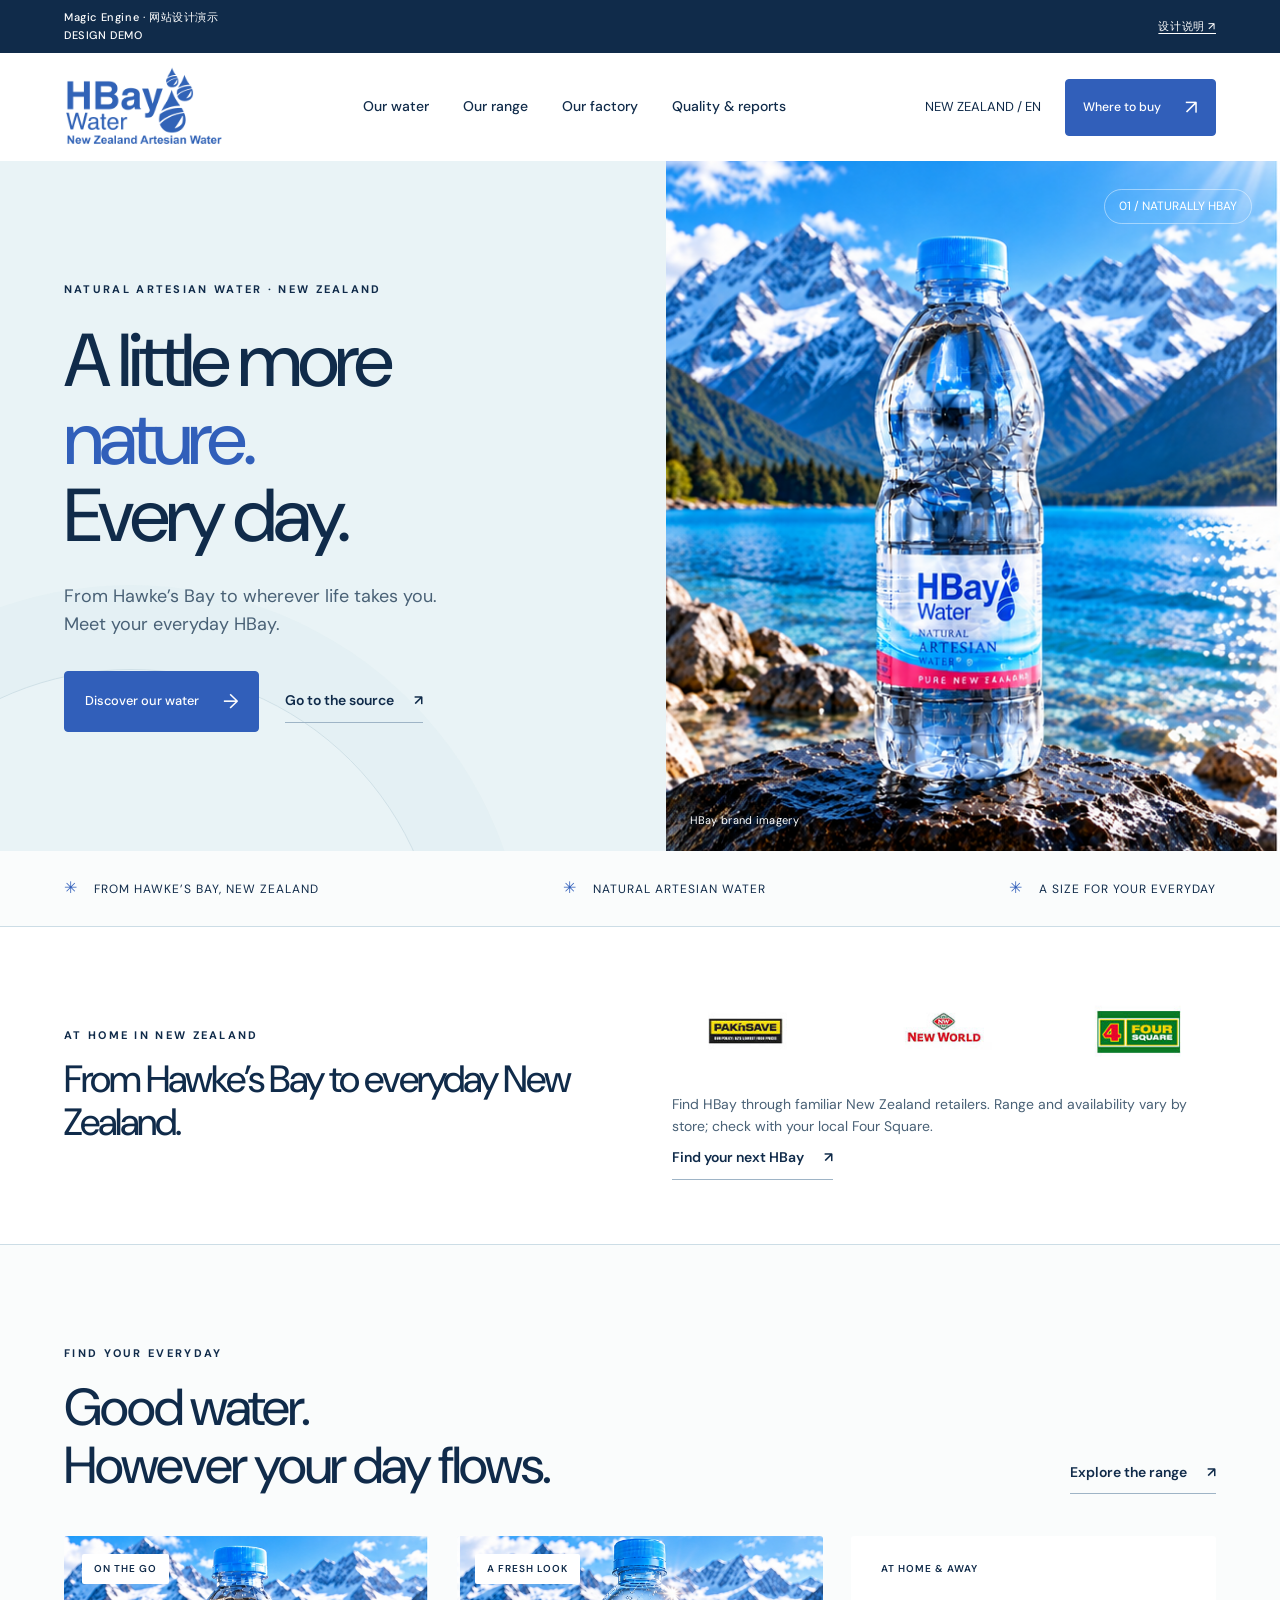
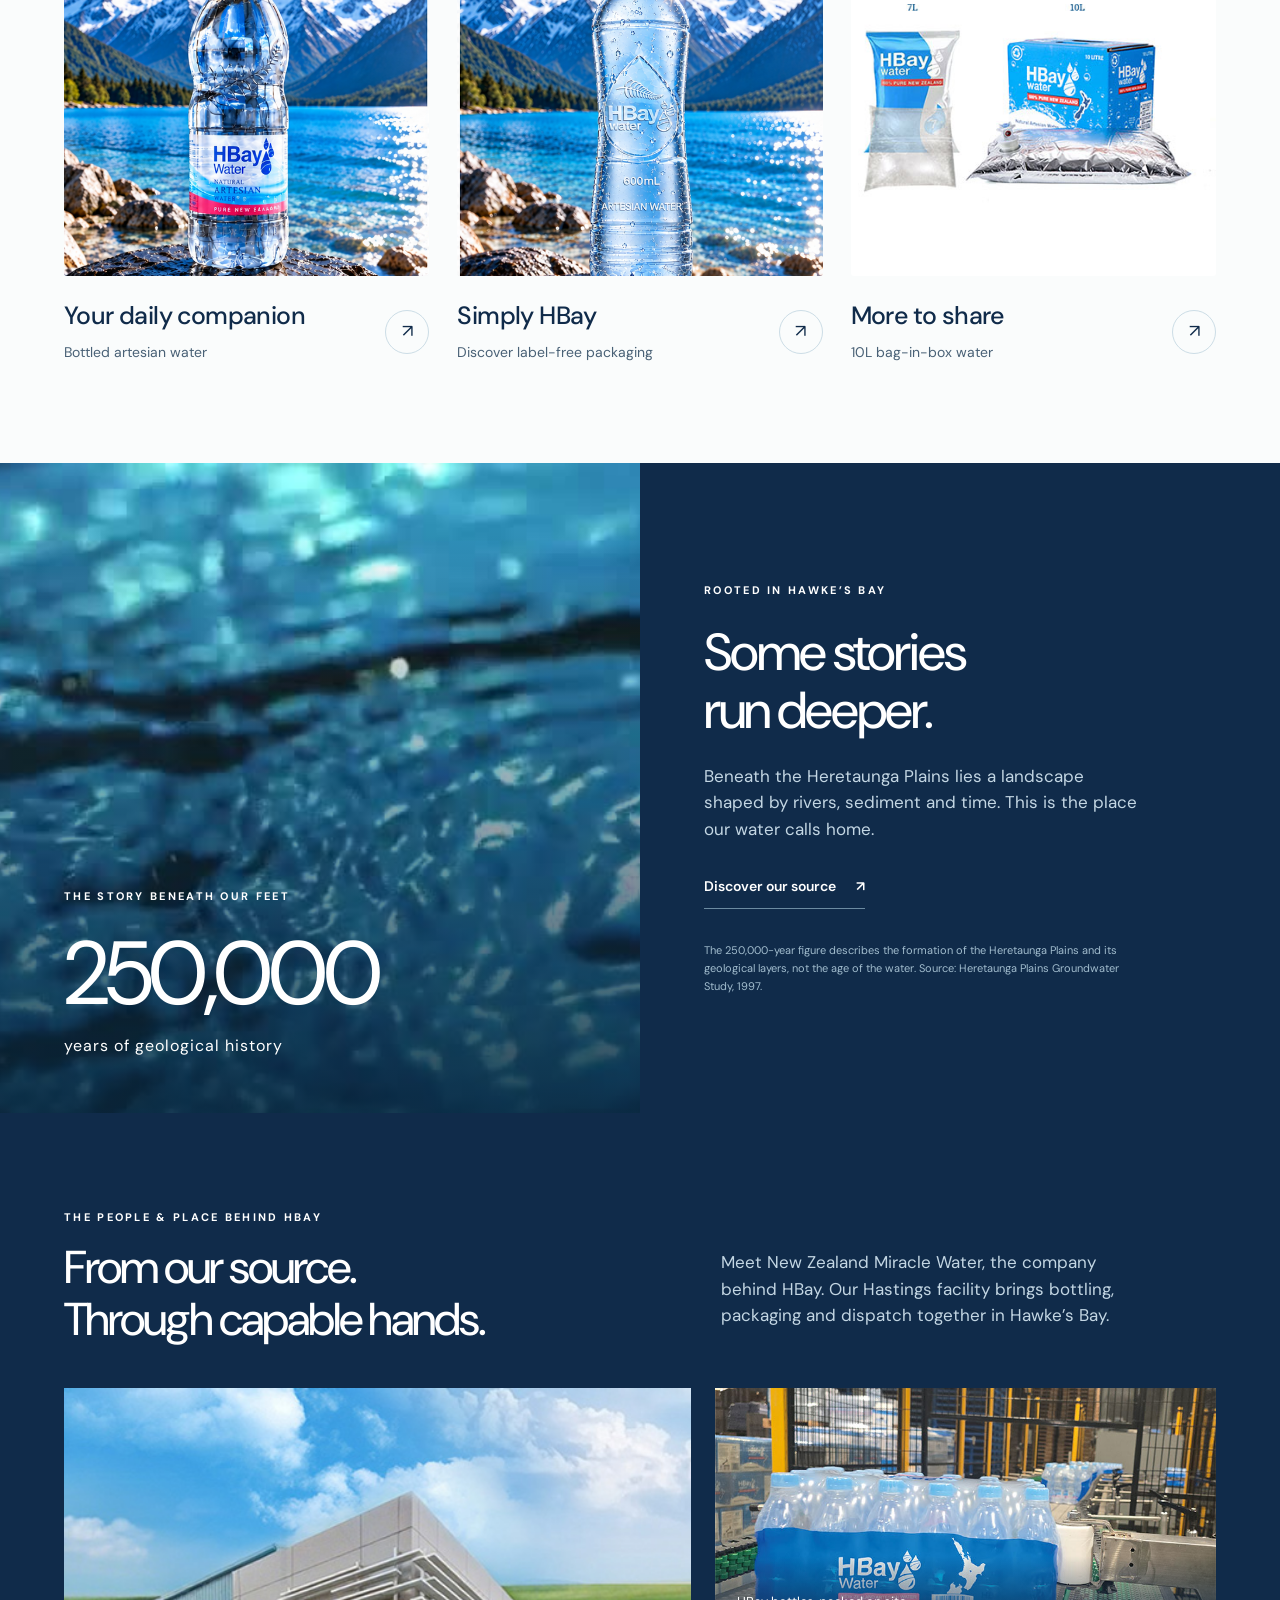
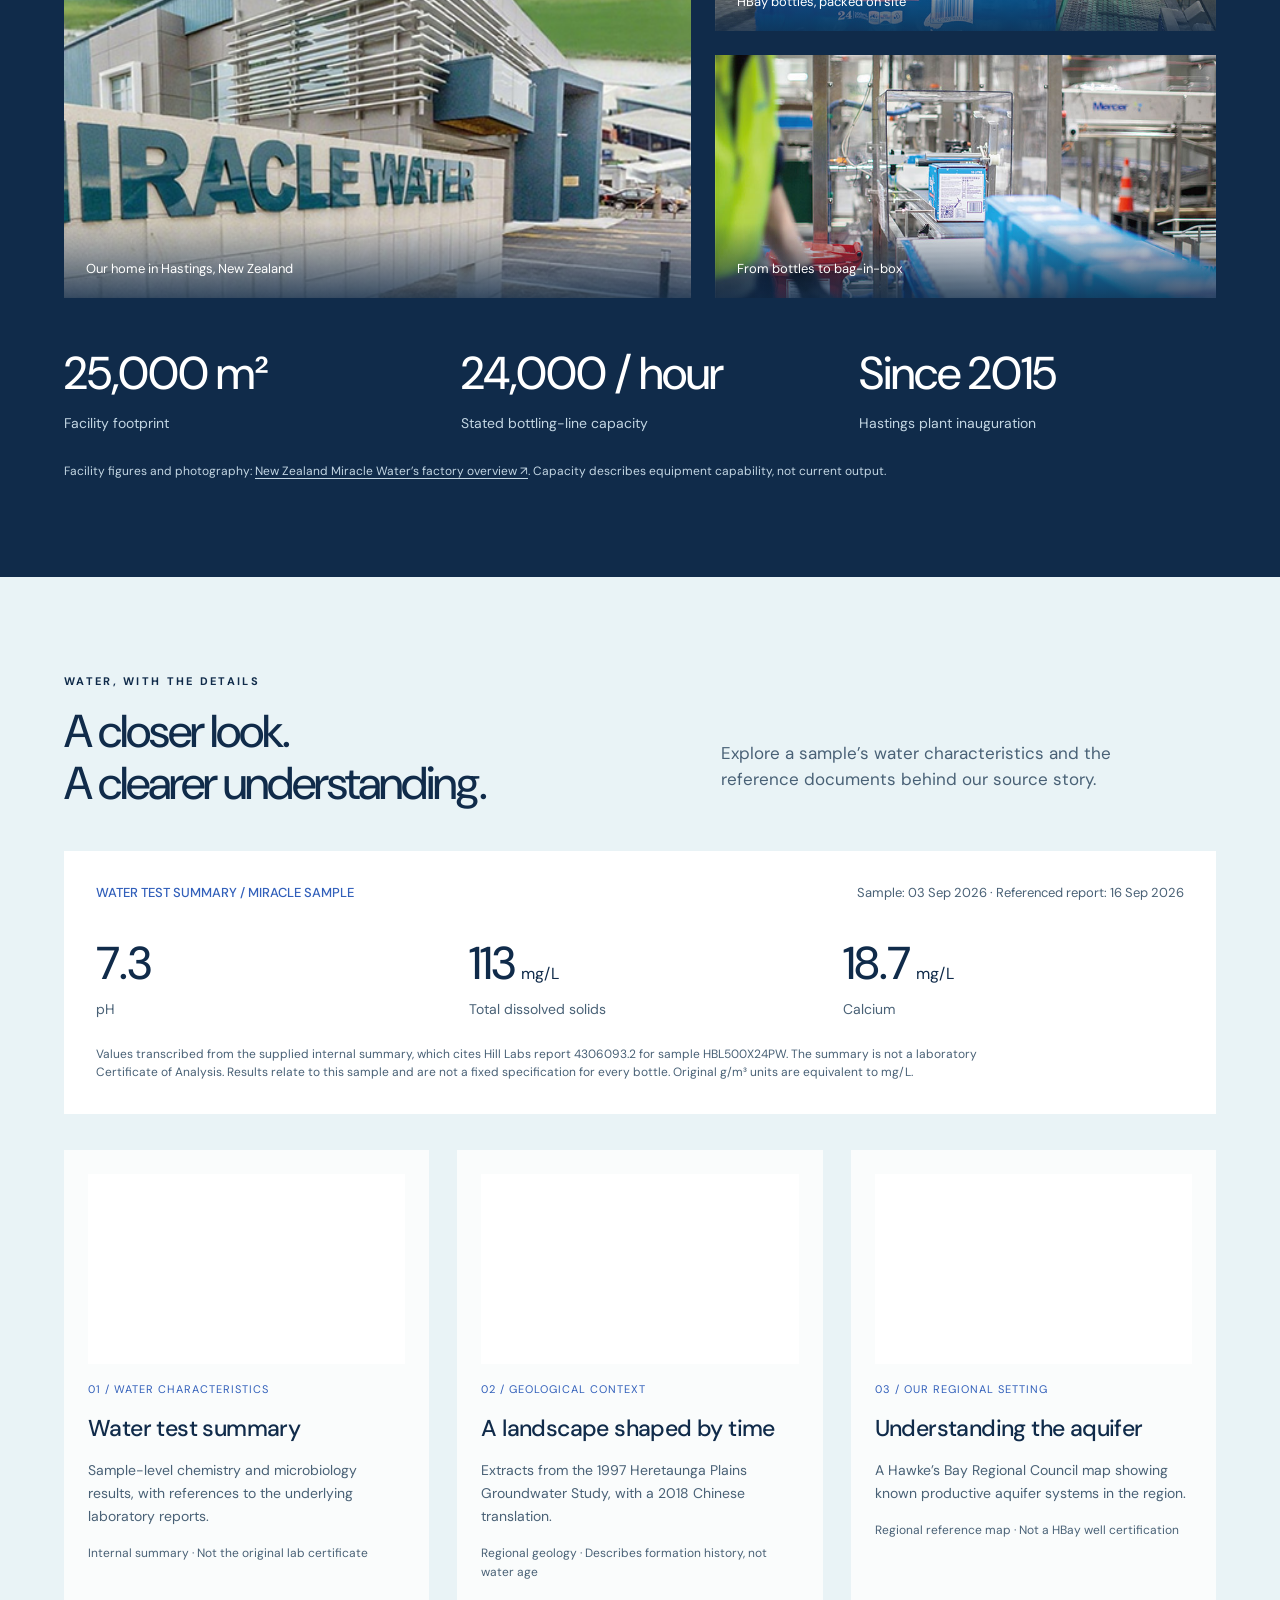
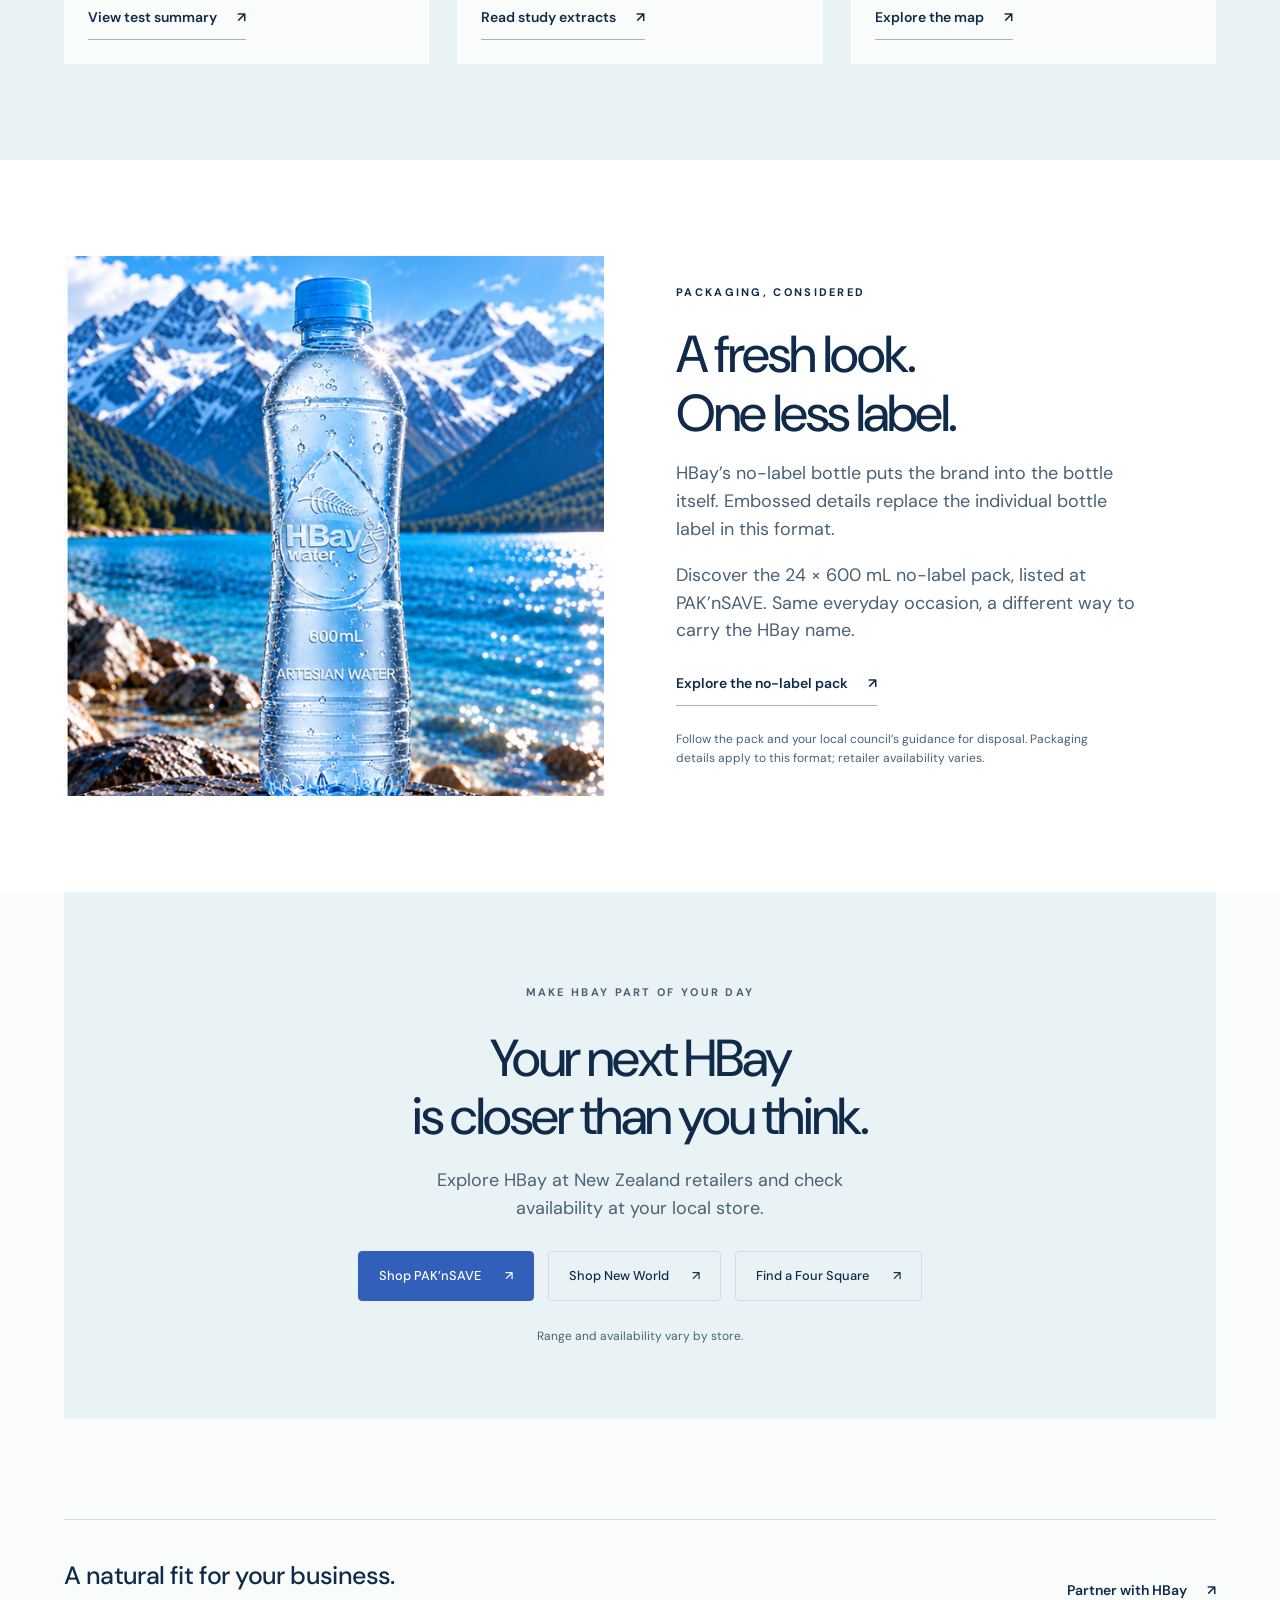
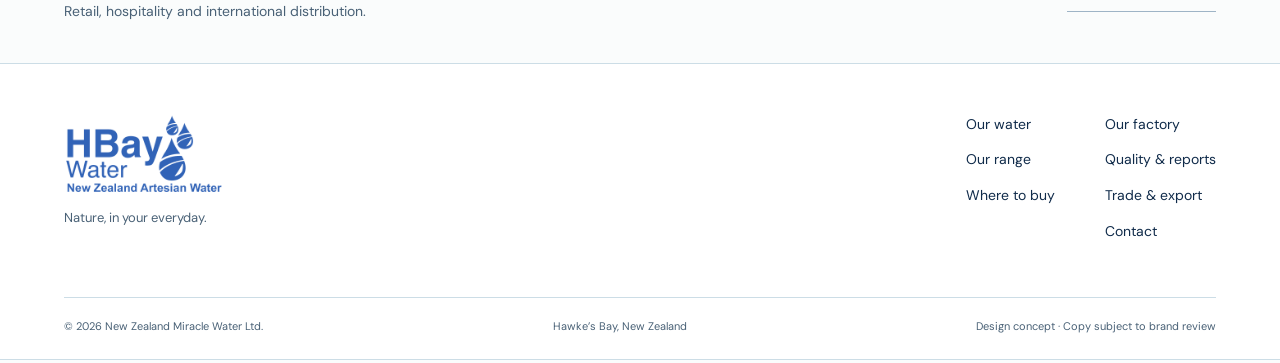
==== index.html @ 01ce3f6d "Deploy responsive HBay client design demo" ====
<!doctype html><html lang="zh-CN"><head><meta charset="utf-8"><meta name="viewport" content="width=device-width,initial-scale=1"><meta name="robots" content="noindex,nofollow"><meta http-equiv="refresh" content="0;url=design/index.html"><title>HBay · Magic Engine 网站设计演示</title></head><body><a href="design/index.html">进入 HBay 网站设计演示</a></body></html>
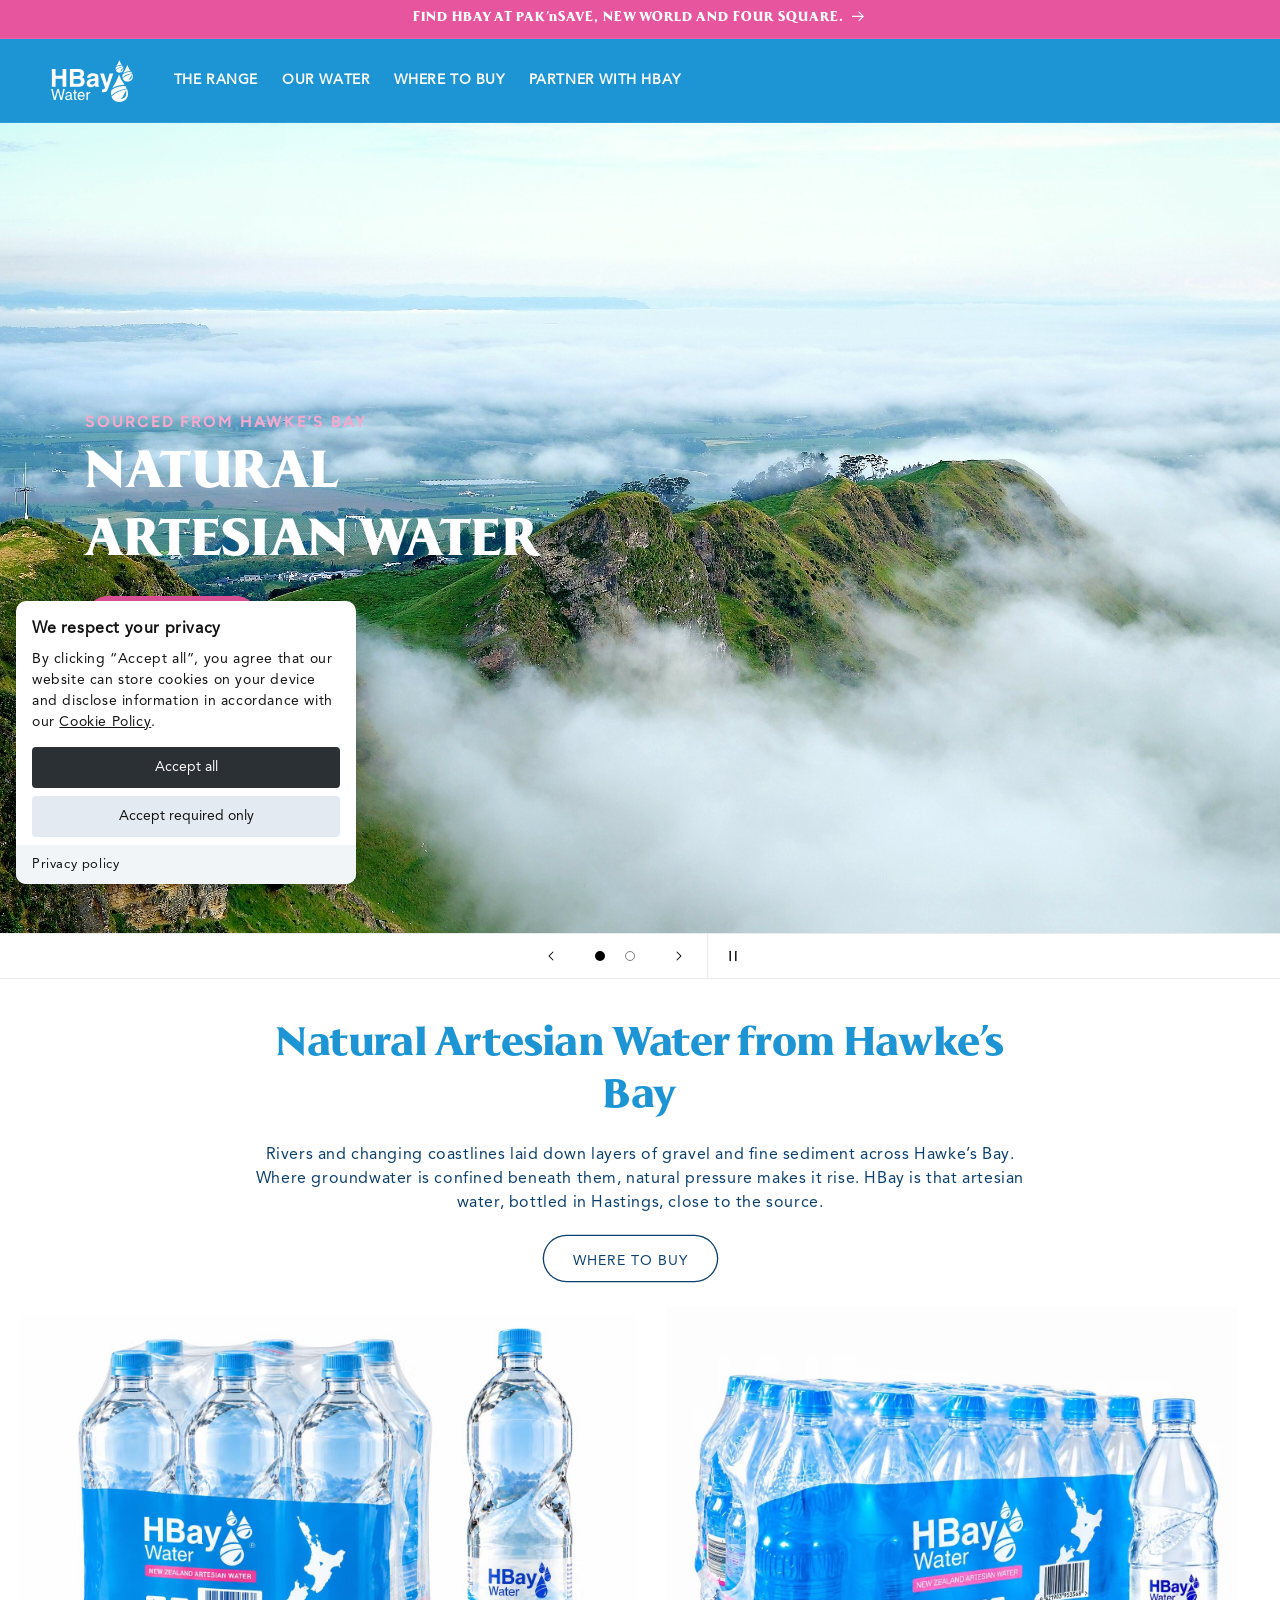
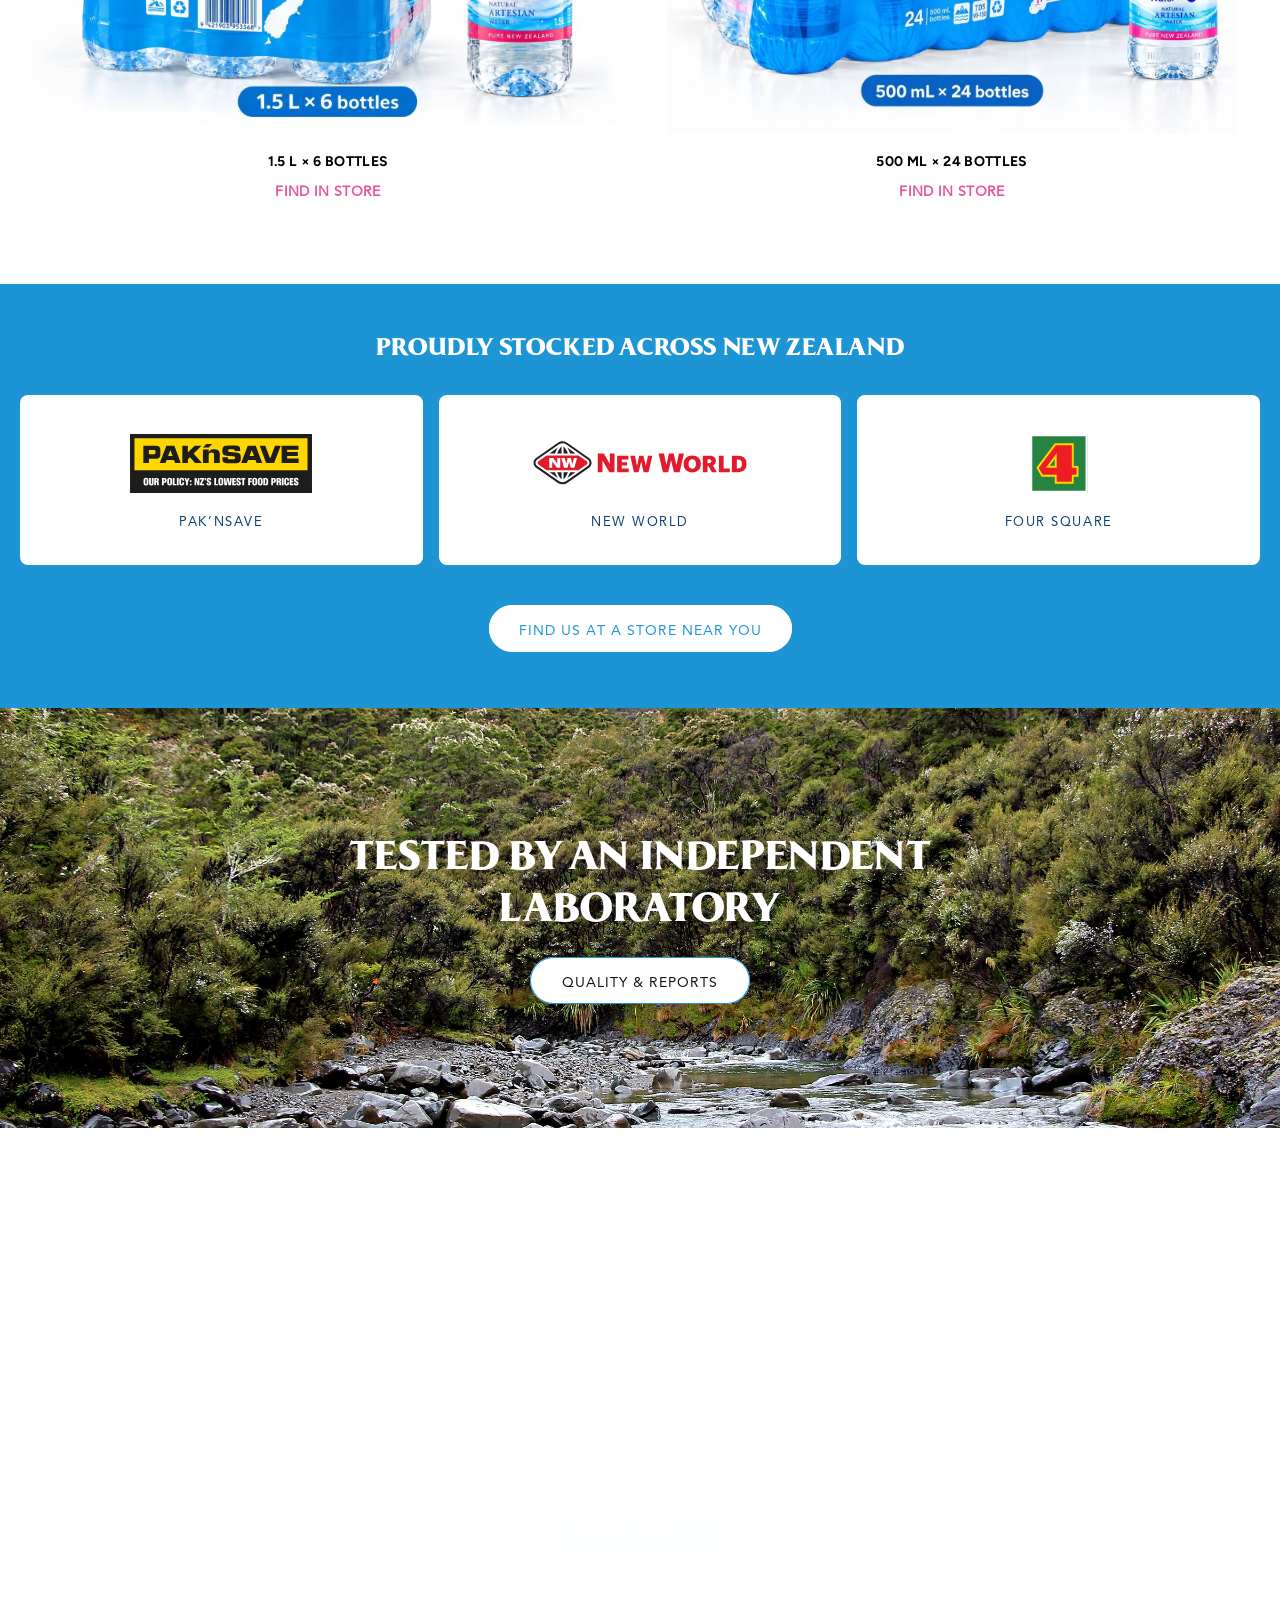
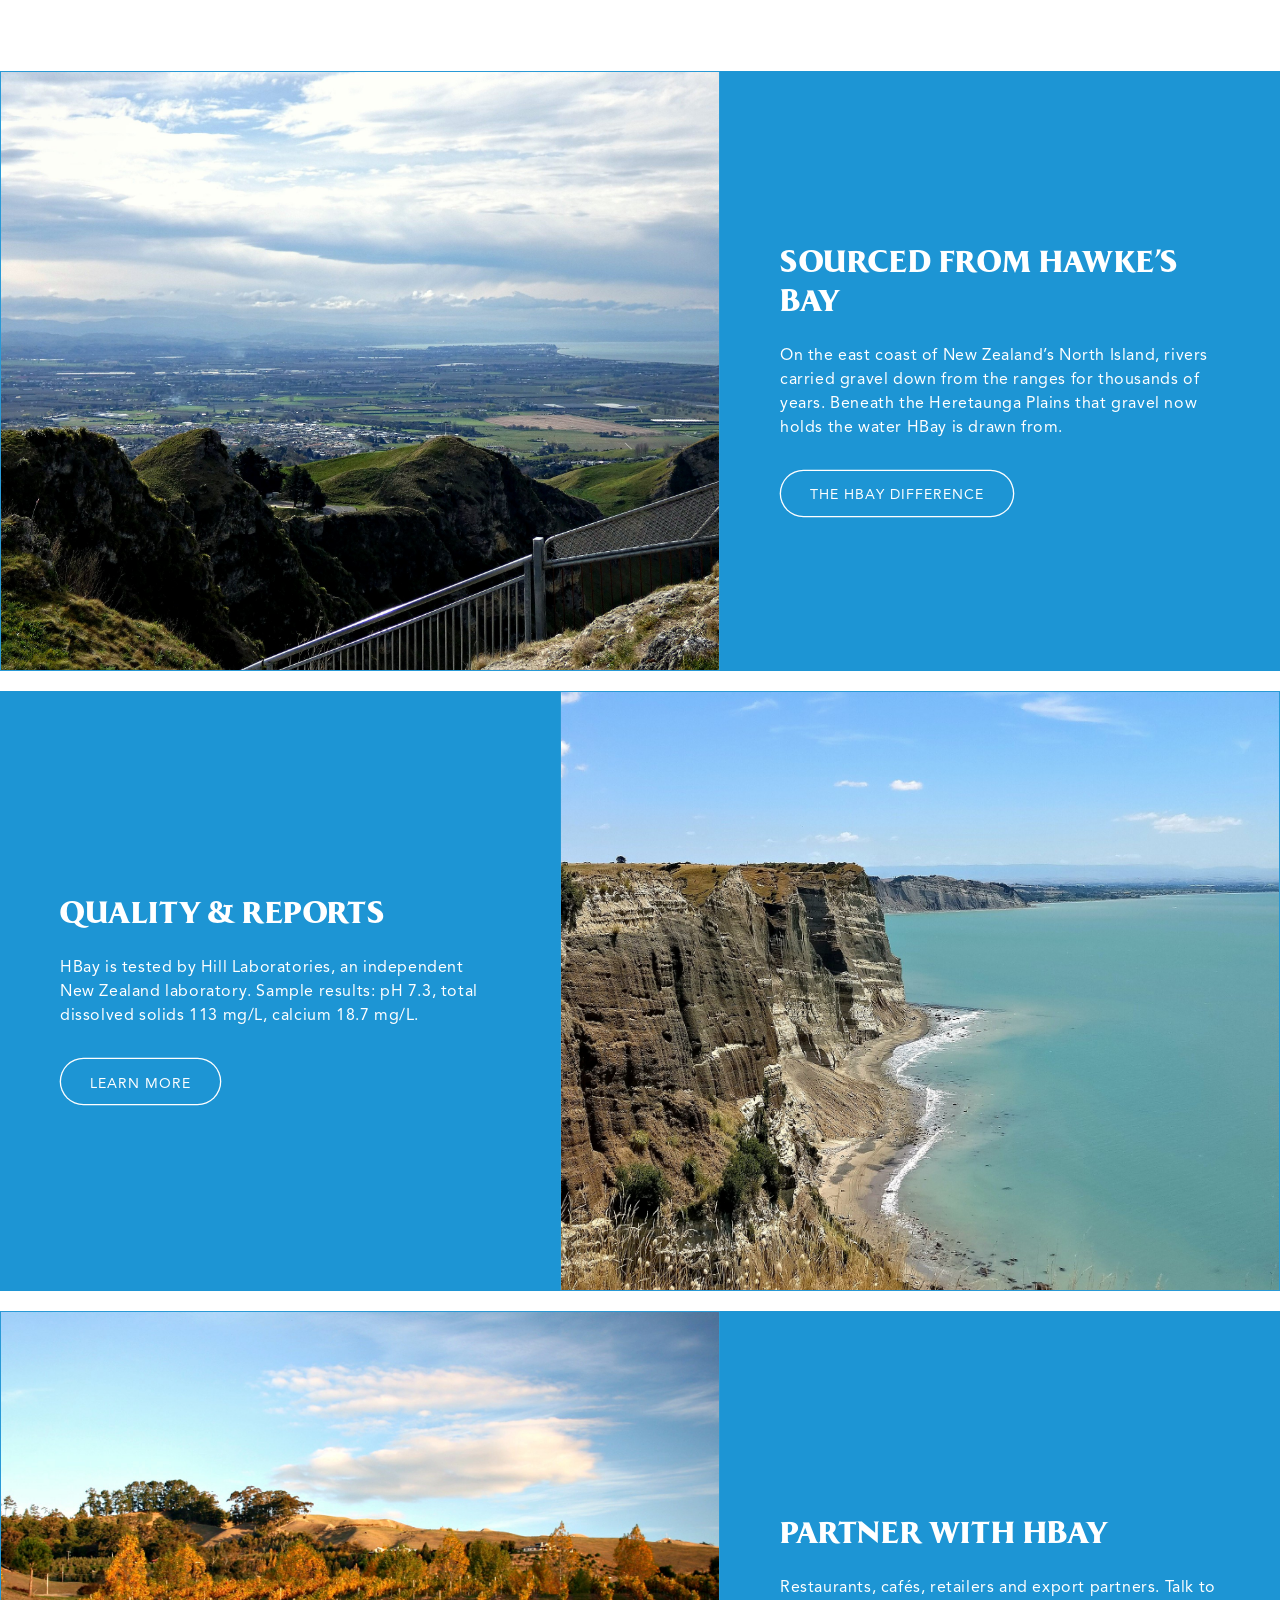
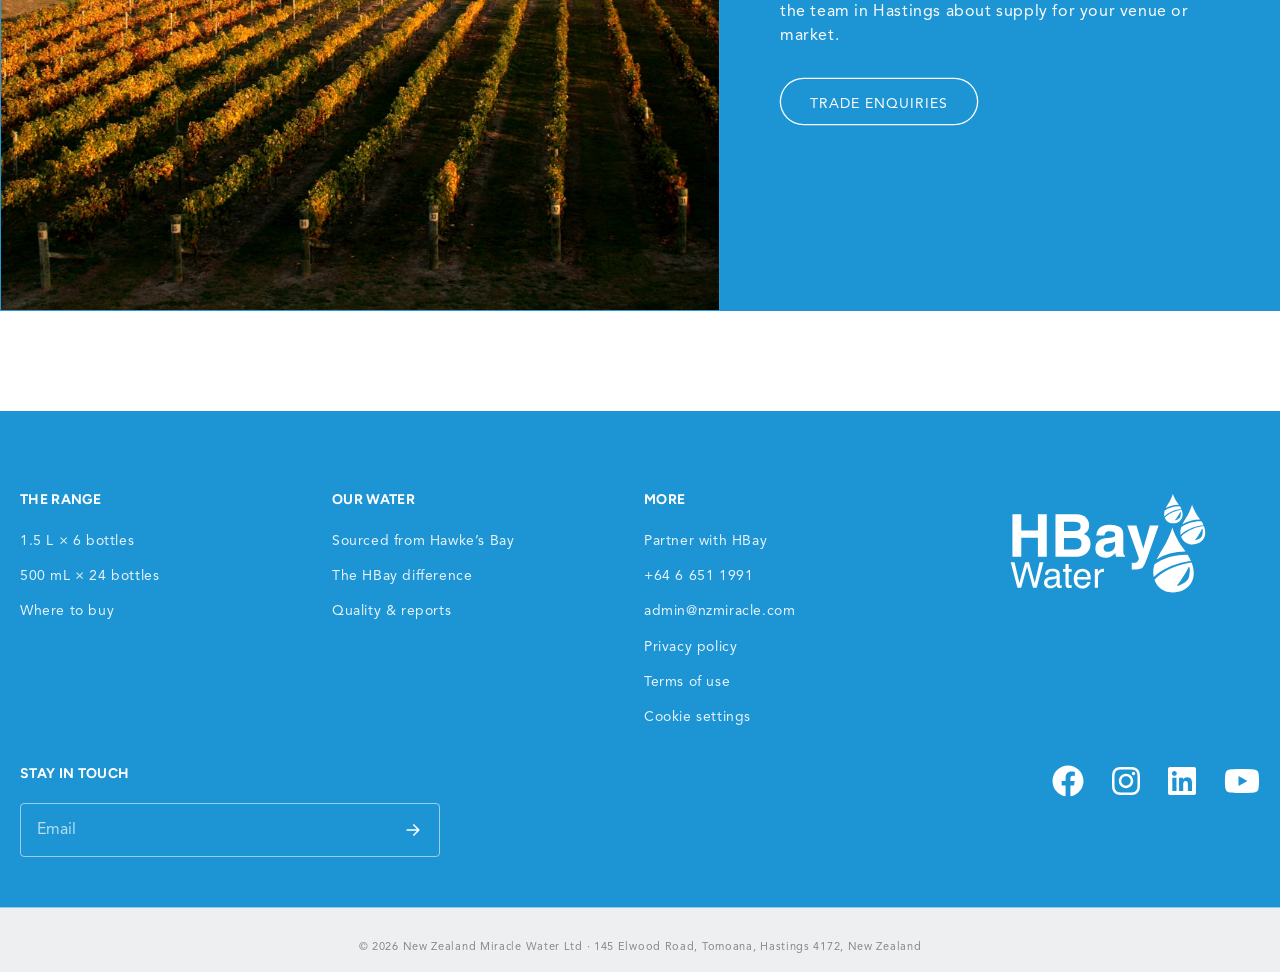
==== commit 2276d616: "Replace demo with HBay website V5 (from jundongGit/hbay-v5 cd764c8); serve on hbaywater.com Old page" ====
--- a/index.html
+++ b/index.html
@@ -1 +1,1238 @@
-<!doctype html><html lang="zh-CN"><head><meta charset="utf-8"><meta name="viewport" content="width=device-width,initial-scale=1"><meta name="robots" content="noindex,nofollow"><meta http-equiv="refresh" content="0;url=design/index.html"><title>HBay · Magic Engine 网站设计演示</title></head><body><a href="design/index.html">进入 HBay 网站设计演示</a></body></html>+<!DOCTYPE html>
+
+<html class="js" lang="en" style="--header-height: 122px;"><head><meta charset="utf-8"/><script>window.Shopify = window.Shopify || {};</script>
+
+<!-- Start of Booster Apps Seo-0.1--><title>HBay Water · Natural Artesian Water from Hawke's Bay</title><meta content="HBay Natural Artesian Water, bottled in Hastings from beneath the Heretaunga Plains, Hawke's Bay, New Zealand." name="description"/><!-- end of Booster Apps SEO -->
+
+<meta content="IE=edge" http-equiv="X-UA-Compatible"/>
+<meta content="width=device-width,initial-scale=1" name="viewport"/>
+<meta content="" name="theme-color"/>
+
+
+
+
+
+
+<meta content="HBay Natural Artesian Water, bottled in Hastings from beneath the Heretaunga Plains, Hawke's Bay, New Zealand." property="og:description"/>
+
+
+
+
+<meta content="HBay Natural Artesian Water, bottled in Hastings from beneath the Heretaunga Plains, Hawke's Bay, New Zealand." name="twitter:description"/>
+<!-- Google Tag Manager -->
+
+<!-- End Google Tag Manager -->
+<script defer="defer" src="/cdn/shop/t/36/assets/constants.qde3e978d.js"></script>
+<script defer="defer" src="/cdn/shop/t/36/assets/pubsub.qaa1f1bd6.js"></script>
+<script defer="defer" src="/cdn/shop/t/36/assets/global.q57903c23.js"></script><script defer="defer" src="/cdn/shop/t/36/assets/animations.q7b22a446.js"></script>
+
+
+
+<meta content="/2890132/digital_wallets/dialog" id="shopify-digital-wallet" name="shopify-digital-wallet"/>
+<link href="/.well-known/ucp/" rel="ucp" version="2026-08-25"/>
+
+
+
+
+
+
+
+
+
+
+
+
+
+
+
+
+
+
+<script data-sections="header" defer="defer" id="sections-script" src="/cdn/shop/t/36/compiled_assets/scripts.qeecf68e1.js"></script>
+
+
+<style data-shopify="">
+      @font-face {
+  font-family: Figtree;
+  font-weight: 400;
+  font-style: normal;
+  font-display: swap;
+  src: url("/cdn/fonts/figtree/figtree_n4.3c0838aba1701047e60be6a99a1b0a40ce9b8419.woff2") format("woff2"),
+       url("/cdn/fonts/figtree/figtree_n4.c0575d1db21fc3821f17fd6617d3dee552312137.woff") format("woff");
+}
+
+      @font-face {
+  font-family: Figtree;
+  font-weight: 700;
+  font-style: normal;
+  font-display: swap;
+  src: url("/cdn/fonts/figtree/figtree_n7.2fd9bfe01586148e644724096c9d75e8c7a90e55.woff2") format("woff2"),
+       url("/cdn/fonts/figtree/figtree_n7.ea05de92d862f9594794ab281c4c3a67501ef5fc.woff") format("woff");
+}
+
+      @font-face {
+  font-family: Figtree;
+  font-weight: 400;
+  font-style: italic;
+  font-display: swap;
+  src: url("/cdn/fonts/figtree/figtree_i4.89f7a4275c064845c304a4cf8a4a586060656db2.woff2") format("woff2"),
+       url("/cdn/fonts/figtree/figtree_i4.6f955aaaafc55a22ffc1f32ecf3756859a5ad3e2.woff") format("woff");
+}
+
+      @font-face {
+  font-family: Figtree;
+  font-weight: 700;
+  font-style: italic;
+  font-display: swap;
+  src: url("/cdn/fonts/figtree/figtree_i7.06add7096a6f2ab742e09ec7e498115904eda1fe.woff2") format("woff2"),
+       url("/cdn/fonts/figtree/figtree_i7.ee584b5fcaccdbb5518c0228158941f8df81b101.woff") format("woff");
+}
+
+      @font-face {
+  font-family: Figtree;
+  font-weight: 400;
+  font-style: normal;
+  font-display: swap;
+  src: url("/cdn/fonts/figtree/figtree_n4.3c0838aba1701047e60be6a99a1b0a40ce9b8419.woff2") format("woff2"),
+       url("/cdn/fonts/figtree/figtree_n4.c0575d1db21fc3821f17fd6617d3dee552312137.woff") format("woff");
+}
+
+
+      
+        :root,
+        .color-scheme-1 {
+          --color-background: 255,255,255;
+        
+          --gradient-background: #ffffff;
+        
+
+        
+
+        --color-foreground: 0,0,0;
+        --color-background-contrast: 191,191,191;
+        --color-shadow: 18,18,18;
+        --color-button: 18,18,18;
+        --color-button-text: 255,255,255;
+        --color-secondary-button: 255,255,255;
+        --color-secondary-button-text: 18,18,18;
+        --color-link: 18,18,18;
+        --color-badge-foreground: 0,0,0;
+        --color-badge-background: 255,255,255;
+        --color-badge-border: 0,0,0;
+        --payment-terms-background-color: rgb(255 255 255);
+      }
+      
+        
+        .color-scheme-2 {
+          --color-background: 255,255,255;
+        
+          --gradient-background: #ffffff;
+        
+
+        
+
+        --color-foreground: 255,255,255;
+        --color-background-contrast: 191,191,191;
+        --color-shadow: 234,246,251;
+        --color-button: 0,185,229;
+        --color-button-text: 255,255,255;
+        --color-secondary-button: 255,255,255;
+        --color-secondary-button-text: 0,0,0;
+        --color-link: 0,0,0;
+        --color-badge-foreground: 255,255,255;
+        --color-badge-background: 255,255,255;
+        --color-badge-border: 255,255,255;
+        --payment-terms-background-color: rgb(255 255 255);
+      }
+      
+        
+        .color-scheme-3 {
+          --color-background: 255,255,255;
+        
+          --gradient-background: #ffffff;
+        
+
+        
+
+        --color-foreground: 0,0,0;
+        --color-background-contrast: 191,191,191;
+        --color-shadow: 0,0,0;
+        --color-button: 0,0,0;
+        --color-button-text: 255,255,255;
+        --color-secondary-button: 255,255,255;
+        --color-secondary-button-text: 0,0,0;
+        --color-link: 0,0,0;
+        --color-badge-foreground: 0,0,0;
+        --color-badge-background: 255,255,255;
+        --color-badge-border: 0,0,0;
+        --payment-terms-background-color: rgb(255 255 255);
+      }
+      
+        
+        .color-scheme-4 {
+          --color-background: 18,18,18;
+        
+          --gradient-background: #121212;
+        
+
+        
+
+        --color-foreground: 255,255,255;
+        --color-background-contrast: 146,146,146;
+        --color-shadow: 18,18,18;
+        --color-button: 255,255,255;
+        --color-button-text: 18,18,18;
+        --color-secondary-button: 18,18,18;
+        --color-secondary-button-text: 255,255,255;
+        --color-link: 255,255,255;
+        --color-badge-foreground: 255,255,255;
+        --color-badge-background: 18,18,18;
+        --color-badge-border: 255,255,255;
+        --payment-terms-background-color: rgb(18 18 18);
+      }
+      
+        
+        .color-scheme-5 {
+          --color-background: 0,185,229;
+        
+          --gradient-background: #00b9e5;
+        
+
+        
+
+        --color-foreground: 255,255,255;
+        --color-background-contrast: 0,82,102;
+        --color-shadow: 18,18,18;
+        --color-button: 255,255,255;
+        --color-button-text: 0,185,229;
+        --color-secondary-button: 0,185,229;
+        --color-secondary-button-text: 255,255,255;
+        --color-link: 255,255,255;
+        --color-badge-foreground: 255,255,255;
+        --color-badge-background: 0,185,229;
+        --color-badge-border: 255,255,255;
+        --payment-terms-background-color: rgb(0 185 229);
+      }
+      
+        
+        .color-scheme-7112543b-ac7b-4a49-bfe0-e4a7b0c82350 {
+          --color-background: 247,247,247;
+        
+          --gradient-background: #f7f7f7;
+        
+
+        
+
+        --color-foreground: 0,0,0;
+        --color-background-contrast: 183,183,183;
+        --color-shadow: 18,18,18;
+        --color-button: 18,18,18;
+        --color-button-text: 255,255,255;
+        --color-secondary-button: 247,247,247;
+        --color-secondary-button-text: 18,18,18;
+        --color-link: 18,18,18;
+        --color-badge-foreground: 0,0,0;
+        --color-badge-background: 247,247,247;
+        --color-badge-border: 0,0,0;
+        --payment-terms-background-color: rgb(247 247 247);
+      }
+      
+        
+        .color-scheme-d968f00c-7150-46ce-9d97-2758fc946ad0 {
+          --color-background: 255,255,255;
+        
+          --gradient-background: #ffffff;
+        
+
+        
+
+        --color-foreground: 0,0,0;
+        --color-background-contrast: 191,191,191;
+        --color-shadow: 18,18,18;
+        --color-button: 0,185,229;
+        --color-button-text: 255,255,255;
+        --color-secondary-button: 255,255,255;
+        --color-secondary-button-text: 18,18,18;
+        --color-link: 18,18,18;
+        --color-badge-foreground: 0,0,0;
+        --color-badge-background: 255,255,255;
+        --color-badge-border: 0,0,0;
+        --payment-terms-background-color: rgb(255 255 255);
+      }
+      
+        
+        .color-scheme-24fd1e74-11d5-4085-9229-bd1418e1b413 {
+          --color-background: 0,0,0;
+        
+          --gradient-background: rgba(0,0,0,0);
+        
+
+        
+
+        --color-foreground: 255,255,255;
+        --color-background-contrast: 128,128,128;
+        --color-shadow: 18,18,18;
+        --color-button: 0,185,229;
+        --color-button-text: 255,255,255;
+        --color-secondary-button: 0,0,0;
+        --color-secondary-button-text: 255,255,255;
+        --color-link: 255,255,255;
+        --color-badge-foreground: 255,255,255;
+        --color-badge-background: 0,0,0;
+        --color-badge-border: 255,255,255;
+        --payment-terms-background-color: rgb(0 0 0);
+      }
+      
+        
+        .color-scheme-4a732564-afd7-425f-9594-8ce33792ee17 {
+          --color-background: 239,239,239;
+        
+          --gradient-background: #efefef;
+        
+
+        
+
+        --color-foreground: 0,0,0;
+        --color-background-contrast: 175,175,175;
+        --color-shadow: 18,18,18;
+        --color-button: 255,255,255;
+        --color-button-text: 0,0,0;
+        --color-secondary-button: 239,239,239;
+        --color-secondary-button-text: 18,18,18;
+        --color-link: 18,18,18;
+        --color-badge-foreground: 0,0,0;
+        --color-badge-background: 239,239,239;
+        --color-badge-border: 0,0,0;
+        --payment-terms-background-color: rgb(239 239 239);
+      }
+      
+
+      body, .color-scheme-1, .color-scheme-2, .color-scheme-3, .color-scheme-4, .color-scheme-5, .color-scheme-7112543b-ac7b-4a49-bfe0-e4a7b0c82350, .color-scheme-d968f00c-7150-46ce-9d97-2758fc946ad0, .color-scheme-24fd1e74-11d5-4085-9229-bd1418e1b413, .color-scheme-4a732564-afd7-425f-9594-8ce33792ee17 {
+        color: rgba(var(--color-foreground), 1);
+        background-color: rgb(var(--color-background));
+      }
+
+      :root {
+        --font-body-family: Figtree, sans-serif;
+        --font-body-style: normal;
+        --font-body-weight: 400;
+        --font-body-weight-bold: 700;
+
+        --font-heading-family: Figtree, sans-serif;
+        --font-heading-secondary-family: Figtree, sans-serif;
+        --font-heading-style: normal;
+        --font-heading-weight: 400;
+
+        --font-body-scale: 1.0;
+        --font-heading-scale: 1.0;
+
+        --media-padding: px;
+        --media-border-opacity: 0.05;
+        --media-border-width: 1px;
+        --media-radius: 0px;
+        --media-shadow-opacity: 0.0;
+        --media-shadow-horizontal-offset: 0px;
+        --media-shadow-vertical-offset: 4px;
+        --media-shadow-blur-radius: 5px;
+        --media-shadow-visible: 0;
+
+        --page-width: 160rem;
+        --page-width-margin: 0rem;
+
+        --product-card-image-padding: 0.0rem;
+        --product-card-corner-radius: 0.0rem;
+        --product-card-text-alignment: left;
+        --product-card-border-width: 0.0rem;
+        --product-card-border-opacity: 0.1;
+        --product-card-shadow-opacity: 0.0;
+        --product-card-shadow-visible: 0;
+        --product-card-shadow-horizontal-offset: 0.0rem;
+        --product-card-shadow-vertical-offset: 0.4rem;
+        --product-card-shadow-blur-radius: 0.5rem;
+
+        --collection-card-image-padding: 0.0rem;
+        --collection-card-corner-radius: 0.0rem;
+        --collection-card-text-alignment: left;
+        --collection-card-border-width: 0.0rem;
+        --collection-card-border-opacity: 0.1;
+        --collection-card-shadow-opacity: 0.0;
+        --collection-card-shadow-visible: 0;
+        --collection-card-shadow-horizontal-offset: 0.0rem;
+        --collection-card-shadow-vertical-offset: 0.4rem;
+        --collection-card-shadow-blur-radius: 0.5rem;
+
+        --blog-card-image-padding: 0.0rem;
+        --blog-card-corner-radius: 0.0rem;
+        --blog-card-text-alignment: left;
+        --blog-card-border-width: 0.0rem;
+        --blog-card-border-opacity: 0.1;
+        --blog-card-shadow-opacity: 0.0;
+        --blog-card-shadow-visible: 0;
+        --blog-card-shadow-horizontal-offset: 0.0rem;
+        --blog-card-shadow-vertical-offset: 0.4rem;
+        --blog-card-shadow-blur-radius: 0.5rem;
+
+        --badge-corner-radius: 4.0rem;
+
+        --popup-border-width: 1px;
+        --popup-border-opacity: 0.1;
+        --popup-corner-radius: 0px;
+        --popup-shadow-opacity: 0.05;
+        --popup-shadow-horizontal-offset: 0px;
+        --popup-shadow-vertical-offset: 4px;
+        --popup-shadow-blur-radius: 5px;
+
+        --drawer-border-width: 1px;
+        --drawer-border-opacity: 0.1;
+        --drawer-shadow-opacity: 0.0;
+        --drawer-shadow-horizontal-offset: 0px;
+        --drawer-shadow-vertical-offset: 4px;
+        --drawer-shadow-blur-radius: 5px;
+
+        --spacing-sections-desktop: 0px;
+        --spacing-sections-mobile: 0px;
+
+        --grid-desktop-vertical-spacing: 20px;
+        --grid-desktop-horizontal-spacing: 8px;
+        --grid-mobile-vertical-spacing: 10px;
+        --grid-mobile-horizontal-spacing: 4px;
+
+        --text-boxes-border-opacity: 0.1;
+        --text-boxes-border-width: 0px;
+        --text-boxes-radius: 0px;
+        --text-boxes-shadow-opacity: 0.0;
+        --text-boxes-shadow-visible: 0;
+        --text-boxes-shadow-horizontal-offset: 0px;
+        --text-boxes-shadow-vertical-offset: 4px;
+        --text-boxes-shadow-blur-radius: 5px;
+
+        --buttons-radius: 40px;
+        --buttons-radius-outset: 41px;
+        --buttons-border-width: 1px;
+        --buttons-border-opacity: 1.0;
+        --buttons-shadow-opacity: 0.0;
+        --buttons-shadow-visible: 0;
+        --buttons-shadow-horizontal-offset: 0px;
+        --buttons-shadow-vertical-offset: 4px;
+        --buttons-shadow-blur-radius: 5px;
+        --buttons-border-offset: 0.3px;
+
+        --inputs-radius: 40px;
+        --inputs-border-width: 1px;
+        --inputs-border-opacity: 0.55;
+        --inputs-shadow-opacity: 0.0;
+        --inputs-shadow-horizontal-offset: 0px;
+        --inputs-margin-offset: 0px;
+        --inputs-shadow-vertical-offset: 12px;
+        --inputs-shadow-blur-radius: 5px;
+        --inputs-radius-outset: 41px;
+
+        --variant-pills-radius: 40px;
+        --variant-pills-border-width: 1px;
+        --variant-pills-border-opacity: 0.55;
+        --variant-pills-shadow-opacity: 0.0;
+        --variant-pills-shadow-horizontal-offset: 0px;
+        --variant-pills-shadow-vertical-offset: 4px;
+        --variant-pills-shadow-blur-radius: 5px;
+      }
+
+      *,
+      *::before,
+      *::after {
+        box-sizing: inherit;
+      }
+
+      html {
+        box-sizing: border-box;
+        font-size: calc(var(--font-body-scale) * 62.5%);
+        height: 100%;
+      }
+
+      body {
+        display: grid;
+        grid-template-rows: auto auto 1fr auto;
+        grid-template-columns: 100%;
+        min-height: 100%;
+        margin: 0;
+        font-size: 1.5rem;
+        letter-spacing: 0.06rem;
+        line-height: calc(1 + 0.8 / var(--font-body-scale));
+        font-family: var(--font-body-family);
+        font-style: var(--font-body-style);
+        font-weight: var(--font-body-weight);
+      }
+
+      @media screen and (min-width: 750px) {
+        body {
+          font-size: 1.6rem;
+        }
+      }
+    </style>
+<link href="/cdn/shop/t/36/assets/app.q089e118a.css" media="all" rel="stylesheet" type="text/css"/>
+<link href="/cdn/shop/t/36/assets/base.qd3e70471.css" media="all" rel="stylesheet" type="text/css"/>
+
+
+<link href="/cdn/shop/t/36/assets/component-predictive-search.qb96dc13c.css" media="all" onload="this.media='all'" rel="stylesheet"/>
+
+<!-- BEGIN app block: shopify://apps/tinycookie/blocks/cookie-embed/b65baef5-7248-4353-8fd9-b676240311dc -->
+
+<style>
+</style>
+<!-- END app block --><!-- BEGIN app block: shopify://apps/powerful-form-builder/blocks/app-embed/e4bcb1eb-35b2-42e6-bc37-bfe0e1542c9d -->
+
+<!-- END app block --><!-- BEGIN app block: shopify://apps/minmaxify-order-limits/blocks/app-embed-block/3acfba32-89f3-4377-ae20-cbb9abc48475 -->
+<!-- END app block --><!-- BEGIN app block: shopify://apps/klaviyo-email-marketing-sms/blocks/klaviyo-onsite-embed/2632fe16-c075-4321-a88b-50b567f42507 -->
+
+
+
+<!-- END app block -->
+<link href="/_ext/cdn.shopify.com/extensions/01a184d4-aab8-74f6-a1db-f30103dd8089/tinycookie-170/assets/tiny-cookie.min.css" media="all" rel="stylesheet" type="text/css"/>
+
+
+
+
+
+
+<meta content="00000000-0000-0000-5000-000000000000" data-expiration="1825126403000" name="shopify-y"/><meta content="00000000-0000-0000-5000-000000000000" data-expiration="1793570603000" name="shopify-s"/><meta content="6fd2ac44-15e0-40b8-849f-cda3a713ff60-1793568803" name="request-id"/>
+<meta content="A1duO9QWZ/3h+eq5jQsvYqOTVq5h5q2AoGInpwNr4FT22/JUt3BxFERXHAo5iKhs6doOavi6G5hno0oBANPzSgIAAABxeyJvcmlnaW4iOiJodHRwczovL2Nkbi5zaG9waWZ5LmNvbTo0NDMiLCJmZWF0dXJlIjoiUHJlcmVuZGVyVW50aWxTY3JpcHQiLCJleHBpcnkiOjE3ODg4MjU2MDAsImlzVGhpcmRQYXJ0eSI6dHJ1ZX0=" http-equiv="origin-trial"/><meta content="AwnTE1hYg9Bsa5x0wEDsbG6tOdZ3j6ebKzXxbr/[base64]" http-equiv="origin-trial"/><meta content="A1cNj7yeFpBT/ETqZHRgUfM9tToLwOpBySTd4C9Eya3JtQo/BEQegM6MMV7BZESSyAjQJJXYgH/ovHY1UHmB8woAAABjeyJvcmlnaW4iOiJodHRwczovL2Nkbi5zaG9waWZ5LmNvbTo0NDMiLCJmZWF0dXJlIjoiV2ViTUNQIiwiZXhwaXJ5IjoxNzk0ODczNjAwLCJpc1RoaXJkUGFydHkiOnRydWV9" http-equiv="origin-trial"/><meta content="[base64]" http-equiv="origin-trial"/><meta content="Ax9yX6wXQN8G5IFmAMuROwlLDFBpw1CUnFgsIGNYqJJ4H6td1fqjIYkL02d7HpmOAFMFSi3/[base64]" http-equiv="origin-trial"/><style id="kl-custom-fonts">
+
+@import '/_ext/use.typekit.net/fxs4vtz.css';
+
+@font-face {
+        font-family: 'Poppins-Klaviyo-Hosted'; 
+        src: url(https://static.klaviyo.com/onsite/hosted-fonts/Poppins/latin/poppins_latin_italic_400.woff2);
+        font-weight: 400;
+        font-style: italic;
+        font-display: swap;
+      }
+@font-face {
+        font-family: 'Poppins-Klaviyo-Hosted'; 
+        src: url(https://static.klaviyo.com/onsite/hosted-fonts/Poppins/latin/poppins_latin_italic_700.woff2);
+        font-weight: 700;
+        font-style: italic;
+        font-display: swap;
+      }
+@font-face {
+        font-family: 'Poppins-Klaviyo-Hosted'; 
+        src: url(https://static.klaviyo.com/onsite/hosted-fonts/Poppins/latin/poppins_latin_regular_400_2.woff2);
+        font-weight: 400;
+        font-style: normal;
+        font-display: swap;
+      }
+@font-face {
+        font-family: 'Poppins-Klaviyo-Hosted'; 
+        src: url(https://static.klaviyo.com/onsite/hosted-fonts/Poppins/latin/poppins_latin_regular_700.woff2);
+        font-weight: 700;
+        font-style: normal;
+        font-display: swap;
+      }
+</style><style id="_goober"> .go3176171171{color:#000000;line-height:normal;}.go3176171171 p{margin:0px;}.go3176171171 span{display:inline;}.go3176171171 ol,.go3176171171  ul{padding:0 0 0 48px;margin:0;}.go3176171171 ul{list-style-type:disc;}.go3176171171 li{line-height:18px;}.go3176171171 a{color:#0066cc;text-decoration:underline;border-bottom:none;}@keyframes go966318201{from{opacity:0;}to{opacity:1;}}@keyframes go2757218945{from{opacity:0;transform:translate3d(0, 24px, 0);}to{opacity:1;transform:translate3d(0, 0, 0);}}@keyframes go754900079{from{opacity:0;transform:translate3d(0, 48px, 0);}to{opacity:1;transform:translate3d(0, 0, 0);}}@keyframes go814515624{from{opacity:0;transform:translate3d(0, -48px, 0);}to{opacity:1;transform:translate3d(0, 0, 0);}}@keyframes go3954843876{from{opacity:0;transform:translate3d(-48px, 0, 0);}to{opacity:1;transform:translate3d(0, 0, 0);}}@keyframes go3772274831{from{opacity:0;transform:translate3d(48px, 0, 0);}to{opacity:1;transform:translate3d(0, 0, 0);}}@keyframes go674278489{from{opacity:0;transform:scale(0.85);}to{opacity:1;transform:scale(1);}}@keyframes go721801061{0%{transform:scale(1);}50%{transform:scale(1.06);}100%{transform:scale(1);}}.go2226349200{margin-top:var(--safe-area-inset-top, env(safe-area-inset-top));margin-bottom:var(--safe-area-inset-bottom, env(safe-area-inset-bottom));margin-left:var(--safe-area-inset-left, env(safe-area-inset-left));margin-right:var(--safe-area-inset-right, env(safe-area-inset-right));}.go4163827588{margin-top:47px;margin-bottom:34px;margin-left:0;margin-right:0;}.go2665961590{margin-top:35px;margin-bottom:0;margin-left:0;margin-right:0;}.go1596356512 > div{padding-bottom:8px;padding-top:8px;}.go3725832945.go3725832945.go3725832945 [href]:focus-visible{outline-width:2px;outline-style:auto;outline-color:rgba(0,100,205,0);}.go310894487.go310894487.go310894487{display:flex;justify-content:flex-start;padding:10px 6px 10px 6px;position:relative;flex:1 0 0;}.go3787345210.go3787345210.go3787345210{display:flex;flex-grow:1;flex-direction:column;align-self:flex-end;}.go626437584.go626437584.go626437584{box-sizing:border-box;border-radius:4px;padding-left:16px;padding-right:0px;padding-top:0px;padding-bottom:0px;height:50px;text-align:left;color:#FFFFFF;font-family:Arial, 'Helvetica Neue', Helvetica, sans-serif;font-size:16px;font-weight:400;letter-spacing:0px;background-color:rgba(255,255,255,0);border:1px solid;border-color:rgba(180,187,195,0);}.go626437584.go626437584.go626437584::placeholder{color:#FFFFff;font-family:Arial, 'Helvetica Neue', Helvetica, sans-serif;font-size:16px;font-weight:400;letter-spacing:0px;}.go626437584.go626437584.go626437584::-moz-placeholder{line-height:50px;}.go626437584.go626437584.go626437584:hover{border-color:rgba(0,0,0,0) !important;}.go626437584.go626437584.go626437584:focus-visible{outline-width:2px;outline-style:auto;outline-color:rgba(0,0,0,0);outline-offset:0;}.go2943295142.go2943295142.go2943295142{color:#FFFFff;font-family:Arial, 'Helvetica Neue', Helvetica, sans-serif;font-size:16px;font-weight:700;letter-spacing:0px;padding-bottom:6px;}.go1429511300.go1429511300.go1429511300{display:flex;justify-content:flex-start;padding:10px 6px 10px 6px;position:relative;flex:0 1 auto;margin:0 auto;}.go3028043231.go3028043231.go3028043231{background:#303B43;border-radius:4px;border-style:none;border-color:#000000;border-width:2px;color:#FFFFFF;font-family:Arial, 'Helvetica Neue', Helvetica, sans-serif;font-size:16px;font-weight:700;letter-spacing:0px;line-height:1;font-style:normal;white-space:normal;padding-top:0px;padding-bottom:0px;text-align:center;word-break:break-word;align-self:flex-end;cursor:pointer;height:50px;padding-left:10px;padding-right:10px;}.go3028043231.go3028043231.go3028043231:focus-visible{outline-width:2px;outline-style:auto;outline-color:rgba(0,0,0,0);outline-offset:0;}.go966953675.go966953675.go966953675{pointer-events:none;}.go4033861592.go4033861592.go4033861592{pointer-events:auto;}</style><style id="sac-v3-embed-css">.sac-label{display:flex;align-items:center;gap:.5rem;margin-bottom:.5rem} .sac-label-icon{width:24px;height:24px;flex-shrink:0}</style><style id="sac-v3-css"> .sac-validator{margin:.75rem 0;font:inherit} .sac-field{display:flex;gap:.5rem;align-items:center} .sac-input{flex:1 1 auto;padding:.5rem;border:1px solid #ccc;border-radius:6px} .sac-btn{padding:.5rem .75rem;border:1px solid #444;border-radius:6px;background:#fff;cursor:pointer} .sac-hint{margin-top:.25rem;font-size:.85em;opacity:.7} .sac-result{margin-top:.5rem;border-radius:.5rem;padding:.75rem} .sac-head{display:flex;align-items:center;gap:.5rem;flex-wrap:wrap} .sac-head .sac-ico{flex-shrink:0} .sac-change{background:none;border:none;padding:0;margin:0;font:inherit;color:inherit;text-decoration:underline;cursor:pointer;text-align:left} .sac-change:hover{opacity:.8} .sac-components{display:flex;flex-direction:column;gap:.5rem;margin-top:.5rem;text-align:left} .sac-comp{display:flex;align-items:center;gap:.5rem;text-align:left} .sac-ico{margin-right:0;flex-shrink:0} .sac-waitlist{margin-top:.75rem;padding:.75rem;border:1px solid #e0e0e0;border-radius:6px;background:#f9f9f9} .sac-waitlist-text{margin:0 0 .5rem 0;font-size:.9em;color:#666} .sac-waitlist-field{display:flex;gap:.5rem;align-items:center} .sac-waitlist-email{flex:1 1 auto;padding:.5rem;border:1px solid #ccc;border-radius:6px} .sac-waitlist-btn{padding:.5rem .75rem;border-radius:6px;color:#fff;cursor:pointer} .sac-waitlist-btn:disabled{opacity:.6;cursor:not-allowed} .sac-waitlist-message{margin-top:.5rem;padding:.5rem;border-radius:4px;font-size:.9em} .sac-result--ok{color:#6A6A6A} .sac-result--no{color:#DB4437} .sac-btn{border-color:#444444} .sac-waitlist-btn{border:1px solid #444444;background:#444444}</style><style>.ht-animated{-webkit-animation-duration:4s;animation-duration:4s;-webkit-animation-fill-mode:both;animation-fill-mode:both;-webkit-animation-delay:1s;animation-delay:1s}.ht-animated.ht-infinite{-webkit-animation-iteration-count:infinite;animation-iteration-count:infinite}@-webkit-keyframes ht-emitting{13%{box-shadow:0 0 5px 5px rgba(0,0,0,.8)}100%,25%{box-shadow:0 0 0 0 rgba(0,0,0,.8)}}@keyframes ht-emitting{13%{box-shadow:0 0 5px 5px rgba(0,0,0,.8)}100%,25%{box-shadow:0 0 0 0 rgba(0,0,0,.8)}}.ht-emitting{-webkit-animation-name:ht-emitting;animation-name:ht-emitting;-webkit-transform-origin:center bottom;transform-origin:center bottom}@-webkit-keyframes ht-bounce{13%,20%,25%,5%,from,to{-webkit-animation-timing-function:cubic-bezier(.215,.61,.355,1);animation-timing-function:cubic-bezier(.215,.61,.355,1);-webkit-transform:translate3d(0,0,0);transform:translate3d(0,0,0)}10%,12%{-webkit-animation-timing-function:cubic-bezier(.755,.05,.855,.06);animation-timing-function:cubic-bezier(.755,.05,.855,.06);-webkit-transform:translate3d(0,-30px,0);transform:translate3d(0,-30px,0)}17%{-webkit-animation-timing-function:cubic-bezier(.755,.05,.855,.06);animation-timing-function:cubic-bezier(.755,.05,.855,.06);-webkit-transform:translate3d(0,-15px,0);transform:translate3d(0,-15px,0)}23%{-webkit-transform:translate3d(0,-4px,0);transform:translate3d(0,-4px,0)}}@keyframes ht-bounce{13%,20%,25%,5%,from,to{-webkit-animation-timing-function:cubic-bezier(.215,.61,.355,1);animation-timing-function:cubic-bezier(.215,.61,.355,1);-webkit-transform:translate3d(0,0,0);transform:translate3d(0,0,0)}10%,12%{-webkit-animation-timing-function:cubic-bezier(.755,.05,.855,.06);animation-timing-function:cubic-bezier(.755,.05,.855,.06);-webkit-transform:translate3d(0,-30px,0);transform:translate3d(0,-30px,0)}17%{-webkit-animation-timing-function:cubic-bezier(.755,.05,.855,.06);animation-timing-function:cubic-bezier(.755,.05,.855,.06);-webkit-transform:translate3d(0,-15px,0);transform:translate3d(0,-15px,0)}23%{-webkit-transform:translate3d(0,-4px,0);transform:translate3d(0,-4px,0)}}.ht-bounce{-webkit-animation-name:ht-bounce;animation-name:ht-bounce;-webkit-transform-origin:center bottom;transform-origin:center bottom}@-webkit-keyframes ht-flash{12%,6%,from,to{opacity:1}3%,9%{opacity:0}}@keyframes ht-flash{12%,6%,from,to{opacity:1}3%,9%{opacity:0}}.ht-flash{-webkit-animation-name:ht-flash;animation-name:ht-flash}@-webkit-keyframes ht-rubberBand{25%,from,to{-webkit-transform:scale3d(1,1,1);transform:scale3d(1,1,1)}7%{-webkit-transform:scale3d(1.25,.75,1);transform:scale3d(1.25,.75,1)}10%{-webkit-transform:scale3d(.75,1.25,1);transform:scale3d(.75,1.25,1)}12%{-webkit-transform:scale3d(1.15,.85,1);transform:scale3d(1.15,.85,1)}16%{-webkit-transform:scale3d(.95,1.05,1);transform:scale3d(.95,1.05,1)}18%{-webkit-transform:scale3d(1.05,.95,1);transform:scale3d(1.05,.95,1)}}@keyframes ht-rubberBand{25%,from,to{-webkit-transform:scale3d(1,1,1);transform:scale3d(1,1,1)}7%{-webkit-transform:scale3d(1.25,.75,1);transform:scale3d(1.25,.75,1)}10%{-webkit-transform:scale3d(.75,1.25,1);transform:scale3d(.75,1.25,1)}12%{-webkit-transform:scale3d(1.15,.85,1);transform:scale3d(1.15,.85,1)}16%{-webkit-transform:scale3d(.95,1.05,1);transform:scale3d(.95,1.05,1)}18%{-webkit-transform:scale3d(1.05,.95,1);transform:scale3d(1.05,.95,1)}}.ht-rubberBand{-webkit-animation-name:ht-rubberBand;animation-name:ht-rubberBand}@-webkit-keyframes ht-swing{5%{-webkit-transform:rotate3d(0,0,1,15deg);transform:rotate3d(0,0,1,15deg)}10%{-webkit-transform:rotate3d(0,0,1,-10deg);transform:rotate3d(0,0,1,-10deg)}15%{-webkit-transform:rotate3d(0,0,1,5deg);transform:rotate3d(0,0,1,5deg)}20%{-webkit-transform:rotate3d(0,0,1,-5deg);transform:rotate3d(0,0,1,-5deg)}25%,to{-webkit-transform:rotate3d(0,0,1,0deg);transform:rotate3d(0,0,1,0deg)}}@keyframes ht-swing{5%{-webkit-transform:rotate3d(0,0,1,15deg);transform:rotate3d(0,0,1,15deg)}10%{-webkit-transform:rotate3d(0,0,1,-10deg);transform:rotate3d(0,0,1,-10deg)}15%{-webkit-transform:rotate3d(0,0,1,5deg);transform:rotate3d(0,0,1,5deg)}20%{-webkit-transform:rotate3d(0,0,1,-5deg);transform:rotate3d(0,0,1,-5deg)}25%,to{-webkit-transform:rotate3d(0,0,1,0deg);transform:rotate3d(0,0,1,0deg)}}.ht-swing{-webkit-transform-origin:top center;transform-origin:top center;-webkit-animation-name:ht-swing;animation-name:ht-swing}@-webkit-keyframes ht-tada{25%,from,to{-webkit-transform:scale3d(1,1,1);transform:scale3d(1,1,1)}2%,5%{-webkit-transform:scale3d(.9,.9,.9) rotate3d(0,0,1,-3deg);transform:scale3d(.9,.9,.9) rotate3d(0,0,1,-3deg)}12%,17%,22%,7%{-webkit-transform:scale3d(1.1,1.1,1.1) rotate3d(0,0,1,3deg);transform:scale3d(1.1,1.1,1.1) rotate3d(0,0,1,3deg)}10%,15%,20%{-webkit-transform:scale3d(1.1,1.1,1.1) rotate3d(0,0,1,-3deg);transform:scale3d(1.1,1.1,1.1) rotate3d(0,0,1,-3deg)}}@keyframes ht-tada{25%,from,to{-webkit-transform:scale3d(1,1,1);transform:scale3d(1,1,1)}2%,5%{-webkit-transform:scale3d(.9,.9,.9) rotate3d(0,0,1,-3deg);transform:scale3d(.9,.9,.9) rotate3d(0,0,1,-3deg)}12%,17%,22%,7%{-webkit-transform:scale3d(1.1,1.1,1.1) rotate3d(0,0,1,3deg);transform:scale3d(1.1,1.1,1.1) rotate3d(0,0,1,3deg)}10%,15%,20%{-webkit-transform:scale3d(1.1,1.1,1.1) rotate3d(0,0,1,-3deg);transform:scale3d(1.1,1.1,1.1) rotate3d(0,0,1,-3deg)}}.ht-tada{-webkit-animation-name:ht-tada;animation-name:ht-tada}@-webkit-keyframes ht-wobble{25%,from,to{-webkit-transform:translate3d(0,0,0);transform:translate3d(0,0,0)}3%{-webkit-transform:translate3d(-25%,0,0) rotate3d(0,0,1,-5deg);transform:translate3d(-25%,0,0) rotate3d(0,0,1,-5deg)}7%{-webkit-transform:translate3d(20%,0,0) rotate3d(0,0,1,3deg);transform:translate3d(20%,0,0) rotate3d(0,0,1,3deg)}11%{-webkit-transform:translate3d(-15%,0,0) rotate3d(0,0,1,-3deg);transform:translate3d(-15%,0,0) rotate3d(0,0,1,-3deg)}15%{-webkit-transform:translate3d(10%,0,0) rotate3d(0,0,1,2deg);transform:translate3d(10%,0,0) rotate3d(0,0,1,2deg)}18%{-webkit-transform:translate3d(-5%,0,0) rotate3d(0,0,1,-1deg);transform:translate3d(-5%,0,0) rotate3d(0,0,1,-1deg)}}@keyframes ht-wobble{25%,from,to{-webkit-transform:translate3d(0,0,0);transform:translate3d(0,0,0)}3%{-webkit-transform:translate3d(-25%,0,0) rotate3d(0,0,1,-5deg);transform:translate3d(-25%,0,0) rotate3d(0,0,1,-5deg)}7%{-webkit-transform:translate3d(20%,0,0) rotate3d(0,0,1,3deg);transform:translate3d(20%,0,0) rotate3d(0,0,1,3deg)}11%{-webkit-transform:translate3d(-15%,0,0) rotate3d(0,0,1,-3deg);transform:translate3d(-15%,0,0) rotate3d(0,0,1,-3deg)}15%{-webkit-transform:translate3d(10%,0,0) rotate3d(0,0,1,2deg);transform:translate3d(10%,0,0) rotate3d(0,0,1,2deg)}18%{-webkit-transform:translate3d(-5%,0,0) rotate3d(0,0,1,-1deg);transform:translate3d(-5%,0,0) rotate3d(0,0,1,-1deg)}}.ht-wobble{-webkit-animation-name:ht-wobble;animation-name:ht-wobble}@-webkit-keyframes ht-jello{5.6%,50%,from,to{-webkit-transform:translate3d(0,0,0);transform:translate3d(0,0,0)}11.1%{-webkit-transform:skewX(-12.5deg) skewY(-12.5deg);transform:skewX(-12.5deg) skewY(-12.5deg)}16.6%{-webkit-transform:skewX(6.25deg) skewY(6.25deg);transform:skewX(6.25deg) skewY(6.25deg)}22.2%{-webkit-transform:skewX(-3.125deg) skewY(-3.125deg);transform:skewX(-3.125deg) skewY(-3.125deg)}27.7%{-webkit-transform:skewX(1.5625deg) skewY(1.5625deg);transform:skewX(1.5625deg) skewY(1.5625deg)}33.3%{-webkit-transform:skewX(-.78125deg) skewY(-.78125deg);transform:skewX(-.78125deg) skewY(-.78125deg)}38.8%{-webkit-transform:skewX(.390625deg) skewY(.390625deg);transform:skewX(.390625deg) skewY(.390625deg)}44.4%{-webkit-transform:skewX(-.1953125deg) skewY(-.1953125deg);transform:skewX(-.1953125deg) skewY(-.1953125deg)}}@keyframes ht-jello{5.6%,50%,from,to{-webkit-transform:translate3d(0,0,0);transform:translate3d(0,0,0)}11.1%{-webkit-transform:skewX(-12.5deg) skewY(-12.5deg);transform:skewX(-12.5deg) skewY(-12.5deg)}16.6%{-webkit-transform:skewX(6.25deg) skewY(6.25deg);transform:skewX(6.25deg) skewY(6.25deg)}22.2%{-webkit-transform:skewX(-3.125deg) skewY(-3.125deg);transform:skewX(-3.125deg) skewY(-3.125deg)}27.7%{-webkit-transform:skewX(1.5625deg) skewY(1.5625deg);transform:skewX(1.5625deg) skewY(1.5625deg)}33.3%{-webkit-transform:skewX(-.78125deg) skewY(-.78125deg);transform:skewX(-.78125deg) skewY(-.78125deg)}38.8%{-webkit-transform:skewX(.390625deg) skewY(.390625deg);transform:skewX(.390625deg) skewY(.390625deg)}44.4%{-webkit-transform:skewX(-.1953125deg) skewY(-.1953125deg);transform:skewX(-.1953125deg) skewY(-.1953125deg)}}.ht-jello{-webkit-animation-name:ht-jello;animation-name:ht-jello;-webkit-transform-origin:center;transform-origin:center}@-webkit-keyframes ht-flip{from{-webkit-transform:perspective(400px) rotate3d(0,1,0,-360deg);transform:perspective(400px) rotate3d(0,1,0,-360deg);-webkit-animation-timing-function:ease-out;animation-timing-function:ease-out}5%{-webkit-transform:perspective(400px) translate3d(0,0,150px) rotate3d(0,1,0,-190deg);transform:perspective(400px) translate3d(0,0,150px) rotate3d(0,1,0,-190deg);-webkit-animation-timing-function:ease-out;animation-timing-function:ease-out}6%{-webkit-transform:perspective(400px) translate3d(0,0,150px) rotate3d(0,1,0,-170deg);transform:perspective(400px) translate3d(0,0,150px) rotate3d(0,1,0,-170deg);-webkit-animation-timing-function:ease-in;animation-timing-function:ease-in}10%{-webkit-transform:perspective(400px) scale3d(.95,.95,.95);transform:perspective(400px) scale3d(.95,.95,.95);-webkit-animation-timing-function:ease-in;animation-timing-function:ease-in}12%,to{-webkit-transform:perspective(400px);transform:perspective(400px);-webkit-animation-timing-function:ease-in;animation-timing-function:ease-in}}@keyframes ht-flip{from{-webkit-transform:perspective(400px) rotate3d(0,1,0,-360deg);transform:perspective(400px) rotate3d(0,1,0,-360deg);-webkit-animation-timing-function:ease-out;animation-timing-function:ease-out}5%{-webkit-transform:perspective(400px) translate3d(0,0,150px) rotate3d(0,1,0,-190deg);transform:perspective(400px) translate3d(0,0,150px) rotate3d(0,1,0,-190deg);-webkit-animation-timing-function:ease-out;animation-timing-function:ease-out}6%{-webkit-transform:perspective(400px) translate3d(0,0,150px) rotate3d(0,1,0,-170deg);transform:perspective(400px) translate3d(0,0,150px) rotate3d(0,1,0,-170deg);-webkit-animation-timing-function:ease-in;animation-timing-function:ease-in}10%{-webkit-transform:perspective(400px) scale3d(.95,.95,.95);transform:perspective(400px) scale3d(.95,.95,.95);-webkit-animation-timing-function:ease-in;animation-timing-function:ease-in}12%,to{-webkit-transform:perspective(400px);transform:perspective(400px);-webkit-animation-timing-function:ease-in;animation-timing-function:ease-in}}.ht-flip{-webkit-backface-visibility:visible;backface-visibility:visible;-webkit-animation-name:ht-flip;animation-name:ht-flip} @keyframes ht_image_fit_slider{from {background-position: center top;}to {background-position: center bottom;}}</style><style id="pop-convert-theme-integrations"></style><style>.rc_theme--avenue .rc-container,.rc_theme--avenue .rc-container label{font-size:15px}.rc_theme--avenue .rc-radio__input:before{display:none}.rc_theme--avenue .rc-selling-plans__dropdown{background:#fff;min-width:204px;font-size:15px;border:1px solid #ccc}.rc_theme--pacific .rc-selling-plans__dropdown{appearance:auto}.rc_theme--envy .rc-option{padding:10px}.rc_theme--envy .rc-option input[type=radio]{display:none}.rc_theme--envy .rc-selling-plans__dropdown{padding:10px}.rc_theme--vantage .rc-selling-plans{margin-bottom:40px}.rc_theme--vantage .rc-selling-plans__dropdown{padding:10px 28px 10px 18px}.rc_theme--california .rc-radio__label:after{display:none}.rc_theme--reach .site-main{z-index:auto}div.rc_popup{display:block;padding:8px;white-space:nowrap}div.rc_block__type--active+div.rc_popup{margin-top:8px}.rc_popup_label_wrapper{background:rgba(0,0,0,0);border:0;outline:0}.rc_popup_label_wrapper:focus{outline:.2rem solid var(--rc-active-color)}div.rc_popup__hover,a.rc_popup__hover{display:inline-flex;align-items:center;position:relative;padding-bottom:12px;cursor:pointer}div.rc_popup__block{display:none;position:absolute;top:100%;cursor:default;left:0;text-align:left;white-space:initial}div.rc_popup__block.active{display:block}div.rc_popup__hover:hover .rc_popup__block,div.rc_popup__block:hover{display:block}div.rc_popup__hover--mobile div.rc_popup__block:hover{display:none}div.rc_popup__block{width:300px;padding:0}div.rc_popup__close{display:block;width:40px;height:40px;position:absolute;top:0;right:0;color:#fff;font-size:23px;text-align:center;line-height:40px;z-index:300;cursor:pointer;font-family:arial}div.rc_popup__block__content a{text-decoration:none}#rc_login{display:block;width:100%;text-align:center;margin:20px auto}</style><style>.rc_popup__hover a[data-v-7bc675e0]{text-decoration:none}.rc_popup__hover[data-v-7bc675e0]:after{display:none;content:"";width:1px;border:10px solid rgba(0,0,0,0);position:absolute;top:18px;border-bottom-color:var(--backgroundColor)}.rc_popup__hover[data-v-7bc675e0]:hover:after{display:block}.rc_popup__block[data-v-7bc675e0]:before{border-bottom-color:var(--backgroundColor)}.rc_popup__block__content[data-v-7bc675e0]{padding-bottom:8px}.rc_popup__block[data-v-7bc675e0]{font-size:12px;padding:12px;z-index:1000}.rc_popup__label[data-v-7bc675e0]{padding-left:8px}.rc_popup__block__footer[data-v-7bc675e0]{display:flex;justify-content:flex-end}.reload-icon[data-v-7bc675e0]{height:16px;width:16px;color:var(--rc-icon-color)}.tooltip-badge[data-v-7bc675e0]{font-size:12px;display:inline-flex;justify-content:center;align-items:center;background-color:#fff;border-radius:50px;padding:4px 12px}.tooltip-badge .powered-by[data-v-7bc675e0]{color:#191d48;font-weight:400;padding-right:4px}.tooltip-badge svg[data-v-7bc675e0]{color:#191d48;width:5em}</style><style>.rc-selling-plans__label[data-v-335eb9f1]{cursor:initial}</style><style>.rc-selling-plans__label[data-v-7965ef98]{cursor:initial}</style><style>.rc-template__legacy-radio .rc-radio{display:block;white-space:nowrap;padding:8px}.rc-template__legacy-radio .rc-radio+.rc-radio{padding-top:0}.rc-template__legacy-radio .rc-radio.rc-option__subsave{padding-bottom:0}.rc-template__legacy-radio .rc-radio__input,.rc-template__legacy-radio .rc-radio__label{display:inline;vertical-align:middle}.rc-template__legacy-radio .rc_widget__option__selector+.rc-selling-plans{padding-left:30px;padding-bottom:8px}</style><style>.rc-checkbox{display:inline-flex;align-items:center;vertical-align:top;cursor:pointer;margin-bottom:0}.rc-checkbox__input{width:16px}.rc-checkbox__input:focus{outline:0}.rc-checkbox__label{margin-inline-start:8px;line-height:2}</style><style>.rc-radio{display:inline-flex;align-items:center;vertical-align:top;cursor:pointer;margin-bottom:0}.rc-radio__input{width:16px}.rc-radio__input:focus{outline:0}.rc-radio__label{margin-left:8px;line-height:2}</style><style>.rc-template__button-group .rc-radio{border:1px solid #ccc;border-radius:10px;padding:12px 20px;text-align:center;flex:1 1 50%}.rc-template__button-group .rc-radio.rc-option--active{box-shadow:0px 0px 0px 1px #ccc}.rc-template__button-group .rc-radio:first-child{margin-right:4px;border-top-right-radius:0;border-bottom-right-radius:0}.rc-template__button-group .rc-radio:nth-child(2){border-top-left-radius:0;border-bottom-left-radius:0}.rc-template__button-group .rc-radio .rc-radio__input{border:0px;clip:rect(0px, 0px, 0px, 0px);height:1px;width:1px;margin:-1px;padding:0px;overflow:hidden;white-space:nowrap;position:absolute}.rc-template__button-group .rc-radio .rc-radio__input:focus-visible+.rc-radio__label{outline:.2rem solid var(--rc-active-color);outline-offset:.3rem}.rc-template__button-group .rc-radio .rc-radio__label{margin-left:0;line-height:1;width:100%}.rc-template__button-group .rc-radio .rc-option__price{display:block;font-weight:bold;font-size:20px;margin-top:8px}.rc-template__button-group .rc-button-group__options{justify-content:center}.rc-template__button-group .rc-radio-group__options{display:flex;justify-content:center}.rc-template__button-group .rc-radio-group__options+.rc-selling-plans{margin-top:12px}</style><style>.rc-template__checkbox{padding:0 8px}.rc-template__checkbox .rc-option__text,.rc-template__checkbox .rc-option__discount{font-weight:bold}.rc-widget .rc-template__checkbox .rc-option__discount{padding-right:0}</style><style>.rc-template__radio-group .rc-radio-group__options{overflow:hidden}.rc-template__radio-group .rc-radio{display:flex;padding:8px 20px}.rc-template__radio-group .rc-radio:not(:first-child){border-top:1px solid #ccc}.rc-template__radio-group .rc-radio .rc-radio__input{min-height:0}.rc-template__radio-group .rc-radio.rc-option__subsave .rc-radio__label{font-weight:bold}.rc-template__radio-group .rc-radio .rc-radio__label{display:flex}.rc-template__radio-group .rc-radio .rc-radio__label .rc-option__text{order:2}.rc-template__radio-group .rc-radio .rc-radio__label .rc-option__discount{order:3}.rc-template__radio-group .rc-radio .rc-radio__label .rc-option__price{order:1;font-weight:bold;margin-right:16px}.rc-template__radio-group .rc-radio-group__options{border:1px solid #ccc;border-radius:10px}.rc-template__radio-group .rc-radio-group__options+.rc-selling-plans{margin-top:16px;font-weight:bold}</style><style>.rc-container{margin-bottom:.5em}.rc-widget{color:var(--rc-color)}.rc-widget .rc-option--active{color:var(--rc-active-color);background-color:var(--rc-active-bg)}.rc-widget .rc-option__text,.rc-widget .rc-option__discount{padding-right:4px}.rc-widget label{color:inherit}</style><style>:root{--rc-color: #040404;--rc-active-bg: #efefef;--rc-active-color: #000000}.visually-hidden{border:0px;clip:rect(0px, 0px, 0px, 0px);height:1px;width:1px;margin:-1px;padding:0px;overflow:hidden;white-space:nowrap;position:absolute}</style><meta content="noindex, nofollow" name="robots"/><link href="/favicon.ico" rel="icon" sizes="any"/><link href="/hbay/favicon-32.png" rel="icon" sizes="32x32" type="image/png"/><link href="/hbay/apple-touch-icon.png" rel="apple-touch-icon"/><link href="/hbay/site.webmanifest" rel="manifest"/><style>
+:root{--hb-blue:#1D95D4;--hb-cyan:#E8559F;--hb-navy:#0B3F6E;--hb-ink:#0A2540;--hb-pink:#E8559F;--hb-pink-light:#F6A9CD}
+/* 配色：主题的黑 / 青色方案整体换成 HBay 蓝粉（与 palette.py 同一套色值） */
+.color-scheme-1,.color-scheme-3,.color-scheme-d968f00c-7150-46ce-9d97-2758fc946ad0{--color-foreground:11,63,110;--color-link:11,63,110;--color-button:29,149,212;--color-button-text:255,255,255;--color-secondary-button-text:11,63,110}
+.color-scheme-2{--color-button:232,85,159}
+/* 深色区块（页头、渠道条、图文面板、页脚）= nzmiracle.com 官网主色 #1D95D4 */
+.color-scheme-4{--color-background:29,149,212;--gradient-background:#1D95D4;--color-button:255,255,255;--color-button-text:29,149,212;--color-secondary-button:29,149,212;--color-secondary-button-text:255,255,255}
+.color-scheme-5{--color-background:232,85,159;--gradient-background:#E8559F;--color-button-text:232,85,159;--color-secondary-button:232,85,159}
+.color-scheme-24fd1e74-11d5-4085-9229-bd1418e1b413{--color-button:232,85,159;--color-button-text:255,255,255}
+.color-scheme-7112543b-ac7b-4a49-bfe0-e4a7b0c82350{--color-background:227,243,252;--gradient-background:#E3F3FC;--color-foreground:11,63,110}
+/* 页脚底部版权条与官网一致：浅灰底 */
+.footer__content-bottom{background:#EEEFF1;margin-top:0!important;padding-top:0!important}
+footer.footer{padding-bottom:0!important}
+.footer__copyright,.footer__copyright a{color:#888!important}
+.footer__copyright a:hover{color:var(--hb-blue)!important}
+.color-scheme-1 h2,.color-scheme-3 h2,.rich-text__heading{color:var(--hb-blue)!important}
+#top .banner__text p{color:var(--hb-pink-light)!important;letter-spacing:.12em}
+.footer-block__heading{color:#fff!important;letter-spacing:.08em}
+.footer a.list-menu__item{color:#fff!important;opacity:.9}
+.footer a.list-menu__item:hover{opacity:1;text-decoration:underline;text-underline-offset:3px}
+.header__menu-item:hover span,.menu-drawer__menu-item:hover{text-decoration:underline;text-underline-offset:4px}
+.card__heading .link{color:var(--hb-pink)!important}
+.multicolumn-card__info h3{color:var(--hb-navy)}
+.image-with-text__content.color-scheme-4 .image-with-text__heading{color:#fff!important}
+.footer__list-social{gap:28px!important}
+.footer__list-social .list-social__link{padding:0!important;color:#fff;transition:opacity .2s}
+.footer__list-social .list-social__link:hover{opacity:.8}
+.hbay-social{width:auto;height:32px;fill:#fff;display:block}
+.header__heading-logo{height:44px!important;width:auto!important;max-width:none!important}
+.footer-block-image img{width:200px!important;height:auto!important}
+.slideshow__media img{object-fit:cover;object-position:center 45%}
+.slideshow__media::after{content:"";position:absolute;inset:0;background:linear-gradient(90deg,rgba(6,22,38,.55),rgba(6,22,38,.1) 60%,rgba(6,22,38,0));pointer-events:none}
+.slideshow__text-wrapper{z-index:2}
+/* 产品卡：白底完整显示横幅产品图，两张卡居中 */
+.hbay-products{justify-content:center}
+.hbay-products .card__inner{--ratio-percent:66.67%!important;background:#fff}
+.hbay-products .card__inner.ratio::before{padding-bottom:66.67%!important}
+.hbay-products .card__media img{object-fit:contain!important}
+/* 渠道文字卡 */
+.hbay-stores{justify-content:center;gap:16px}
+.hbay-store{display:flex;flex-direction:column;align-items:center;justify-content:center;gap:14px;height:170px;background:#fff;border-radius:8px;text-decoration:none;color:#0B3F6E;transition:transform .2s,box-shadow .2s}
+.hbay-store:hover{transform:translateY(-2px);box-shadow:0 10px 30px rgba(6,40,70,.25)}
+.hbay-store__logo{height:72px;width:100%;display:flex;align-items:center;justify-content:center}
+.hbay-store__logo img{display:block;max-width:80%;height:auto;flex:0 0 auto}
+.hbay-store__name{font-size:13px;letter-spacing:.12em;text-transform:uppercase}
+.hbay-store-cta{margin-top:32px}
+/* 要点图标 */
+.hbay-icon{display:inline-flex;align-items:center;justify-content:center;width:56px;height:56px;border-radius:50%;background:var(--hb-cyan);color:#fff;margin:0 auto 4px}
+.hbay-icon svg{width:28px;height:28px;fill:none;stroke:currentColor;stroke-width:1.8;stroke-linecap:round;stroke-linejoin:round}
+.multicolumn-card__image-wrapper:has(.hbay-icon){display:flex;justify-content:center;width:auto!important}
+/* 页脚订阅 */
+.hbay-sr{position:absolute;width:1px;height:1px;overflow:hidden;clip:rect(0 0 0 0)}
+.hbay-news{display:flex;max-width:420px;border:1px solid rgba(255,255,255,.55);border-radius:4px;overflow:hidden;margin-top:12px}
+.hbay-news input{flex:1;min-width:0;background:transparent;border:0;color:#fff;font-size:16px;padding:14px 16px;outline:none}
+.hbay-news input::placeholder{color:rgba(255,255,255,.7)}
+.hbay-news button{width:52px;border:0;background:transparent;color:#fff;cursor:pointer;display:flex;align-items:center;justify-content:center}
+.hbay-news button:hover{color:var(--hb-cyan)}
+.hbay-news svg{width:20px;height:20px;fill:none;stroke:currentColor;stroke-width:2;stroke-linecap:round;stroke-linejoin:round}
+/* 隐私同意卡片 */
+.hbay-cc{position:fixed;left:16px;bottom:16px;z-index:1000;width:min(340px,calc(100vw - 32px));background:#fff;border-radius:10px;box-shadow:0 10px 40px rgba(0,0,0,.25);padding:16px 16px 0;font-size:14px;line-height:1.5;color:#121212;overflow:hidden}
+.hbay-cc[hidden]{display:none}
+.hbay-cc__title{font-size:16px;font-weight:600;margin:0 0 8px}
+.hbay-cc__text{margin:0 0 14px}
+.hbay-cc__text a{color:inherit;text-decoration:underline}
+.hbay-cc__btn{display:block;width:100%;border:0;border-radius:4px;background:#e3eaf1;color:#121212;font-size:14px;padding:10px;margin:0 0 8px;cursor:pointer}
+.hbay-cc__btn:hover{background:#d3dde7}
+.hbay-cc__btn--dark{background:#2b3035;color:#fff}
+.hbay-cc__btn--dark:hover{background:#121212}
+.hbay-cc__link{display:block;margin:8px -16px 0;padding:10px 16px;background:#f2f5f8;color:#121212;font-size:13px;text-decoration:none}
+.hbay-cc__link:hover{text-decoration:underline}
+@media (max-width:749px){.hbay-store{height:132px;gap:10px}.hbay-store__logo{height:56px}.hbay-store__logo img{max-width:70%}.hbay-stores{gap:12px}}
+[id]{scroll-margin-top:0}
+/* 水质横幅：深色照片上用白字 */
+@media (min-width:750px){
+ #hbay-quality-banner .banner__media::after{content:"";position:absolute;inset:0;background:rgba(6,22,38,.45);pointer-events:none}
+ #hbay-quality-banner .banner__box{background:transparent!important}
+ #hbay-quality-banner .banner__heading{color:#fff!important;text-shadow:0 2px 20px rgba(0,0,0,.35)}
+ #hbay-quality-banner .button--primary{background:#fff!important;color:#121212!important}
+}
+/* 手机：主题在该宽度下两张轮播图纵向排列、翻页无效（原站同样如此），隐藏无效的翻页控件；标题缩小 */
+@media (max-width:749px){
+ #top .slideshow__controls{display:none!important}
+ #top .banner__heading{font-size:min(34px,8.6vw)!important;line-height:1.1!important}
+}
+/* 渠道三张卡一行 */
+@media (min-width:750px){.hbay-stores{flex-wrap:nowrap!important}.hbay-stores>li{width:calc((100% - 32px)/3)!important;max-width:calc((100% - 32px)/3)!important;flex:0 0 auto!important}}
+@media (max-width:749px){.hbay-stores>li{width:100%!important;max-width:100%!important}}
+/* 页脚版权 */
+.footer__copyright{font-size:12px;padding:14px 0}
+.footer-block--newsletter{align-items:flex-start!important}
+</style></head>
+<body class="gradient animate--hover-default">
+<!-- Google Tag Manager -->
+
+<!-- End Google Tag Manager -->
+<a class="skip-to-content-link button visually-hidden" href="#MainContent">
+      Skip to content
+    </a><!-- BEGIN sections: header-group -->
+<div class="shopify-section shopify-section-group-header-group announcement-bar-section" id="shopify-section-sections--29545679257883__announcement-bar"><link href="/cdn/shop/t/36/assets/component-slideshow.qc712b567.css" media="all" rel="stylesheet" type="text/css"/>
+<link href="/cdn/shop/t/36/assets/component-slider.q416683bb.css" media="all" rel="stylesheet" type="text/css"/>
+<link href="/cdn/shop/t/36/assets/component-list-social.q1400bd96.css" media="all" rel="stylesheet" type="text/css"/>
+<div class="utility-bar color-scheme-5 gradient utility-bar--bottom-border">
+<div class="page-width utility-bar__grid"><div aria-label="Announcement bar" aria-roledescription="Carousel" class="announcement-bar" role="region">
+<div class="announcement-bar-slider slider-buttons">
+
+<div aria-atomic="true" aria-live="polite" class="grid grid--1-col slider slider--everywhere" data-autoplay="false" data-speed="5" id="Slider-sections--29545679257883__announcement-bar"><div aria-hidden="false" aria-label="1 of 3" aria-roledescription="Announcement" class="slideshow__slide slider__slide grid__item grid--1-col" id="Slide-sections--29545679257883__announcement-bar-1" role="group">
+<div aria-label="Announcement" class="announcement-bar__announcement" role="region"><a class="announcement-bar__link link link--text focus-inset animate-arrow" href="#buy"><p class="announcement-bar__message h5">
+<span>FIND HBAY AT PAK’nSAVE, NEW WORLD AND FOUR SQUARE.</span><svg aria-hidden="true" class="icon icon-arrow" fill="none" focusable="false" viewbox="0 0 14 10" xmlns="http://www.w3.org/2000/svg">
+<path clip-rule="evenodd" d="M8.537.808a.5.5 0 01.817-.162l4 4a.5.5 0 010 .708l-4 4a.5.5 0 11-.708-.708L11.793 5.5H1a.5.5 0 010-1h10.793L8.646 1.354a.5.5 0 01-.109-.546z" fill="currentColor" fill-rule="evenodd">
+</path></svg>
+</p></a></div>
+</div></div>
+
+</div>
+</div><div class="localization-wrapper">
+</div>
+</div>
+</div>
+</div><div class="shopify-section shopify-section-group-header-group section-header shopify-section-header-sticky" id="shopify-section-sections--29545679257883__header"><link href="/cdn/shop/t/36/assets/component-list-menu.q8fd9e995.css" media="all" onload="this.media='all'" rel="stylesheet"/>
+<link href="/cdn/shop/t/36/assets/component-search.qd2c2fe7e.css" media="all" onload="this.media='all'" rel="stylesheet"/>
+<link href="/cdn/shop/t/36/assets/component-menu-drawer.qe6563128.css" media="all" onload="this.media='all'" rel="stylesheet"/>
+<link href="/cdn/shop/t/36/assets/component-cart-notification.q351d1689.css" media="all" onload="this.media='all'" rel="stylesheet"/>
+<link href="/cdn/shop/t/36/assets/component-cart-items.q682def4d.css" media="all" onload="this.media='all'" rel="stylesheet"/><link href="/cdn/shop/t/36/assets/component-price.q43fb4df4.css" media="all" onload="this.media='all'" rel="stylesheet"/><style>
+  header-drawer {
+    justify-self: start;
+    margin-left: -1.2rem;
+  }
+.header__menu-item span{
+  font-weight:bold;
+}@media screen and (min-width: 990px) {
+      header-drawer {
+        display: none;
+      }
+    }.menu-drawer-container {
+    display: flex;
+  }
+
+  .list-menu {
+    list-style: none;
+    padding: 0;
+    margin: 0;
+  }
+
+  .list-menu--inline {
+    display: inline-flex;
+    flex-wrap: wrap;
+  }
+
+  summary.list-menu__item {
+    padding-right: 2.7rem;
+  }
+
+  .list-menu__item {
+    display: flex;
+    align-items: center;
+    line-height: calc(1 + 0.3 / var(--font-body-scale));
+  }
+
+  .list-menu__item--link {
+    text-decoration: none;
+    padding-bottom: 1rem;
+    padding-top: 1rem;
+    line-height: calc(1 + 0.8 / var(--font-body-scale));
+  }
+
+  @media screen and (min-width: 750px) {
+    .list-menu__item--link {
+      padding-bottom: 0.5rem;
+      padding-top: 0.5rem;
+    }
+  }
+</style><style data-shopify="">.header {
+    padding: 6px 3rem 6px 3rem;
+  }
+
+  .section-header {
+    position: sticky; /* This is for fixing a Safari z-index issue. PR #2147 */
+    margin-bottom: 0px;
+  }
+
+  @media screen and (min-width: 750px) {
+    .section-header {
+      margin-bottom: 0px;
+    }
+  }
+
+  @media screen and (min-width: 990px) {
+    .header {
+      padding-top: 12px;
+      padding-bottom: 12px;
+    }
+  }</style><script defer="defer" src="/cdn/shop/t/36/assets/details-disclosure.q6bfa7d4d.js"></script>
+<script defer="defer" src="/cdn/shop/t/36/assets/details-modal.q2a95afc6.js"></script>
+<script defer="defer" src="/cdn/shop/t/36/assets/cart-notification.qb5055cd1.js"></script>
+<script defer="defer" src="/cdn/shop/t/36/assets/search-form.qbf92bc9e.js"></script><svg class="hidden" xmlns="http://www.w3.org/2000/svg">
+<symbol fill="none" id="icon-search" viewbox="0 0 18 19">
+<path clip-rule="evenodd" d="M11.03 11.68A5.784 5.784 0 112.85 3.5a5.784 5.784 0 018.18 8.18zm.26 1.12a6.78 6.78 0 11.72-.7l5.4 5.4a.5.5 0 11-.71.7l-5.41-5.4z" fill="currentColor" fill-rule="evenodd"></path>
+</symbol>
+<symbol class="icon icon-close" fill="none" id="icon-reset" stroke="currentColor" viewbox="0 0 18 18">
+<circle cx="9" cy="9" r="8.5" stroke-opacity="0.2"></circle>
+<path d="M6.82972 6.82915L1.17193 1.17097" stroke-linecap="round" stroke-linejoin="round" transform="translate(5 5)"></path>
+<path d="M1.22896 6.88502L6.77288 1.11523" stroke-linecap="round" stroke-linejoin="round" transform="translate(5 5)"></path>
+</symbol>
+<symbol class="icon icon-close" fill="none" id="icon-close" viewbox="0 0 18 17">
+<path d="M.865 15.978a.5.5 0 00.707.707l7.433-7.431 7.579 7.282a.501.501 0 00.846-.37.5.5 0 00-.153-.351L9.712 8.546l7.417-7.416a.5.5 0 10-.707-.708L8.991 7.853 1.413.573a.5.5 0 10-.693.72l7.563 7.268-7.418 7.417z" fill="currentColor">
+</path></symbol>
+</svg><sticky-header class="header-wrapper color-scheme-4 gradient header-wrapper--border-bottom" data-sticky-type="always"><header class="header header--middle-left header--mobile-center page-width header--has-menu header--has-social header--has-account">
+<header-drawer data-breakpoint="tablet">
+<details class="menu-drawer-container" id="Details-menu-drawer-container">
+<summary aria-controls="menu-drawer" aria-expanded="false" aria-label="Menu" class="header__icon header__icon--menu header__icon--summary link focus-inset" role="button">
+<span>
+<svg aria-hidden="true" class="icon icon-hamburger" fill="none" focusable="false" viewbox="0 0 18 16" xmlns="http://www.w3.org/2000/svg">
+<path d="M1 .5a.5.5 0 100 1h15.71a.5.5 0 000-1H1zM.5 8a.5.5 0 01.5-.5h15.71a.5.5 0 010 1H1A.5.5 0 01.5 8zm0 7a.5.5 0 01.5-.5h15.71a.5.5 0 010 1H1a.5.5 0 01-.5-.5z" fill="currentColor">
+</path></svg>
+<svg aria-hidden="true" class="icon icon-close" fill="none" focusable="false" viewbox="0 0 18 17" xmlns="http://www.w3.org/2000/svg">
+<path d="M.865 15.978a.5.5 0 00.707.707l7.433-7.431 7.579 7.282a.501.501 0 00.846-.37.5.5 0 00-.153-.351L9.712 8.546l7.417-7.416a.5.5 0 10-.707-.708L8.991 7.853 1.413.573a.5.5 0 10-.693.72l7.563 7.268-7.418 7.417z" fill="currentColor">
+</path></svg>
+</span>
+</summary>
+<div class="gradient menu-drawer motion-reduce color-scheme-4" id="menu-drawer">
+<div class="menu-drawer__inner-container">
+<div class="menu-drawer__navigation-container">
+<nav class="menu-drawer__navigation color-scheme-3">
+<ul class="menu-drawer__menu has-submenu list-menu" role="list"><li><a class="menu-drawer__menu-item list-menu__item link link--text focus-inset" href="#range">THE RANGE</a></li><li><a class="menu-drawer__menu-item list-menu__item link link--text focus-inset" href="#water">OUR WATER</a></li><li><a class="menu-drawer__menu-item list-menu__item link link--text focus-inset" href="#buy">WHERE TO BUY</a></li><li><a class="menu-drawer__menu-item list-menu__item link link--text focus-inset" href="#partner">PARTNER WITH HBAY</a></li></ul>
+</nav>
+
+</div>
+</div>
+</div>
+</details>
+</header-drawer>
+<h1 class="header__heading"><a class="header__heading-link link link--text focus-inset" href="#top"><div class="header__heading-logo-wrapper">
+<img alt="HBay Water" class="header__heading-logo motion-reduce" loading="eager" src="/hbay/hbay-logo-white.svg"/>
+</div></a></h1>
+<nav class="header__inline-menu">
+<ul class="list-menu list-menu--inline" role="list"><li><a class="header__menu-item list-menu__item link link--text focus-inset" href="#range"><span>THE RANGE</span></a></li><li><a class="header__menu-item list-menu__item link link--text focus-inset" href="#water"><span>OUR WATER</span></a></li><li><a class="header__menu-item list-menu__item link link--text focus-inset" href="#buy"><span>WHERE TO BUY</span></a></li><li><a class="header__menu-item list-menu__item link link--text focus-inset" href="#partner"><span>PARTNER WITH HBAY</span></a></li></ul>
+</nav>
+
+</header>
+</sticky-header>
+<cart-notification>
+<div class="cart-notification-wrapper page-width">
+<div aria-label="Item added to your cart" aria-modal="true" class="cart-notification focus-inset color-scheme-4 gradient" id="cart-notification" role="dialog" tabindex="-1">
+<div class="cart-notification__header">
+<h2 class="cart-notification__heading caption-large text-body"><svg aria-hidden="true" class="icon icon-checkmark" fill="none" focusable="false" viewbox="0 0 12 9" xmlns="http://www.w3.org/2000/svg">
+<path clip-rule="evenodd" d="M11.35.643a.5.5 0 01.006.707l-6.77 6.886a.5.5 0 01-.719-.006L.638 4.845a.5.5 0 11.724-.69l2.872 3.011 6.41-6.517a.5.5 0 01.707-.006h-.001z" fill="currentColor" fill-rule="evenodd"></path>
+</svg>
+Item added to your cart
+        </h2>
+<button aria-label="Close" class="cart-notification__close modal__close-button link link--text focus-inset" type="button">
+<svg aria-hidden="true" class="icon icon-close" focusable="false">
+<use href="#icon-close">
+</use></svg>
+</button>
+</div>
+<div class="cart-notification-product" id="cart-notification-product"></div>
+<div class="cart-progressbar-section">
+<p>
+         Minimum of 3 items to complete purchase
+        </p>
+<div class="cart__progress-bar js__cart__progress-bar"><span style="width: 0%;"></span></div>
+</div>
+<div class="cart-notification__links">
+<a class="button button--secondary button--full-width" href="/cart/" id="cart-notification-button">View cart</a>
+<form action="/cart/" id="cart-notification-form" method="post">
+<button class="button button--primary button--full-width cart__checkout-button" disabled="disabled">
+            Check out
+          </button>
+</form>
+<button class="link button-label" type="button">Continue shopping</button>
+</div>
+</div>
+</div>
+</cart-notification>
+
+
+<style data-shopify="">
+  .cart-notification {
+    display: none;
+  }
+</style>
+
+
+</div>
+<!-- END sections: header-group -->
+<main class="content-for-layout focus-none" id="MainContent" role="main" tabindex="-1">
+<section class="shopify-section section" id="top"><link href="/cdn/shop/t/36/assets/section-image-banner.q1b9cfd0e.css" media="all" rel="stylesheet" type="text/css"/>
+<link href="/cdn/shop/t/36/assets/component-slider.q416683bb.css" media="all" rel="stylesheet" type="text/css"/>
+<link href="/cdn/shop/t/36/assets/component-slideshow.qc712b567.css" media="all" rel="stylesheet" type="text/css"/>
+<slideshow-component aria-label="Slideshow about our brand" aria-roledescription="Carousel" class="slider-mobile-gutter" role="region"><div class="slideshow__controls slideshow__controls--top slider-buttons">
+<button aria-controls="Slider-template--29545684107547__slideshow_bWkVgq" aria-label="Previous slide" class="slider-button slider-button--prev" name="previous" type="button">
+<svg aria-hidden="true" class="icon icon-caret" focusable="false" viewbox="0 0 10 6">
+<path clip-rule="evenodd" d="M9.354.646a.5.5 0 00-.708 0L5 4.293 1.354.646a.5.5 0 00-.708.708l4 4a.5.5 0 00.708 0l4-4a.5.5 0 000-.708z" fill="currentColor" fill-rule="evenodd">
+</path></svg>
+</button>
+<div class="slider-counter slider-counter--dots"><div class="slideshow__control-wrapper"><button aria-controls="Slider-template--29545684107547__slideshow_bWkVgq" aria-label="Load slide 1 of 2" class="slider-counter__link slider-counter__link--dots link"><span class="dot"></span></button><button aria-controls="Slider-template--29545684107547__slideshow_bWkVgq" aria-label="Load slide 2 of 2" class="slider-counter__link slider-counter__link--dots link"><span class="dot"></span></button></div></div>
+<button aria-controls="Slider-template--29545684107547__slideshow_bWkVgq" aria-label="Next slide" class="slider-button slider-button--next" name="next" type="button">
+<svg aria-hidden="true" class="icon icon-caret" focusable="false" viewbox="0 0 10 6">
+<path clip-rule="evenodd" d="M9.354.646a.5.5 0 00-.708 0L5 4.293 1.354.646a.5.5 0 00-.708.708l4 4a.5.5 0 00.708 0l4-4a.5.5 0 000-.708z" fill="currentColor" fill-rule="evenodd">
+</path></svg>
+</button><button aria-label="Pause slideshow" class="slideshow__autoplay slider-button" type="button"><svg aria-hidden="true" class="icon icon-pause" fill="none" focusable="false" viewbox="0 0 8 12" xmlns="http://www.w3.org/2000/svg">
+<path d="M1.2 0.75C0.813401 0.75 0.5 0.985051 0.5 1.275V10.725C0.5 11.0149 0.813401 11.25 1.2 11.25C1.5866 11.25 1.9 11.0149 1.9 10.725V1.275C1.9 0.985051 1.5866 0.75 1.2 0.75Z" fill="currentColor"></path>
+<path d="M6.8 0.75C6.4134 0.75 6.1 0.985051 6.1 1.275V10.725C6.1 11.0149 6.4134 11.25 6.8 11.25C7.1866 11.25 7.5 11.0149 7.5 10.725V1.275C7.5 0.985051 7.1866 0.75 6.8 0.75Z" fill="currentColor"></path>
+</svg>
+<svg aria-hidden="true" class="icon icon-play" fill="none" focusable="false" viewbox="0 0 10 14" xmlns="http://www.w3.org/2000/svg">
+<path clip-rule="evenodd" d="M1.48177 0.814643C0.81532 0.448245 0 0.930414 0 1.69094V12.2081C0 12.991 0.858787 13.4702 1.52503 13.0592L10.5398 7.49813C11.1918 7.09588 11.1679 6.13985 10.4965 5.77075L1.48177 0.814643Z" fill="currentColor" fill-rule="evenodd"></path>
+</svg>
+</button></div><div aria-atomic="true" aria-live="off" class="slideshow banner banner--large grid grid--1-col slider slider--everywhere scroll-trigger animate--fade-in" data-autoplay="true" data-speed="5" id="Slider-template--29545684107547__slideshow_bWkVgq"><style>
+        #Slide-template--29545684107547__slideshow_bWkVgq-1 .banner__media::after {
+          opacity: 0.0;
+        }
+      </style>
+<div aria-hidden="true" aria-label="1 of 2" aria-roledescription="Slide" class="slideshow__slide grid__item grid--1-col slider__slide" id="Slide-template--29545684107547__slideshow_bWkVgq-1" role="group" tabindex="-1">
+<div class="slideshow__media banner__media media animate--ambient">
+<img alt="Te Mata Peak above the clouds" fetchpriority="high" src="/hbay/clouds.jpg"/>
+</div>
+<div class="slideshow__text-wrapper banner__content banner__content--middle-left page-width scroll-trigger animate--slide-in">
+<div class="slideshow__text banner__box content-container content-container--full-width-mobile color-scheme-24fd1e74-11d5-4085-9229-bd1418e1b413 gradient slideshow__text--left slideshow__text-mobile--center"><div class="banner__text rte"><p>SOURCED FROM HAWKE’S BAY</p></div><h2 class="banner__heading inline-richtext h0">NATURAL ARTESIAN WATER</h2><div class="banner__buttons">
+<a class="button button--primary" href="#buy">FIND IN STORE</a>
+</div></div>
+</div>
+</div><style>
+        #Slide-template--29545684107547__slideshow_bWkVgq-2 .banner__media::after {
+          opacity: 0.0;
+        }
+      </style>
+<div aria-hidden="false" aria-label="2 of 2" aria-roledescription="Slide" class="slideshow__slide grid__item grid--1-col slider__slide" id="Slide-template--29545684107547__slideshow_bWkVgq-2" role="group">
+<div class="slideshow__media banner__media media animate--ambient"><img alt="Tukituki River and the Heretaunga Plains" loading="eager" src="/hbay/tukituki.jpg"/>
+</div>
+<div class="slideshow__text-wrapper banner__content banner__content--middle-left page-width">
+<div class="slideshow__text banner__box content-container content-container--full-width-mobile color-scheme-24fd1e74-11d5-4085-9229-bd1418e1b413 gradient slideshow__text--left slideshow__text-mobile--center"><div class="banner__text rte"><p>BOTTLED IN HASTINGS</p></div><h2 class="banner__heading inline-richtext h0">FROM BENEATH THE HERETAUNGA PLAINS</h2><div class="banner__buttons">
+<a class="button button--primary" href="#water">OUR SOURCE</a>
+</div></div>
+</div>
+</div></div></slideshow-component>
+</section><section class="shopify-section section" id="range"><link href="/cdn/shop/t/36/assets/section-rich-text.q82ed83a1.css" media="all" rel="stylesheet" type="text/css"/>
+<style data-shopify="">.section-template--29545684107547__rich_text_Q9pLrG-padding {
+    padding-top: 30px;
+    padding-bottom: 0px;
+  }
+
+  @media screen and (min-width: 750px) {
+    .section-template--29545684107547__rich_text_Q9pLrG-padding {
+      padding-top: 40px;
+      padding-bottom: 0px;
+    }
+  }</style><div class="isolate">
+<div class="rich-text content-container color-scheme-1 gradient rich-text--full-width content-container--full-width section-template--29545684107547__rich_text_Q9pLrG-padding">
+<div class="rich-text__wrapper rich-text__wrapper--center page-width">
+<div class="rich-text__blocks center"><h2 class="rich-text__heading rte inline-richtext h1 scroll-trigger animate--slide-in scroll-trigger--offscreen" data-cascade="" style="--animation-order: 1;">Natural Artesian Water from Hawke’s Bay</h2><div class="rich-text__text rte scroll-trigger animate--slide-in scroll-trigger--offscreen" data-cascade="" style="--animation-order: 2;"><p>Rivers and changing coastlines laid down layers of gravel and fine sediment across Hawke’s Bay. Where groundwater is confined beneath them, natural pressure makes it rise. HBay is that artesian water, bottled in Hastings, close to the source.</p></div><div class="rich-text__buttons scroll-trigger animate--slide-in scroll-trigger--offscreen" data-cascade="" style="--animation-order: 3;"><a class="button button--secondary" href="#buy">WHERE TO BUY</a></div></div>
+</div>
+</div>
+</div>
+</section><section class="shopify-section section section-collection-list" id="shopify-section-template--29545684107547__three_column_cards_UNjGn4"><link href="/cdn/shop/t/36/assets/section-collection-list.q635d89f3.css" media="all" rel="stylesheet" type="text/css"/>
+<link href="/cdn/shop/t/36/assets/component-card.q80cb543d.css" media="all" rel="stylesheet" type="text/css"/>
+<link href="/cdn/shop/t/36/assets/component-slider.q416683bb.css" media="all" rel="stylesheet" type="text/css"/>
+<style data-shopify="">.section-template--29545684107547__three_column_cards_UNjGn4-padding {
+    padding-top: 18px;
+    padding-bottom: 48px;
+  }
+
+  @media screen and (min-width: 750px) {
+    .section-template--29545684107547__three_column_cards_UNjGn4-padding {
+      padding-top: 24px;
+      padding-bottom: 64px;
+    }
+  }</style><div class="color-scheme-1 gradient">
+<div class="collection-list-wrapper page-width isolate no-heading no-mobile-link section-template--29545684107547__three_column_cards_UNjGn4-padding">
+<slider-component class="slider-mobile-gutter scroll-trigger animate--slide-in scroll-trigger--offscreen">
+<ul class="collection-list contains-card contains-card--collection grid grid--1-col-tablet-down grid--2-col-desktop collection-list--2-items hbay-products" id="Slider-template--29545684107547__three_column_cards_UNjGn4" role="list"><li class="collection-list__item grid__item scroll-trigger animate--slide-in scroll-trigger--offscreen" data-cascade="" id="Slide-template--29545684107547__three_column_cards_UNjGn4-1" style="--animation-order: 1;">
+<div class="card-wrapper animate-arrow collection-card-wrapper">
+<div class="card card--standard card--media" style="--ratio-percent: 100%;">
+<div class="card__inner color-scheme-2 gradient ratio" style="--ratio-percent: 100%;"><div class="card__media">
+<div class="media media--transparent media--hover-effect">
+<img alt="HBay Natural Artesian Water 1.5 L, pack of 6" class="" src="/hbay/pack-1500x6.jpg"/><img alt="HBay Natural Artesian Water 1.5 L, pack of 6" class="" src="/hbay/pack-1500x6.jpg"/></div>
+</div><div class="card__content">
+<div class="card__information">
+<h3 class="card__heading">
+<a class="full-unstyled-link" href="#buy">1.5 L × 6 BOTTLES<span class="icon-wrap"><svg aria-hidden="true" class="icon icon-arrow" fill="none" focusable="false" viewbox="0 0 14 10" xmlns="http://www.w3.org/2000/svg">
+<path clip-rule="evenodd" d="M8.537.808a.5.5 0 01.817-.162l4 4a.5.5 0 010 .708l-4 4a.5.5 0 11-.708-.708L11.793 5.5H1a.5.5 0 010-1h10.793L8.646 1.354a.5.5 0 01-.109-.546z" fill="currentColor" fill-rule="evenodd">
+</path></svg>
+</span>
+</a>
+</h3></div>
+</div></div><div class="card__content">
+<div class="card__information">
+<h3 class="card__heading">
+<a class="full-unstyled-link" href="#buy">1.5 L × 6 BOTTLES<span class="link">FIND IN STORE</span>
+</a>
+</h3>
+</div>
+</div></div>
+</div>
+</li><li class="collection-list__item grid__item scroll-trigger animate--slide-in scroll-trigger--offscreen" data-cascade="" id="Slide-template--29545684107547__three_column_cards_UNjGn4-2" style="--animation-order: 2;">
+<div class="card-wrapper animate-arrow collection-card-wrapper">
+<div class="card card--standard card--media" style="--ratio-percent: 100%;">
+<div class="card__inner color-scheme-2 gradient ratio" style="--ratio-percent: 100%;"><div class="card__media">
+<div class="media media--transparent media--hover-effect">
+<img alt="HBay Natural Artesian Water 500 mL, pack of 24" class="" src="/hbay/pack-500x24.jpg"/><img alt="HBay Natural Artesian Water 500 mL, pack of 24" class="" src="/hbay/pack-500x24.jpg"/></div>
+</div><div class="card__content">
+<div class="card__information">
+<h3 class="card__heading">
+<a class="full-unstyled-link" href="#buy">500 mL × 24 BOTTLES<span class="icon-wrap"><svg aria-hidden="true" class="icon icon-arrow" fill="none" focusable="false" viewbox="0 0 14 10" xmlns="http://www.w3.org/2000/svg">
+<path clip-rule="evenodd" d="M8.537.808a.5.5 0 01.817-.162l4 4a.5.5 0 010 .708l-4 4a.5.5 0 11-.708-.708L11.793 5.5H1a.5.5 0 010-1h10.793L8.646 1.354a.5.5 0 01-.109-.546z" fill="currentColor" fill-rule="evenodd">
+</path></svg>
+</span>
+</a>
+</h3></div>
+</div></div><div class="card__content">
+<div class="card__information">
+<h3 class="card__heading">
+<a class="full-unstyled-link" href="#buy">500 mL × 24 BOTTLES<span class="link">FIND IN STORE</span>
+</a>
+</h3>
+</div>
+</div></div>
+</div>
+</li></ul></slider-component></div>
+</div>
+</section><section class="shopify-section section" id="buy"><link href="/cdn/shop/t/36/assets/section-multicolumn.q40364cfc.css" media="all" rel="stylesheet" type="text/css"/>
+<link href="/cdn/shop/t/36/assets/component-slider.q416683bb.css" media="all" rel="stylesheet" type="text/css"/>
+<style data-shopify="">.section-template--29545684107547__multicolumn_9xfXw3-padding {
+    padding-top: 15px;
+    padding-bottom: 12px;
+  }
+
+  @media screen and (min-width: 750px) {
+    .section-template--29545684107547__multicolumn_9xfXw3-padding {
+      padding-top: 20px;
+      padding-bottom: 16px;
+    }
+  }</style><div class="multicolumn color-scheme-4 gradient background-none">
+<div class="page-width section-template--29545684107547__multicolumn_9xfXw3-padding isolate scroll-trigger animate--slide-in scroll-trigger--offscreen" data-cascade=""><div class="title-wrapper-with-link title-wrapper--self-padded-mobile title-wrapper--no-top-margin multicolumn__title">
+<h2 class="title inline-richtext h2">PROUDLY STOCKED ACROSS NEW ZEALAND</h2></div><div class="slider-mobile-gutter">
+<ul class="multicolumn-list contains-content-container grid grid--3-col-desktop hbay-stores" id="Slider-template--29545684107547__multicolumn_9xfXw3" role="list"><li class="multicolumn-list__item grid__item slider__slide center scroll-trigger animate--slide-in scroll-trigger--offscreen" data-cascade="" id="Slide-template--29545684107547__multicolumn_9xfXw3-1" style="--animation-order: 1;">
+<div class="multicolumn-card content-container"><a aria-label="Find HBay at PAK’nSAVE" class="hbay-store" href="https://www.paknsave.co.nz/shop/search?pg=1&amp;q=hbay" rel="noopener" target="_blank"><span class="hbay-store__logo"><img alt="PAK’nSAVE" height="60" src="/hbay/stores/paknsave.svg" width="182"/></span><span class="hbay-store__name">PAK’nSAVE</span></a></div>
+</li><li class="multicolumn-list__item grid__item slider__slide center scroll-trigger animate--slide-in scroll-trigger--offscreen" data-cascade="" id="Slide-template--29545684107547__multicolumn_9xfXw3-2" style="--animation-order: 2;">
+<div class="multicolumn-card content-container"><a aria-label="Find HBay at New World" class="hbay-store" href="https://www.newworld.co.nz/shop/search?pg=1&amp;q=hbay" rel="noopener" target="_blank"><span class="hbay-store__logo"><img alt="New World" height="44" src="/hbay/stores/newworld-logo.svg" width="214"/></span><span class="hbay-store__name">New World</span></a></div>
+</li><li class="multicolumn-list__item grid__item slider__slide center scroll-trigger animate--slide-in scroll-trigger--offscreen" data-cascade="" id="Slide-template--29545684107547__multicolumn_9xfXw3-3" style="--animation-order: 3;">
+<div class="multicolumn-card content-container"><a aria-label="Find HBay at Four Square" class="hbay-store" href="https://www.foursquare.co.nz/store-finder" rel="noopener" target="_blank"><span class="hbay-store__logo"><img alt="Four Square" height="60" src="/hbay/stores/foursquare.svg" width="58"/></span><span class="hbay-store__name">Four Square</span></a></div>
+</li></ul></div>
+<div class="center small-hide medium-hide"><a class="button button--primary" href="https://www.foursquare.co.nz/store-finder" rel="noopener" target="_blank">FIND US AT A STORE NEAR YOU</a></div>
+</div>
+</div>
+</section><section class="shopify-section section" id="hbay-quality-banner"><link href="/cdn/shop/t/36/assets/section-image-banner.q1b9cfd0e.css" media="all" rel="stylesheet" type="text/css"/>
+<style data-shopify="">#Banner-template--29545684107547__image_banner_83AexL::after {
+    opacity: 0.0;
+  }</style><div class="banner banner--content-align-center banner--content-align-mobile-center banner--small banner--mobile-bottom scroll-trigger animate--fade-in scroll-trigger--offscreen" id="Banner-template--29545684107547__image_banner_83AexL">
+<div class="banner__media media scroll-trigger animate--fade-in scroll-trigger--offscreen"><img alt="Ngaruroro River, Hawke’s Bay" fetchpriority="auto" loading="eager" src="/hbay/ngaruroro2.jpg"/>
+</div><div class="banner__content banner__content--middle-center page-width scroll-trigger animate--slide-in scroll-trigger--offscreen">
+<div class="banner__box content-container content-container--full-width-mobile color-scheme-1 gradient"><h2 class="banner__heading inline-richtext h1">TESTED BY AN INDEPENDENT LABORATORY</h2><div class="banner__buttons banner__buttons--multiple"><a class="button button--primary" href="https://www.nzmiracle.com/QAhoner/" rel="noopener" target="_blank">QUALITY &amp; REPORTS</a></div></div>
+</div>
+</div>
+<style> #shopify-section-template--29545684107547__image_banner_83AexL .banner__text {color: #00ff00 !important;} </style></section><section class="shopify-section section" id="difference"><link href="/cdn/shop/t/36/assets/section-multicolumn.q40364cfc.css" media="all" rel="stylesheet" type="text/css"/>
+<link href="/cdn/shop/t/36/assets/component-slider.q416683bb.css" media="all" rel="stylesheet" type="text/css"/>
+<style data-shopify="">.section-template--29545684107547__multicolumn-padding {
+    padding-top: 72px;
+    padding-bottom: 72px;
+  }
+
+  @media screen and (min-width: 750px) {
+    .section-template--29545684107547__multicolumn-padding {
+      padding-top: 96px;
+      padding-bottom: 96px;
+    }
+  }</style><div class="multicolumn color-scheme-3 gradient background-none">
+<div class="page-width section-template--29545684107547__multicolumn-padding isolate scroll-trigger animate--slide-in scroll-trigger--offscreen" data-cascade=""><div class="title-wrapper-with-link title-wrapper--self-padded-mobile title-wrapper--no-top-margin multicolumn__title">
+<h2 class="title inline-richtext h2">THE HBAY DIFFERENCE</h2></div><slider-component class="slider-mobile-gutter">
+<ul class="multicolumn-list contains-content-container grid grid--1-col-tablet-down grid--4-col-desktop" id="Slider-template--29545684107547__multicolumn" role="list"><li class="multicolumn-list__item grid__item center scroll-trigger animate--slide-in scroll-trigger--offscreen" data-cascade="" id="Slide-template--29545684107547__multicolumn-1" style="--animation-order: 1;">
+<div class="multicolumn-card content-container">
+<div class="multicolumn-card__image-wrapper multicolumn-card__image-wrapper--third-width multicolumn-card-spacing"><span class="hbay-icon"><svg aria-hidden="true" viewbox="0 0 24 24"><path d="M12 2.7c-3.4 4.1-6 7.6-6 11a6 6 0 0 0 12 0c0-3.4-2.6-6.9-6-11z"></path><path d="M9.5 14.5h5"></path></svg></span></div><div class="multicolumn-card__info"><h3 class="inline-richtext small">NATURALLY BALANCED</h3><div class="rte small"><p>A pH of 7.3 in independent laboratory testing: neither acidic nor alkaline.</p></div></div>
+</div>
+</li><li class="multicolumn-list__item grid__item center scroll-trigger animate--slide-in scroll-trigger--offscreen" data-cascade="" id="Slide-template--29545684107547__multicolumn-2" style="--animation-order: 2;">
+<div class="multicolumn-card content-container">
+<div class="multicolumn-card__image-wrapper multicolumn-card__image-wrapper--third-width multicolumn-card-spacing"><span class="hbay-icon"><svg aria-hidden="true" viewbox="0 0 24 24"><path d="M7 16.3c2.2 0 4-1.8 4-4 0-1.3-.6-2.5-1.9-3.5S7.2 6.3 7 5c-.3 1.3-1 2.6-2.1 3.5S3 11 3 12.3c0 2.2 1.8 4 4 4z"></path><path d="M12.6 6.6A11 11 0 0 0 14 3.5c.5 2.5 2 4.9 4 6.5s3 3.5 3 5.5a6.98 6.98 0 0 1-11.9 4.9"></path></svg></span></div><div class="multicolumn-card__info"><h3 class="inline-richtext small">SOFT AND CLEAN</h3><div class="rte small"><p>Total dissolved solids of 113 mg/L, light on the palate and easy to pair with food and wine.</p></div></div>
+</div>
+</li><li class="multicolumn-list__item grid__item center scroll-trigger animate--slide-in scroll-trigger--offscreen" data-cascade="" id="Slide-template--29545684107547__multicolumn-3" style="--animation-order: 3;">
+<div class="multicolumn-card content-container">
+<div class="multicolumn-card__image-wrapper multicolumn-card__image-wrapper--third-width multicolumn-card-spacing"><span class="hbay-icon"><svg aria-hidden="true" viewbox="0 0 24 24"><path d="m12 2 10 5-10 5L2 7z"></path><path d="m2 17 10 5 10-5"></path><path d="m2 12 10 5 10-5"></path></svg></span></div><div class="multicolumn-card__info"><h3 class="inline-richtext small">ARTESIAN SOURCE</h3><div class="rte small"><p>Confined beneath layers of gravel and sediment, the water rises under its own natural pressure.</p></div></div>
+</div>
+</li><li class="multicolumn-list__item grid__item center scroll-trigger animate--slide-in scroll-trigger--offscreen" data-cascade="" id="Slide-template--29545684107547__multicolumn-4" style="--animation-order: 4;">
+<div class="multicolumn-card content-container">
+<div class="multicolumn-card__image-wrapper multicolumn-card__image-wrapper--third-width multicolumn-card-spacing"><span class="hbay-icon"><svg aria-hidden="true" viewbox="0 0 24 24"><path d="M20 10c0 6-8 12-8 12s-8-6-8-12a8 8 0 0 1 16 0z"></path><circle cx="12" cy="10" r="3"></circle></svg></span></div><div class="multicolumn-card__info"><h3 class="inline-richtext small">BOTTLED AT SOURCE</h3><div class="rte small"><p>Bottled in Hastings by New Zealand Miracle Water Ltd, close to where it rises.</p></div></div>
+</div>
+</li></ul></slider-component>
+<div class="center"><a class="button button--primary" href="#range">SEE THE RANGE</a></div>
+</div>
+</div>
+</section><div class="shopify-section section" id="shopify-section-template--29545684107547__multirow_9WqyxB"><link href="/cdn/shop/t/36/assets/component-image-with-text.q3aef417c.css" media="all" rel="stylesheet" type="text/css"/>
+<style data-shopify="">.section-template--29545684107547__multirow_9WqyxB-padding {
+    padding-top: 60px;
+    padding-bottom: 75px;
+  }
+
+  @media screen and (min-width: 750px) {
+    .section-template--29545684107547__multirow_9WqyxB-padding {
+      padding-top: 80px;
+      padding-bottom: 100px;
+    }
+  }</style><div class="multirow section-template--29545684107547__multirow_9WqyxB-padding gradient color-scheme-1" style="display:none">
+<div class="multirow__inner container-1440"><div class="image-with-text isolate collapse-corners scroll-trigger animate--slide-in scroll-trigger--offscreen" id="water">
+<div class="image-with-text__grid grid grid--gapless grid--1-col grid--2-col-tablet">
+<div class="image-with-text__media-item image-with-text__media-item--medium image-with-text__media-item--middle grid__item">
+<div class="image-with-text__media image-with-text__media--large gradient color-scheme-4 global-media-settings media"><img alt="The Heretaunga Plains" loading="eager" src="/hbay/plains.jpg"/>
+</div>
+</div>
+<div class="image-with-text__text-item grid__item">
+<div class="image-with-text__content image-with-text__content--middle image-with-text__content--desktop-left image-with-text__content--mobile-left image-with-text__content--large content-container gradient color-scheme-4"><p class="image-with-text__text image-with-text__text--caption caption-with-letter-spacing caption-with-letter-spacing--medium">
+</p><style>
+                  
+                 .multirow{
+                  display:block !important;
+                  }
+                  </style><h2 class="image-with-text__heading h1 rte">SOURCED FROM HAWKE’S BAY</h2><div class="image-with-text__text rte body"><p>On the east coast of New Zealand’s North Island, rivers carried gravel down from the ranges for thousands of years. Beneath the Heretaunga Plains that gravel now holds the water HBay is drawn from.</p></div><a class="button button--secondary" href="#difference">THE HBAY DIFFERENCE</a></div>
+</div>
+</div>
+</div><div class="image-with-text isolate collapse-corners scroll-trigger animate--slide-in scroll-trigger--offscreen" id="quality">
+<div class="image-with-text__grid grid grid--gapless grid--1-col grid--2-col-tablet image-with-text__grid--reverse">
+<div class="image-with-text__media-item image-with-text__media-item--medium image-with-text__media-item--middle grid__item">
+<div class="image-with-text__media image-with-text__media--large gradient color-scheme-4 global-media-settings media"><img alt="Cape Kidnappers" loading="eager" src="/hbay/kidnappers2.jpg"/>
+</div>
+</div>
+<div class="image-with-text__text-item grid__item">
+<div class="image-with-text__content image-with-text__content--middle image-with-text__content--desktop-left image-with-text__content--mobile-left image-with-text__content--large content-container gradient color-scheme-4"><p class="image-with-text__text image-with-text__text--caption caption-with-letter-spacing caption-with-letter-spacing--medium">
+</p><style>
+                  
+                 .multirow{
+                  display:block !important;
+                  }
+                  </style><h2 class="image-with-text__heading h1 rte">QUALITY &amp; REPORTS</h2><div class="image-with-text__text rte body"><p>HBay is tested by Hill Laboratories, an independent New Zealand laboratory. Sample results: pH 7.3, total dissolved solids 113 mg/L, calcium 18.7 mg/L.</p></div><a class="button button--secondary" href="https://www.nzmiracle.com/QAhoner/" rel="noopener" target="_blank">LEARN MORE</a></div>
+</div>
+</div>
+</div><div class="image-with-text isolate collapse-corners scroll-trigger animate--slide-in" id="partner">
+<div class="image-with-text__grid grid grid--gapless grid--1-col grid--2-col-tablet">
+<div class="image-with-text__media-item image-with-text__media-item--medium image-with-text__media-item--middle grid__item">
+<div class="image-with-text__media image-with-text__media--large gradient color-scheme-4 global-media-settings media"><img alt="Hawke’s Bay vineyard" loading="eager" src="/hbay/vineyard.jpg"/>
+</div>
+</div>
+<div class="image-with-text__text-item grid__item">
+<div class="image-with-text__content image-with-text__content--middle image-with-text__content--desktop-left image-with-text__content--mobile-left image-with-text__content--large content-container gradient color-scheme-4"><p class="image-with-text__text image-with-text__text--caption caption-with-letter-spacing caption-with-letter-spacing--medium">
+</p><style>
+                  
+                 .multirow{
+                  display:block !important;
+                  }
+                  </style><h2 class="image-with-text__heading h1 rte">PARTNER WITH HBAY</h2><div class="image-with-text__text rte body"><p>Restaurants, cafés, retailers and export partners. Talk to the team in Hastings about supply for your venue or market.</p></div><a class="button button--secondary" href="https://www.nzmiracle.com/contactus/" rel="noopener" target="_blank">TRADE ENQUIRIES</a></div>
+</div>
+</div>
+</div></div>
+</div>
+</div>
+</main>
+<!-- BEGIN sections: footer-group -->
+<div class="shopify-section shopify-section-group-footer-group" id="shopify-section-sections--29545679192347__footer">
+<link href="/cdn/shop/t/36/assets/section-footer.q9f5e8821.css" media="all" rel="stylesheet" type="text/css"/>
+<link href="/cdn/shop/t/36/assets/component-newsletter.q6cc701ea.css" media="all" rel="stylesheet" type="text/css"/>
+<link href="/cdn/shop/t/36/assets/component-list-menu.q8fd9e995.css" media="all" rel="stylesheet" type="text/css"/>
+<link href="/cdn/shop/t/36/assets/component-list-payment.q4cf0f486.css" media="all" rel="stylesheet" type="text/css"/>
+<link href="/cdn/shop/t/36/assets/component-list-social.q1400bd96.css" media="all" rel="stylesheet" type="text/css"/>
+<style data-shopify="">.footer-block__heading{
+   font-family: var(--font-heading-secondary-family);
+    font-weight: 900;
+    font-size: 14px;
+    text-transform: uppercase;
+    letter-spacing: 0.35px;
+  }
+  .footer__content-bottom{
+    border-color:#97caeb;
+  }
+  .footer {
+    margin-top: 0px;
+  }
+
+  .section-sections--29545679192347__footer-padding {
+    padding-top: 60px;
+    padding-bottom: 24px;
+  }
+
+  @media screen and (min-width: 750px) {
+    .footer {
+      margin-top: 0px;
+    }
+
+    .section-sections--29545679192347__footer-padding {
+      padding-top: 80px;
+      padding-bottom: 32px;
+    }
+  }</style><footer class="footer color-scheme-4 gradient section-sections--29545679192347__footer-padding"><div class="footer__content-top page-width"><div class="footer__blocks-wrapper grid grid--1-col grid--2-col grid--4-col-tablet scroll-trigger animate--slide-in" data-cascade="" style="--animation-order: 1;"><div class="footer-block grid__item footer-block--menu scroll-trigger animate--slide-in" data-cascade="" style="--animation-order: 2;"><h2 class="footer-block__heading inline-richtext">The range</h2><ul class="footer-block__details-content list-unstyled"><li><a class="link link--text list-menu__item list-menu__item--link" href="#range">1.5 L × 6 bottles</a></li><li><a class="link link--text list-menu__item list-menu__item--link" href="#range">500 mL × 24 bottles</a></li><li><a class="link link--text list-menu__item list-menu__item--link" href="#buy">Where to buy</a></li></ul></div><div class="footer-block grid__item footer-block--menu scroll-trigger animate--slide-in" data-cascade="" style="--animation-order: 3;"><h2 class="footer-block__heading inline-richtext">Our water</h2><ul class="footer-block__details-content list-unstyled"><li><a class="link link--text list-menu__item list-menu__item--link" href="#water">Sourced from Hawke’s Bay</a></li><li><a class="link link--text list-menu__item list-menu__item--link" href="#difference">The HBay difference</a></li><li><a class="link link--text list-menu__item list-menu__item--link" href="#quality">Quality &amp; reports</a></li></ul></div><div class="footer-block grid__item footer-block--menu scroll-trigger animate--slide-in" data-cascade="" style="--animation-order: 4;"><h2 class="footer-block__heading inline-richtext">More</h2><ul class="footer-block__details-content list-unstyled"><li><a class="link link--text list-menu__item list-menu__item--link" href="#partner">Partner with HBay</a></li><li><a class="link link--text list-menu__item list-menu__item--link" href="tel:+6466511991">+64 6 651 1991</a></li><li><a class="link link--text list-menu__item list-menu__item--link" href="mailto:admin@nzmiracle.com">admin@nzmiracle.com</a></li><li><a class="link link--text list-menu__item list-menu__item--link" href="/privacy.html">Privacy policy</a></li><li><a class="link link--text list-menu__item list-menu__item--link" href="/terms.html">Terms of use</a></li><li><a class="link link--text list-menu__item list-menu__item--link" href="#cookie-settings">Cookie settings</a></li></ul></div><div class="footer-block grid__item scroll-trigger animate--slide-in" data-cascade="" style="--animation-order: 5;"><div class="footer-block__details-content footer-block-image center"><div class="footer-block__image-wrapper 1" style="max-width: min(100%, 230px);">
+<img alt="HBay Water" loading="eager" src="/hbay/hbay-logo-white.svg"/>
+</div></div></div></div><div class="footer-block--newsletter scroll-trigger animate--slide-in" data-cascade="" style="--animation-order: 6;"><div class="footer-block__newsletter"><h2 class="footer-block__heading inline-richtext">Stay in touch</h2><form class="hbay-news" novalidate="" onsubmit="return false"><label class="hbay-sr" for="hbay-news-email">Email address</label><input autocomplete="email" id="hbay-news-email" name="email" placeholder="Email" type="email"/><button aria-label="Subscribe" type="submit"><svg viewbox="0 0 24 24"><path d="M5 12h14M13 6l6 6-6 6"></path></svg></button></form></div>
+<ul class="list-unstyled list-social footer__list-social" role="list"><li class="list-social__item"><a aria-label="HBay on Facebook" class="link list-social__link" href="https://www.facebook.com/" rel="noopener" target="_blank" title="Facebook"><svg aria-hidden="true" class="hbay-social" viewbox="0 0 512 512"><path d="M504 256C504 119 393 8 256 8S8 119 8 256c0 123.78 90.69 226.38 209.25 245V327.69h-63V256h63v-54.64c0-62.15 37-96.48 93.67-96.48 27.14 0 55.52 4.84 55.52 4.84v61h-31.28c-30.8 0-40.41 19.12-40.41 38.73V256h68.78l-11 71.69h-57.78V501C413.31 482.38 504 379.78 504 256z"></path></svg><span class="visually-hidden">Facebook</span></a></li><li class="list-social__item"><a aria-label="HBay on Instagram" class="link list-social__link" href="https://www.instagram.com/" rel="noopener" target="_blank" title="Instagram"><svg aria-hidden="true" class="hbay-social" viewbox="0 0 448 512"><path d="M224.1 141c-63.6 0-114.9 51.3-114.9 114.9s51.3 114.9 114.9 114.9S339 319.5 339 255.9 287.7 141 224.1 141zm0 189.6c-41.1 0-74.7-33.5-74.7-74.7s33.5-74.7 74.7-74.7 74.7 33.5 74.7 74.7-33.6 74.7-74.7 74.7zm146.4-194.3c0 14.9-12 26.8-26.8 26.8-14.9 0-26.8-12-26.8-26.8s12-26.8 26.8-26.8 26.8 12 26.8 26.8zm76.1 27.2c-1.7-35.9-9.9-67.7-36.2-93.9-26.2-26.2-58-34.4-93.9-36.2-37-2.1-147.9-2.1-184.9 0-35.8 1.7-67.6 9.9-93.9 36.1s-34.4 58-36.2 93.9c-2.1 37-2.1 147.9 0 184.9 1.7 35.9 9.9 67.7 36.2 93.9s58 34.4 93.9 36.2c37 2.1 147.9 2.1 184.9 0 35.9-1.7 67.7-9.9 93.9-36.2 26.2-26.2 34.4-58 36.2-93.9 2.1-37 2.1-147.8 0-184.8zM398.8 388c-7.8 19.6-22.9 34.7-42.6 42.6-29.5 11.7-99.5 9-132.1 9s-102.7 2.6-132.1-9c-19.6-7.8-34.7-22.9-42.6-42.6-11.7-29.5-9-99.5-9-132.1s-2.6-102.7 9-132.1c7.8-19.6 22.9-34.7 42.6-42.6 29.5-11.7 99.5-9 132.1-9s102.7-2.6 132.1 9c19.6 7.8 34.7 22.9 42.6 42.6 11.7 29.5 9 99.5 9 132.1s2.7 102.7-9 132.1z"></path></svg><span class="visually-hidden">Instagram</span></a></li><li class="list-social__item"><a aria-label="HBay on LinkedIn" class="link list-social__link" href="https://www.linkedin.com/company/" rel="noopener" target="_blank" title="LinkedIn"><svg aria-hidden="true" class="hbay-social" viewbox="0 0 448 512"><path d="M416 32H31.9C14.3 32 0 46.5 0 64.3v383.4C0 465.5 14.3 480 31.9 480H416c17.6 0 32-14.5 32-32.3V64.3c0-17.8-14.4-32.3-32-32.3zM135.4 416H69V202.2h66.5V416zm-33.2-243c-21.3 0-38.5-17.3-38.5-38.5S80.9 96 102.2 96c21.2 0 38.5 17.3 38.5 38.5 0 21.3-17.2 38.5-38.5 38.5zm282.1 243h-66.4V312c0-24.8-.5-56.7-34.5-56.7-34.6 0-39.9 27-39.9 54.9V416h-66.4V202.2h63.7v29.2h.9c8.9-16.8 30.6-34.5 62.9-34.5 67.2 0 79.7 44.3 79.7 101.9V416z"></path></svg><span class="visually-hidden">LinkedIn</span></a></li><li class="list-social__item"><a aria-label="HBay on YouTube" class="link list-social__link" href="https://www.youtube.com/" rel="noopener" target="_blank" title="YouTube"><svg aria-hidden="true" class="hbay-social" viewbox="0 0 576 512"><path d="M549.655 124.083c-6.281-23.65-24.787-42.276-48.284-48.597C458.781 64 288 64 288 64S117.22 64 74.629 75.486c-23.497 6.322-42.003 24.947-48.284 48.597-11.412 42.867-11.412 132.305-11.412 132.305s0 89.438 11.412 132.305c6.281 23.65 24.787 41.5 48.284 47.821C117.22 448 288 448 288 448s170.78 0 213.371-11.486c23.497-6.321 42.003-24.171 48.284-47.821 11.412-42.867 11.412-132.305 11.412-132.305s0-89.438-11.412-132.305zm-317.51 213.508V175.185l142.739 81.205-142.739 81.201z"></path></svg><span class="visually-hidden">YouTube</span></a></li></ul>
+</div>
+</div><div class="footer__content-bottom scroll-trigger animate--slide-in" data-cascade="" style="--animation-order: 7;">
+<div class="footer__content-bottom-wrapper page-width">
+
+
+</div>
+<div class="footer__content-bottom-wrapper page-width footer__content-bottom-wrapper--center">
+<div class="footer__copyright caption"><small class="copyright__content">© 2026 <a href="https://www.nzmiracle.com/" rel="noopener" target="_blank">New Zealand Miracle Water Ltd</a> · 145 Elwood Road, Tomoana, Hastings 4172, New Zealand</small></div>
+</div>
+</div>
+</footer>
+</div>
+<!-- END sections: footer-group -->
+
+<script>
+      window.shopUrl = 'https://icelandicglacial.com';
+      window.routes = {
+        cart_add_url: '/cart/add',
+        cart_change_url: '/cart/change',
+        cart_update_url: '/cart/update',
+        cart_url: '/cart',
+        predictive_search_url: '/search/suggest',
+      };
+
+      window.cartStrings = {
+        error: `There was an error while updating your cart. Please try again.`,
+        quantityError: `You can only add [quantity] of this item to your cart.`,
+      };
+
+      window.variantStrings = {
+        addToCart: `Add to cart`,
+        soldOut: `Sold out`,
+        unavailable: `Unavailable`,
+        unavailable_with_option: `[value] - Unavailable`,
+      };
+
+      window.quickOrderListStrings = {
+        itemsAdded: `[quantity] items added`,
+        itemAdded: `[quantity] item added`,
+        itemsRemoved: `[quantity] items removed`,
+        itemRemoved: `[quantity] item removed`,
+        viewCart: `View cart`,
+        each: `[money]/ea`,
+        min_error: `This item has a minimum of [min]`,
+        max_error: `This item has a maximum of [max]`,
+        step_error: `You can only add this item in increments of [step]`,
+      };
+
+      window.accessibilityStrings = {
+        imageAvailable: `Image [index] is now available in gallery view`,
+        shareSuccess: `Link copied to clipboard`,
+        pauseSlideshow: `Pause slideshow`,
+        playSlideshow: `Play slideshow`,
+        recipientFormExpanded: `Gift card recipient form expanded`,
+        recipientFormCollapsed: `Gift card recipient form collapsed`,
+        countrySelectorSearchCount: `[count] countries/regions found`,
+      };
+    </script><script defer="defer" src="/cdn/shop/t/36/assets/predictive-search.qdc8a9b44.js"></script><!-- Begin ReCharge code -->
+<!-- Subscriptions Powered by ReCharge Payments: Begin Liquid Code -->
+<!--
+	Subscription Theme Footer
+	http://rechargepayments.com: v2
+	Updated: 2017/09/12
+-->
+
+<!-- Subscriptions Powered by ReCharge Payments: End Liquid Code -->
+<!-- End ReCharge code -->
+
+
+
+
+
+<div aria-labelledby="hbay-cc-title" class="hbay-cc" hidden="" id="hbay-cc" role="dialog">
+<p class="hbay-cc__title" id="hbay-cc-title">We respect your privacy</p>
+<p class="hbay-cc__text">By clicking “Accept all”, you agree that our website can store cookies on your device and
+    disclose information in accordance with our <a href="/privacy.html">Cookie Policy</a>.</p>
+<button class="hbay-cc__btn hbay-cc__btn--dark" data-cc="all" type="button">Accept all</button>
+<button class="hbay-cc__btn" data-cc="required" type="button">Accept required only</button>
+<a class="hbay-cc__link" href="/privacy.html">Privacy policy</a>
+</div><script>
+(function(){
+  var KEY = 'hbay-cookie-consent';
+  var box = document.getElementById('hbay-cc');
+  function read(){ try { return localStorage.getItem(KEY); } catch(e){ return null; } }
+  function write(v){ try { localStorage.setItem(KEY, v); } catch(e){} }
+  box.addEventListener('click', function(e){
+    var b = e.target.closest('[data-cc]');
+    if (!b) return;
+    write(b.getAttribute('data-cc'));
+    box.hidden = true;
+  });
+  document.addEventListener('click', function(e){
+    var l = e.target.closest && e.target.closest('a[href="#cookie-settings"]');
+    if (l) { e.preventDefault(); e.stopPropagation(); box.hidden = false; }
+  }, true);
+  if (!read()) setTimeout(function(){ box.hidden = false; }, 600);
+})();
+// 页内锚点：关闭移动端菜单抽屉，按吸顶页头高度留出偏移
+(function(){
+  document.addEventListener('click', function(e){
+    var a = e.target.closest && e.target.closest('a[href^="#"]');
+    if (!a) return;
+    var id = a.getAttribute('href');
+    if (id.length < 2 || id === '#cookie-settings') return;
+    var t = document.querySelector(id);
+    if (!t) return;
+    e.preventDefault();
+    var d = document.querySelector('#Details-menu-drawer-container[open] summary');
+    if (d) d.click();
+    var h = document.querySelector('.section-header');
+    var off = h ? h.getBoundingClientRect().height : 0;
+    setTimeout(function(){
+      var y = Math.max(0, t.getBoundingClientRect().top + window.scrollY - off);
+      window.scrollTo({ top: id === '#top' ? 0 : y, behavior: 'smooth' });
+    }, d ? 320 : 0);
+    if (history.replaceState) history.replaceState(null, '', id);
+  }, true);
+})();
+</script></body></html>
--- a/cdn/shop/t/36/assets/app.q089e118a.css
+++ b/cdn/shop/t/36/assets/app.q089e118a.css
@@ -0,0 +1,2 @@
+*,:before,:after{box-sizing:border-box;border-width:0;border-style:solid;border-color:#e5e7eb}:before,:after{--tw-content: ""}html,:host{line-height:1.5;-webkit-text-size-adjust:100%;-moz-tab-size:4;-o-tab-size:4;tab-size:4;font-family:ui-sans-serif,system-ui,sans-serif,"Apple Color Emoji","Segoe UI Emoji",Segoe UI Symbol,"Noto Color Emoji";font-feature-settings:normal;font-variation-settings:normal;-webkit-tap-highlight-color:transparent}body{margin:0;line-height:inherit}hr{height:0;color:inherit;border-top-width:1px}abbr:where([title]){-webkit-text-decoration:underline dotted;text-decoration:underline dotted}h1,h2,h3,h4,h5,h6{font-size:inherit;font-weight:inherit}a{color:inherit;text-decoration:inherit}b,strong{font-weight:bolder}code,kbd,samp,pre{font-family:ui-monospace,SFMono-Regular,Menlo,Monaco,Consolas,Liberation Mono,Courier New,monospace;font-feature-settings:normal;font-variation-settings:normal;font-size:1em}small{font-size:80%}sub,sup{font-size:75%;line-height:0;position:relative;vertical-align:baseline}sub{bottom:-.25em}sup{top:-.5em}table{text-indent:0;border-color:inherit;border-collapse:collapse}button,input,optgroup,select,textarea{font-family:inherit;font-feature-settings:inherit;font-variation-settings:inherit;font-size:100%;font-weight:inherit;line-height:inherit;color:inherit;margin:0;padding:0}button,select{text-transform:none}button,[type=button],[type=reset],[type=submit]{-webkit-appearance:button;background-color:transparent;background-image:none}:-moz-focusring{outline:auto}:-moz-ui-invalid{box-shadow:none}progress{vertical-align:baseline}::-webkit-inner-spin-button,::-webkit-outer-spin-button{height:auto}[type=search]{-webkit-appearance:textfield;outline-offset:-2px}::-webkit-search-decoration{-webkit-appearance:none}::-webkit-file-upload-button{-webkit-appearance:button;font:inherit}summary{display:list-item}blockquote,dl,dd,h1,h2,h3,h4,h5,h6,hr,figure,p,pre{margin:0}fieldset{margin:0;padding:0}legend{padding:0}ol,ul,menu{list-style:none;margin:0;padding:0}dialog{padding:0}textarea{resize:vertical}input::-moz-placeholder,textarea::-moz-placeholder{opacity:1;color:#9ca3af}input:-ms-input-placeholder,textarea:-ms-input-placeholder{opacity:1;color:#9ca3af}input::placeholder,textarea::placeholder{opacity:1;color:#9ca3af}button,[role=button]{cursor:pointer}:disabled{cursor:default}img,svg,video,canvas,audio,iframe,embed,object{display:block;vertical-align:middle}img,video{max-width:100%;height:auto}[hidden]{display:none}*,:before,:after{--tw-border-spacing-x: 0;--tw-border-spacing-y: 0;--tw-translate-x: 0;--tw-translate-y: 0;--tw-rotate: 0;--tw-skew-x: 0;--tw-skew-y: 0;--tw-scale-x: 1;--tw-scale-y: 1;--tw-pan-x: ;--tw-pan-y: ;--tw-pinch-zoom: ;--tw-scroll-snap-strictness: proximity;--tw-gradient-from-position: ;--tw-gradient-via-position: ;--tw-gradient-to-position: ;--tw-ordinal: ;--tw-slashed-zero: ;--tw-numeric-figure: ;--tw-numeric-spacing: ;--tw-numeric-fraction: ;--tw-ring-inset: ;--tw-ring-offset-width: 0px;--tw-ring-offset-color: #fff;--tw-ring-color: rgb(59 130 246 / .5);--tw-ring-offset-shadow: 0 0 #0000;--tw-ring-shadow: 0 0 #0000;--tw-shadow: 0 0 #0000;--tw-shadow-colored: 0 0 #0000;--tw-blur: ;--tw-brightness: ;--tw-contrast: ;--tw-grayscale: ;--tw-hue-rotate: ;--tw-invert: ;--tw-saturate: ;--tw-sepia: ;--tw-drop-shadow: ;--tw-backdrop-blur: ;--tw-backdrop-brightness: ;--tw-backdrop-contrast: ;--tw-backdrop-grayscale: ;--tw-backdrop-hue-rotate: ;--tw-backdrop-invert: ;--tw-backdrop-opacity: ;--tw-backdrop-saturate: ;--tw-backdrop-sepia: }::-webkit-backdrop{--tw-border-spacing-x: 0;--tw-border-spacing-y: 0;--tw-translate-x: 0;--tw-translate-y: 0;--tw-rotate: 0;--tw-skew-x: 0;--tw-skew-y: 0;--tw-scale-x: 1;--tw-scale-y: 1;--tw-pan-x: ;--tw-pan-y: ;--tw-pinch-zoom: ;--tw-scroll-snap-strictness: proximity;--tw-gradient-from-position: ;--tw-gradient-via-position: ;--tw-gradient-to-position: ;--tw-ordinal: ;--tw-slashed-zero: ;--tw-numeric-figure: ;--tw-numeric-spacing: ;--tw-numeric-fraction: ;--tw-ring-inset: ;--tw-ring-offset-width: 0px;--tw-ring-offset-color: #fff;--tw-ring-color: rgb(59 130 246 / .5);--tw-ring-offset-shadow: 0 0 #0000;--tw-ring-shadow: 0 0 #0000;--tw-shadow: 0 0 #0000;--tw-shadow-colored: 0 0 #0000;--tw-blur: ;--tw-brightness: ;--tw-contrast: ;--tw-grayscale: ;--tw-hue-rotate: ;--tw-invert: ;--tw-saturate: ;--tw-sepia: ;--tw-drop-shadow: ;--tw-backdrop-blur: ;--tw-backdrop-brightness: ;--tw-backdrop-contrast: ;--tw-backdrop-grayscale: ;--tw-backdrop-hue-rotate: ;--tw-backdrop-invert: ;--tw-backdrop-opacity: ;--tw-backdrop-saturate: ;--tw-backdrop-sepia: }::backdrop{--tw-border-spacing-x: 0;--tw-border-spacing-y: 0;--tw-translate-x: 0;--tw-translate-y: 0;--tw-rotate: 0;--tw-skew-x: 0;--tw-skew-y: 0;--tw-scale-x: 1;--tw-scale-y: 1;--tw-pan-x: ;--tw-pan-y: ;--tw-pinch-zoom: ;--tw-scroll-snap-strictness: proximity;--tw-gradient-from-position: ;--tw-gradient-via-position: ;--tw-gradient-to-position: ;--tw-ordinal: ;--tw-slashed-zero: ;--tw-numeric-figure: ;--tw-numeric-spacing: ;--tw-numeric-fraction: ;--tw-ring-inset: ;--tw-ring-offset-width: 0px;--tw-ring-offset-color: #fff;--tw-ring-color: rgb(59 130 246 / .5);--tw-ring-offset-shadow: 0 0 #0000;--tw-ring-shadow: 0 0 #0000;--tw-shadow: 0 0 #0000;--tw-shadow-colored: 0 0 #0000;--tw-blur: ;--tw-brightness: ;--tw-contrast: ;--tw-grayscale: ;--tw-hue-rotate: ;--tw-invert: ;--tw-saturate: ;--tw-sepia: ;--tw-drop-shadow: ;--tw-backdrop-blur: ;--tw-backdrop-brightness: ;--tw-backdrop-contrast: ;--tw-backdrop-grayscale: ;--tw-backdrop-hue-rotate: ;--tw-backdrop-invert: ;--tw-backdrop-opacity: ;--tw-backdrop-saturate: ;--tw-backdrop-sepia: }.twcss-hidden{display:none}
+/*# sourceMappingURL=/cdn/shop/t/36/assets/app.css.map?v=14600749145445565051791300704 */
--- a/cdn/shop/t/36/assets/base.qd3e70471.css
+++ b/cdn/shop/t/36/assets/base.qd3e70471.css
@@ -0,0 +1,2 @@
+:root{--alpha-button-background: 1;--alpha-button-border: 1;--alpha-link: .85;--alpha-badge-border: .1}.product-card-wrapper .card,.contains-card--product{--border-radius: var(--product-card-corner-radius);--border-width: var(--product-card-border-width);--border-opacity: var(--product-card-border-opacity);--shadow-horizontal-offset: var(--product-card-shadow-horizontal-offset);--shadow-vertical-offset: var(--product-card-shadow-vertical-offset);--shadow-blur-radius: var(--product-card-shadow-blur-radius);--shadow-opacity: var(--product-card-shadow-opacity);--shadow-visible: var(--product-card-shadow-visible);--image-padding: var(--product-card-image-padding);--text-alignment: var(--product-card-text-alignment)}.collection-card-wrapper .card,.contains-card--collection{--border-radius: var(--collection-card-corner-radius);--border-width: var(--collection-card-border-width);--border-opacity: var(--collection-card-border-opacity);--shadow-horizontal-offset: var(--collection-card-shadow-horizontal-offset);--shadow-vertical-offset: var(--collection-card-shadow-vertical-offset);--shadow-blur-radius: var(--collection-card-shadow-blur-radius);--shadow-opacity: var(--collection-card-shadow-opacity);--shadow-visible: var(--collection-card-shadow-visible);--image-padding: var(--collection-card-image-padding);--text-alignment: var(--collection-card-text-alignment)}.article-card-wrapper .card,.contains-card--article{--border-radius: var(--blog-card-corner-radius);--border-width: var(--blog-card-border-width);--border-opacity: var(--blog-card-border-opacity);--shadow-horizontal-offset: var(--blog-card-shadow-horizontal-offset);--shadow-vertical-offset: var(--blog-card-shadow-vertical-offset);--shadow-blur-radius: var(--blog-card-shadow-blur-radius);--shadow-opacity: var(--blog-card-shadow-opacity);--shadow-visible: var(--blog-card-shadow-visible);--image-padding: var(--blog-card-image-padding);--text-alignment: var(--blog-card-text-alignment)}.contains-content-container,.content-container{--border-radius: var(--text-boxes-radius);--border-width: var(--text-boxes-border-width);--border-opacity: var(--text-boxes-border-opacity);--shadow-horizontal-offset: var(--text-boxes-shadow-horizontal-offset);--shadow-vertical-offset: var(--text-boxes-shadow-vertical-offset);--shadow-blur-radius: var(--text-boxes-shadow-blur-radius);--shadow-opacity: var(--text-boxes-shadow-opacity);--shadow-visible: var(--text-boxes-shadow-visible)}.contains-media,.global-media-settings{--border-radius: var(--media-radius);--border-width: var(--media-border-width);--border-opacity: var(--media-border-opacity);--shadow-horizontal-offset: var(--media-shadow-horizontal-offset);--shadow-vertical-offset: var(--media-shadow-vertical-offset);--shadow-blur-radius: var(--media-shadow-blur-radius);--shadow-opacity: var(--media-shadow-opacity);--shadow-visible: var(--media-shadow-visible)}.page-width{max-width:var(--page-width);margin:0 auto;padding:0 1.5rem}body:has(.section-header .drawer-menu) .announcement-bar-section .page-width{max-width:100%}.page-width.drawer-menu{max-width:100%}.page-width-desktop{padding:0;margin:0 auto}.utility-bar__grid.page-width{padding-left:3rem;padding-right:3rem}@media screen and (min-width:750px){.page-width{padding:0 20px}.header.page-width,.utility-bar__grid.page-width{padding-left:3.2rem;padding-right:3.2rem}.page-width--narrow{padding:0 9rem}.page-width-desktop{padding:0}.page-width-tablet{padding:0 5rem}}@media screen and (min-width:990px){.header:not(.drawer-menu).page-width{padding-left:5rem;padding-right:5rem}.page-width--narrow{max-width:72.6rem;padding:0}.page-width-desktop{max-width:var(--page-width);padding:0 5rem}}.isolate{position:relative;z-index:0}.section+.section{margin-top:var(--spacing-sections-mobile)}@media screen and (min-width:750px){.section+.section{margin-top:var(--spacing-sections-desktop)}}.element-margin-top{margin-top:5rem}@media screen and (min-width:750px){.element-margin{margin-top:calc(5rem + var(--page-width-margin))}}.background-secondary{background-color:rgba(var(--color-foreground),.04)}.grid-auto-flow{display:grid;grid-auto-flow:column}.page-margin,.shopify-challenge__container{margin:7rem auto}.rte-width{max-width:82rem;margin:0 auto 2rem}.list-unstyled{margin:0;padding:0;list-style:none}.hidden{display:none!important}.visually-hidden{position:absolute!important;overflow:hidden;width:1px;height:1px;margin:-1px;padding:0;border:0;clip:rect(0 0 0 0);word-wrap:normal!important}.visually-hidden--inline{margin:0;height:1em}.overflow-hidden{overflow:hidden}.skip-to-content-link:focus{z-index:9999;position:inherit;overflow:auto;width:auto;height:auto;clip:auto}.full-width-link{position:absolute;top:0;right:0;bottom:0;left:0;z-index:2}::selection{background-color:rgba(var(--color-foreground),.2)}.text-body{font-size:1.5rem;letter-spacing:.06rem;line-height:calc(1 + .8 / var(--font-body-scale));font-family:var(--font-body-family);font-style:var(--font-body-style);font-weight:var(--font-body-weight)}h1,h2,h3,h4,h5,.h0,.h1,.h2,.h3,.h4,.h5{font-family:var(--font-heading-family);font-style:var(--font-heading-style);font-weight:var(--font-heading-weight);letter-spacing:calc(var(--font-heading-scale) * .06rem);color:rgb(var(--color-foreground));line-height:calc(1 + .3/max(1,var(--font-heading-scale)));word-break:break-word}.hxl{font-size:calc(var(--font-heading-scale) * 5rem)}@media only screen and (min-width:750px){.hxl{font-size:calc(var(--font-heading-scale) * 6.2rem)}}.h0{font-size:calc(var(--font-heading-scale) * 4rem)}@media only screen and (min-width:750px){.h0{font-size:calc(var(--font-heading-scale) * 5.2rem)}}h1,.h1{font-size:calc(var(--font-heading-scale) * 3rem)}@media only screen and (min-width:750px){h1,.h1{font-size:calc(var(--font-heading-scale) * 4rem)}}h2,.h2{font-size:calc(var(--font-heading-scale) * 2rem)}@media only screen and (min-width:750px){h2,.h2{font-size:calc(var(--font-heading-scale) * 2.4rem)}}h3,.h3{font-size:calc(var(--font-heading-scale) * 1.7rem)}@media only screen and (min-width:750px){h3,.h3{font-size:calc(var(--font-heading-scale) * 1.8rem)}}h4,.h4{font-family:var(--font-heading-family);font-style:var(--font-heading-style);font-size:calc(var(--font-heading-scale) * 1.5rem)}h5,.h5{font-size:calc(var(--font-heading-scale) * 1.2rem)}@media only screen and (min-width:750px){h5,.h5{font-size:calc(var(--font-heading-scale) * 1.3rem)}}h6,.h6{color:rgba(var(--color-foreground),1);margin-block-start:1.67em;margin-block-end:1.67em}blockquote{font-style:italic;color:rgba(var(--color-foreground),1);border-left:.2rem solid rgba(var(--color-foreground),.2);padding-left:1rem}@media screen and (min-width:750px){blockquote{padding-left:1.5rem}}.caption{font-size:1rem;letter-spacing:.07rem;line-height:calc(1 + .7 / var(--font-body-scale))}@media screen and (min-width:750px){.caption{font-size:1.2rem}}.caption-with-letter-spacing{font-size:1rem;letter-spacing:.13rem;line-height:calc(1 + .2 / var(--font-body-scale));text-transform:uppercase}.caption-with-letter-spacing--medium{font-size:1.2rem;letter-spacing:.16rem}.caption-with-letter-spacing--large{font-size:1.4rem;letter-spacing:.18rem}.caption-large,.customer .field input,.customer select,.field__input,.form__label,.select__select{font-size:1.3rem;line-height:calc(1 + .5 / var(--font-body-scale));letter-spacing:.04rem}.color-foreground{color:rgb(var(--color-foreground))}table:not([class]){table-layout:fixed;border-collapse:collapse;font-size:1.4rem;border-style:hidden;box-shadow:0 0 0 .1rem rgba(var(--color-foreground),.2)}table:not([class]) td,table:not([class]) th{padding:1em;border:.1rem solid rgba(var(--color-foreground),.2)}@media screen and (max-width:749px){.small-hide{display:none!important}}@media screen and (min-width:750px)and (max-width:989px){.medium-hide{display:none!important}}@media screen and (min-width:990px){.large-up-hide{display:none!important}}.left{text-align:left}.center{text-align:center}.right{text-align:right}.uppercase{text-transform:uppercase}.light{opacity:.7}a:empty,ul:empty,dl:empty,div:empty,section:empty,article:empty,p:empty,h1:empty,h2:empty,h3:empty,h4:empty,h5:empty,h6:empty{display:none}.link,.customer a{cursor:pointer;display:inline-block;border:none;box-shadow:none;text-decoration:underline;text-underline-offset:.3rem;color:rgb(var(--color-link));background-color:transparent;font-size:1.4rem;font-family:inherit}.link--text{color:rgb(var(--color-foreground))}.link--text:hover{color:rgba(var(--color-foreground),1)}.link-with-icon{display:inline-flex;font-size:1.4rem;font-weight:600;letter-spacing:.1rem;text-decoration:none;margin-bottom:4.5rem;white-space:nowrap}.link-with-icon .icon{width:1.5rem;margin-left:1rem}a:not([href]){cursor:not-allowed}.circle-divider:after{content:"\2022";margin:0 1.3rem 0 1.5rem}.circle-divider:last-of-type:after{display:none}hr{border:none;height:1px;background-color:#0199d6;display:block;margin:30px 0}.full-unstyled-link{text-decoration:none;color:currentColor;display:block}.placeholder{background-color:rgba(var(--color-foreground),.04);color:rgba(var(--color-foreground),.55);fill:rgba(var(--color-foreground),.55)}details>*{box-sizing:border-box}.break{word-break:break-word}.visibility-hidden{visibility:hidden}@media(prefers-reduced-motion){.motion-reduce{transition:none!important;animation:none!important}}:root{--duration-short: .1s;--duration-default: .2s;--duration-announcement-bar: .25s;--duration-medium: .3s;--duration-long: .5s;--duration-extra-long: .6s;--duration-extra-longer: .75s;--duration-extended: 3s;--ease-out-slow: cubic-bezier(0, 0, .3, 1);--animation-slide-in: slideIn var(--duration-extra-long) var(--ease-out-slow) forwards;--animation-fade-in: fadeIn var(--duration-extra-long) var(--ease-out-slow)}.underlined-link,.customer a,.inline-richtext a{text-underline-offset:.3rem;text-decoration-thickness:.1rem;transition:text-decoration-thickness ease .1s}.underlined-link,.customer a{color:rgba(var(--color-link),var(--alpha-link))}.inline-richtext a,.rte.inline-richtext a{color:currentColor}.underlined-link:hover,.customer a:hover,.inline-richtext a:hover{color:rgb(var(--color-link));text-decoration-thickness:.2rem}.icon-arrow{width:1.5rem}h3 .icon-arrow,.h3 .icon-arrow{width:calc(var(--font-heading-scale) * 1.5rem)}.animate-arrow .icon-arrow path{transform:translate(-.25rem);transition:transform var(--duration-short) ease}.animate-arrow:hover .icon-arrow path{transform:translate(-.05rem)}summary{cursor:pointer;list-style:none;position:relative}summary .icon-caret{position:absolute;height:.6rem;right:1.5rem;top:calc(50% - .2rem)}summary::-webkit-details-marker{display:none}.disclosure-has-popup{position:relative}.disclosure-has-popup[open]>summary:before{position:fixed;top:0;right:0;bottom:0;left:0;z-index:2;display:block;cursor:default;content:" ";background:transparent}.disclosure-has-popup>summary:before{display:none}.disclosure-has-popup[open]>summary+*{z-index:100}@media screen and (min-width:750px){.disclosure-has-popup[open]>summary+*{z-index:4}.facets .disclosure-has-popup[open]>summary+*{z-index:2}}*:focus{outline:0;box-shadow:none}*:focus-visible{outline:.2rem solid rgba(var(--color-foreground),.5);outline-offset:.3rem;box-shadow:0 0 0 .3rem rgb(var(--color-background)),0 0 .5rem .4rem rgba(var(--color-foreground),.3)}.focused{outline:.2rem solid rgba(var(--color-foreground),.5);outline-offset:.3rem;box-shadow:0 0 0 .3rem rgb(var(--color-background)),0 0 .5rem .4rem rgba(var(--color-foreground),.3)}.focus-inset:focus-visible{outline:.2rem solid rgba(var(--color-foreground),.5);outline-offset:-.2rem;box-shadow:0 0 .2rem rgba(var(--color-foreground),.3)}.focused.focus-inset{outline:.2rem solid rgba(var(--color-foreground),.5);outline-offset:-.2rem;box-shadow:0 0 .2rem rgba(var(--color-foreground),.3)}.focus-none{box-shadow:none!important;outline:0!important}.focus-offset:focus-visible{outline:.2rem solid rgba(var(--color-foreground),.5);outline-offset:1rem;box-shadow:0 0 0 1rem rgb(var(--color-background)),0 0 .2rem 1.2rem rgba(var(--color-foreground),.3)}.focus-offset.focused{outline:.2rem solid rgba(var(--color-foreground),.5);outline-offset:1rem;box-shadow:0 0 0 1rem rgb(var(--color-background)),0 0 .2rem 1.2rem rgba(var(--color-foreground),.3)}.title,.title-wrapper-with-link{margin:3rem 0 2rem}.title-wrapper-with-link .title{margin:0}.title .link{font-size:inherit}.title-wrapper{margin-bottom:3rem}.title-wrapper-with-link{display:flex;justify-content:space-between;align-items:flex-end;gap:1rem;margin-bottom:3rem;flex-wrap:wrap}.title--primary{margin:4rem 0}.title-wrapper--self-padded-tablet-down,.title-wrapper--self-padded-mobile{padding-left:1.5rem;padding-right:1.5rem}@media screen and (min-width:750px){.title-wrapper--self-padded-mobile{padding-left:0;padding-right:0}}@media screen and (min-width:990px){.title,.title-wrapper-with-link{margin:5rem 0 3rem}.title--primary{margin:2rem 0}.title-wrapper-with-link{align-items:center}.title-wrapper-with-link .title{margin-bottom:0}.title-wrapper--self-padded-tablet-down{padding-left:0;padding-right:0}}.title-wrapper-with-link .link-with-icon{margin:0;flex-shrink:0;display:flex;align-items:center}.title-wrapper-with-link .link-with-icon svg{width:1.5rem}.title-wrapper-with-link a{margin-top:0;flex-shrink:0}.title-wrapper--no-top-margin{margin-top:0}.title-wrapper--no-top-margin>.title{margin-top:0}.subtitle{font-size:1.8rem;line-height:calc(1 + .8 / var(--font-body-scale));letter-spacing:.06rem;color:rgba(var(--color-foreground),.7)}.subtitle--small{font-size:1.4rem;letter-spacing:.1rem}.subtitle--medium{font-size:1.6rem;letter-spacing:.08rem}.grid{display:flex;flex-wrap:wrap;margin-bottom:2rem;padding:0;list-style:none;column-gap:var(--grid-mobile-horizontal-spacing);row-gap:var(--grid-mobile-vertical-spacing)}@media screen and (min-width:750px){.grid{column-gap:var(--grid-desktop-horizontal-spacing);row-gap:var(--grid-desktop-vertical-spacing)}}.grid:last-child{margin-bottom:0}.grid__item{width:calc(25% - var(--grid-mobile-horizontal-spacing) * 3 / 4);max-width:calc(50% - var(--grid-mobile-horizontal-spacing) / 2);flex-grow:1;flex-shrink:0}@media screen and (min-width:750px){.grid__item{width:calc(25% - var(--grid-desktop-horizontal-spacing) * 3 / 4);max-width:calc(50% - var(--grid-desktop-horizontal-spacing) / 2)}}.grid--gapless.grid{column-gap:0;row-gap:0}@media screen and (max-width:749px){.grid__item.slider__slide--full-width{width:100%;max-width:none}}.grid--1-col .grid__item{max-width:100%;width:100%}.grid--3-col .grid__item{width:calc(33.33% - var(--grid-mobile-horizontal-spacing) * 2 / 3)}@media screen and (min-width:750px){.grid--3-col .grid__item{width:calc(33.33% - var(--grid-desktop-horizontal-spacing) * 2 / 3)}}.grid--2-col .grid__item{width:calc(50% - var(--grid-mobile-horizontal-spacing) / 2)}@media screen and (min-width:750px){.grid--2-col .grid__item{width:calc(50% - var(--grid-desktop-horizontal-spacing) / 2)}.grid--4-col-tablet .grid__item{width:calc(25% - var(--grid-desktop-horizontal-spacing) * 3 / 4)}.grid--3-col-tablet .grid__item{width:calc(33.33% - var(--grid-desktop-horizontal-spacing) * 2 / 3)}.grid--2-col-tablet .grid__item{width:calc(50% - var(--grid-desktop-horizontal-spacing) / 2)}}@media screen and (max-width:989px){.grid--1-col-tablet-down .grid__item{width:100%;max-width:100%}.slider--tablet.grid--peek{margin:0;width:100%}.slider--tablet.grid--peek .grid__item{box-sizing:content-box;margin:0}.slider.slider--tablet .scroll-trigger.animate--slide-in,.slider.slider--mobile .scroll-trigger.animate--slide-in{animation:none;opacity:1;transform:inherit}.scroll-trigger:not(.scroll-trigger--offscreen) .slider--tablet{animation:var(--animation-slide-in)}}@media screen and (min-width:990px){.grid--6-col-desktop .grid__item{width:calc(16.66% - var(--grid-desktop-horizontal-spacing) * 5 / 6);max-width:calc(16.66% - var(--grid-desktop-horizontal-spacing) * 5 / 6)}.grid--5-col-desktop .grid__item{width:calc(20% - var(--grid-desktop-horizontal-spacing) * 4 / 5);max-width:calc(20% - var(--grid-desktop-horizontal-spacing) * 4 / 5)}.grid--4-col-desktop .grid__item{width:calc(25% - var(--grid-desktop-horizontal-spacing) * 3 / 4);max-width:calc(25% - var(--grid-desktop-horizontal-spacing) * 3 / 4)}.grid--3-col-desktop .grid__item{width:calc(33.33% - var(--grid-desktop-horizontal-spacing) * 2 / 3);max-width:calc(33.33% - var(--grid-desktop-horizontal-spacing) * 2 / 3)}.grid--2-col-desktop .grid__item{width:calc(50% - var(--grid-desktop-horizontal-spacing) / 2);max-width:calc(50% - var(--grid-desktop-horizontal-spacing) / 2)}.slider.slider--desktop .scroll-trigger.animate--slide-in{animation:none;opacity:1;transform:inherit}.scroll-trigger:not(.scroll-trigger--offscreen) .slider--desktop{animation:var(--animation-slide-in)}}@media screen and (min-width:990px){.grid--1-col-desktop{flex:0 0 100%;max-width:100%}.grid--1-col-desktop .grid__item{width:100%;max-width:100%}}@media screen and (max-width:749px){.grid--peek.slider--mobile{margin:0;width:100%}.grid--peek.slider--mobile .grid__item{box-sizing:content-box;margin:0}.grid--peek .grid__item{min-width:35%}.grid--peek.slider .grid__item:first-of-type{margin-left:1.5rem}.grid--peek.slider:after{margin-left:calc(-1 * var(--grid-mobile-horizontal-spacing))}.grid--2-col-tablet-down .grid__item{width:calc(50% - var(--grid-mobile-horizontal-spacing) / 2)}.slider--tablet.grid--peek.grid--2-col-tablet-down .grid__item,.grid--peek .grid__item{width:calc(50% - var(--grid-mobile-horizontal-spacing) - 3rem)}.slider--tablet.grid--peek.grid--1-col-tablet-down .grid__item,.slider--mobile.grid--peek.grid--1-col-tablet-down .grid__item{width:calc(100% - var(--grid-mobile-horizontal-spacing) - 3rem)}}@media screen and (min-width:750px)and (max-width:989px){.slider--tablet.grid--peek .grid__item{width:calc(25% - var(--grid-desktop-horizontal-spacing) - 3rem)}.slider--tablet.grid--peek.grid--3-col-tablet .grid__item{width:calc(33.33% - var(--grid-desktop-horizontal-spacing) - 3rem)}.slider--tablet.grid--peek.grid--2-col-tablet .grid__item,.slider--tablet.grid--peek.grid--2-col-tablet-down .grid__item{width:calc(50% - var(--grid-desktop-horizontal-spacing) - 3rem)}.slider--tablet.grid--peek .grid__item:first-of-type{margin-left:1.5rem}.grid--2-col-tablet-down .grid__item{width:calc(50% - var(--grid-desktop-horizontal-spacing) / 2)}.grid--1-col-tablet-down.grid--peek .grid__item{width:calc(100% - var(--grid-desktop-horizontal-spacing) - 3rem)}}.media{display:block;background-color:rgba(var(--color-foreground),.1);position:relative;overflow:hidden}.media--transparent{background-color:transparent}.media>*:not(.zoom):not(.deferred-media__poster-button),.media model-viewer{display:block;max-width:100%;position:absolute;top:0;left:0;height:100%;width:100%}.media>img{object-fit:cover;object-position:center center;transition:opacity .4s cubic-bezier(.25,.46,.45,.94)}.media--square{padding-bottom:100%}.media--portrait{padding-bottom:125%}.media--landscape{padding-bottom:66.6%}.media--cropped{padding-bottom:56%}.media--16-9{padding-bottom:56.25%}.media--circle{padding-bottom:100%;border-radius:50%}.media.media--hover-effect>img+img{opacity:0}@media screen and (min-width:990px){.media--cropped{padding-bottom:63%}}deferred-media{display:block}.button--secondary,.button--tertiary{--color-button: var(--color-secondary-button);--color-button-text: var(--color-secondary-button-text)}.button--tertiary{--alpha-button-background: 0;--alpha-button-border: .2}.button,.shopify-challenge__button,.customer button,button.shopify-payment-button__button--unbranded,.shopify-payment-button [role=button],.cart__dynamic-checkout-buttons [role=button],.cart__dynamic-checkout-buttons iframe{--shadow-horizontal-offset: var(--buttons-shadow-horizontal-offset);--shadow-vertical-offset: var(--buttons-shadow-vertical-offset);--shadow-blur-radius: var(--buttons-shadow-blur-radius);--shadow-opacity: var(--buttons-shadow-opacity);--shadow-visible: var(--buttons-shadow-visible);--border-offset: var( --buttons-border-offset );--border-opacity: calc(1 - var(--buttons-border-opacity));border-radius:var(--buttons-radius-outset);position:relative}.button,.shopify-challenge__button,.customer button,button.shopify-payment-button__button--unbranded{min-width:calc(12rem + var(--buttons-border-width) * 2);min-height:calc(4.5rem + var(--buttons-border-width) * 2)}.shopify-payment-button__button--branded{z-index:auto}.cart__dynamic-checkout-buttons iframe{box-shadow:var(--shadow-horizontal-offset) var(--shadow-vertical-offset) var(--shadow-blur-radius) rgba(var(--color-shadow),var(--shadow-opacity))}.button,.shopify-challenge__button,.customer button{display:inline-flex;justify-content:center;align-items:center;border:0;padding:0 3rem;cursor:pointer;font:inherit;font-size:1.5rem;text-decoration:none;color:rgb(var(--color-button-text));transition:box-shadow var(--duration-short) ease;-webkit-appearance:none;appearance:none;background-color:rgba(var(--color-button),var(--alpha-button-background))}.button:before,.shopify-challenge__button:before,.customer button:before,.shopify-payment-button__button--unbranded:before,.shopify-payment-button [role=button]:before,.cart__dynamic-checkout-buttons [role=button]:before{content:"";position:absolute;top:0;right:0;bottom:0;left:0;z-index:-1;border-radius:var(--buttons-radius-outset);box-shadow:var(--shadow-horizontal-offset) var(--shadow-vertical-offset) var(--shadow-blur-radius) rgba(var(--color-shadow),var(--shadow-opacity))}.button:after,.shopify-challenge__button:after,.customer button:after,.shopify-payment-button__button--unbranded:after{content:"";position:absolute;top:var(--buttons-border-width);right:var(--buttons-border-width);bottom:var(--buttons-border-width);left:var(--buttons-border-width);z-index:1;border-radius:var(--buttons-radius);box-shadow:0 0 0 calc(var(--buttons-border-width) + var(--border-offset)) rgba(var(--color-button-text),var(--border-opacity)),0 0 0 var(--buttons-border-width) rgba(var(--color-button),var(--alpha-button-background));transition:box-shadow var(--duration-short) ease}.button:not([disabled]):hover:after,.shopify-challenge__button:hover:after,.customer button:hover:after,.shopify-payment-button__button--unbranded:hover:after{--border-offset: 1.3px;box-shadow:0 0 0 calc(var(--buttons-border-width) + var(--border-offset)) rgba(var(--color-button-text),var(--border-opacity)),0 0 0 calc(var(--buttons-border-width) + 1px) rgba(var(--color-button),var(--alpha-button-background))}.button--secondary:after{--border-opacity: var(--buttons-border-opacity)}.button:focus-visible,.button:focus,.button.focused,.shopify-payment-button__button--unbranded:focus-visible,.shopify-payment-button [role=button]:focus-visible,.shopify-payment-button__button--unbranded:focus,.shopify-payment-button [role=button]:focus{outline:0;box-shadow:0 0 0 .3rem rgb(var(--color-background)),0 0 0 .5rem rgba(var(--color-foreground),.5),0 0 .5rem .4rem rgba(var(--color-foreground),.3)}.button:focus:not(:focus-visible):not(.focused),.shopify-payment-button__button--unbranded:focus:not(:focus-visible):not(.focused),.shopify-payment-button [role=button]:focus:not(:focus-visible):not(.focused){box-shadow:inherit}.button::selection,.shopify-challenge__button::selection,.customer button::selection{background-color:rgba(var(--color-button-text),.3)}.button,.button-label,.shopify-challenge__button,.customer button{font-size:14px;padding-top:5px;letter-spacing:.1rem;line-height:calc(1 + .2 / var(--font-body-scale))}.button--tertiary{font-size:1.2rem;padding:1rem 1.5rem;min-width:calc(9rem + var(--buttons-border-width) * 2);min-height:calc(3.5rem + var(--buttons-border-width) * 2)}.button--small{padding:1.2rem 2.6rem}.button:disabled,.button[aria-disabled=true],.button.disabled,.customer button:disabled,.customer button[aria-disabled=true],.customer button.disabled,.quantity__button.disabled{cursor:not-allowed;opacity:.5}.button--full-width{display:flex;width:100%}.button.loading{color:transparent;position:relative}@media screen and (forced-colors:active){.button.loading{color:rgb(var(--color-foreground))}}.button.loading>.loading__spinner{top:50%;left:50%;transform:translate(-50%,-50%);position:absolute;height:100%;display:flex;align-items:center}.button.loading>.loading__spinner .spinner{width:fit-content}.button.loading>.loading__spinner .path{stroke:rgb(var(--color-button-text))}.share-button{display:block;position:relative}.share-button details{width:fit-content}.share-button__button{font-size:1.4rem;display:flex;align-items:center;color:rgb(var(--color-link));margin-left:0;padding-left:0;min-height:4.4rem}details[open]>.share-button__fallback{animation:animateMenuOpen var(--duration-default) ease}.share-button__button:hover{text-decoration:underline;text-underline-offset:.3rem}.share-button__button,.share-button__fallback button{cursor:pointer;background-color:transparent;border:none}.share-button__button .icon-share{height:1.2rem;margin-right:1rem;min-width:1.3rem}.share-button__fallback{display:flex;align-items:center;position:absolute;top:3rem;left:.1rem;z-index:3;width:100%;min-width:max-content;border-radius:var(--inputs-radius);border:0}.share-button__fallback:after{pointer-events:none;content:"";position:absolute;top:var(--inputs-border-width);right:var(--inputs-border-width);bottom:var(--inputs-border-width);left:var(--inputs-border-width);border:.1rem solid transparent;border-radius:var(--inputs-radius);box-shadow:0 0 0 var(--inputs-border-width) rgba(var(--color-foreground),var(--inputs-border-opacity));transition:box-shadow var(--duration-short) ease;z-index:1}.share-button__fallback:before{background:rgb(var(--color-background));pointer-events:none;content:"";position:absolute;top:0;right:0;bottom:0;left:0;border-radius:var(--inputs-radius-outset);box-shadow:var(--inputs-shadow-horizontal-offset) var(--inputs-shadow-vertical-offset) var(--inputs-shadow-blur-radius) rgba(var(--color-shadow),var(--inputs-shadow-opacity));z-index:-1}.share-button__fallback button{width:4.4rem;height:4.4rem;padding:0;flex-shrink:0;display:flex;justify-content:center;align-items:center;position:relative;right:var(--inputs-border-width)}.share-button__fallback button:hover{color:rgba(var(--color-foreground),1)}.share-button__fallback button:hover svg{transform:scale(1.07)}.share-button__close:not(.hidden)+.share-button__copy{display:none}.share-button__close,.share-button__copy{background-color:transparent;color:rgb(var(--color-foreground))}.share-button__copy:focus-visible,.share-button__close:focus-visible{background-color:rgb(var(--color-background));z-index:2}.share-button__copy:focus,.share-button__close:focus{background-color:rgb(var(--color-background));z-index:2}.field:not(:focus-visible):not(.focused)+.share-button__copy:not(:focus-visible):not(.focused),.field:not(:focus-visible):not(.focused)+.share-button__close:not(:focus-visible):not(.focused){background-color:inherit}.share-button__fallback .field:after,.share-button__fallback .field:before{content:none}.share-button__fallback .field{border-radius:0;min-width:auto;min-height:auto;transition:none}.share-button__fallback .field__input:focus,.share-button__fallback .field__input:-webkit-autofill{outline:.2rem solid rgba(var(--color-foreground),.5);outline-offset:.1rem;box-shadow:0 0 0 .1rem rgb(var(--color-background)),0 0 .5rem .4rem rgba(var(--color-foreground),.3)}.share-button__fallback .field__input{box-shadow:none;text-overflow:ellipsis;white-space:nowrap;overflow:hidden;filter:none;min-width:auto;min-height:auto}.share-button__fallback .field__input:hover{box-shadow:none}.share-button__fallback .icon{width:1.5rem;height:1.5rem}.share-button__message:not(:empty){display:flex;align-items:center;width:100%;height:100%;margin-top:0;padding:.8rem 0 .8rem 1.5rem;margin:var(--inputs-border-width)}.share-button__message:not(:empty):not(.hidden)~*{display:none}.field__input,.select__select,.customer .field input,.customer select{-webkit-appearance:none;appearance:none;background-color:rgb(var(--color-background));color:rgb(var(--color-foreground));font-family:var(--font-body-family);font-style:var(--font-body-style);font-weight:var(--font-body-weight);font-size:1.6rem;width:100%;box-sizing:border-box;transition:box-shadow var(--duration-short) ease;border-radius:var(--inputs-radius);height:4.5rem;min-height:calc(var(--inputs-border-width) * 2);min-width:calc(7rem + (var(--inputs-border-width) * 2));position:relative;border:0}.field:before,.select:before,.customer .field:before,.customer select:before,.localization-form__select:before{pointer-events:none;content:"";position:absolute;top:0;right:0;bottom:0;left:0;border-radius:var(--inputs-radius-outset);box-shadow:var(--inputs-shadow-horizontal-offset) var(--inputs-shadow-vertical-offset) var(--inputs-shadow-blur-radius) rgba(var(--color-shadow),var(--inputs-shadow-opacity));z-index:-1}.field:after,.select:after,.customer .field:after,.customer select:after,.localization-form__select:after{pointer-events:none;content:"";position:absolute;top:var(--inputs-border-width);right:var(--inputs-border-width);bottom:var(--inputs-border-width);left:var(--inputs-border-width);border:.1rem solid transparent;border-radius:var(--inputs-radius);box-shadow:0 0 0 var(--inputs-border-width) rgba(var(--color-foreground),var(--inputs-border-opacity));transition:box-shadow var(--duration-short) ease;z-index:1}.select__select{font-family:var(--font-body-family);font-style:var(--font-body-style);font-weight:var(--font-body-weight);font-size:1.2rem;color:rgba(var(--color-foreground),1)}.field:hover.field:after,.select:hover.select:after,.select__select:hover.select__select:after,.customer .field:hover.field:after,.customer select:hover.select:after,.localization-form__select:hover.localization-form__select:after{box-shadow:0 0 0 calc(.1rem + var(--inputs-border-width)) rgba(var(--color-foreground),var(--inputs-border-opacity));outline:0;border-radius:var(--inputs-radius)}.field__input:focus-visible,.select__select:focus-visible,.customer .field input:focus-visible,.customer select:focus-visible,.localization-form__select:focus-visible.localization-form__select:after{box-shadow:0 0 0 calc(.1rem + var(--inputs-border-width)) rgba(var(--color-foreground));outline:0;border-radius:var(--inputs-radius)}.field__input:focus,.select__select:focus,.customer .field input:focus,.customer select:focus,.localization-form__select:focus.localization-form__select:after{box-shadow:0 0 0 calc(.1rem + var(--inputs-border-width)) rgba(var(--color-foreground));outline:0;border-radius:var(--inputs-radius)}.localization-form__select:focus{outline:0;box-shadow:none}.text-area,.select{display:flex;position:relative;width:100%}.select .icon-caret,.customer select+svg{height:.6rem;pointer-events:none;position:absolute;top:calc(50% - .2rem);right:calc(var(--inputs-border-width) + 1.5rem)}.select__select,.customer select{cursor:pointer;line-height:calc(1 + .6 / var(--font-body-scale));padding:0 calc(var(--inputs-border-width) + 3rem) 0 2rem;margin:var(--inputs-border-width);min-height:calc(var(--inputs-border-width) * 2)}.field{position:relative;width:100%;display:flex;transition:box-shadow var(--duration-short) ease}.customer .field{display:flex}.field--with-error{flex-wrap:wrap}.field__input,.customer .field input{flex-grow:1;text-align:left;padding:1.5rem;margin:var(--inputs-border-width);transition:box-shadow var(--duration-short) ease}.field__label,.customer .field label{font-size:1.6rem;left:calc(var(--inputs-border-width) + 2rem);top:calc(1rem + var(--inputs-border-width));margin-bottom:0;pointer-events:none;position:absolute;transition:top var(--duration-short) ease,font-size var(--duration-short) ease;color:rgba(var(--color-foreground),1);letter-spacing:.1rem;line-height:1.5}.field__input:focus~.field__label,.field__input:not(:placeholder-shown)~.field__label,.field__input:-webkit-autofill~.field__label,.customer .field input:focus~label,.customer .field input:not(:placeholder-shown)~label,.customer .field input:-webkit-autofill~label{font-size:1rem;top:calc(var(--inputs-border-width) + .5rem);left:calc(var(--inputs-border-width) + 2rem);letter-spacing:.04rem}.field__input:focus,.field__input:not(:placeholder-shown),.field__input:-webkit-autofill,.customer .field input:focus,.customer .field input:not(:placeholder-shown),.customer .field input:-webkit-autofill{padding:2.2rem 1.5rem .8rem 2rem;margin:var(--inputs-border-width)}.field__input::-webkit-search-cancel-button,.customer .field input::-webkit-search-cancel-button{display:none}.field__input::placeholder,.customer .field input::placeholder{opacity:0}.field__button{align-items:center;background-color:transparent;border:0;color:currentColor;cursor:pointer;display:flex;height:4.4rem;justify-content:center;overflow:hidden;padding:0;position:absolute;right:0;top:0;width:4.4rem}.field__button>svg{height:2.5rem;width:2.5rem}.field__input:-webkit-autofill~.field__button,.field__input:-webkit-autofill~.field__label,.customer .field input:-webkit-autofill~label{color:#000}.text-area{font-family:var(--font-body-family);font-style:var(--font-body-style);font-weight:var(--font-body-weight);min-height:120px!important;resize:none}input[type=checkbox]{display:inline-block;width:auto;margin-right:.5rem}.form__label{display:block;margin-bottom:.6rem}.form__message{align-items:center;display:flex;font-size:1.4rem;line-height:1;margin-top:1rem}.form__message--large{font-size:1.6rem}.customer .field .form__message{font-size:1.4rem;text-align:left}.form__message .icon,.customer .form__message svg{flex-shrink:0;height:1.3rem;margin-right:.5rem;width:1.3rem}.form__message--large .icon,.customer .form__message svg{height:1.5rem;width:1.5rem;margin-right:1rem}.customer .field .form__message svg{align-self:start}.form-status{margin:0;font-size:1.6rem}.form-status-list{padding:0;margin:2rem 0 4rem}.form-status-list li{list-style-position:inside}.form-status-list .link:first-letter{text-transform:capitalize}.quantity{color:rgba(var(--color-foreground));position:relative;width:calc(14rem / var(--font-body-scale) + var(--inputs-border-width) * 2);display:flex;border-radius:var(--inputs-radius);min-height:calc((var(--inputs-border-width) * 2) + 4.5rem)}.quantity:after{pointer-events:none;content:"";position:absolute;top:var(--inputs-border-width);right:var(--inputs-border-width);bottom:var(--inputs-border-width);left:var(--inputs-border-width);border:.1rem solid transparent;border-radius:var(--inputs-radius);box-shadow:0 0 0 var(--inputs-border-width) rgba(var(--color-foreground),var(--inputs-border-opacity));transition:box-shadow var(--duration-short) ease;z-index:1}.quantity:before{background:rgb(var(--color-background));pointer-events:none;content:"";position:absolute;top:0;right:0;bottom:0;left:0;border-radius:var(--inputs-radius-outset);box-shadow:var(--inputs-shadow-horizontal-offset) var(--inputs-shadow-vertical-offset) var(--inputs-shadow-blur-radius) rgba(var(--color-shadow),var(--inputs-shadow-opacity));z-index:-1}.quantity__input{color:currentColor;font-family:var(--font-body-family);font-style:var(--font-body-style);font-weight:var(--font-body-weight);font-size:1.6rem;font-weight:500;opacity:.85;text-align:center;background-color:transparent;border:0;padding:0 .5rem;width:100%;flex-grow:1;-webkit-appearance:none;appearance:none}.quantity__button{width:calc(4.5rem / var(--font-body-scale));flex-shrink:0;font-size:1.8rem;border:0;background-color:transparent;cursor:pointer;display:flex;align-items:center;justify-content:center;color:rgb(var(--color-foreground));padding:0}.quantity__button:first-child{margin-left:calc(var(--inputs-border-width))}.quantity__button:last-child{margin-right:calc(var(--inputs-border-width))}.quantity__button svg{width:1rem;pointer-events:none}.quantity__button:focus-visible,.quantity__input:focus-visible{background-color:rgb(var(--color-background));z-index:2}.quantity__button:focus,.quantity__input:focus{background-color:rgb(var(--color-background));z-index:2}.quantity__button:not(:focus-visible):not(.focused),.quantity__input:not(:focus-visible):not(.focused){box-shadow:inherit;background-color:inherit}.quantity__input:-webkit-autofill,.quantity__input:-webkit-autofill:hover,.quantity__input:-webkit-autofill:active{box-shadow:0 0 0 10rem rgb(var(--color-background)) inset!important;-webkit-box-shadow:0 0 0 10rem rgb(var(--color-background)) inset!important}.quantity__input::-webkit-outer-spin-button,.quantity__input::-webkit-inner-spin-button{-webkit-appearance:none;margin:0}.quantity__input[type=number]{-moz-appearance:textfield}.quantity__rules{margin-top:.5rem;position:relative;font-size:1.2rem}.quantity__rules .caption{display:inline-block;margin-top:0;margin-bottom:0}.quantity__rules .divider+.divider:before{content:"\2022";margin:0 .5rem}.quantity__rules-cart{position:relative}product-info .loading__spinner:not(.hidden)~*,.quantity__rules-cart .loading__spinner:not(.hidden)~*{visibility:hidden}.modal__toggle{list-style-type:none}.modal__toggle-close{display:none}.modal__toggle-open{display:flex}.modal__close-button.link{display:flex;justify-content:center;align-items:center;padding:0rem;height:4.4rem;width:4.4rem;background-color:transparent}.modal__close-button .icon{width:1.7rem;height:1.7rem}.modal__content{position:absolute;top:0;left:0;right:0;bottom:0;background:rgb(var(--color-background));z-index:4;display:flex;justify-content:center;align-items:center}.media-modal{cursor:zoom-out}.media-modal .deferred-media{cursor:initial}.cart-count-bubble:empty{display:none}.cart-count-bubble{position:absolute;background-color:rgb(var(--color-button));color:rgb(var(--color-button-text));height:1.7rem;width:1.7rem;border-radius:100%;display:flex;justify-content:center;align-items:center;font-size:.9rem;bottom:.8rem;left:2.2rem;line-height:calc(1 + .1 / var(--font-body-scale))}.utility-bar{height:100%}.utility-bar--bottom-border{border-bottom:.1rem solid rgba(var(--color-foreground),.08)}@media screen and (min-width:990px){.utility-bar--bottom-border-social-only{border-bottom:.1rem solid rgba(var(--color-foreground),.08)}}.utility-bar__grid{display:grid;grid-template-columns:1fr;grid-template-areas:"announcements"}.utility-bar__grid .list-social{justify-content:flex-start;align-content:center;margin-left:-1.2rem;grid-area:social-icons}@media screen and (max-width:989px){.utility-bar .utility-bar__grid .list-social{display:none}}.utility-bar .list-social__item .icon{scale:.9}@media screen and (min-width:990px){.utility-bar__grid--3-col{grid-template-columns:3fr 4fr 3fr;grid-template-areas:"social-icons announcements language-currency"}.utility-bar__grid--2-col{grid-template-columns:1fr 1fr;grid-template-areas:"social-icons language-currency"}.announcement-bar.announcement-bar--one-announcement,.announcement-bar--one-announcement .announcement-bar__link{width:fit-content;margin:auto}}.announcement-bar,.announcement-bar__announcement{color:rgb(var(--color-foreground));width:100%;height:100%;display:flex;justify-content:center;flex-wrap:wrap;align-content:center;grid-area:announcements}.announcement-bar .slider--everywhere{margin-bottom:0;scroll-behavior:auto}.utility-bar__grid .announcement-bar-slider,.announcement-bar-slider,.announcement-bar-slider .slider{width:100%}.announcement-bar .slider-button--next{margin-right:-1.5rem;min-width:44px}.announcement-bar .slider-button--prev{margin-left:-1.5rem;min-width:44px}.announcement-bar .slider-button--next:focus-visible,.announcement-bar .slider-button--prev:focus-visible,.utility-bar .list-social__link:focus-visible{outline-offset:-.3rem;box-shadow:0 0 0 -.2rem rgb(var(--color-foreground))}.localization-wrapper{grid-area:language-currency;align-self:center;display:flex;justify-content:flex-end}.localization-wrapper .localization-selector+.disclosure__list-wrapper{animation:animateMenuOpen var(--duration-default) ease}.utility-bar .localization-wrapper .disclosure .localization-form__select,.utility-bar .localization-wrapper .disclosure__link{font-size:calc(var(--font-heading-scale) * 1.3rem)}@media screen and (min-width:990px){body:has(.section-header .header:not(.drawer-menu)) .utility-bar .page-width{padding-left:5rem;padding-right:5rem}.announcement-bar-slider{width:60%}.announcement-bar .slider-button{height:3.8rem}}.announcement-bar__link{display:flex;width:100%;text-decoration:none;height:100%;justify-content:center;align-items:center}.announcement-bar__link:hover{text-decoration:underline}.announcement-bar__link .icon-arrow{display:inline-block;pointer-events:none;margin-left:.8rem;vertical-align:middle;margin-bottom:.2rem}.announcement-bar__message{text-align:center;padding:1rem 0;margin:0;letter-spacing:.1rem;min-height:3.8rem}.announcement-bar-slider--fade-in-next .announcement-bar__message,.announcement-bar-slider--fade-in-previous .announcement-bar__message,.announcement-bar-slider--fade-out-next .announcement-bar__message,.announcement-bar-slider--fade-out-previous .announcement-bar__message{animation-duration:var(--duration-announcement-bar);animation-timing-function:ease-in-out;animation-fill-mode:forwards}.announcement-bar-slider--fade-in-next .announcement-bar__message{--announcement-translate-from: -1.5rem;opacity:0;animation-name:translateAnnouncementSlideIn;animation-delay:var(--duration-announcement-bar)}.announcement-bar-slider--fade-in-previous .announcement-bar__message{--announcement-translate-from: 1.5rem;opacity:0;animation-name:translateAnnouncementSlideIn;animation-delay:var(--duration-announcement-bar)}.announcement-bar-slider--fade-out-next .announcement-bar__message{--announcement-translate-to: 1.5rem;animation-name:translateAnnouncementSlideOut}.announcement-bar-slider--fade-out-previous .announcement-bar__message{--announcement-translate-to: -1.5rem;animation-name:translateAnnouncementSlideOut}@keyframes translateAnnouncementSlideIn{0%{opacity:0;transform:translate(var(--announcement-translate-from))}to{opacity:1;transform:translate(0)}}@keyframes translateAnnouncementSlideOut{0%{opacity:1;transform:translate(0)}to{opacity:0;transform:translate(var(--announcement-translate-to))}}.section-header.shopify-section-group-header-group{z-index:3}.shopify-section-header-sticky{position:sticky;top:0}.shopify-section-header-hidden{top:calc(-1 * var(--header-height))}.shopify-section-header-hidden.menu-open{top:0}.section-header.animate{transition:top .15s ease-out}.shopify-section-group-header-group{z-index:4}.section-header~.shopify-section-group-header-group{z-index:initial}.header-wrapper{display:block;position:relative;background-color:rgb(var(--color-background))}.header-wrapper--border-bottom{border-bottom:.1rem solid rgba(var(--color-foreground),.08)}.header{display:grid;grid-template-areas:"left-icons heading icons";grid-template-columns:1fr 2fr 1fr;align-items:center}@media screen and (max-width:749px){.header--has-app{grid-template-columns:auto 1fr auto}}@media screen and (min-width:990px){.header{grid-template-columns:1fr auto 1fr}.header--top-left,.header--middle-left:not(.header--has-menu){grid-template-areas:"heading icons" "navigation navigation";grid-template-columns:1fr auto}.header--top-left.drawer-menu,.header--middle-left.drawer-menu{grid-template-areas:"navigation heading icons";grid-template-columns:auto 1fr auto;column-gap:1rem}.header--middle-left{grid-template-areas:"heading navigation icons";grid-template-columns:auto auto 1fr;column-gap:2rem}.header--middle-center:not(.drawer-menu){grid-template-areas:"navigation heading icons";grid-template-columns:1fr auto 1fr;column-gap:2rem}.header--middle-center a.header__heading-link{text-align:center}.header--top-center{grid-template-areas:"left-icons heading icons" "navigation navigation navigation"}.header--top-center.drawer-menu{grid-template-areas:"left-icons heading icons";grid-template-columns:1fr auto 1fr}.header:not(.header--middle-left,.header--middle-center) .header__inline-menu{margin-top:1.05rem}}.header *[tabindex="-1"]:focus{outline:none}.header__heading{margin:0;line-height:0}.header>.header__heading-link{line-height:0}.header__heading,.header__heading-link{grid-area:heading;justify-self:center}.header__heading-link{display:inline-block;padding:.75rem;text-decoration:none;word-break:break-word}.header__heading-link:hover .h2{color:rgb(var(--color-foreground))}.header__heading-link .h2{line-height:1;color:rgba(var(--color-foreground),1)}.header__heading-logo{height:auto;max-width:100%}.header__heading-logo-wrapper{width:100%;display:inline-block;transition:width .3s cubic-bezier(.52,0,.61,.99)}@media screen and (max-width:989px){.header__heading,.header__heading-link{text-align:center}.header--mobile-left .header__heading,.header--mobile-left .header__heading-link{text-align:left;justify-self:start}.header--mobile-left{grid-template-columns:auto 2fr 1fr}}@media screen and (min-width:990px){.header--middle-left .header__heading-link,.header--top-left .header__heading-link{margin-left:-.75rem}.header__heading,.header__heading-link{justify-self:start}.header--middle-center .header__heading-link,.header--middle-center .header__heading,.header--top-center .header__heading-link,.header--top-center .header__heading{justify-self:center;text-align:center}}.header__icons{display:flex;grid-area:icons;justify-self:end;padding-right:.8rem}.header__icons .shopify-app-block{max-width:4.4rem;max-height:4.4rem;overflow:hidden}.header__icon:not(.header__icon--summary),.header__icon span{display:flex;align-items:center;justify-content:center}.header__icon{color:rgb(var(--color-foreground))}.header__icon span{height:100%}.header__icon:after{content:none}.header__icon:hover .icon,.modal__close-button:hover .icon{transform:scale(1.07)}.header__icon .icon{height:2rem;width:2rem;fill:none;vertical-align:middle}.header__icon,.header__icon--cart .icon{height:4.4rem;width:4.4rem;padding:0}.header__icon--cart{position:relative;margin-right:-1.2rem}.header__icon--menu[aria-expanded=true]:before{content:"";top:100%;left:0;height:calc(var(--viewport-height, 100vh) - (var(--header-bottom-position, 100%)));width:100%;display:block;position:absolute;background:rgba(var(--color-foreground),.5)}.header__icon--account shop-user-avatar{--shop-avatar-size: 2.8rem}menu-drawer+.header__search{display:none}.header>.header__search{grid-area:left-icons;justify-self:start}.header--top-center.drawer-menu>.header__search{margin-left:3.2rem}.header--top-center header-drawer{grid-area:left-icons}.header:not(.header--has-menu) *>.header__search{display:none}.header__search{display:inline-flex;line-height:0}.header--top-center>.header__search{display:none}.header--top-center *>.header__search{display:inline-flex}@media screen and (min-width:990px){.header:not(.header--top-center) *>.header__search,.header--top-center>.header__search{display:inline-flex}.header:not(.header--top-center)>.header__search,.header--top-center *>.header__search{display:none}}details[open]>.search-modal{opacity:1;animation:animateMenuOpen var(--duration-default) ease}details[open] .modal-overlay{display:block}details[open] .modal-overlay:after{position:absolute;content:"";background-color:rgb(var(--color-foreground),.5);top:100%;left:0;right:0;height:100vh}.search-modal{opacity:0;border-bottom:.1rem solid rgba(var(--color-foreground),.08);min-height:calc(100% + var(--inputs-margin-offset) + (2 * var(--inputs-border-width)));height:100%}.search-modal__content{display:flex;align-items:center;justify-content:center;width:100%;height:100%;padding:0 5rem 0 1rem;line-height:calc(1 + .8 / var(--font-body-scale));position:relative}.search-modal__content-bottom{bottom:calc((var(--inputs-margin-offset) / 2))}.search-modal__content-top{top:calc((var(--inputs-margin-offset) / 2))}.search-modal__form{width:100%}.search-modal__close-button{position:absolute;right:.3rem}@media screen and (min-width:750px){.search-modal__close-button{right:1rem}.search-modal__content{padding:0 6rem}}@media screen and (min-width:990px){.search-modal__form{max-width:74.2rem}.search-modal__close-button{position:initial;margin-left:.5rem}}.header__icon--menu .icon{display:block;position:absolute;opacity:1;transform:scale(1);transition:transform .15s ease,opacity .15s ease}details:not([open])>.header__icon--menu .icon-close,details[open]>.header__icon--menu .icon-hamburger{visibility:hidden;opacity:0;transform:scale(.8)}.js details[open]:not(.menu-opening)>.header__icon--menu .icon-close{visibility:hidden}.js details[open]:not(.menu-opening)>.header__icon--menu .icon-hamburger{visibility:visible;opacity:1;transform:scale(1.07)}.js details>.header__submenu{opacity:0;transform:translateY(-1.5rem)}details[open]>.header__submenu{animation:animateMenuOpen var(--duration-default) ease;animation-fill-mode:forwards;z-index:1}@media(prefers-reduced-motion){details[open]>.header__submenu{opacity:1;transform:translateY(0)}}.header__inline-menu{margin-left:-1.2rem;grid-area:navigation;display:none}.header--top-center .header__inline-menu,.header--top-center .header__heading-link{margin-left:0}@media screen and (min-width:990px){.header__inline-menu{display:block}.header--top-center .header__inline-menu{justify-self:center}.header--top-center .header__inline-menu>.list-menu--inline{justify-content:center}.header--middle-left .header__inline-menu{margin-left:0}}.header__menu{padding:0 1rem}.header__menu-item{padding:1.2rem;text-decoration:none;color:rgba(var(--color-foreground),1)}.header__menu-item:hover{color:rgb(var(--color-foreground))}.header__menu-item span{transition:text-decoration var(--duration-short) ease}.header__menu-item:hover span{text-decoration:underline;text-underline-offset:.3rem}details[open]>.header__menu-item{text-decoration:underline}details[open]:hover>.header__menu-item{text-decoration-thickness:.2rem}details[open]>.header__menu-item .icon-caret{transform:rotate(180deg)}.header__active-menu-item{transition:text-decoration-thickness var(--duration-short) ease;color:rgb(var(--color-foreground));text-decoration:underline;text-underline-offset:.3rem}.header__menu-item:hover .header__active-menu-item{text-decoration-thickness:.2rem}.header__submenu{transition:opacity var(--duration-default) ease,transform var(--duration-default) ease}.global-settings-popup,.header__submenu.global-settings-popup{border-radius:var(--popup-corner-radius);border-color:rgba(var(--color-foreground),var(--popup-border-opacity));border-style:solid;border-width:var(--popup-border-width);box-shadow:var(--popup-shadow-horizontal-offset) var(--popup-shadow-vertical-offset) var(--popup-shadow-blur-radius) rgba(var(--color-shadow),var(--popup-shadow-opacity));z-index:-1}.header__submenu.list-menu{padding:1rem 0}.header__submenu .header__submenu{background-color:rgba(var(--color-foreground),.03);padding:1rem 0;margin:1rem 0}.header__submenu .header__menu-item:after{right:2rem}.header__submenu .header__menu-item{justify-content:space-between;padding:.8rem 2rem}.header__submenu .header__menu-item:hover{text-decoration-line:underline}.header__menu-item .icon-caret{right:.8rem}.header__submenu .icon-caret{flex-shrink:0;margin-left:1rem;position:static}header-menu>details,details-disclosure>details{position:relative}@keyframes animateMenuOpen{0%{opacity:0;transform:translateY(-1.5rem)}to{opacity:1;transform:translateY(0)}}.overflow-hidden-mobile,.overflow-hidden-tablet,.overflow-hidden-desktop{overflow:hidden}@media screen and (min-width:750px){.overflow-hidden-mobile{overflow:auto}}@media screen and (min-width:990px){.overflow-hidden-tablet{overflow:auto}}.badge{border:1px solid transparent;border-radius:var(--badge-corner-radius);display:inline-block;font-size:1.2rem;letter-spacing:.1rem;line-height:1;padding:.5rem 1.3rem .6rem;text-align:center;background-color:rgb(var(--color-badge-background));border-color:rgba(var(--color-badge-border),var(--alpha-badge-border));color:rgb(var(--color-badge-foreground));word-break:break-word}.gradient{background:rgb(var(--color-background));background:var(--gradient-background);background-attachment:fixed}@media screen and (forced-colors:active){.icon{color:CanvasText;fill:CanvasText!important}.icon-close-small path{stroke:CanvasText}}.ratio{display:flex;position:relative;align-items:stretch}.ratio:before{content:"";width:0;height:0;padding-bottom:var(--ratio-percent)}.content-container{border-radius:var(--text-boxes-radius);border:var(--text-boxes-border-width) solid rgba(var(--color-foreground),var(--text-boxes-border-opacity));position:relative}.content-container:after{content:"";position:absolute;top:calc(var(--text-boxes-border-width) * -1);right:calc(var(--text-boxes-border-width) * -1);bottom:calc(var(--text-boxes-border-width) * -1);left:calc(var(--text-boxes-border-width) * -1);border-radius:var(--text-boxes-radius);box-shadow:var(--text-boxes-shadow-horizontal-offset) var(--text-boxes-shadow-vertical-offset) var(--text-boxes-shadow-blur-radius) rgba(var(--color-shadow),var(--text-boxes-shadow-opacity));z-index:-1}.content-container--full-width:after{left:0;right:0;border-radius:0}@media screen and (max-width:749px){.content-container--full-width-mobile{border-left:none;border-right:none;border-radius:0}.content-container--full-width-mobile:after{display:none}}.global-media-settings{position:relative;border:var(--media-border-width) solid rgba(var(--color-foreground),var(--media-border-opacity));border-radius:var(--media-radius);overflow:visible!important;background-color:rgb(var(--color-background))}.global-media-settings:after{content:"";position:absolute;top:calc(var(--media-border-width) * -1);right:calc(var(--media-border-width) * -1);bottom:calc(var(--media-border-width) * -1);left:calc(var(--media-border-width) * -1);border-radius:var(--media-radius);box-shadow:var(--media-shadow-horizontal-offset) var(--media-shadow-vertical-offset) var(--media-shadow-blur-radius) rgba(var(--color-shadow),var(--media-shadow-opacity));z-index:-1;pointer-events:none}.global-media-settings--no-shadow{overflow:hidden!important}.global-media-settings--no-shadow:after{content:none}.global-media-settings img,.global-media-settings iframe,.global-media-settings model-viewer,.global-media-settings video,.global-media-settings .placeholder-svg{border-radius:calc(var(--media-radius) - var(--media-border-width))}.content-container--full-width,.global-media-settings--full-width,.global-media-settings--full-width img,.global-media-settings--full-width video,.global-media-settings--full-width iframe,.global-media-settings--full-width .placeholder-svg{border-radius:0;border-left:none;border-right:none}@supports not (inset: 10px){.grid{margin-left:calc(-1 * var(--grid-mobile-horizontal-spacing))}.grid__item{padding-left:var(--grid-mobile-horizontal-spacing);padding-bottom:var(--grid-mobile-vertical-spacing)}@media screen and (min-width:750px){.grid{margin-left:calc(-1 * var(--grid-desktop-horizontal-spacing))}.grid__item{padding-left:var(--grid-desktop-horizontal-spacing);padding-bottom:var(--grid-desktop-vertical-spacing)}}.grid--gapless .grid__item{padding-left:0;padding-bottom:0}@media screen and (min-width:749px){.grid--peek .grid__item{padding-left:var(--grid-mobile-horizontal-spacing)}}.product-grid .grid__item{padding-bottom:var(--grid-mobile-vertical-spacing)}@media screen and (min-width:750px){.product-grid .grid__item{padding-bottom:var(--grid-desktop-vertical-spacing)}}}.font-body-bold{font-weight:var(--font-body-weight-bold)}@media(forced-colors:active){.button,.shopify-challenge__button,.customer button{border:transparent solid 1px}.button:focus-visible,.button:focus,.button.focused,.shopify-payment-button__button--unbranded:focus-visible,.shopify-payment-button [role=button]:focus-visible,.shopify-payment-button__button--unbranded:focus,.shopify-payment-button [role=button]:focus{outline:solid transparent 1px}.field__input:focus,.select__select:focus,.customer .field input:focus,.customer select:focus,.localization-form__select:focus.localization-form__select:after{outline:transparent solid 1px}.localization-form__select:focus{outline:transparent solid 1px}}.rte:after{clear:both;content:"";display:block}.rte>*:first-child{margin-top:0}.rte>*:last-child{margin-bottom:0}.rte table{table-layout:fixed}@media screen and (min-width:750px){.rte table td{padding-left:1.2rem;padding-right:1.2rem}}.rte img{height:auto;max-width:100%;border:var(--media-border-width) solid rgba(var(--color-foreground),var(--media-border-opacity));border-radius:var(--media-radius);box-shadow:var(--media-shadow-horizontal-offset) var(--media-shadow-vertical-offset) var(--media-shadow-blur-radius) rgba(var(--color-shadow),var(--media-shadow-opacity));margin-bottom:var(--media-shadow-vertical-offset)}.rte ul,.rte ol{list-style-position:inside;padding-left:2rem}.rte li{list-style:inherit}.rte li:last-child{margin-bottom:0}.rte a{color:rgba(var(--color-link));text-decoration:underline}.rte a:hover{color:rgb(var(--color-link));text-decoration-thickness:.2rem}.rte blockquote{display:inline-flex}.rte blockquote>*{margin:-.5rem 0}.shape--mask{display:block;height:0;width:0}.shape--arch{clip-path:url(#Shape-Arch)}.shape--blob{clip-path:polygon(var(--shape--blob-1))}.shape--chevronleft{clip-path:polygon(100% 0%,85% 50%,100% 100%,15% 100%,0% 50%,15% 0%)}.shape--chevronright{clip-path:polygon(85% 0%,100% 50%,85% 100%,0% 100%,15% 50%,0% 0%)}.shape--circle{clip-path:circle(closest-side)}.shape--diamond{clip-path:polygon(50% 0%,100% 50%,50% 100%,0% 50%)}.shape--parallelogram{clip-path:polygon(15% 0,100% 0%,85% 100%,0% 100%)}.shape--round{clip-path:ellipse(45% 45% at 50% 50%)}.animate--fixed{clip-path:inset(0)}.animate--fixed>img:not(.zoom):not(.deferred-media__poster-button),.animate--fixed>svg:not(.zoom):not(.deferred-media__poster-button){position:fixed;height:100vh}.animate--zoom-in{--zoom-in-ratio: 1}.animate--zoom-in>img,.animate--zoom-in>svg{transition:scale var(--duration-short) linear;scale:var(--zoom-in-ratio)}@media(prefers-reduced-motion:no-preference){.animate--ambient>img,.animate--ambient>svg{animation:animateAmbient 30s linear infinite}@keyframes animateAmbient{0%{transform:rotate(0) translate(1em) rotate(0) scale(1.2)}to{transform:rotate(360deg) translate(1em) rotate(-360deg) scale(1.2)}}.scroll-trigger.animate--fade-in,.scroll-trigger.animate--slide-in{opacity:.01}.scroll-trigger.animate--slide-in{transform:translateY(2rem)}.scroll-trigger:not(.scroll-trigger--offscreen).animate--fade-in{opacity:1;animation:var(--animation-fade-in)}.scroll-trigger:not(.scroll-trigger--offscreen).animate--slide-in{animation:var(--animation-slide-in);animation-delay:calc(var(--animation-order) * 75ms)}.scroll-trigger.scroll-trigger--design-mode.animate--fade-in,.scroll-trigger.scroll-trigger--design-mode.animate--slide-in,.scroll-trigger.scroll-trigger--design-mode .slider,.scroll-trigger:not(.scroll-trigger--offscreen).scroll-trigger--cancel{opacity:1;animation:none;transition:none}.scroll-trigger.scroll-trigger--design-mode.animate--slide-in{transform:translateY(0)}@keyframes slideIn{0%{transform:translateY(2rem);opacity:.01}to{transform:translateY(0);opacity:1}}@keyframes fadeIn{0%{opacity:.01}to{opacity:1}}}@media(prefers-reduced-motion:no-preference)and (hover:hover){.animate--hover-3d-lift .card-wrapper .card--card,.animate--hover-3d-lift .card-wrapper .card--standard .card__inner,.animate--hover-3d-lift .button:not(.button--tertiary),.animate--hover-3d-lift .shopify-challenge__button,.animate--hover-3d-lift .customer button,.animate--hover-3d-lift .shopify-payment-button__button,.animate--hover-3d-lift .deferred-media .deferred-media__poster-button{transition:transform var(--duration-long) ease,box-shadow var(--duration-long) ease;transform-origin:center}.animate--hover-3d-lift .card-wrapper:hover .card--card,.animate--hover-3d-lift .card-wrapper:hover .card--standard .card__inner,.animate--hover-3d-lift .button:not(.button--tertiary):not([disabled]):hover,.animate--hover-3d-lift .shopify-challenge__button:not([disabled]):hover,.animate--hover-3d-lift .customer button:not([disabled]):hover,.animate--hover-3d-lift .shopify-payment-button__button:hover,.animate--hover-3d-lift .deferred-media:hover .deferred-media__poster-button{transition:transform var(--duration-extended) ease,box-shadow var(--duration-long) ease;transform:rotate(1deg);box-shadow:-1rem -1rem 1rem -1rem #0000000d,1rem 1rem 1rem -1rem #0000000d,0 0 .5rem #fff0,0 2rem 3.5rem -2rem #00000080}.animate--hover-3d-lift .deferred-media:hover .deferred-media__poster-button{transform:translate(-50%,-50%) scale(1.05)}.animate--hover-3d-lift .collage__item .card-wrapper:hover .card--card,.animate--hover-3d-lift .collage__item .card-wrapper:hover .card--standard .card__inner{transform:rotate(.5deg)}.animate--hover-3d-lift .product-grid .grid__item:hover,.animate--hover-3d-lift .collection-list .grid__item:hover,.animate--hover-3d-lift .collage__item:hover,.animate--hover-3d-lift .blog-articles .article:hover,.animate--hover-3d-lift .complementary-slide li:hover{z-index:2}.animate--hover-3d-lift .product-grid{isolation:isolate}.animate--hover-3d-lift .card-wrapper .card--shape.card--standard:not(.card--text) .card__inner{box-shadow:none;transition:transform var(--duration-long) ease,filter var(--duration-long) ease}.animate--hover-3d-lift .card-wrapper:hover .card--shape.card--standard:not(.card--text) .card__inner{transition:transform calc(2 * var(--duration-extended)) ease,filter var(--duration-long) ease;filter:drop-shadow(0rem 2rem 2rem rgba(0,0,0,.15)) drop-shadow(0rem 1rem 1rem rgba(0,0,0,.15))}.animate--hover-3d-lift .card-wrapper:hover .card--card:after,.animate--hover-3d-lift .card-wrapper:hover .card--standard .card__inner:after,.animate--hover-3d-lift .card-wrapper:hover .card--shape.card--standard:not(.card--text) .card__inner .card__media:before{background-image:var(--easter-egg);background-size:250px 250px;mix-blend-mode:color-dodge;pointer-events:none;z-index:2}.animate--hover-3d-lift .card-wrapper:hover .card--shape.card--standard:not(.card--text) .card__inner .card__media:before{content:"";position:absolute;top:0;bottom:0;left:0;right:0}.animate--hover-3d-lift .card-wrapper .card--card:before,.animate--hover-3d-lift .card-wrapper .card--standard .card__media:after{content:"";position:absolute;top:0;right:0;bottom:0;left:0;opacity:0;pointer-events:none;transition:background-position calc(2 * var(--duration-extended)) ease,opacity var(--duration-default) ease;mix-blend-mode:overlay;background-size:400% 100%;background-position:90% 0;background-repeat:no-repeat;background-image:linear-gradient(135deg,#fff0 45%,#fff,#fff0 55%)}.animate--hover-3d-lift .card-wrapper:hover .card--card:before,.animate--hover-3d-lift .card-wrapper:hover .card--standard .card__media:after{opacity:.2;transition:background-position 6s ease,opacity var(--duration-long) ease;background-position:left;z-index:2}:root{--easter-egg: none;--sparkle: url(./sparkle.gif)}.animate--hover-vertical-lift .button:not(.button--tertiary),.animate--hover-vertical-lift .shopify-challenge__button,.animate--hover-vertical-lift .customer button,.animate--hover-vertical-lift .shopify-payment-button__button{transition:transform var(--duration-default) var(--ease-out-slow)}.animate--hover-vertical-lift .card-wrapper .card--card,.animate--hover-vertical-lift .card-wrapper .card--standard .card__inner{transition:transform var(--duration-medium) var(--ease-out-slow)}.animate--hover-vertical-lift .card-wrapper:hover .card--card,.animate--hover-vertical-lift .card-wrapper:hover .card--standard .card__inner{transform:translateY(-.75rem)}.animate--hover-vertical-lift .card-wrapper:active .card--card,.animate--hover-vertical-lift .card-wrapper:active .card--standard .card__inner{transform:translateY(-.5rem)}.animate--hover-vertical-lift .button:not(.button--tertiary):not([disabled]):hover,.animate--hover-vertical-lift .shopify-challenge__button:not([disabled]):hover,.animate--hover-vertical-lift .customer button:not([disabled]):hover,.animate--hover-vertical-lift .shopify-payment-button__button:hover{transform:translateY(-.25rem)}.animate--hover-vertical-lift .button:not(.button--tertiary):not([disabled]):active,.animate--hover-vertical-lift .shopify-challenge__button:not([disabled]):active,.animate--hover-vertical-lift .customer button:not([disabled]):active,.animate--hover-vertical-lift .shopify-payment-button__button:active{transform:translateY(0)}.animate--hover-vertical-lift .button:not([disabled]):hover:after,.animate--hover-vertical-lift .customer button:not([disabled]):hover:after,.animate--hover-vertical-lift .shopify-payment-button__button:not([disabled]):hover:after{--border-offset: .3px;box-shadow:0 0 0 calc(var(--buttons-border-width) + var(--border-offset)) rgba(var(--color-button-text),var(--border-opacity)),0 0 0 var(--buttons-border-width) rgba(var(--color-button),var(--alpha-button-background))}.animate--hover-vertical-lift .button:not([disabled]).button--secondary:hover:after{--border-offset: 0px}}.container-1440{max-width:1440px;width:100%;margin:0 auto}.container-1360{max-width:1360px;width:100%;padding:0 20px;margin:0 auto}.light{opacity:1!important}.button{text-transform:uppercase}.container-760{padding:0 30px!important;max-width:760px;width:100%;margin:0 auto}.underlined-link{text-decoration:underline}@font-face{font-family:Majesty-Poster;src:url(Majesty-Poster.otf) format("opentype");font-weight:400;font-style:normal}@font-face{font-family:AvenirLTPro-Roman;src:url(AvenirLTPro-Roman.otf) format("opentype");font-weight:400;font-style:normal}:root{--font-heading-family: Majesty-Poster;--font-body-family: AvenirLTPro-Roman}.color-scheme-1,.button--secondary{background:transparent!important}body{background:url(body-bg.png) no-repeat center top/cover!important;background-attachment:fixed!important}.multicolumn-list .multicolumn-card__info h3{display:block;text-align:center}.multicolumn-list h3.small{font-size:14px;font-family:var(--font-heading-secondary-family)!important;font-weight:900;line-height:1.16;letter-spacing:.35px}.multicolumn-list .small p{font-size:14px!important;line-height:1.72!important}.multicolumn-list .media.icon{width:55px!important;height:55px;position:relative;padding:0!important;margin:0 auto}.multicolumn-list .media.icon img{position:absolute;height:100%;width:100%;left:0;top:0;object-fit:contain}.multirow{background:transparent!important}.multirow .icon{width:40px;height:40px;position:relative}.multirow .icon img{position:absolute;height:100%;width:100%;left:0;top:0;object-fit:contain}.multirow .image-with-text__heading.h1{font-size:30px!important}.multirow .image-with-text__media-item{width:calc(50% + 80px)!important}.multirow .image-with-text__content{padding:0 60px!important}.multirow .image-with-text__text-item{width:calc(50% - 80px)!important}@media screen and (max-width:749px){.multirow .image-with-text__content{padding:40px 30px!important;width:100%!important}.multirow .image-with-text__text-item,.multirow .image-with-text__media-item{width:100%!important}}.banner p{font-family:var(--font-heading-secondary-family)!important;font-weight:900;font-size:16px;line-height:normal;letter-spacing:.4px;color:#fff}.banner .banner__media{background:transparent!important}.banner.image-filter .banner__media{background:#97caeb!important}.banner.image-filter .banner__media img{mix-blend-mode:luminosity}.banner .banner__media-half:first-child{width:100%}.banner .banner__media-half:nth-child(2){width:calc(50% + 40px);max-width:780px;max-height:730px;height:calc(100% - 80px);top:40px;right:60px;background:transparent;z-index:2}@media screen and (max-width:980px){.banner{flex-direction:column!important}.banner .banner__media-half:nth-child(2){width:400px;height:400px;position:relative;top:0;right:0;margin-top:50px;margin-bottom:-50px;background:transparent;z-index:2}}@media screen and (max-width:749px){.banner{align-items:center}}@media screen and (max-width:480px){.banner .banner__media-half:nth-child(2){width:300px;height:300px}}@media screen and (max-width:380px){.banner .banner__media-half:nth-child(2){width:250px;height:250px}}.banner .banner__media-half:nth-child(2) img{object-fit:contain}.banner .banner__media-half:nth-child(2):after{display:none}.banner .video-section{width:100%;position:absolute;left:0;top:0;background:#000;height:100%}.banner .video-section .video-wrapper video,.banner .video-section .video-wrapper{width:100%;height:100%;object-fit:cover}.banner .video-section .video-wrapper iframe,.banner .video-section .video-wrapper video{position:absolute;top:50%;left:50%;width:100%;display:block;width:auto;height:auto;max-width:none;max-height:none;min-width:110vw;min-height:110vw;-webkit-transform:translate(-50%,-50%);-ms-transform:translate(-50%,-50%);transform:translate(-50%,-50%);min-width:140vw}@media screen and (max-width:1024px){.banner .video-section .video-wrapper iframe,.banner .video-section .video-wrapper video{min-width:180vw}}@media screen and (max-width:980px){.banner .video-section .video-wrapper iframe,.banner .video-section .video-wrapper video{min-width:250vw;min-height:250vw}}@media screen and (max-width:600px){.banner .video-section .video-wrapper iframe,.banner .video-section .video-wrapper video{min-width:300vw;min-height:300vw}}@media screen and (max-width:480px){.banner .video-section .video-wrapper iframe,.banner .video-section .video-wrapper video{min-width:350vw;min-height:350vw}}.product-card-wrapper *{text-align:center}.product__info-container>.fera-widget{display:none!important}.product__text{font-family:var(--font-heading-secondary-family)!important;font-weight:500;font-size:14px!important;line-height:normal!important;margin-top:3px}.product-card-wrapper h3,.product-card-wrapper h3 a{font-family:var(--font-heading-secondary-family)!important;font-weight:900;font-size:14px!important;font-style:normal!important;line-height:1.5!important;letter-spacing:.35px!important;text-decoration:none!important;text-transform:uppercase!important}.featurelist-collection__title{text-align:center;margin-top:60px}.featurelist-collection__title:first-child{margin-top:0}.main-blog h1{display:block;text-align:center;font-size:52px;margin:0 0 60px!important;line-height:1}.article-card__info time{font-family:var(--font-body-family)!important}.pagination-wrapper a{font-family:var(--font-heading-secondary-family)!important;font-weight:900}.page-content{max-width:840px;padding:60px 20px 80px!important}.container-large-width.page-content{max-width:1200px}.page-content p a{text-decoration:underline}.page-content p b,.page-content p strong{font-family:var(--font-heading-family)!important;font-size:18px;line-height:normal}.page-content h1,.page-content p{margin-bottom:30px}.page-content img,.page-content iframe{width:100%;margin-top:30px;margin-bottom:30px}.page-content p:last-child{margin-bottom:0}.page-content ol,.page-content ul{padding-left:5px;margin-bottom:30px}.page-content ol li,.page-content ul li{padding-left:20px;list-style:none;position:relative}.page-content ol li:before{content:counter(list-item) ". ";position:absolute;left:0;top:0}.page-content ul{padding-left:0}.page-content ul li:before{width:6px;height:6px;content:"";background:#000;position:absolute;left:0;top:10px;border-radius:50%}.page-content h2,.page-content h3,.page-content h4,.page-content h5,.page-content h6{margin:0 0 30px;line-height:.7}.page-content h2{font-size:40px}.page-content h3{font-size:30px}.page-content h4{font-size:25px}.page-content h5{font-size:20px}.page-content h6{font-size:18px;color:#000;font-family:var(--font-heading-family)!important}.page-content *{color:#000}.template-404 .container{max-width:800px;width:100%;margin:0 auto}.template-404 .btn-wrapper{margin-top:30px;display:flex;flex-wrap:wrap;justify-content:center}.template-404{margin:0 auto;padding:120px 20px}.template-404 h1{margin:0 0 30px}.template-404 .btn-wrapper a{margin-right:20px}.template-404 .btn-wrapper a:last-child{margin-right:0}@media screen and (max-width:480px){.template-404 .btn-wrapper{flex-direction:column;align-items:center}.template-404 .btn-wrapper a{margin-right:0;margin-bottom:20px}.template-404 .btn-wrapper a:last-child{margin-bottom:0}}.contact.page-width{max-width:1200px;border-top:1px solid #0199d6}.contact-error{padding:10px;border:1px solid red;border-radius:20px;display:flex;margin-bottom:20px;flex-direction:column!important}.contact-error .form-status-list{margin:10px 0 0}.contact-error a{text-decoration:none!important}.form__message.success{padding:10px;border:1px solid green;border-radius:20px}.contact-error h2{display:flex;align-items:center}.field.textarea:before,.field.textarea:after{border-radius:20px!important}.field textarea{border-radius:20px!important}.contact.page-width form{max-width:800px;width:100%;margin:0 auto}.contact.page-width h2{text-align:center}.contact .contact__button button{width:100%}.contact__field-error{display:none!important}.collection.page-width,#main-collection-filters.page-width,#main-search-filters.page-width{max-width:1360px;padding:0 20px}.facets__heading,.facets__summary,.facet-filters__label,.facet-filters__sort,.product-count__text{font-size:16px!important;line-height:1.63!important}.collection-hero .page-width{padding:60px 20px 0}.collection-hero__title,.template-search__header h1{margin:0!important;text-align:center;font-size:52px;font-weight:400;line-height:1}@media screen and (max-width:749px){.collection-hero__title,.template-search__header h1{font-size:40px}}.collection .product-grid{justify-content:center}cart-items .page-width{max-width:1140px}.cart__footer{max-width:1100px;margin:0 auto}cart-items .cart__items{border-bottom:none!important;padding-bottom:0!important}cart-items h1{font-size:52px;line-height:1}cart-items .title-wrapper-with-link{margin-bottom:80px}cart-items thead th{font-family:var(--font-heading-secondary-family)!important;text-transform:capitalize!important;font-size:14px!important;font-weight:500!important;opacity:1!important;border-bottom:1px solid #0199d6!important}cart-items tbody td{padding:20px 0!important;border-bottom:1px solid #0199d6!important}cart-items tbody td .cart-item__image-container{margin-right:40px;width:110px;height:110px}cart-items .cart-item__name,.totals__total{font-family:var(--font-heading-secondary-family)!important;font-weight:500}.totals__total{font-size:14px}.cart__login-title{font-size:18px!important;line-height:1!important;margin:40px 0 20px!important}#store-locator-title{max-width:1240px;padding:60px 20px 30px;margin:0 auto;font-size:52px;line-height:1;width:100%;text-align:center}.show-addresses{margin:0 auto;width:100%;max-width:1240px;padding:0 20px 90px}.show-addresses .search_bar .main_search_bar,.show-addresses .search_bar .search_within_distance,.show-addresses .search_bar .search_limit{display:flex;flex-direction:column}.show-addresses .search_bar label{text-transform:uppercase;margin-bottom:10px;font-family:var(--font-heading-secondary-family)!important;font-weight:900;font-size:14px}.show-addresses .search_bar #submitBtn{height:50px;width:120px;text-transform:uppercase;display:inline-flex;justify-content:center;align-items:center;border:0;padding:7px 20px 0;cursor:pointer;font:inherit;font-size:1.5rem;text-decoration:none;color:rgb(var(--color-button-text));transition:box-shadow var(--duration-short) ease;-webkit-appearance:none;appearance:none;box-shadow:none;border-radius:50px;background:rgba(var(--color-button),var(--alpha-button-background))}.show-addresses .addresses li .no_stores_found{display:block;grid-column:none;margin-left:0}.show-addresses .addresses li .directions a{text-decoration:underline!important}.show-addresses input[type=text],.show-addresses input[type=search],.show-addresses input[type=url],.show-addresses input[type=tel],.show-addresses input[type=number],.show-addresses input[type=date],.show-addresses input[type=month],.show-addresses input[type=week],.show-addresses input[type=time],.show-addresses input[type=range],.show-addresses input[type=color],.show-addresses select,.show-addresses textarea{display:block;width:100%;height:44px;min-height:44px;padding:0 10px;margin:0;line-height:22px;border:1px solid #000000;outline:none;background:#fff;color:#000}.product__description{padding:50px 0 0!important;margin:30px 0 0;border-top:1px solid #0199d6}.product-form__buttons{max-width:100%!important}.product__text.caption-with-letter-spacing{text-transform:capitalize!important}.rich-text__wrapper.page-width{max-width:840px}.rich-text__buttons{margin-right:20px!important;display:inline-block!important;width:auto!important}@media screen and (max-width:600px){.rich-text__buttons{margin-right:0!important;display:inline-flex!important;width:100%!important}}.rc_block__type{background:transparent!important;padding:15px!important}.rc_block__type--active{background:#e9e9e980!important}.rc_block__type .rc_label__delivery{display:none}.rc_block__type .rc_label__deliver_every{width:100%}.rc_popup__hover{color:#000!important;font-family:var(--font-heading-secondary-family)!important;font-size:14px;font-weight:500}.rc_popup__hover strong{font-family:var(--font-heading-family)!important}.rc_block__type select{padding:5px 40px 5px 20px;border-radius:50px;border:solid 1px #5d6770;background-color:#fff;width:100%;color:#000!important;font-family:var(--font-heading-secondary-family)!important;font-size:14px;font-weight:500;appearance:none;-moz-appearance:none;-webkit-appearance:none;background:url(icon-dropdown.webp) no-repeat right 20px top 10px/22px #fff}.rc_block__type>label{display:inline-block!important;top:0!important;padding-left:15px;font-family:var(--font-heading-secondary-family)!important;font-weight:900;font-size:16px;line-height:1.63;letter-spacing:normal;color:#000!important;margin:0;cursor:pointer;padding-left:30px!important;position:relative}.rc_block__type>label:after{z-index:2;content:"";vertical-align:middle;text-align:center;position:absolute;cursor:pointer;height:20px;width:20px;top:0;left:0;background:transparent;border-radius:50%;border:solid 2px #0199d6!important}.rc_block__type input[type=radio]:checked+label:before{border:none!important;z-index:2;content:"";vertical-align:middle;text-align:center;position:absolute;cursor:pointer;height:10px;width:10px;top:5px;left:5px;background:#0199d6;border-radius:50%}.rc_block__type input[type=radio]{visibility:hidden;margin:0;width:0;appearance:none;-webkit-appearance:none}.collection-list-wrapper .title-wrapper-with-link{max-width:760px;padding:40px 30px 0;margin:0 auto;width:100%;text-align:center}.collection-list-wrapper .card--card{background:transparent!important}.collection-list-wrapper .card__heading a,.collection-list-wrapper .card__heading{font-family:var(--font-heading-secondary-family)!important;font-weight:900;font-size:14px!important;font-style:normal!important;line-height:1.5!important;letter-spacing:.35px!important;text-decoration:none!important;text-transform:uppercase!important;color:#000;text-align:center}.collection-list-wrapper .card__heading .link{display:block;width:100%;font-family:var(--font-body-family)!important;margin-top:10px;text-decoration:none!important}.collection-list-wrapper .card__inner{height:428px}@media screen and (max-width:480px){.collection-list-wrapper .card__inner{height:100vw;max-height:428px}}.collection-list-wrapper .card__inner .media img{object-fit:contain}.fera-productDetailRating-widget-1,.fera-productReviews-widget-3,.product__info-wrapper .fera-productDetailRating-widget-1{--star-color: #00b9e5 !important}.fera-stars-rating b{background-color:#00b9e5!important}.template-search .article-card-wrapper .article-card__info{margin-top:10px}.template-search .article-card-wrapper .badge{background:#fff!important}.cart-progressbar-section{text-align:center;margin-bottom:30px}.cart-progressbar-section .cart__progress-bar{margin:7px auto 0;width:100%;max-width:331px;border-radius:20px;border:solid 1px #5d6770;background-color:#fff;height:15px}.cart-progressbar-section .cart__progress-bar span{border-radius:20px;transition:width 2s;width:0%;max-width:100%;height:13px;display:block;background-color:#0199d6}.collection-list .card__inner{background:transparent!important}
+/*# sourceMappingURL=/cdn/shop/t/36/assets/base.css.map?v=108739296858444907281791300704 */
--- a/cdn/shop/t/36/assets/component-predictive-search.qb96dc13c.css
+++ b/cdn/shop/t/36/assets/component-predictive-search.qb96dc13c.css
@@ -0,0 +1,2 @@
+.predictive-search{display:none;position:absolute;top:calc(100% + .1rem);left:-.1rem;border-width:var(--popup-border-width);border-style:solid;border-color:rgba(var(--color-foreground),var(--popup-border-opacity));background-color:rgb(var(--color-background));z-index:3;border-bottom-right-radius:var(--popup-corner-radius);border-bottom-left-radius:var(--popup-corner-radius);box-shadow:var(--popup-shadow-horizontal-offset) var(--popup-shadow-vertical-offset) var(--popup-shadow-blur-radius) rgba(var(--color-shadow),var(--popup-shadow-opacity));overflow-y:auto;-webkit-overflow-scrolling:touch}.predictive-search--search-template{z-index:2;width:calc(100% + .2rem)}.predictive-search__results-groups-wrapper{display:flex;border-bottom:.1rem solid rgba(var(--color-foreground),.08);padding-bottom:1rem}@media screen and (max-width:749px){.predictive-search--header{right:0;left:0;top:100%}.predictive-search__results-groups-wrapper{flex-direction:column}.predictive-search__results-groups-wrapper:not(.predictive-search__results-groups-wrapper--no-suggestions){gap:2rem}}@media screen and (min-width:750px){.predictive-search{border-top:none;width:calc(100% + .2rem)}.header predictive-search{position:relative}}predictive-search[open] .predictive-search,predictive-search[loading] .predictive-search{display:block}.predictive-search__result-group{display:flex;flex-direction:column;flex:1 1 auto;gap:2rem}.predictive-search__result-group:first-child .predictive-search__pages-wrapper{display:none}@media screen and (min-width:750px){.predictive-search__results-groups-wrapper--no-products .predictive-search__result-group:nth-child(2),.predictive-search__result-group:last-child .predictive-search__pages-wrapper{display:none}.predictive-search__result-group:first-child .predictive-search__pages-wrapper{display:initial}.predictive-search__result-group:first-child{flex:0 0 26.4rem}.predictive-search__results-groups-wrapper--no-products .predictive-search__result-group:first-child,.predictive-search__result-group:only-child{flex-grow:1}}.predictive-search__heading{border-bottom:.1rem solid rgba(var(--color-foreground),.08);margin:0 2rem;padding:1.5rem 0 .75rem;color:rgba(var(--color-foreground),.7)}predictive-search .spinner{width:1.5rem;height:1.5rem;line-height:0}predictive-search:not([loading]) .predictive-search__loading-state,predictive-search:not([loading]) .predictive-search-status__loading{display:none}predictive-search[loading] .predictive-search__loading-state{display:flex;justify-content:center;padding:1rem}predictive-search[loading] .predictive-search__search-for-button{display:none}predictive-search[loading] .predictive-search__results-groups-wrapper~.predictive-search__loading-state{display:none}predictive-search[loading] .predictive-search__results-groups-wrapper~.predictive-search__search-for-button{display:initial}.predictive-search__list-item[aria-selected=true]>*,.predictive-search__list-item:hover>*,.predictive-search__item[aria-selected=true],.predictive-search__item:hover{color:rgb(var(--color-foreground));background-color:rgba(var(--color-foreground),.04)}.predictive-search__list-item[aria-selected=true] .predictive-search__item-heading,.predictive-search__list-item:hover .predictive-search__item-heading{text-decoration:underline;text-underline-offset:.3rem}.predictive-search__item{display:flex;padding:1rem 2rem;text-align:left;text-decoration:none;width:100%}.predictive-search__item--link-with-thumbnail{display:grid;grid-template-columns:5rem 1fr;grid-column-gap:2rem;grid-template-areas:"product-image product-content"}.predictive-search__item-content{grid-area:product-content;display:flex;flex-direction:column}.predictive-search__item-content--centered{justify-content:center}.predictive-search__item-vendor{font-size:.9rem}.predictive-search__item-heading{margin:0}.predictive-search__item-query-result *:not(mark){font-weight:bolder}.predictive-search__item-query-result mark{color:rgba(var(--color-foreground),1)}.predictive-search__item-query-result mark{background-color:transparent}.predictive-search__item .price{color:rgba(var(--color-foreground),.7);font-size:1.2rem}.predictive-search__item-vendor+.predictive-search__item-heading,.predictive-search .price{margin-top:.5rem}.predictive-search__item--term{justify-content:space-between;align-items:center;padding:1.3rem 2rem;word-break:break-all;line-height:calc(1 + .4 / var(--font-body-scale))}@media screen and (min-width:750px){.predictive-search__item--term{padding-top:1rem;padding-bottom:1rem}}.predictive-search__item--term .icon-arrow{width:calc(var(--font-heading-scale) * 1.4rem);height:calc(var(--font-heading-scale) * 1.4rem);flex-shrink:0;margin-left:calc(var(--font-heading-scale) * 2rem);color:rgb(var(--color-link))}.predictive-search__image{grid-area:product-image;object-fit:contain;font-family:"object-fit: contain"}
+/*# sourceMappingURL=/cdn/shop/t/36/assets/component-predictive-search.css.map?v=133918782492407906861791300704 */
--- a/_ext/cdn.shopify.com/extensions/01a184d4-aab8-74f6-a1db-f30103dd8089/tinycookie-170/assets/tiny-cookie.min.css
+++ b/_ext/cdn.shopify.com/extensions/01a184d4-aab8-74f6-a1db-f30103dd8089/tinycookie-170/assets/tiny-cookie.min.css
@@ -0,0 +1 @@
+#tinycookie-big-backdrop{width:100%;height:100%;display:block;z-index:100000;position:fixed}#tinycookie-wrapper{left:15px;bottom:15px;z-index:999999;position:fixed;overflow:hidden;max-width:400px;background:#fff;border-radius:10px;box-shadow:2px 2px 6px 0 rgba(0,0,0,.15);-webkit-box-shadow:2px 2px 6px 0 rgba(0,0,0,.15);-moz-box-shadow:2px 2px 6px 0 rgba(0,0,0,.15)}#tinycookie-wrapper .tinycookie-box-close{right:0;border:none;cursor:pointer;background:0 0;border-radius:5px;position:absolute;outline:0!important;padding:15px!important}#tinycookie-preferences-wrapper .tinycookie-preferences-close::before,#tinycookie-wrapper .tinycookie-box-close::before{top:8px;left:14px;content:"";height:15px;width:1.5px;margin:0 auto;position:absolute;background:#2d4156;transform:rotate(45deg)}#tinycookie-preferences-wrapper .tinycookie-preferences-close::after,#tinycookie-wrapper .tinycookie-box-close::after{top:8px;left:14px;content:"";height:15px;width:1.5px;margin:0 auto;position:absolute;background:#2d4156;transform:rotate(-45deg)}#tinycookie-wrapper.box-wide{max-width:600px}#tinycookie-wrapper.bottom-left{margin-right:15px}#tinycookie-wrapper.bottom-right{left:auto;right:15px;bottom:15px;margin-left:15px}#tinycookie-wrapper.top-left{top:15px;left:15px;right:auto;bottom:auto;margin-right:15px;height:fit-content}#tinycookie-wrapper.top-right{top:15px;left:auto;right:15px;bottom:auto;margin-left:15px}#tinycookie-preferences-wrapper,#tinycookie-wrapper.center{top:50%;left:50%;right:auto;bottom:auto;width:calc(100% - 30px);transform:translate(-50%,-50%)}#tinycookie-wrapper .tinycookie-box{padding:15px}#tinycookie-preferences-wrapper .tinycookie-preferences-content-disclaimer,#tinycookie-wrapper .tinycookie-box .tinycookie-box-content{padding-bottom:15px}#tinycookie-wrapper .tinycookie-box .tinycookie-box-content .tinycookie-title{font-size:17px;font-weight:500;margin-bottom:5px}#tinycookie-wrapper .tinycookie-box .tinycookie-box-content .tinycookie-description{font-size:15px;font-weight:300}#tinycookie-wrapper .tinycookie-box .tinycookie-box-content .tinycookie-description a{color:inherit}#tinycookie-wrapper .tinycookie-box .tinycookie-buttons{gap:10px}#tinycookie-wrapper.bar-inline .tinycookie-box .tinycookie-buttons,#tinycookie-wrapper.box .tinycookie-box .tinycookie-buttons,#tinycookie-wrapper.box-inline .tinycookie-box .tinycookie-buttons{display:flex;flex-direction:column}#tinycookie-preferences-wrapper .tinycookie-preferences-actions-main-buttons,#tinycookie-wrapper.bar-inline .tinycookie-box .tinycookie-main-buttons,#tinycookie-wrapper.box-inline .tinycookie-main-buttons,#tinycookie-wrapper.box-inline.box-no-reject .tinycookie-buttons{gap:10px;display:flex}#tinycookie-wrapper.box-inline.box-no-reject .tinycookie-main-buttons{width:100%;margin-bottom:0!important}#tinycookie-wrapper.box-inline .tinycookie-main-buttons>button{align-items:stretch;display:inline-block;margin-bottom:0!important}#tinycookie-wrapper.bar .tinycookie-buttons,#tinycookie-wrapper.box-wide .tinycookie-buttons{display:flex;justify-content:space-between}#tinycookie-wrapper.bar .tinycookie-main-buttons,#tinycookie-wrapper.box-wide .tinycookie-main-buttons{gap:10px;display:flex;margin-bottom:0!important}#tinycookie-wrapper.bar .tinycookie-button,#tinycookie-wrapper.box-wide .tinycookie-button{width:auto!important;margin-bottom:0!important}#tinycookie-wrapper .tinycookie-box .tinycookie-buttons .tinycookie-button{color:#000;border:none;width:100%;height:auto;line-height:1;display:block;cursor:pointer;font-size:14px;font-weight:600;padding:12px 16px;border-radius:5px;background:#eaeff2;outline:0!important}#tinycookie-wrapper .tinycookie-box .tinycookie-buttons .tinycookie-button:hover{background:#dde3e5}#tinycookie-wrapper .tinycookie-box .tinycookie-buttons .tinycookie-button:not(:last-of-type){margin-bottom:10px}#tinycookie-preferences-wrapper .tinycookie-preferences-actions .tinycookie-preferences-accept,#tinycookie-wrapper .tinycookie-box .tinycookie-buttons .tinycookie-button.tinycookie-accept-all{color:#fff;background:#30363c}#tinycookie-wrapper .tinycookie-box .tinycookie-buttons .tinycookie-button.tinycookie-accept-all:hover{color:#fff;background:#23282c}#tinycookie-wrapper .tinycookie-legal-wrapper{font-size:13px;background:#eaeff2;border-top:1px solid #eee;border-bottom:1px solid #eee}#tinycookie-wrapper .tinycookie-legal-wrapper .tinycookie-legal-links{padding:10px 15px}#tinycookie-wrapper .tinycookie-legal-wrapper a{color:#000;font-weight:500;margin-right:10px;text-decoration:none}#tinycookie-wrapper .tinycookie-legal-wrapper a:hover{text-decoration:underline}#tinycookie-wrapper.bar,#tinycookie-wrapper.bar-inline{left:0;bottom:0;width:100%;min-width:100%;border-radius:0;box-shadow:none;border-left:none;border-right:none}#tinycookie-wrapper.bar .tinycookie-box,#tinycookie-wrapper.bar .tinycookie-legal-links{margin:0 auto;max-width:800px}#tinycookie-wrapper.bar-inline .tinycookie-box .tinycookie-box-content{padding-bottom:0}#tinycookie-wrapper.bar-inline .tinycookie-box{gap:10px;display:flex;margin:0 auto;max-width:1000px;align-items:center;justify-content:center}#tinycookie-wrapper.bar-inline .tinycookie-box .tinycookie-main-buttons .tinycookie-button{width:auto}#tinycookie-wrapper.bar-inline .tinycookie-box .tinycookie-button{white-space:nowrap}#tinycookie-wrapper.bar .tinycookie-button,#tinycookie-wrapper.bar-inline .tinycookie-button{margin-bottom:0!important}#tinycookie-wrapper.bar-inline .tinycookie-legal-links{margin:0 auto;max-width:1000px}#tinycookie-wrapper.bar-inline.box-no-reject .tinycookie-box .tinycookie-buttons{gap:10px;display:flex;align-items:center}#tinycookie-wrapper.bar-inline.box-no-reject .tinycookie-box .tinycookie-main-buttons{width:100%;margin-bottom:0}#tinycookie-wrapper.bar-inline.box-no-reject .tinycookie-box .tinycookie-main-buttons .tinycookie-button{width:100%!important}@media (max-width:420px){#tinycookie-wrapper.bar .tinycookie-box .tinycookie-buttons .tinycookie-main-buttons,#tinycookie-wrapper.bar-inline .tinycookie-buttons .tinycookie-main-buttons,#tinycookie-wrapper.box-inline .tinycookie-main-buttons,#tinycookie-wrapper.box-inline.box-no-reject .tinycookie-buttons,#tinycookie-wrapper.box-wide .tinycookie-main-buttons{flex-direction:column}}#tinycookie-backdrop{top:0;left:0;width:100%;height:100%;position:fixed;background-color:rgba(0,0,0,.5)}#tinycookie-preferences-wrapper{display:flex;position:fixed;overflow:hidden;max-width:720px;z-index:9999999;background:#fff;border-radius:10px;flex-direction:column;border:1px solid #eee;box-shadow:2px 2px 6px 0 rgba(0,0,0,.15);-webkit-box-shadow:2px 2px 6px 0 rgba(0,0,0,.15);-moz-box-shadow:2px 2px 6px 0 rgba(0,0,0,.15)}#tinycookie-preferences-wrapper .tinycookie-preferences-header{padding:15px;display:flex;font-size:18px;font-weight:500;align-items:center;border-bottom:1px solid #eee;justify-content:space-between}#tinycookie-preferences-wrapper .tinycookie-preferences-close{border:none;cursor:pointer;border-radius:5px;position:relative;background:#eaeff2;outline:0!important;padding:15px!important}#tinycookie-preferences-wrapper .tinycookie-preferences-close:hover{background:#e4e8ec}#tinycookie-preferences-wrapper .tinycookie-preferences-content{padding:15px;overflow-y:overlay;border-bottom:1px solid #eee}#tinycookie-preferences-wrapper .tinycookie-preferences-content-disclaimer-title{font-size:16px;font-weight:500;margin-bottom:5px}#tinycookie-preferences-wrapper .tinycookie-preferences-content-disclaimer-description{color:#616161;font-size:14px}#tinycookie-preferences-wrapper .tinycookie-preferences-preference{border-radius:5px;border:1px solid #eee}#tinycookie-preferences-wrapper .tinycookie-preferences-preference:not(:last-of-type){margin-bottom:15px}#tinycookie-preferences-wrapper .tinycookie-preferences-preference .tinycookie-preferences-preference-header{display:flex;font-size:16px;font-weight:500;padding:10px 15px;align-items:center;border-bottom:1px solid #eee;justify-content:space-between}#tinycookie-preferences-wrapper .tinycookie-preferences-preference .tinycookie-preferences-preference-content{padding:15px;color:#616161;font-size:14px}#tinycookie-preferences-wrapper .tinycookie-preferences-preference .tinycookie-preferences-preference-checkbox{transform:scale(1.3)}#tinycookie-preferences-wrapper .tinycookie-preferences-preference .tinycookie-preferences-preference-checkbox:not(:disabled){cursor:pointer}#tinycookie-preferences-wrapper .tinycookie-preferences-preference .tinycookie-preferences-preference-checkbox:disabled{cursor:not-allowed}#tinycookie-preferences-wrapper .tinycookie-preferences-actions{gap:10px;display:flex;padding:15px;justify-content:space-between}#tinycookie-preferences-wrapper .tinycookie-preferences-actions button{color:#000;border:none;display:block;cursor:pointer;font-size:14px;font-weight:600;padding:12px 16px;border-radius:5px;background:#eaeff2;outline:0!important}#tinycookie-preferences-wrapper .tinycookie-preferences-actions button:hover{background:#e0e5e8}#tinycookie-preferences-wrapper .tinycookie-preferences-actions .tinycookie-preferences-accept:hover{background:#272c31}@media (max-width:540px){#tinycookie-preferences-wrapper .tinycookie-preferences-actions,#tinycookie-preferences-wrapper .tinycookie-preferences-actions-main-buttons,#tinycookie-wrapper.bar .tinycookie-buttons,#tinycookie-wrapper.bar-inline .tinycookie-box,#tinycookie-wrapper.bar-inline .tinycookie-buttons,#tinycookie-wrapper.box-wide .tinycookie-buttons{width:100%;flex-direction:column}#tinycookie-wrapper.bar .tinycookie-box .tinycookie-buttons .tinycookie-main-buttons button,#tinycookie-wrapper.bar-inline .tinycookie-box .tinycookie-buttons .tinycookie-main-buttons button,#tinycookie-wrapper.box-wide .tinycookie-box .tinycookie-buttons .tinycookie-main-buttons button{width:100%!important}}@media (max-height:810px){#tinycookie-preferences-wrapper{top:0;left:0;bottom:0;width:100%;height:auto;border:none;transform:none;border-radius:0}}#tinybadge{display:flex;z-index:999998;position:fixed;cursor:pointer}#tinybadge #tinybadge-badge-wrapper{cursor:pointer;display:flex;position:relative;align-items:flex-end}#tinybadge #tinybadge-cookie-badge{width:50px;height:50px;display:flex;overflow:hidden;position:relative;border-radius:25px;align-items:center;justify-content:center;transition:width .3s,padding .3s;box-shadow:1px 2px 8px 0 rgba(0,0,0,.2)}#tinybadge #tinybadge-cookie-icon{width:35px;height:35px;z-index:999998;position:absolute}#tinybadge #tinybadge-cookie-badge-text{opacity:0;z-index:1;height:100%;display:none;white-space:nowrap;align-items:center;border-radius:20px;justify-content:center;transition:transform .3s,opacity .3s}#tinybadge #tinybadge-cookie-badge:hover #tinybadge-cookie-badge-text{opacity:1;display:flex}#tinybadge .tinybadge-hover-left,#tinybadge .tinybadge-hover-right{width:auto!important;padding-left:7.5px!important;padding-right:7.5px!important}#tinybadge .tinybadge-hover-right #tinybadge-cookie-icon{right:7.5px;order:1!important}#tinybadge .tinybadge-hover-left #tinybadge-cookie-icon{left:7.5px}#tinybadge .tinybadge-hover-left #tinybadge-cookie-badge-text{opacity:1;display:flex;padding:0 12px 0 47.5px;transform:translateX(0)!important}#tinybadge .tinybadge-hover-right #tinybadge-cookie-badge-text{order:2!important;opacity:1;display:flex;padding:0 47.5px 0 12px;transform:translateX(0)!important}
--- a/cdn/shop/t/36/assets/component-slideshow.qc712b567.css
+++ b/cdn/shop/t/36/assets/component-slideshow.qc712b567.css
@@ -0,0 +1,2 @@
+slideshow-component{position:relative;display:flex;flex-direction:column}slideshow-component .slideshow.banner{flex-direction:row;flex-wrap:nowrap;margin:0;gap:0}.slideshow__slide{padding:0;position:relative;display:flex;flex-direction:column;visibility:visible}@media screen and (max-width:749px){.slideshow--placeholder.banner--mobile-bottom.banner--adapt_image .slideshow__media,.slideshow--placeholder.banner--adapt_image:not(.banner--mobile-bottom){height:28rem}}@media screen and (min-width:750px){.slideshow--placeholder.banner--adapt_image{height:56rem}}.slideshow__text.banner__box{display:flex;flex-direction:column;justify-content:center;max-width:54.5rem}.slideshow__text>*{max-width:100%}@media screen and (max-width:749px){slideshow-component.page-width .slideshow__text{border-right:var(--text-boxes-border-width) solid rgba(var(--color-foreground),var(--text-boxes-border-opacity));border-left:var(--text-boxes-border-width) solid rgba(var(--color-foreground),var(--text-boxes-border-opacity))}.banner--mobile-bottom .slideshow__text.banner__box{max-width:100%}.banner--mobile-bottom .slideshow__text-wrapper{flex-grow:1}.banner--mobile-bottom .slideshow__text.banner__box{height:100%}.banner--mobile-bottom .slideshow__text .button{flex-grow:0}.slideshow__text.slideshow__text-mobile--left{align-items:flex-start;text-align:left}.slideshow__text.slideshow__text-mobile--right{align-items:flex-end;text-align:right}}@media screen and (min-width:750px){.slideshow__text.slideshow__text--left{align-items:flex-start;text-align:left}.slideshow__text.slideshow__text--right{align-items:flex-end;text-align:right}}.slideshow:not(.banner--mobile-bottom) .slideshow__text-wrapper{height:100%}@media screen and (min-width:750px){.slideshow__text-wrapper.banner__content{height:100%;padding:5rem}}.slideshow__controls{border:.1rem solid rgba(var(--color-foreground),.08)}.slideshow__controls--top{order:2;z-index:1}@media screen and (max-width:749px){.slideshow__controls--border-radius-mobile{border-bottom-right-radius:var(--text-boxes-radius);border-bottom-left-radius:var(--text-boxes-radius)}}.spaced-section--full-width:last-child slideshow-component:not(.page-width) .slideshow__controls{border-bottom:none}@media screen and (min-width:750px){.slideshow__controls{position:relative}}slideshow-component:not(.page-width) .slider-buttons{border-right:0;border-left:0}.slideshow__control-wrapper{display:flex}.slideshow__autoplay{position:absolute;right:0;border-left:none;display:flex;justify-content:center;align-items:center}@media screen and (max-width:749px){slideshow-component.page-width .slideshow__autoplay{right:1.5rem}}@media screen and (min-width:750px){.slideshow__autoplay.slider-button{position:inherit;margin-left:.6rem;padding:0 0 0 .6rem;border-left:.1rem solid rgba(var(--color-foreground),.08)}}.slideshow__autoplay .icon.icon-play,.slideshow__autoplay .icon.icon-pause{display:block;position:absolute;opacity:1;transform:scale(1);transition:transform .15s ease,opacity .15s ease;width:.8rem;height:1.2rem}.slideshow__autoplay .icon.icon-play{height:1rem}.slideshow__autoplay path{fill:rgba(var(--color-foreground),1)}.slideshow__autoplay:hover path{fill:rgb(var(--color-foreground))}@media screen and (forced-colors:active){.slideshow__autoplay path,.slideshow__autoplay:hover path{fill:CanvasText}}.slideshow__autoplay:hover svg{transform:scale(1.1)}.slideshow__autoplay--paused .icon-pause,.slideshow__autoplay:not(.slideshow__autoplay--paused) .icon-play{visibility:hidden;opacity:0;transform:scale(.8)}
+/*# sourceMappingURL=/cdn/shop/t/36/assets/component-slideshow.css.map?v=14181095810928971241791300704 */
--- a/cdn/shop/t/36/assets/component-slider.q416683bb.css
+++ b/cdn/shop/t/36/assets/component-slider.q416683bb.css
@@ -0,0 +1,2 @@
+slider-component{--desktop-margin-left-first-item: max( 5rem, calc( ( 100vw - var(--page-width) + 10rem - var(--grid-desktop-horizontal-spacing) ) / 2 ) );position:relative;display:block}slider-component.slider-component-full-width{--desktop-margin-left-first-item: 1.5rem}@media screen and (max-width:749px){slider-component.page-width{padding:0 1.5rem}}@media screen and (min-width:749px)and (max-width:990px){slider-component.page-width{padding:0 5rem}}.slider__slide{--focus-outline-padding: .5rem;--shadow-padding-top: calc( (var(--shadow-vertical-offset) * -1 + var(--shadow-blur-radius)) * var(--shadow-visible) );--shadow-padding-bottom: calc( (var(--shadow-vertical-offset) + var(--shadow-blur-radius)) * var(--shadow-visible) );scroll-snap-align:start;flex-shrink:0;padding-bottom:0}@media screen and (max-width:749px){.slider.slider--mobile{position:relative;flex-wrap:inherit;overflow-x:auto;scroll-snap-type:x mandatory;scroll-behavior:smooth;scroll-padding-left:1.5rem;-webkit-overflow-scrolling:touch;margin-bottom:1rem}.slider--mobile:after{content:"";width:0;padding-left:1.5rem}.slider.slider--mobile .slider__slide{margin-bottom:0;padding-top:max(var(--focus-outline-padding),var(--shadow-padding-top));padding-bottom:max(var(--focus-outline-padding),var(--shadow-padding-bottom))}.slider.slider--mobile.contains-card--standard .slider__slide:not(.collection-list__item--no-media){padding-bottom:var(--focus-outline-padding)}.slider.slider--mobile.contains-content-container .slider__slide{--focus-outline-padding: 0rem}}@media screen and (min-width:750px){.slider.slider--tablet-up{position:relative;flex-wrap:inherit;overflow-x:auto;scroll-snap-type:x mandatory;scroll-behavior:smooth;scroll-padding-left:1rem;-webkit-overflow-scrolling:touch}.slider.slider--tablet-up .slider__slide{margin-bottom:0}}@media screen and (max-width:989px){.slider.slider--tablet{position:relative;flex-wrap:inherit;overflow-x:auto;scroll-snap-type:x mandatory;scroll-behavior:smooth;scroll-padding-left:1.5rem;-webkit-overflow-scrolling:touch;margin-bottom:1rem}.slider--tablet:after{content:"";width:0;padding-left:1.5rem;margin-left:calc(-1 * var(--grid-desktop-horizontal-spacing))}.slider.slider--tablet .slider__slide{margin-bottom:0;padding-top:max(var(--focus-outline-padding),var(--shadow-padding-top));padding-bottom:max(var(--focus-outline-padding),var(--shadow-padding-bottom))}.slider.slider--tablet.contains-card--standard .slider__slide:not(.collection-list__item--no-media){padding-bottom:var(--focus-outline-padding)}.slider.slider--tablet.contains-content-container .slider__slide{--focus-outline-padding: 0rem}}.slider--everywhere{position:relative;flex-wrap:inherit;overflow-x:auto;scroll-snap-type:x mandatory;scroll-behavior:smooth;-webkit-overflow-scrolling:touch;margin-bottom:1rem}.slider.slider--everywhere .slider__slide{margin-bottom:0;scroll-snap-align:center}@media screen and (min-width:990px){.slider-component-desktop.page-width{max-width:none}.slider--desktop{position:relative;flex-wrap:inherit;overflow-x:auto;scroll-snap-type:x mandatory;scroll-behavior:smooth;-webkit-overflow-scrolling:touch;margin-bottom:1rem;scroll-padding-left:var(--desktop-margin-left-first-item)}.slider--desktop:after{content:"";width:0;padding-left:5rem;margin-left:calc(-1 * var(--grid-desktop-horizontal-spacing))}.slider.slider--desktop .slider__slide{margin-bottom:0;padding-top:max(var(--focus-outline-padding),var(--shadow-padding-top));padding-bottom:max(var(--focus-outline-padding),var(--shadow-padding-bottom))}.slider--desktop .slider__slide:first-child{margin-left:var(--desktop-margin-left-first-item);scroll-margin-left:var(--desktop-margin-left-first-item)}.slider-component-full-width .slider--desktop{scroll-padding-left:1.5rem}.slider-component-full-width .slider--desktop .slider__slide:first-child{margin-left:1.5rem;scroll-margin-left:1.5rem}.slider-component-full-width .slider--desktop:after{padding-left:1.5rem}.slider--desktop.grid--5-col-desktop .grid__item{width:calc((100% - var(--desktop-margin-left-first-item)) / 5 - var(--grid-desktop-horizontal-spacing) * 2)}.slider--desktop.grid--4-col-desktop .grid__item{width:calc((100% - var(--desktop-margin-left-first-item)) / 4 - var(--grid-desktop-horizontal-spacing) * 3)}.slider--desktop.grid--3-col-desktop .grid__item{width:calc((100% - var(--desktop-margin-left-first-item)) / 3 - var(--grid-desktop-horizontal-spacing) * 4)}.slider--desktop.grid--2-col-desktop .grid__item{width:calc((100% - var(--desktop-margin-left-first-item)) / 2 - var(--grid-desktop-horizontal-spacing) * 5)}.slider--desktop.grid--1-col-desktop .grid__item{width:calc((100% - var(--desktop-margin-left-first-item)) - var(--grid-desktop-horizontal-spacing) * 9)}.slider.slider--desktop.contains-card--standard .slider__slide:not(.collection-list__item--no-media){padding-bottom:var(--focus-outline-padding)}.slider.slider--desktop.contains-content-container .slider__slide{--focus-outline-padding: 0rem}}@media(prefers-reduced-motion){.slider{scroll-behavior:auto}}.slider{scrollbar-color:rgb(var(--color-foreground)) rgba(var(--color-foreground),.04);-ms-overflow-style:none;scrollbar-width:none}.slider::-webkit-scrollbar{height:.4rem;width:.4rem;display:none}.slider::-webkit-scrollbar-thumb{background-color:rgb(var(--color-foreground));border-radius:.4rem;border:0}.slider::-webkit-scrollbar-track{background:rgba(var(--color-foreground),.04);border-radius:.4rem}.slider-counter{display:flex;justify-content:center;min-width:4.4rem}@media screen and (min-width:750px){.slider-counter--dots{margin:0 1.2rem}}.slider-counter__link{padding:1rem}@media screen and (max-width:749px){.slider-counter__link{padding:.7rem}}.slider-counter__link--dots .dot{width:1rem;height:1rem;border-radius:50%;border:.1rem solid rgba(var(--color-foreground),.5);padding:0;display:block}.slider-counter__link--active.slider-counter__link--dots .dot{background-color:rgb(var(--color-foreground))}@media screen and (forced-colors:active){.slider-counter__link--active.slider-counter__link--dots .dot{background-color:CanvasText}}.slider-counter__link--dots:not(.slider-counter__link--active):hover .dot{border-color:rgb(var(--color-foreground))}.slider-counter__link--dots .dot,.slider-counter__link--numbers{transition:transform .2s ease-in-out}.slider-counter__link--active.slider-counter__link--numbers,.slider-counter__link--dots:not(.slider-counter__link--active):hover .dot,.slider-counter__link--numbers:hover{transform:scale(1.1)}.slider-counter__link--numbers{color:rgba(var(--color-foreground),.5);text-decoration:none}.slider-counter__link--numbers:hover{color:rgb(var(--color-foreground))}.slider-counter__link--active.slider-counter__link--numbers{text-decoration:underline;color:rgb(var(--color-foreground))}.slider-buttons{display:flex;align-items:center;justify-content:center}@media screen and (min-width:990px){.slider:not(.slider--everywhere):not(.slider--desktop)+.slider-buttons{display:none}}@media screen and (max-width:989px){.slider--desktop:not(.slider--tablet)+.slider-buttons{display:none}}@media screen and (min-width:750px){.slider--mobile+.slider-buttons{display:none}}.slider-button{color:rgba(var(--color-foreground),1);background:transparent;border:none;cursor:pointer;width:44px;height:44px;display:flex;align-items:center;justify-content:center}.slider-button:not([disabled]):hover{color:rgb(var(--color-foreground))}.slider-button .icon{height:.6rem}.slider-button[disabled] .icon{color:rgba(var(--color-foreground),.3);cursor:not-allowed}.slider-button--next .icon{transform:rotate(-90deg)}.slider-button--prev .icon{transform:rotate(90deg)}.slider-button--next:not([disabled]):hover .icon{transform:rotate(-90deg) scale(1.1)}.slider-button--prev:not([disabled]):hover .icon{transform:rotate(90deg) scale(1.1)}
+/*# sourceMappingURL=/cdn/shop/t/36/assets/component-slider.css.map?v=122599239095673885011791300704 */
--- a/cdn/shop/t/36/assets/component-list-social.q1400bd96.css
+++ b/cdn/shop/t/36/assets/component-list-social.q1400bd96.css
@@ -0,0 +1,32 @@
+.list-social {
+  display: flex;
+  flex-wrap: wrap;
+  justify-content: flex-end;
+}
+
+@media only screen and (max-width: 749px) {
+  .list-social {
+    justify-content: center;
+  }
+}
+
+.list-social__item .icon {
+  height: 2.2rem;
+  width: 2.2rem;
+}
+
+.list-social__link {
+  align-items: center;
+  display: flex;
+  padding: 1.1rem;
+  color: rgb(var(--color-foreground));
+}
+
+.utility-bar .list-social__link {
+  padding: 0 0.8rem;
+  height: 3.8rem;
+}
+
+.list-social__link:hover .icon {
+  transform: scale(1.07);
+}
--- a/cdn/shop/t/36/assets/component-list-menu.q8fd9e995.css
+++ b/cdn/shop/t/36/assets/component-list-menu.q8fd9e995.css
@@ -0,0 +1,30 @@
+.list-menu--right {
+  right: 0;
+}
+
+.list-menu--disclosure {
+  position: absolute;
+  min-width: 100%;
+  width: 20rem;
+  border: 1px solid rgba(var(--color-foreground), 0.2);
+}
+
+.list-menu--disclosure:focus {
+  outline: none;
+}
+
+.list-menu__item--active {
+  text-decoration: underline;
+  text-underline-offset: 0.3rem;
+}
+
+.list-menu__item--active:hover {
+  text-decoration-thickness: 0.2rem;
+}
+
+.list-menu--disclosure.localization-selector {
+  max-height: 18rem;
+  overflow: auto;
+  width: 10rem;
+  padding: 0.5rem;
+}
--- a/cdn/shop/t/36/assets/component-search.qd2c2fe7e.css
+++ b/cdn/shop/t/36/assets/component-search.qd2c2fe7e.css
@@ -0,0 +1,2 @@
+.search__input.field__input{padding-right:9.8rem}.search__button{right:var(--inputs-border-width);top:var(--inputs-border-width)}.reset__button{right:calc(var(--inputs-border-width) + 4.4rem);top:var(--inputs-border-width)}.reset__button:not(:focus-visible):after{border-right:.1rem solid rgba(var(--color-foreground),.08);display:block;height:calc(100% - 1.6rem);content:"";position:absolute;right:0}.reset__button:not(:focus):after{border-right:.1rem solid rgba(var(--color-foreground),.08);display:block;height:calc(100% - 1.8rem);content:"";position:absolute;right:0}.search__button:focus-visible,.reset__button:focus-visible{background-color:rgb(var(--color-background));z-index:4}.search__button:focus,.reset__button:focus{background-color:rgb(var(--color-background));z-index:4}.search__button:not(:focus-visible):not(.focused),.reset__button:not(:focus-visible):not(.focused){box-shadow:inherit;background-color:inherit}.search__button:hover .icon,.reset__button:hover .icon{transform:scale(1.07)}.search__button .icon{height:1.8rem;width:1.8rem}.reset__button .icon.icon-close{height:1.8rem;width:1.8rem;stroke-width:.1rem}input::-webkit-search-decoration{-webkit-appearance:none}.template-search__results{position:relative}
+/*# sourceMappingURL=/cdn/shop/t/36/assets/component-search.css.map?v=165164710990765432851791300704 */
--- a/cdn/shop/t/36/assets/component-menu-drawer.qe6563128.css
+++ b/cdn/shop/t/36/assets/component-menu-drawer.qe6563128.css
@@ -0,0 +1,2 @@
+.header__icon--menu{position:initial}.js menu-drawer>details>summary:before,.js menu-drawer>details[open]:not(.menu-opening)>summary:before{content:"";position:absolute;cursor:default;width:100%;height:calc(100vh - 100%);height:calc(var(--viewport-height, 100vh) - (var(--header-bottom-position, 100%)));top:100%;left:0;background:rgba(var(--color-foreground),.5);opacity:0;visibility:hidden;z-index:2;transition:opacity 0s,visibility 0s}menu-drawer>details[open]>summary:before{visibility:visible;opacity:1;transition:opacity var(--duration-default) ease,visibility var(--duration-default) ease}.menu-drawer{position:absolute;transform:translate(-100%);visibility:hidden;z-index:3;left:0;top:100%;width:100%;padding:0;background-color:rgb(var(--color-background));overflow-x:hidden;filter:drop-shadow(var(--drawer-shadow-horizontal-offset) var(--drawer-shadow-vertical-offset) var(--drawer-shadow-blur-radius) rgba(var(--color-shadow),var(--drawer-shadow-opacity)))}.js .menu-drawer{height:calc(100vh - 100%);height:calc(var(--viewport-height, 100vh) - (var(--header-bottom-position, 100%)))}.js details[open]>.menu-drawer,.js details[open]>.menu-drawer__submenu{transition:transform var(--duration-default) ease,visibility var(--duration-default) ease}.js details[open].menu-opening>.menu-drawer,details[open].menu-opening>.menu-drawer__submenu{transform:translate(0);visibility:visible}.js .menu-drawer__navigation .submenu-open{visibility:hidden}@media screen and (min-width:750px){.menu-drawer{width:40rem;border-width:0 var(--drawer-border-width) 0 0;border-style:solid;border-color:rgba(var(--color-foreground),var(--drawer-border-opacity))}}.menu-drawer__inner-container{position:relative;height:100%}.menu-drawer__navigation-container{display:grid;grid-template-rows:1fr auto;align-content:space-between;overflow-y:auto;height:100%}.menu-drawer__navigation{padding:3rem 0}.menu-drawer__inner-submenu{height:100%;overflow-x:hidden;overflow-y:auto}.js .menu-drawer__menu li{margin-bottom:.2rem}.menu-drawer__menu-item{padding:1.1rem 3rem;text-decoration:none;font-size:1.8rem}.menu-drawer summary.menu-drawer__menu-item{padding-right:5.2rem}.menu-drawer__menu-item--active,.menu-drawer__menu-item:focus,.menu-drawer__close-button:focus,.menu-drawer__menu-item:hover,.menu-drawer__close-button:hover{color:rgb(var(--color-foreground));background-color:rgba(var(--color-foreground),.04)}.menu-drawer__menu-item--active:hover{background-color:rgba(var(--color-foreground),.08)}.js .menu-drawer__menu-item .icon-caret{display:none}.menu-drawer__menu-item>.icon-arrow{position:absolute;right:3rem;top:50%;transform:translateY(-50%)}.js .menu-drawer__submenu{position:absolute;top:0;width:100%;bottom:0;left:0;background-color:rgb(var(--color-background));z-index:1;transform:translate(100%);visibility:hidden}.js .menu-drawer__submenu .menu-drawer__submenu{overflow-y:auto}.menu-drawer__close-button{margin-top:1.5rem;padding:1.2rem 2.6rem 1.2rem 3rem;text-decoration:none;display:flex;align-items:center;font-size:1.4rem;width:100%;background-color:transparent;font-family:var(--font-body-family);font-style:var(--font-body-style);text-align:left}.menu-drawer__close-button .icon-arrow{transform:rotate(180deg);margin-right:1rem}.menu-drawer__utility-links{padding:0;background-color:rgba(var(--color-foreground),.03);position:relative}.header--has-social .menu-drawer__utility-links{padding:2rem 3rem}@media screen and (max-width:749px){.header--has-account:where(:not(.header--has-social):not(.header--has-localizations)) .menu-drawer__utility-links{padding:2rem 3rem}}@media screen and (max-width:989px){.header--has-localizations:where(:not(.header--has-social)) .menu-drawer__utility-links{padding:2rem 3rem}}.menu-drawer__account{display:inline-flex;align-items:center;text-decoration:none;padding:1rem 0;font-size:1.4rem;color:rgb(var(--color-foreground));margin-bottom:0}.menu-drawer__utility-links:has(.menu-drawer__localization) .menu-drawer__account{margin:0}.menu-drawer__account .icon-account{height:2rem;width:2rem;margin-right:1rem}.menu-drawer__account shop-user-avatar{--shop-avatar-size: 2.4rem;margin-right:.55rem;margin-left:-.45rem}.menu-drawer__account:hover .icon-account{transform:scale(1.07)}.menu-drawer .list-social{justify-content:flex-start;margin-left:-1.25rem}.menu-drawer .list-social:empty{display:none}.menu-drawer .list-social__link{padding:1.1rem}@media screen and (max-width:749px){.menu-drawer.country-selector-open{transform:none!important;filter:none!important;transition:none!important}}
+/*# sourceMappingURL=/cdn/shop/t/36/assets/component-menu-drawer.css.map?v=175669377864743644631791300704 */
--- a/cdn/shop/t/36/assets/component-cart-notification.q351d1689.css
+++ b/cdn/shop/t/36/assets/component-cart-notification.q351d1689.css
@@ -0,0 +1,2 @@
+.cart-notification-wrapper{position:relative}.cart-notification-wrapper .cart-notification{display:block}.cart-notification{border-bottom-right-radius:var(--popup-corner-radius);border-bottom-left-radius:var(--popup-corner-radius);border-color:rgba(var(--color-foreground),var(--popup-border-opacity));border-style:solid;border-width:0 0 var(--popup-border-width);padding:2.5rem 3.5rem;position:absolute;right:0;transform:translateY(-100%);visibility:hidden;width:100%;box-shadow:var(--popup-shadow-horizontal-offset) var(--popup-shadow-vertical-offset) var(--popup-shadow-blur-radius) rgba(var(--color-shadow),var(--popup-shadow-opacity));z-index:-1}.cart-notification.focused{box-shadow:0 0 .2rem rgba(var(--color-foreground),.3),var(--popup-shadow-horizontal-offset) var(--popup-shadow-vertical-offset) var(--popup-shadow-blur-radius) rgba(var(--color-shadow),var(--popup-shadow-opacity))}.cart-notification:focus-visible{box-shadow:0 0 .2rem rgba(var(--color-foreground),.3),var(--popup-shadow-horizontal-offset) var(--popup-shadow-vertical-offset) var(--popup-shadow-blur-radius) rgba(var(--color-shadow),var(--popup-shadow-opacity))}@media screen and (min-width:750px){.header-wrapper:not(.header-wrapper--border-bottom)+cart-notification .cart-notification{border-top-width:var(--popup-border-width)}.cart-notification{border-width:0 var(--popup-border-width) var(--popup-border-width);max-width:36.8rem;right:2.2rem}}@media screen and (min-width:990px){.cart-notification-wrapper:is(.page-width)>.cart-notification{right:4rem}}.cart-notification.animate{transition:transform var(--duration-short) ease,visibility 0s var(--duration-short) ease}.cart-notification.active{transform:translateY(0);transition:transform var(--duration-default) ease,visibility 0s;visibility:visible}.cart-notification__header{align-items:flex-start;display:flex}.cart-notification__heading{align-items:center;display:flex;flex-grow:1;margin-bottom:0;margin-top:0}.cart-notification__heading .icon-checkmark{color:rgb(var(--color-foreground));margin-right:1rem;width:1.3rem}.cart-notification__close{margin-top:-2rem;margin-right:-3rem}.cart-notification__links{text-align:center}.cart-notification__links>*{margin-top:1rem}.cart-notification-product{align-items:flex-start;display:flex;padding-bottom:3rem;padding-top:2rem}.cart-notification-product dl{margin-bottom:0;margin-top:0}.cart-notification-product__image{display:inline-flex;margin-right:1.5rem;margin-top:.5rem}.cart-notification-product__image:after{content:none}.cart-notification-product__name{margin-bottom:.5rem;margin-top:0}
+/*# sourceMappingURL=/cdn/shop/t/36/assets/component-cart-notification.css.map?v=57167607171256560881791300704 */
--- a/cdn/shop/t/36/assets/component-cart-items.q682def4d.css
+++ b/cdn/shop/t/36/assets/component-cart-items.q682def4d.css
@@ -0,0 +1,2 @@
+cart-items .title-wrapper-with-link{margin-top:0}.cart-items td,.cart-items th{padding:0;border:none}.cart-items th{text-align:left;padding-bottom:1.8rem;opacity:.85;font-weight:400}.cart-item__quantity-wrapper{display:flex}.cart-item__totals{position:relative}.cart-items *.right{text-align:right}.cart-item__image-container{display:inline-flex;align-items:flex-start}.cart-item__image-container:after{content:none}.cart-item__image{height:auto;max-width:calc(10rem / var(--font-body-scale))}@media screen and (min-width:750px){.cart-item__image{max-width:100%}}.cart-item__details{font-size:1.6rem;line-height:calc(1 + .4 / var(--font-body-scale))}.cart-item__details>*{margin:0;max-width:30rem}.cart-item__details>*+*{margin-top:.6rem}.cart-item__media{position:relative}.cart-item__link{display:block;bottom:0;left:0;position:absolute;right:0;top:0;width:100%;height:100%}.cart-item__name{text-decoration:none;display:block}.cart-item__name:hover{text-decoration:underline;text-underline-offset:.3rem;text-decoration-thickness:.2rem}.cart-item__price-wrapper>*{display:block;margin:0;padding:0}.cart-item__discounted-prices dd{margin:0}.cart-item__discounted-prices .cart-item__old-price{font-size:1.4rem}.cart-item__old-price{opacity:.7}.cart-item__final-price{font-weight:400}.product-option{font-size:1.4rem;word-break:break-word;line-height:calc(1 + .5 / var(--font-body-scale))}.cart-item cart-remove-button{display:flex;margin-left:1rem}@media screen and (min-width:750px)and (max-width:989px){.cart-item cart-remove-button{width:4.5rem;height:4.5rem}}cart-remove-button .button{min-width:calc(4.5rem / var(--font-body-scale));min-height:4.5rem;padding:0;margin:0 .1rem .1rem 0}cart-remove-button .button:before,cart-remove-button .button:after{content:none}cart-remove-button .button:not([disabled]):hover{color:rgb(var(--color-foreground))}@media screen and (min-width:750px){cart-remove-button .button{min-width:3.5rem;min-height:3.5rem}}cart-remove-button .icon-remove{height:1.5rem;width:1.5rem}.cart-item .loading__spinner{top:0;left:auto;right:auto;bottom:0;padding:0}@media screen and (min-width:750px){.cart-item .loading__spinner{right:0;padding-top:4.5rem;bottom:auto}}.cart-item .loading__spinner:not(.hidden)~*{visibility:hidden}.cart-item__error{display:flex;align-items:flex-start;margin-top:.2rem;width:min-content;min-width:100%}.cart-item__error-text{font-size:1.3rem;line-height:1.4;letter-spacing:.04rem;order:1}.cart-item__error-text+svg{flex-shrink:0;width:1.5rem;height:1.5rem;margin-right:.7rem;margin-top:.25rem}.cart-item__error-text:empty+svg{display:none}.product-option+.product-option{margin-top:.4rem}.product-option *{display:inline;margin:0}.cart-items thead th{text-transform:uppercase}@media screen and (max-width:749px){.cart-items,.cart-items thead,.cart-items tbody{display:block;width:100%}.cart-items thead tr{display:flex;justify-content:space-between;border-bottom:.1rem solid rgba(var(--color-foreground),.2);margin-bottom:4rem}.cart-item{display:grid;grid-template:repeat(2,auto) / repeat(4,1fr);gap:1.5rem;margin-bottom:3.5rem}.cart-item:last-child{margin-bottom:0}.cart-item__media{grid-row:1 / 3}.cart-item__details{grid-column:2 / 4}.cart-item__quantity{grid-column:2 / 5}.cart-item__quantity-wrapper{flex-wrap:wrap}.cart-item__totals{display:flex;align-items:flex-start;justify-content:flex-end}}@media screen and (min-width:750px){.cart-items{border-spacing:0;border-collapse:separate;box-shadow:none;width:100%;display:table}.cart-items th{border-bottom:.1rem solid rgba(var(--color-foreground),.08)}.cart-items thead th:first-child{width:50%}.cart-items th+th{padding-left:4rem}.cart-items td{vertical-align:top;padding-top:4rem}.cart-item{display:table-row}.cart-item>td+td{padding-left:4rem}.cart-item__details{width:35rem}.cart-item__media{width:10rem}.cart-item cart-remove-button{margin:.5rem 0 0 1.5rem}.cart-item__price-wrapper>*:only-child:not(.cart-item__discounted-prices){margin-top:1rem}.cart-item__error{margin-left:.3rem}}@media screen and (min-width:990px){.cart-item .cart-item__quantity,.cart-items .cart-items__heading--wide{padding-left:6rem}.cart-item__details{width:50rem}.cart-items thead th:first-child{width:60%}}@media screen and (min-width:750px){.cart-items .cart-items__heading--quantity,.cart-item .cart-item__quantity,.cart-item__quantity--info quantity-popover>*{padding-left:5rem}.cart-item .cart-item__quantity--info,.cart-item__quantity--info .cart-item__quantity-wrapper,.cart-item__quantity--info .cart-items__info{padding-left:0}}@media screen and (max-width:989px){.cart-items .quantity-popover__info-button{padding-left:0}}
+/*# sourceMappingURL=/cdn/shop/t/36/assets/component-cart-items.css.map?v=127384614032664249911791300704 */
--- a/cdn/shop/t/36/assets/component-price.q43fb4df4.css
+++ b/cdn/shop/t/36/assets/component-price.q43fb4df4.css
@@ -0,0 +1,2 @@
+.price{font-size:1.6rem;letter-spacing:.1rem;line-height:calc(1 + .5 / var(--font-body-scale));color:rgb(var(--color-foreground))}.price>*{display:inline-block;vertical-align:top}.price.price--unavailable{visibility:hidden}.price--end{text-align:right}.price .price-item{display:inline-block;margin:0 1rem 0 0}.price__regular .price-item--regular{margin-right:0}.price:not(.price--show-badge) .price-item--last:last-of-type{margin:0}@media screen and (min-width:750px){.price{margin-bottom:0}}.price--large{font-size:1.6rem;line-height:calc(1 + .5 / var(--font-body-scale));letter-spacing:.13rem}@media screen and (min-width:750px){.price--large{font-size:1.8rem}}.price--sold-out .price__availability,.price__regular{display:block}.price__sale,.price__availability,.price .price__badge-sale,.price .price__badge-sold-out,.price--on-sale .price__regular,.price--on-sale .price__availability{display:none}.price--sold-out .price__badge-sold-out,.price--on-sale .price__badge-sale,.volume-pricing--sale-badge .price__badge-sale{display:inline-block}.volume-pricing--sale-badge .price__badge-sale{margin-left:.5rem}.price--on-sale .price__sale{display:initial;flex-direction:row;flex-wrap:wrap}.price--center{display:initial;justify-content:center}.price--on-sale .price-item--regular{text-decoration:line-through;color:rgba(var(--color-foreground),1);font-size:1.3rem}.unit-price{display:block;font-size:1.1rem;letter-spacing:.04rem;line-height:calc(1 + .2 / var(--font-body-scale));margin-top:.2rem;text-transform:uppercase;color:rgba(var(--color-foreground),.7)}
+/*# sourceMappingURL=/cdn/shop/t/36/assets/component-price.css.map?v=72465932720814306041791300704 */
--- a/cdn/shop/t/36/assets/section-image-banner.q1b9cfd0e.css
+++ b/cdn/shop/t/36/assets/section-image-banner.q1b9cfd0e.css
@@ -0,0 +1,2 @@
+.banner{display:flex;position:relative;flex-direction:column;z-index:auto;isolation:isolate}.banner__box{text-align:center}.banner__box.gradient{transform:perspective(0)}@media only screen and (max-width:749px){.banner--content-align-mobile-right .banner__box{text-align:right}.banner--content-align-mobile-left .banner__box{text-align:left}}@media only screen and (min-width:750px){.banner--content-align-right .banner__box{text-align:right}.banner--content-align-left .banner__box{text-align:left}.banner--content-align-left.banner--desktop-transparent .banner__box,.banner--content-align-right.banner--desktop-transparent .banner__box,.banner--medium.banner--desktop-transparent .banner__box{max-width:68rem}}.banner__media.animate--zoom-in{clip-path:inset(0px)}.banner__media.animate--zoom-in>img:not(.zoom):not(.deferred-media__poster-button),.banner__media.animate--zoom-in>svg:not(.zoom):not(.deferred-media__poster-button){position:fixed;height:100vh}@media screen and (max-width:749px){.banner--small.banner--mobile-bottom:not(.banner--adapt) .banner__media,.banner--small.banner--stacked:not(.banner--mobile-bottom):not(.banner--adapt)>.banner__media{height:28rem}.banner--medium.banner--mobile-bottom:not(.banner--adapt) .banner__media,.banner--medium.banner--stacked:not(.banner--mobile-bottom):not(.banner--adapt)>.banner__media{height:34rem}.banner--large.banner--mobile-bottom:not(.banner--adapt) .banner__media,.banner--large.banner--stacked:not(.banner--mobile-bottom):not(.banner--adapt)>.banner__media{height:39rem}.banner--small:not(.banner--mobile-bottom):not(.banner--adapt) .banner__content{min-height:28rem}.banner--medium:not(.banner--mobile-bottom):not(.banner--adapt) .banner__content{min-height:34rem}.banner--large:not(.banner--mobile-bottom):not(.banner--adapt) .banner__content{min-height:39rem}}@media screen and (min-width:750px){.banner{flex-direction:row}.banner--small:not(.banner--adapt){min-height:42rem}.banner--medium:not(.banner--adapt){min-height:56rem}.banner--large:not(.banner--adapt){min-height:810px}.banner__content.banner__content--top-left{align-items:flex-start;justify-content:flex-start}.banner__content.banner__content--top-center{align-items:flex-start;justify-content:center}.banner__content.banner__content--top-right{align-items:flex-start;justify-content:flex-end}.banner__content.banner__content--middle-left{align-items:center;justify-content:flex-start}.banner__content.banner__content--middle-center{align-items:center;justify-content:center}.banner__content.banner__content--middle-right{align-items:center;justify-content:flex-end}.banner__content.banner__content--bottom-left{align-items:flex-end;justify-content:flex-start}.banner__content.banner__content--bottom-center{align-items:flex-end;justify-content:center}.banner__content.banner__content--bottom-right{align-items:flex-end;justify-content:flex-end}}@media screen and (max-width:749px){.banner:not(.banner--stacked){flex-direction:row;flex-wrap:wrap}.banner--stacked{height:auto}.banner--stacked .banner__media{flex-direction:column}}.banner__media{height:100%;position:absolute;left:0;top:0;width:100%}.banner__media-half{width:50%}.banner__media-half+.banner__media-half{right:0;left:auto}.banner__media-half.animate--fixed:first-child>img,.banner__media-half.animate--zoom-in:first-child>img{width:50%}.banner__media-half.animate--fixed:nth-child(2)>img,.banner__media-half.animate--zoom-in:nth-child(2)>img{left:50%;width:50%}@media screen and (max-width:749px){.banner--stacked .animate--fixed:first-child>img,.banner--stacked .animate--zoom-in:first-child>img{width:100%}.banner--stacked .banner__media-half.animate--fixed:nth-child(2)>img,.banner--stacked .banner__media-half.animate--zoom-in:nth-child(2)>img{left:0;width:100%}.banner--stacked .banner__media-half{width:100%}.banner--stacked .banner__media-half+.banner__media-half{order:1}}@media screen and (min-width:750px){.banner__media{height:100%}}.banner--adapt,.banner--adapt_image.banner--mobile-bottom .banner__media:not(.placeholder){height:auto}@media screen and (max-width:749px){.banner--mobile-bottom .banner__media,.banner--stacked:not(.banner--mobile-bottom) .banner__media{position:relative}.banner--stacked.banner--adapt .banner__content{height:auto}.banner:not(.banner--mobile-bottom):not(.email-signup-banner) .banner__box{background:transparent}.banner:not(.banner--mobile-bottom) .banner__box{border:none;border-radius:0;box-shadow:none}.banner:not(.banner--mobile-bottom) .button--secondary{--alpha-button-background: 0}.banner--stacked:not(.banner--mobile-bottom):not(.banner--adapt) .banner__content{position:absolute;height:auto}.banner--stacked.banner--adapt:not(.banner--mobile-bottom) .banner__content{max-height:100%;overflow:hidden;position:absolute}.banner--stacked:not(.banner--adapt) .banner__media{position:relative}.banner:before{display:none!important}.banner--stacked .banner__media-image-half{width:100%}}.banner__content{padding:0;display:flex;position:relative;width:100%;align-items:center;justify-content:center;z-index:2}@media screen and (min-width:750px){.banner__content{padding:5rem}.banner__content--top-left{align-items:flex-start;justify-content:flex-start}.banner__content--top-center{align-items:flex-start;justify-content:center}.banner__content--top-right{align-items:flex-start;justify-content:flex-end}.banner__content--middle-left{align-items:center;justify-content:flex-start}.banner__content--middle-center{align-items:center;justify-content:center}.banner__content--middle-right{align-items:center;justify-content:flex-end}.banner__content--bottom-left{align-items:flex-end;justify-content:flex-start}.banner__content--bottom-center{align-items:flex-end;justify-content:center}.banner__content--bottom-right{align-items:flex-end;justify-content:flex-end}}@media screen and (max-width:749px){.banner--mobile-bottom:not(.banner--stacked) .banner__content{order:2}.banner:not(.banner--mobile-bottom) .field__input,.banner--mobile-bottom:not(.banner--stacked) .banner__box.color-scheme-1{background:transparent}}.banner__box{padding:4rem 1.5rem;position:relative;height:fit-content;align-items:center;text-align:center;width:100%;word-wrap:break-word;z-index:1}.banner--mobile-bottom .banner__box{padding:4rem 3.5rem}@media screen and (min-width:750px){.banner__box{padding:4rem 3.5rem}.banner--desktop-transparent .banner__box{padding:4rem 0;background:transparent;max-width:89rem;border:none;border-radius:0;box-shadow:none}.banner--desktop-transparent .button--secondary{--alpha-button-background: 0}.banner--desktop-transparent .content-container:after{display:none}}@media screen and (max-width:749px){.banner--mobile-bottom:after,.banner--mobile-bottom .banner__media:after{display:none}}.banner:after,.banner__media:after{content:"";position:absolute;top:0;background:#000;opacity:0;z-index:1;width:100%;height:100%}.banner__box>*+.banner__text{margin-top:1.5rem}@media screen and (min-width:750px){.banner__box>*+.banner__text{margin-top:2rem}}.banner__box>*+*{margin-top:1rem}.banner__box>*:first-child{margin-top:0}@media screen and (max-width:749px){.banner--stacked .banner__box{width:100%}}@media screen and (min-width:750px){.banner__box{width:auto;max-width:71rem;min-width:45rem}}@media screen and (min-width:1400px){.banner__box{max-width:90rem}}.banner__heading{margin-bottom:0}.banner__box .banner__heading+*{margin-top:1rem}.banner__buttons{display:inline-flex;flex-wrap:wrap;gap:1rem;max-width:45rem;word-break:break-word}@media screen and (max-width:749px){.banner--content-align-mobile-right .banner__buttons--multiple{justify-content:flex-end}.banner--content-align-mobile-center .banner__buttons--multiple>*{flex-grow:1;min-width:22rem}}@media screen and (min-width:750px){.banner--content-align-center .banner__buttons--multiple>*{flex-grow:1;min-width:22rem}.banner--content-align-right .banner__buttons--multiple{justify-content:flex-end}}.banner__box>*+.banner__buttons{margin-top:2rem}@media screen and (max-width:749px){.banner:not(.slideshow) .rte a,.banner:not(.slideshow) .inline-richtext a:hover,.banner:not(.slideshow) .rte a:hover{color:currentColor}}@media screen and (min-width:750px){.banner--desktop-transparent .rte a,.banner--desktop-transparent .inline-richtext a:hover,.banner--desktop-transparent .rte a:hover{color:currentColor}}
+/*# sourceMappingURL=/cdn/shop/t/36/assets/section-image-banner.css.map?v=104012670227025361501791300704 */
--- a/cdn/shop/t/36/assets/component-slider.q416683bb.css
+++ b/cdn/shop/t/36/assets/component-slider.q416683bb.css
@@ -0,0 +1,2 @@
+slider-component{--desktop-margin-left-first-item: max( 5rem, calc( ( 100vw - var(--page-width) + 10rem - var(--grid-desktop-horizontal-spacing) ) / 2 ) );position:relative;display:block}slider-component.slider-component-full-width{--desktop-margin-left-first-item: 1.5rem}@media screen and (max-width:749px){slider-component.page-width{padding:0 1.5rem}}@media screen and (min-width:749px)and (max-width:990px){slider-component.page-width{padding:0 5rem}}.slider__slide{--focus-outline-padding: .5rem;--shadow-padding-top: calc( (var(--shadow-vertical-offset) * -1 + var(--shadow-blur-radius)) * var(--shadow-visible) );--shadow-padding-bottom: calc( (var(--shadow-vertical-offset) + var(--shadow-blur-radius)) * var(--shadow-visible) );scroll-snap-align:start;flex-shrink:0;padding-bottom:0}@media screen and (max-width:749px){.slider.slider--mobile{position:relative;flex-wrap:inherit;overflow-x:auto;scroll-snap-type:x mandatory;scroll-behavior:smooth;scroll-padding-left:1.5rem;-webkit-overflow-scrolling:touch;margin-bottom:1rem}.slider--mobile:after{content:"";width:0;padding-left:1.5rem}.slider.slider--mobile .slider__slide{margin-bottom:0;padding-top:max(var(--focus-outline-padding),var(--shadow-padding-top));padding-bottom:max(var(--focus-outline-padding),var(--shadow-padding-bottom))}.slider.slider--mobile.contains-card--standard .slider__slide:not(.collection-list__item--no-media){padding-bottom:var(--focus-outline-padding)}.slider.slider--mobile.contains-content-container .slider__slide{--focus-outline-padding: 0rem}}@media screen and (min-width:750px){.slider.slider--tablet-up{position:relative;flex-wrap:inherit;overflow-x:auto;scroll-snap-type:x mandatory;scroll-behavior:smooth;scroll-padding-left:1rem;-webkit-overflow-scrolling:touch}.slider.slider--tablet-up .slider__slide{margin-bottom:0}}@media screen and (max-width:989px){.slider.slider--tablet{position:relative;flex-wrap:inherit;overflow-x:auto;scroll-snap-type:x mandatory;scroll-behavior:smooth;scroll-padding-left:1.5rem;-webkit-overflow-scrolling:touch;margin-bottom:1rem}.slider--tablet:after{content:"";width:0;padding-left:1.5rem;margin-left:calc(-1 * var(--grid-desktop-horizontal-spacing))}.slider.slider--tablet .slider__slide{margin-bottom:0;padding-top:max(var(--focus-outline-padding),var(--shadow-padding-top));padding-bottom:max(var(--focus-outline-padding),var(--shadow-padding-bottom))}.slider.slider--tablet.contains-card--standard .slider__slide:not(.collection-list__item--no-media){padding-bottom:var(--focus-outline-padding)}.slider.slider--tablet.contains-content-container .slider__slide{--focus-outline-padding: 0rem}}.slider--everywhere{position:relative;flex-wrap:inherit;overflow-x:auto;scroll-snap-type:x mandatory;scroll-behavior:smooth;-webkit-overflow-scrolling:touch;margin-bottom:1rem}.slider.slider--everywhere .slider__slide{margin-bottom:0;scroll-snap-align:center}@media screen and (min-width:990px){.slider-component-desktop.page-width{max-width:none}.slider--desktop{position:relative;flex-wrap:inherit;overflow-x:auto;scroll-snap-type:x mandatory;scroll-behavior:smooth;-webkit-overflow-scrolling:touch;margin-bottom:1rem;scroll-padding-left:var(--desktop-margin-left-first-item)}.slider--desktop:after{content:"";width:0;padding-left:5rem;margin-left:calc(-1 * var(--grid-desktop-horizontal-spacing))}.slider.slider--desktop .slider__slide{margin-bottom:0;padding-top:max(var(--focus-outline-padding),var(--shadow-padding-top));padding-bottom:max(var(--focus-outline-padding),var(--shadow-padding-bottom))}.slider--desktop .slider__slide:first-child{margin-left:var(--desktop-margin-left-first-item);scroll-margin-left:var(--desktop-margin-left-first-item)}.slider-component-full-width .slider--desktop{scroll-padding-left:1.5rem}.slider-component-full-width .slider--desktop .slider__slide:first-child{margin-left:1.5rem;scroll-margin-left:1.5rem}.slider-component-full-width .slider--desktop:after{padding-left:1.5rem}.slider--desktop.grid--5-col-desktop .grid__item{width:calc((100% - var(--desktop-margin-left-first-item)) / 5 - var(--grid-desktop-horizontal-spacing) * 2)}.slider--desktop.grid--4-col-desktop .grid__item{width:calc((100% - var(--desktop-margin-left-first-item)) / 4 - var(--grid-desktop-horizontal-spacing) * 3)}.slider--desktop.grid--3-col-desktop .grid__item{width:calc((100% - var(--desktop-margin-left-first-item)) / 3 - var(--grid-desktop-horizontal-spacing) * 4)}.slider--desktop.grid--2-col-desktop .grid__item{width:calc((100% - var(--desktop-margin-left-first-item)) / 2 - var(--grid-desktop-horizontal-spacing) * 5)}.slider--desktop.grid--1-col-desktop .grid__item{width:calc((100% - var(--desktop-margin-left-first-item)) - var(--grid-desktop-horizontal-spacing) * 9)}.slider.slider--desktop.contains-card--standard .slider__slide:not(.collection-list__item--no-media){padding-bottom:var(--focus-outline-padding)}.slider.slider--desktop.contains-content-container .slider__slide{--focus-outline-padding: 0rem}}@media(prefers-reduced-motion){.slider{scroll-behavior:auto}}.slider{scrollbar-color:rgb(var(--color-foreground)) rgba(var(--color-foreground),.04);-ms-overflow-style:none;scrollbar-width:none}.slider::-webkit-scrollbar{height:.4rem;width:.4rem;display:none}.slider::-webkit-scrollbar-thumb{background-color:rgb(var(--color-foreground));border-radius:.4rem;border:0}.slider::-webkit-scrollbar-track{background:rgba(var(--color-foreground),.04);border-radius:.4rem}.slider-counter{display:flex;justify-content:center;min-width:4.4rem}@media screen and (min-width:750px){.slider-counter--dots{margin:0 1.2rem}}.slider-counter__link{padding:1rem}@media screen and (max-width:749px){.slider-counter__link{padding:.7rem}}.slider-counter__link--dots .dot{width:1rem;height:1rem;border-radius:50%;border:.1rem solid rgba(var(--color-foreground),.5);padding:0;display:block}.slider-counter__link--active.slider-counter__link--dots .dot{background-color:rgb(var(--color-foreground))}@media screen and (forced-colors:active){.slider-counter__link--active.slider-counter__link--dots .dot{background-color:CanvasText}}.slider-counter__link--dots:not(.slider-counter__link--active):hover .dot{border-color:rgb(var(--color-foreground))}.slider-counter__link--dots .dot,.slider-counter__link--numbers{transition:transform .2s ease-in-out}.slider-counter__link--active.slider-counter__link--numbers,.slider-counter__link--dots:not(.slider-counter__link--active):hover .dot,.slider-counter__link--numbers:hover{transform:scale(1.1)}.slider-counter__link--numbers{color:rgba(var(--color-foreground),.5);text-decoration:none}.slider-counter__link--numbers:hover{color:rgb(var(--color-foreground))}.slider-counter__link--active.slider-counter__link--numbers{text-decoration:underline;color:rgb(var(--color-foreground))}.slider-buttons{display:flex;align-items:center;justify-content:center}@media screen and (min-width:990px){.slider:not(.slider--everywhere):not(.slider--desktop)+.slider-buttons{display:none}}@media screen and (max-width:989px){.slider--desktop:not(.slider--tablet)+.slider-buttons{display:none}}@media screen and (min-width:750px){.slider--mobile+.slider-buttons{display:none}}.slider-button{color:rgba(var(--color-foreground),1);background:transparent;border:none;cursor:pointer;width:44px;height:44px;display:flex;align-items:center;justify-content:center}.slider-button:not([disabled]):hover{color:rgb(var(--color-foreground))}.slider-button .icon{height:.6rem}.slider-button[disabled] .icon{color:rgba(var(--color-foreground),.3);cursor:not-allowed}.slider-button--next .icon{transform:rotate(-90deg)}.slider-button--prev .icon{transform:rotate(90deg)}.slider-button--next:not([disabled]):hover .icon{transform:rotate(-90deg) scale(1.1)}.slider-button--prev:not([disabled]):hover .icon{transform:rotate(90deg) scale(1.1)}
+/*# sourceMappingURL=/cdn/shop/t/36/assets/component-slider.css.map?v=122599239095673885011791300704 */
--- a/cdn/shop/t/36/assets/component-slideshow.qc712b567.css
+++ b/cdn/shop/t/36/assets/component-slideshow.qc712b567.css
@@ -0,0 +1,2 @@
+slideshow-component{position:relative;display:flex;flex-direction:column}slideshow-component .slideshow.banner{flex-direction:row;flex-wrap:nowrap;margin:0;gap:0}.slideshow__slide{padding:0;position:relative;display:flex;flex-direction:column;visibility:visible}@media screen and (max-width:749px){.slideshow--placeholder.banner--mobile-bottom.banner--adapt_image .slideshow__media,.slideshow--placeholder.banner--adapt_image:not(.banner--mobile-bottom){height:28rem}}@media screen and (min-width:750px){.slideshow--placeholder.banner--adapt_image{height:56rem}}.slideshow__text.banner__box{display:flex;flex-direction:column;justify-content:center;max-width:54.5rem}.slideshow__text>*{max-width:100%}@media screen and (max-width:749px){slideshow-component.page-width .slideshow__text{border-right:var(--text-boxes-border-width) solid rgba(var(--color-foreground),var(--text-boxes-border-opacity));border-left:var(--text-boxes-border-width) solid rgba(var(--color-foreground),var(--text-boxes-border-opacity))}.banner--mobile-bottom .slideshow__text.banner__box{max-width:100%}.banner--mobile-bottom .slideshow__text-wrapper{flex-grow:1}.banner--mobile-bottom .slideshow__text.banner__box{height:100%}.banner--mobile-bottom .slideshow__text .button{flex-grow:0}.slideshow__text.slideshow__text-mobile--left{align-items:flex-start;text-align:left}.slideshow__text.slideshow__text-mobile--right{align-items:flex-end;text-align:right}}@media screen and (min-width:750px){.slideshow__text.slideshow__text--left{align-items:flex-start;text-align:left}.slideshow__text.slideshow__text--right{align-items:flex-end;text-align:right}}.slideshow:not(.banner--mobile-bottom) .slideshow__text-wrapper{height:100%}@media screen and (min-width:750px){.slideshow__text-wrapper.banner__content{height:100%;padding:5rem}}.slideshow__controls{border:.1rem solid rgba(var(--color-foreground),.08)}.slideshow__controls--top{order:2;z-index:1}@media screen and (max-width:749px){.slideshow__controls--border-radius-mobile{border-bottom-right-radius:var(--text-boxes-radius);border-bottom-left-radius:var(--text-boxes-radius)}}.spaced-section--full-width:last-child slideshow-component:not(.page-width) .slideshow__controls{border-bottom:none}@media screen and (min-width:750px){.slideshow__controls{position:relative}}slideshow-component:not(.page-width) .slider-buttons{border-right:0;border-left:0}.slideshow__control-wrapper{display:flex}.slideshow__autoplay{position:absolute;right:0;border-left:none;display:flex;justify-content:center;align-items:center}@media screen and (max-width:749px){slideshow-component.page-width .slideshow__autoplay{right:1.5rem}}@media screen and (min-width:750px){.slideshow__autoplay.slider-button{position:inherit;margin-left:.6rem;padding:0 0 0 .6rem;border-left:.1rem solid rgba(var(--color-foreground),.08)}}.slideshow__autoplay .icon.icon-play,.slideshow__autoplay .icon.icon-pause{display:block;position:absolute;opacity:1;transform:scale(1);transition:transform .15s ease,opacity .15s ease;width:.8rem;height:1.2rem}.slideshow__autoplay .icon.icon-play{height:1rem}.slideshow__autoplay path{fill:rgba(var(--color-foreground),1)}.slideshow__autoplay:hover path{fill:rgb(var(--color-foreground))}@media screen and (forced-colors:active){.slideshow__autoplay path,.slideshow__autoplay:hover path{fill:CanvasText}}.slideshow__autoplay:hover svg{transform:scale(1.1)}.slideshow__autoplay--paused .icon-pause,.slideshow__autoplay:not(.slideshow__autoplay--paused) .icon-play{visibility:hidden;opacity:0;transform:scale(.8)}
+/*# sourceMappingURL=/cdn/shop/t/36/assets/component-slideshow.css.map?v=14181095810928971241791300704 */
--- a/cdn/shop/t/36/assets/section-rich-text.q82ed83a1.css
+++ b/cdn/shop/t/36/assets/section-rich-text.q82ed83a1.css
@@ -0,0 +1,2 @@
+.rich-text{z-index:1}.rich-text__wrapper{display:flex;justify-content:center;width:calc(100% - 4rem / var(--font-body-scale))}.rich-text:not(.rich-text--full-width) .rich-text__wrapper{margin:auto;width:calc(100% - 8rem / var(--font-body-scale))}.rich-text__blocks{width:100%}@media screen and (min-width:750px){.rich-text__wrapper{width:100%}.rich-text__wrapper--left{justify-content:flex-start}.rich-text__wrapper--right{justify-content:flex-end}.rich-text__blocks{max-width:50rem}}@media screen and (min-width:990px){.rich-text__blocks{max-width:800px}}.rich-text__blocks *{overflow-wrap:break-word}.rich-text__blocks>*{margin-top:0;margin-bottom:0}.rich-text__blocks>*+*{margin-top:2rem}.rich-text__blocks>*+a{margin-top:3rem}.rich-text__buttons{display:inline-flex;justify-content:center;flex-wrap:wrap;gap:1rem;width:100%;max-width:45rem;word-break:break-word}.rich-text__buttons--multiple>*{flex-grow:1;min-width:22rem}.rich-text__buttons+.rich-text__buttons{margin-top:1rem}.rich-text__blocks.left .rich-text__buttons{justify-content:flex-start}.rich-text__blocks.right .rich-text__buttons{justify-content:flex-end}
+/*# sourceMappingURL=/cdn/shop/t/36/assets/section-rich-text.css.map?v=113165384224869562451791300704 */
--- a/cdn/shop/t/36/assets/section-collection-list.q635d89f3.css
+++ b/cdn/shop/t/36/assets/section-collection-list.q635d89f3.css
@@ -0,0 +1,2 @@
+.collection-list{margin-top:0;margin-bottom:0}.collection-list-title{margin:0}@media screen and (max-width:749px){.collection-list:not(.slider){padding-left:0;padding-right:0}.section-collection-list .page-width{padding-left:0;padding-right:0}.section-collection-list .collection-list:not(.slider){padding-left:1.5rem;padding-right:1.5rem}}.collection-list__item:only-child{max-width:100%;width:100%}@media screen and (max-width:749px){.slider.collection-list--1-items{padding-bottom:0}}@media screen and (min-width:750px)and (max-width:989px){.slider.collection-list--1-items,.slider.collection-list--2-items,.slider.collection-list--3-items,.slider.collection-list--4-items{padding-bottom:0}}@media screen and (min-width:750px){.collection-list__item a:hover{box-shadow:none}}@media screen and (max-width:989px){.collection-list.slider .collection-list__item{max-width:100%}}.collection-list-view-all{margin-top:2rem}
+/*# sourceMappingURL=/cdn/shop/t/36/assets/section-collection-list.css.map?v=70863279319435850561791300704 */
--- a/cdn/shop/t/36/assets/component-card.q80cb543d.css
+++ b/cdn/shop/t/36/assets/component-card.q80cb543d.css
@@ -0,0 +1,2 @@
+.card-wrapper{color:inherit;height:100%;position:relative;text-decoration:none}.card{text-decoration:none;text-align:var(--text-alignment)}.card:not(.ratio){display:flex;flex-direction:column;height:100%}.card.card--horizontal{--text-alignment: left;--image-padding: 0rem;flex-direction:row;align-items:flex-start;gap:1.5rem}.card--horizontal.ratio:before{padding-bottom:0}.card--card.card--horizontal{padding:1.2rem}.card--card.card--horizontal.card--text{column-gap:0}.card--card{height:100%}.card--card,.card--standard .card__inner{position:relative;box-sizing:border-box;border-radius:var(--border-radius);border:var(--border-width) solid rgba(var(--color-foreground),var(--border-opacity))}.card--card:after,.card--standard .card__inner:after{content:"";position:absolute;z-index:-1;width:calc(var(--border-width) * 2 + 100%);height:calc(var(--border-width) * 2 + 100%);top:calc(var(--border-width) * -1);left:calc(var(--border-width) * -1);border-radius:var(--border-radius);box-shadow:var(--shadow-horizontal-offset) var(--shadow-vertical-offset) var(--shadow-blur-radius) rgba(var(--color-shadow),var(--shadow-opacity))}.card--card.gradient,.card__inner.gradient{transform:perspective(0)}.card__inner.color-scheme-1{background:transparent}.card .card__inner .card__media{overflow:hidden;z-index:0;border-radius:calc(var(--border-radius) - var(--border-width) - var(--image-padding))}.card--card .card__inner .card__media{border-bottom-right-radius:0;border-bottom-left-radius:0}.card--standard.card--text{background-color:transparent}.card-information{text-align:var(--text-alignment)}.card__media,.card .media{bottom:0;position:absolute;top:0}.card .media{width:100%}.card__media{margin:var(--image-padding);width:calc(100% - 2 * var(--image-padding))}.card--standard .card__media{margin:var(--image-padding)}.card__inner{width:100%}.card--media .card__inner .card__content{position:relative;padding:calc(var(--image-padding) + 1rem)}.card__content{display:grid;grid-template-rows:minmax(0,1fr) max-content minmax(0,1fr);padding:1rem;width:100%;flex-grow:1}.card__content--auto-margins{grid-template-rows:minmax(0,auto) max-content minmax(0,auto)}.card__information{grid-row-start:2;padding:1.3rem 1rem}.card:not(.ratio)>.card__content{grid-template-rows:max-content minmax(0,1fr) max-content auto}.card-information .card__information-volume-pricing-note{margin-top:.6rem;line-height:calc(.5 + .4 / var(--font-body-scale));color:rgba(var(--color-foreground),1)}.card__information-volume-pricing-note--button,.card__information-volume-pricing-note--button.quantity-popover__info-button--icon-with-label{position:relative;z-index:1;cursor:pointer;padding:0;margin:0;text-align:var(--text-alignment);min-width:auto}.card__information-volume-pricing-note--button:hover{text-decoration:underline}.card__information-volume-pricing-note--button+.global-settings-popup.quantity-popover__info{transform:initial;top:auto;bottom:4rem;max-width:20rem;width:calc(95% + 2rem)}.card__information-volume-pricing-note--button+.global-settings-popup.quantity-popover__info span:first-of-type{padding-right:.3rem}.card__information-volume-pricing-note--button-right+.global-settings-popup.quantity-popover__info{right:0;left:auto}.card__information-volume-pricing-note--button-center+.global-settings-popup.quantity-popover__info{left:50%;transform:translate(-50%)}.card__information-volume-pricing-note--button+.global-settings-popup.quantity-popover__info .quantity__rules{text-align:left}@media screen and (min-width:990px){.grid--6-col-desktop .card__content quick-add-bulk .quantity{width:auto}.grid--6-col-desktop .card__content quick-add-bulk .quantity__button{width:calc(3rem / var(--font-body-scale))}.grid--6-col-desktop .card__information-volume-pricing-note--button+.global-settings-popup.quantity-popover__info{left:50%;transform:translate(-50%);width:calc(100% + var(--border-width) + 3.5rem)}.grid--6-col-desktop .card--standard .card__information-volume-pricing-note--button+.global-settings-popup.quantity-popover__info{width:calc(100% + var(--border-width) + 1rem)}}@media screen and (max-width:749px){.grid--2-col-tablet-down .card__content quick-add-bulk .quantity__button{width:calc(3.5rem / var(--font-body-scale))}.grid--2-col-tablet-down .card--card .card__information-volume-pricing-note--button+.global-settings-popup.quantity-popover__info,.grid--2-col-tablet-down .card--standard .card__information-volume-pricing-note--button+.global-settings-popup.quantity-popover__info{left:50%;transform:translate(-50%)}.grid--2-col-tablet-down .card--standard .card__information-volume-pricing-note--button+.global-settings-popup.quantity-popover__info{width:100%}.grid--2-col-tablet-down .card--card .card__information-volume-pricing-note--button+.global-settings-popup.quantity-popover__info{width:calc(100% + var(--border-width) + 4rem)}.grid--2-col-tablet-down .card__content quick-add-bulk .quantity{width:auto}}.card-information quantity-popover volume-pricing{margin-top:0}@media screen and (max-width:989px){.card-information quantity-popover .quantity__rules~volume-pricing{margin-top:0}.card-information quantity-popover volume-pricing{margin-top:4.2rem}}@media screen and (min-width:750px){.card__information{padding-bottom:1.7rem;padding-top:1.7rem}}.card__badge{align-self:flex-end;grid-row-start:3;justify-self:flex-start}.card__badge.top{align-self:flex-start;grid-row-start:1}.card__badge.right{justify-self:flex-end}.card:not(.card--horizontal)>.card__content>.card__badge{margin:1.3rem}.card__media .media img{height:100%;object-fit:cover;object-position:center center;width:100%}.card__inner:not(.ratio)>.card__content{height:100%}.card__heading{margin-top:0;margin-bottom:0}.card__heading:last-child{margin-bottom:0}.card--horizontal .card__heading,.card--horizontal .price__container .price-item,.card--horizontal__quick-add{font-size:calc(var(--font-heading-scale) * 1.2rem)}.card--horizontal .card-information>*:not(.visually-hidden:first-child)+*:not(.rating):not(.card__information-volume-pricing-note){margin-top:0}.card--horizontal__quick-add:before{box-shadow:none}@media only screen and (min-width:750px){.card--horizontal .card__heading,.card--horizontal .price__container .price-item,.card--horizontal__quick-add{font-size:calc(var(--font-heading-scale) * 1.3rem)}}.card--card.card--media>.card__content{margin-top:calc(0rem - var(--image-padding))}.card--standard.card--text a:after,.card--card .card__heading a:after{bottom:calc(var(--border-width) * -1);left:calc(var(--border-width) * -1);right:calc(var(--border-width) * -1);top:calc(var(--border-width) * -1)}.card__heading a:after{bottom:0;content:"";left:0;position:absolute;right:0;top:0;z-index:1}.card__heading a:after{outline-offset:.3rem}.card__heading a:focus:after{box-shadow:0 0 0 .3rem rgb(var(--color-background)),0 0 .5rem .4rem rgba(var(--color-foreground),.3);outline:.2rem solid rgba(var(--color-foreground),.5)}.card__heading a:focus-visible:after{box-shadow:0 0 0 .3rem rgb(var(--color-background)),0 0 .5rem .4rem rgba(var(--color-foreground),.3);outline:.2rem solid rgba(var(--color-foreground),.5)}.card__heading a:focus:not(:focus-visible):after{box-shadow:none;outline:0}.card__heading a:focus{box-shadow:none;outline:0}@media screen and (min-width:990px){.card .media.media--hover-effect>img:only-child,.card-wrapper .media.media--hover-effect>img:only-child{transition:transform var(--duration-long) ease}.card:hover .media.media--hover-effect>img:first-child:only-child,.card-wrapper:hover .media.media--hover-effect>img:first-child:only-child{transform:scale(1.03)}.card-wrapper:hover .media.media--hover-effect>img:first-child:not(:only-child){opacity:0}.card-wrapper:hover .media.media--hover-effect>img+img{opacity:1;transition:transform var(--duration-long) ease;transform:scale(1.03)}.underline-links-hover:hover a{text-decoration:underline;text-underline-offset:.3rem}}.card--standard.card--media .card__inner .card__information,.card--standard.card--text:not(.card--horizontal)>.card__content .card__heading:not(.card__heading--placeholder),.card--standard:not(.card--horizontal)>.card__content .card__badge,.card--standard.card--text.article-card>.card__content .card__information,.card--standard>.card__content .card__caption{display:none}.card--standard:not(.card--horizontal) .placeholder-svg{width:100%}.card--standard>.card__content{padding:0}.card--standard>.card__content .card__information{padding-left:0;padding-right:0}.card--card.card--media .card__inner .card__information,.card--card.card--text .card__inner,.card--card.card--media>.card__content .card__badge{display:none}.card--horizontal .card__badge,.card--horizontal.card--text .card__inner{display:none}.card--extend-height{height:100%}.card--extend-height.card--standard.card--text,.card--extend-height.card--media{display:flex;flex-direction:column}.card--extend-height.card--standard.card--text .card__inner,.card--extend-height.card--media .card__inner{flex-grow:1}.card .icon-wrap{margin-left:.8rem;white-space:nowrap;transition:transform var(--duration-short) ease;overflow:hidden}.card-information>*+*{margin-top:.5rem}.card-information{width:100%}.card-information>*{line-height:calc(1 + .4 / var(--font-body-scale));color:rgb(var(--color-foreground))}.card-information>.price{color:rgb(var(--color-foreground))}.card--horizontal .card-information>.price{color:rgba(var(--color-foreground),1)}.card-information>.rating{margin-top:.4rem}.card-information>*:not(.visually-hidden:first-child)+quantity-popover:not(.rating):not(.card__information-volume-pricing-note),.card-information .card__information-volume-pricing-note.card__information-volume-pricing-note--button{margin-top:0}.card-information>*:not(.visually-hidden:first-child)+*:not(.rating):not(.card__information-volume-pricing-note){margin-top:.7rem}.card-information .caption{letter-spacing:.07rem}.card-article-info{margin-top:1rem}.card--shape .card__content{padding-top:0}.card--shape.card--standard:not(.card--text) .card__inner{border:0;background-color:transparent;filter:drop-shadow(var(--shadow-horizontal-offset) var(--shadow-vertical-offset) var(--shadow-blur-radius) rgba(var(--color-shadow),var(--shadow-opacity)))}.card--shape.card--standard:not(.card--text) .card__inner:after{display:none}.grid__item:nth-child(2n) .shape--blob{clip-path:polygon(var(--shape--blob-2))}.grid__item:nth-child(3n) .shape--blob{clip-path:polygon(var(--shape--blob-3))}.grid__item:nth-child(4n) .shape--blob{clip-path:polygon(var(--shape--blob-4))}.grid__item:nth-child(5n) .shape--blob{clip-path:polygon(var(--shape--blob-5))}.grid__item:nth-child(7n) .shape--blob{clip-path:polygon(var(--shape--blob-6))}.grid__item:nth-child(8n) .shape--blob{clip-path:polygon(var(--shape--blob-1))}@media(prefers-reduced-motion:no-preference){.product-card-wrapper .shape--round{transition:clip-path var(--duration-long) ease}.product-card-wrapper:hover .shape--round{clip-path:ellipse(47% 47% at 50% 50%)}.product-card-wrapper .shape--blob{transition:clip-path var(--duration-long) ease-in-out}.product-card-wrapper:hover .shape--blob{clip-path:polygon(var(--shape--blob-5))}.grid__item:nth-child(2n) .product-card-wrapper:hover .shape--blob{clip-path:polygon(var(--shape--blob-6))}.grid__item:nth-child(3n) .product-card-wrapper:hover .shape--blob{clip-path:polygon(var(--shape--blob-1))}.grid__item:nth-child(4n) .product-card-wrapper:hover .shape--blob{clip-path:polygon(var(--shape--blob-2))}.grid__item:nth-child(5n) .product-card-wrapper:hover .shape--blob{clip-path:polygon(var(--shape--blob-3))}.grid__item:nth-child(7n) .product-card-wrapper:hover .shape--blob{clip-path:polygon(var(--shape--blob-4))}.grid__item:nth-child(8n) .product-card-wrapper:hover .shape--blob{clip-path:polygon(var(--shape--blob-5))}}
+/*# sourceMappingURL=/cdn/shop/t/36/assets/component-card.css.map?v=40328537511017031821791300704 */
--- a/cdn/shop/t/36/assets/component-slider.q416683bb.css
+++ b/cdn/shop/t/36/assets/component-slider.q416683bb.css
@@ -0,0 +1,2 @@
+slider-component{--desktop-margin-left-first-item: max( 5rem, calc( ( 100vw - var(--page-width) + 10rem - var(--grid-desktop-horizontal-spacing) ) / 2 ) );position:relative;display:block}slider-component.slider-component-full-width{--desktop-margin-left-first-item: 1.5rem}@media screen and (max-width:749px){slider-component.page-width{padding:0 1.5rem}}@media screen and (min-width:749px)and (max-width:990px){slider-component.page-width{padding:0 5rem}}.slider__slide{--focus-outline-padding: .5rem;--shadow-padding-top: calc( (var(--shadow-vertical-offset) * -1 + var(--shadow-blur-radius)) * var(--shadow-visible) );--shadow-padding-bottom: calc( (var(--shadow-vertical-offset) + var(--shadow-blur-radius)) * var(--shadow-visible) );scroll-snap-align:start;flex-shrink:0;padding-bottom:0}@media screen and (max-width:749px){.slider.slider--mobile{position:relative;flex-wrap:inherit;overflow-x:auto;scroll-snap-type:x mandatory;scroll-behavior:smooth;scroll-padding-left:1.5rem;-webkit-overflow-scrolling:touch;margin-bottom:1rem}.slider--mobile:after{content:"";width:0;padding-left:1.5rem}.slider.slider--mobile .slider__slide{margin-bottom:0;padding-top:max(var(--focus-outline-padding),var(--shadow-padding-top));padding-bottom:max(var(--focus-outline-padding),var(--shadow-padding-bottom))}.slider.slider--mobile.contains-card--standard .slider__slide:not(.collection-list__item--no-media){padding-bottom:var(--focus-outline-padding)}.slider.slider--mobile.contains-content-container .slider__slide{--focus-outline-padding: 0rem}}@media screen and (min-width:750px){.slider.slider--tablet-up{position:relative;flex-wrap:inherit;overflow-x:auto;scroll-snap-type:x mandatory;scroll-behavior:smooth;scroll-padding-left:1rem;-webkit-overflow-scrolling:touch}.slider.slider--tablet-up .slider__slide{margin-bottom:0}}@media screen and (max-width:989px){.slider.slider--tablet{position:relative;flex-wrap:inherit;overflow-x:auto;scroll-snap-type:x mandatory;scroll-behavior:smooth;scroll-padding-left:1.5rem;-webkit-overflow-scrolling:touch;margin-bottom:1rem}.slider--tablet:after{content:"";width:0;padding-left:1.5rem;margin-left:calc(-1 * var(--grid-desktop-horizontal-spacing))}.slider.slider--tablet .slider__slide{margin-bottom:0;padding-top:max(var(--focus-outline-padding),var(--shadow-padding-top));padding-bottom:max(var(--focus-outline-padding),var(--shadow-padding-bottom))}.slider.slider--tablet.contains-card--standard .slider__slide:not(.collection-list__item--no-media){padding-bottom:var(--focus-outline-padding)}.slider.slider--tablet.contains-content-container .slider__slide{--focus-outline-padding: 0rem}}.slider--everywhere{position:relative;flex-wrap:inherit;overflow-x:auto;scroll-snap-type:x mandatory;scroll-behavior:smooth;-webkit-overflow-scrolling:touch;margin-bottom:1rem}.slider.slider--everywhere .slider__slide{margin-bottom:0;scroll-snap-align:center}@media screen and (min-width:990px){.slider-component-desktop.page-width{max-width:none}.slider--desktop{position:relative;flex-wrap:inherit;overflow-x:auto;scroll-snap-type:x mandatory;scroll-behavior:smooth;-webkit-overflow-scrolling:touch;margin-bottom:1rem;scroll-padding-left:var(--desktop-margin-left-first-item)}.slider--desktop:after{content:"";width:0;padding-left:5rem;margin-left:calc(-1 * var(--grid-desktop-horizontal-spacing))}.slider.slider--desktop .slider__slide{margin-bottom:0;padding-top:max(var(--focus-outline-padding),var(--shadow-padding-top));padding-bottom:max(var(--focus-outline-padding),var(--shadow-padding-bottom))}.slider--desktop .slider__slide:first-child{margin-left:var(--desktop-margin-left-first-item);scroll-margin-left:var(--desktop-margin-left-first-item)}.slider-component-full-width .slider--desktop{scroll-padding-left:1.5rem}.slider-component-full-width .slider--desktop .slider__slide:first-child{margin-left:1.5rem;scroll-margin-left:1.5rem}.slider-component-full-width .slider--desktop:after{padding-left:1.5rem}.slider--desktop.grid--5-col-desktop .grid__item{width:calc((100% - var(--desktop-margin-left-first-item)) / 5 - var(--grid-desktop-horizontal-spacing) * 2)}.slider--desktop.grid--4-col-desktop .grid__item{width:calc((100% - var(--desktop-margin-left-first-item)) / 4 - var(--grid-desktop-horizontal-spacing) * 3)}.slider--desktop.grid--3-col-desktop .grid__item{width:calc((100% - var(--desktop-margin-left-first-item)) / 3 - var(--grid-desktop-horizontal-spacing) * 4)}.slider--desktop.grid--2-col-desktop .grid__item{width:calc((100% - var(--desktop-margin-left-first-item)) / 2 - var(--grid-desktop-horizontal-spacing) * 5)}.slider--desktop.grid--1-col-desktop .grid__item{width:calc((100% - var(--desktop-margin-left-first-item)) - var(--grid-desktop-horizontal-spacing) * 9)}.slider.slider--desktop.contains-card--standard .slider__slide:not(.collection-list__item--no-media){padding-bottom:var(--focus-outline-padding)}.slider.slider--desktop.contains-content-container .slider__slide{--focus-outline-padding: 0rem}}@media(prefers-reduced-motion){.slider{scroll-behavior:auto}}.slider{scrollbar-color:rgb(var(--color-foreground)) rgba(var(--color-foreground),.04);-ms-overflow-style:none;scrollbar-width:none}.slider::-webkit-scrollbar{height:.4rem;width:.4rem;display:none}.slider::-webkit-scrollbar-thumb{background-color:rgb(var(--color-foreground));border-radius:.4rem;border:0}.slider::-webkit-scrollbar-track{background:rgba(var(--color-foreground),.04);border-radius:.4rem}.slider-counter{display:flex;justify-content:center;min-width:4.4rem}@media screen and (min-width:750px){.slider-counter--dots{margin:0 1.2rem}}.slider-counter__link{padding:1rem}@media screen and (max-width:749px){.slider-counter__link{padding:.7rem}}.slider-counter__link--dots .dot{width:1rem;height:1rem;border-radius:50%;border:.1rem solid rgba(var(--color-foreground),.5);padding:0;display:block}.slider-counter__link--active.slider-counter__link--dots .dot{background-color:rgb(var(--color-foreground))}@media screen and (forced-colors:active){.slider-counter__link--active.slider-counter__link--dots .dot{background-color:CanvasText}}.slider-counter__link--dots:not(.slider-counter__link--active):hover .dot{border-color:rgb(var(--color-foreground))}.slider-counter__link--dots .dot,.slider-counter__link--numbers{transition:transform .2s ease-in-out}.slider-counter__link--active.slider-counter__link--numbers,.slider-counter__link--dots:not(.slider-counter__link--active):hover .dot,.slider-counter__link--numbers:hover{transform:scale(1.1)}.slider-counter__link--numbers{color:rgba(var(--color-foreground),.5);text-decoration:none}.slider-counter__link--numbers:hover{color:rgb(var(--color-foreground))}.slider-counter__link--active.slider-counter__link--numbers{text-decoration:underline;color:rgb(var(--color-foreground))}.slider-buttons{display:flex;align-items:center;justify-content:center}@media screen and (min-width:990px){.slider:not(.slider--everywhere):not(.slider--desktop)+.slider-buttons{display:none}}@media screen and (max-width:989px){.slider--desktop:not(.slider--tablet)+.slider-buttons{display:none}}@media screen and (min-width:750px){.slider--mobile+.slider-buttons{display:none}}.slider-button{color:rgba(var(--color-foreground),1);background:transparent;border:none;cursor:pointer;width:44px;height:44px;display:flex;align-items:center;justify-content:center}.slider-button:not([disabled]):hover{color:rgb(var(--color-foreground))}.slider-button .icon{height:.6rem}.slider-button[disabled] .icon{color:rgba(var(--color-foreground),.3);cursor:not-allowed}.slider-button--next .icon{transform:rotate(-90deg)}.slider-button--prev .icon{transform:rotate(90deg)}.slider-button--next:not([disabled]):hover .icon{transform:rotate(-90deg) scale(1.1)}.slider-button--prev:not([disabled]):hover .icon{transform:rotate(90deg) scale(1.1)}
+/*# sourceMappingURL=/cdn/shop/t/36/assets/component-slider.css.map?v=122599239095673885011791300704 */
--- a/cdn/shop/t/36/assets/section-multicolumn.q40364cfc.css
+++ b/cdn/shop/t/36/assets/section-multicolumn.q40364cfc.css
@@ -0,0 +1,2 @@
+.multicolumn .page-width{padding-top:50px;padding-bottom:56px}.multicolumn .title{margin:0}.multicolumn.no-heading .title{display:none}.multicolumn .title-wrapper-with-link{margin-top:0}@media screen and (max-width:749px){.multicolumn .title-wrapper-with-link{margin-bottom:3rem}}.multicolumn__title h2{width:100%;display:block;text-align:center}@media screen and (min-width:750px)and (max-width:989px){.multicolumn__title{padding-left:5rem;padding-right:5rem;text-align:center}}@media screen and (max-width:989px){.multicolumn .page-width{padding-left:0;padding-right:0}}.multicolumn-card__image-wrapper--third-width{width:33%}.multicolumn-card__image-wrapper--half-width{width:50%}.multicolumn-list__item.center .multicolumn-card__image-wrapper:not(.multicolumn-card__image-wrapper--full-width),.multicolumn-list__item:only-child{margin-left:auto;margin-right:auto}.multicolumn .button{margin-top:1.5rem}@media screen and (min-width:750px){.multicolumn .button{margin-top:4rem}}.multicolumn-list{margin-top:0;margin-bottom:0;padding:0}.multicolumn-list__item:only-child{max-width:72rem}.multicolumn-list__item--empty{display:none}.multicolumn:not(.background-none) .multicolumn-card{background:rgb(var(--color-background));height:100%}.multicolumn.background-primary .multicolumn-card{background:rgb(var(--color-background)) linear-gradient(rgba(var(--color-foreground),.04),rgba(var(--color-foreground),.04))}.multicolumn-list h3{line-height:calc(1 + .5/max(1,var(--font-heading-scale)))}.multicolumn-list h3,.multicolumn-list p{margin:0}.multicolumn-card-spacing{padding-top:2.5rem;margin-left:2.5rem;margin-right:2.5rem}.multicolumn-card__info>:nth-child(2){margin-top:1rem}.multicolumn-list__item.center .media--adapt,.multicolumn-list__item .media--adapt .multicolumn-card__image{width:auto}.multicolumn-list__item.center .media--adapt img{left:50%;transform:translate(-50%)}@media screen and (max-width:749px){.multicolumn-list{margin:0;width:100%}.multicolumn-list:not(.slider){padding-left:1.5rem;padding-right:1.5rem}}@media screen and (min-width:750px)and (max-width:989px){.multicolumn-list:not(.slider){padding-left:5rem;padding-right:5rem}}@media screen and (min-width:750px){.multicolumn-list.slider{padding:0}.multicolumn-list__item,.grid--4-col-desktop .multicolumn-list__item{padding-bottom:0}.background-none .grid--2-col-tablet .multicolumn-list__item{margin-top:4rem}}.background-none .multicolumn-card-spacing{padding:0;margin:0}.multicolumn-card__info{padding:2.5rem}.background-none .multicolumn-card__info{padding-top:0;padding-left:0;padding-right:0}.background-none .slider .multicolumn-card__info{padding-bottom:0}.background-none .multicolumn-card__image-wrapper+.multicolumn-card__info{padding-top:2.5rem}.background-none .slider .multicolumn-card__info{padding-left:.5rem}.background-none .slider .multicolumn-card__image-wrapper+.multicolumn-card__info{padding-left:1.5rem}.background-none .multicolumn-list:not(.slider) .center .multicolumn-card__info{padding-left:2.5rem;padding-right:2.5rem}@media screen and (max-width:749px){.background-none .slider .multicolumn-card__info{padding-bottom:1rem}.multicolumn.background-none .slider.slider--mobile{margin-bottom:0rem}}@media screen and (min-width:750px){.background-none .multicolumn-card__image-wrapper{margin-left:1.5rem;margin-right:1.5rem}.background-none .multicolumn-list .multicolumn-card__info,.background-none .multicolumn-list:not(.slider) .center .multicolumn-card__info{padding-left:1.5rem;padding-right:1.5rem}}.multicolumn-card{position:relative;box-sizing:border-box}.multicolumn-card>.multicolumn-card__image-wrapper--full-width:not(.multicolumn-card-spacing){border-top-left-radius:calc(var(--text-boxes-radius) - var(--text-boxes-border-width));border-top-right-radius:calc(var(--text-boxes-radius) - var(--text-boxes-border-width));overflow:hidden}.multicolumn.background-none .multicolumn-card{border-radius:0}.multicolumn-card__info .link{text-decoration:none;font-size:inherit;margin-top:1.5rem}.multicolumn-card__info .icon-wrap{margin-left:.8rem;white-space:nowrap}@media screen and (min-width:990px){.multicolumn-list__item--empty{display:list-item}}
+/*# sourceMappingURL=/cdn/shop/t/36/assets/section-multicolumn.css.map?v=169423350025173003161791300704 */
--- a/cdn/shop/t/36/assets/component-slider.q416683bb.css
+++ b/cdn/shop/t/36/assets/component-slider.q416683bb.css
@@ -0,0 +1,2 @@
+slider-component{--desktop-margin-left-first-item: max( 5rem, calc( ( 100vw - var(--page-width) + 10rem - var(--grid-desktop-horizontal-spacing) ) / 2 ) );position:relative;display:block}slider-component.slider-component-full-width{--desktop-margin-left-first-item: 1.5rem}@media screen and (max-width:749px){slider-component.page-width{padding:0 1.5rem}}@media screen and (min-width:749px)and (max-width:990px){slider-component.page-width{padding:0 5rem}}.slider__slide{--focus-outline-padding: .5rem;--shadow-padding-top: calc( (var(--shadow-vertical-offset) * -1 + var(--shadow-blur-radius)) * var(--shadow-visible) );--shadow-padding-bottom: calc( (var(--shadow-vertical-offset) + var(--shadow-blur-radius)) * var(--shadow-visible) );scroll-snap-align:start;flex-shrink:0;padding-bottom:0}@media screen and (max-width:749px){.slider.slider--mobile{position:relative;flex-wrap:inherit;overflow-x:auto;scroll-snap-type:x mandatory;scroll-behavior:smooth;scroll-padding-left:1.5rem;-webkit-overflow-scrolling:touch;margin-bottom:1rem}.slider--mobile:after{content:"";width:0;padding-left:1.5rem}.slider.slider--mobile .slider__slide{margin-bottom:0;padding-top:max(var(--focus-outline-padding),var(--shadow-padding-top));padding-bottom:max(var(--focus-outline-padding),var(--shadow-padding-bottom))}.slider.slider--mobile.contains-card--standard .slider__slide:not(.collection-list__item--no-media){padding-bottom:var(--focus-outline-padding)}.slider.slider--mobile.contains-content-container .slider__slide{--focus-outline-padding: 0rem}}@media screen and (min-width:750px){.slider.slider--tablet-up{position:relative;flex-wrap:inherit;overflow-x:auto;scroll-snap-type:x mandatory;scroll-behavior:smooth;scroll-padding-left:1rem;-webkit-overflow-scrolling:touch}.slider.slider--tablet-up .slider__slide{margin-bottom:0}}@media screen and (max-width:989px){.slider.slider--tablet{position:relative;flex-wrap:inherit;overflow-x:auto;scroll-snap-type:x mandatory;scroll-behavior:smooth;scroll-padding-left:1.5rem;-webkit-overflow-scrolling:touch;margin-bottom:1rem}.slider--tablet:after{content:"";width:0;padding-left:1.5rem;margin-left:calc(-1 * var(--grid-desktop-horizontal-spacing))}.slider.slider--tablet .slider__slide{margin-bottom:0;padding-top:max(var(--focus-outline-padding),var(--shadow-padding-top));padding-bottom:max(var(--focus-outline-padding),var(--shadow-padding-bottom))}.slider.slider--tablet.contains-card--standard .slider__slide:not(.collection-list__item--no-media){padding-bottom:var(--focus-outline-padding)}.slider.slider--tablet.contains-content-container .slider__slide{--focus-outline-padding: 0rem}}.slider--everywhere{position:relative;flex-wrap:inherit;overflow-x:auto;scroll-snap-type:x mandatory;scroll-behavior:smooth;-webkit-overflow-scrolling:touch;margin-bottom:1rem}.slider.slider--everywhere .slider__slide{margin-bottom:0;scroll-snap-align:center}@media screen and (min-width:990px){.slider-component-desktop.page-width{max-width:none}.slider--desktop{position:relative;flex-wrap:inherit;overflow-x:auto;scroll-snap-type:x mandatory;scroll-behavior:smooth;-webkit-overflow-scrolling:touch;margin-bottom:1rem;scroll-padding-left:var(--desktop-margin-left-first-item)}.slider--desktop:after{content:"";width:0;padding-left:5rem;margin-left:calc(-1 * var(--grid-desktop-horizontal-spacing))}.slider.slider--desktop .slider__slide{margin-bottom:0;padding-top:max(var(--focus-outline-padding),var(--shadow-padding-top));padding-bottom:max(var(--focus-outline-padding),var(--shadow-padding-bottom))}.slider--desktop .slider__slide:first-child{margin-left:var(--desktop-margin-left-first-item);scroll-margin-left:var(--desktop-margin-left-first-item)}.slider-component-full-width .slider--desktop{scroll-padding-left:1.5rem}.slider-component-full-width .slider--desktop .slider__slide:first-child{margin-left:1.5rem;scroll-margin-left:1.5rem}.slider-component-full-width .slider--desktop:after{padding-left:1.5rem}.slider--desktop.grid--5-col-desktop .grid__item{width:calc((100% - var(--desktop-margin-left-first-item)) / 5 - var(--grid-desktop-horizontal-spacing) * 2)}.slider--desktop.grid--4-col-desktop .grid__item{width:calc((100% - var(--desktop-margin-left-first-item)) / 4 - var(--grid-desktop-horizontal-spacing) * 3)}.slider--desktop.grid--3-col-desktop .grid__item{width:calc((100% - var(--desktop-margin-left-first-item)) / 3 - var(--grid-desktop-horizontal-spacing) * 4)}.slider--desktop.grid--2-col-desktop .grid__item{width:calc((100% - var(--desktop-margin-left-first-item)) / 2 - var(--grid-desktop-horizontal-spacing) * 5)}.slider--desktop.grid--1-col-desktop .grid__item{width:calc((100% - var(--desktop-margin-left-first-item)) - var(--grid-desktop-horizontal-spacing) * 9)}.slider.slider--desktop.contains-card--standard .slider__slide:not(.collection-list__item--no-media){padding-bottom:var(--focus-outline-padding)}.slider.slider--desktop.contains-content-container .slider__slide{--focus-outline-padding: 0rem}}@media(prefers-reduced-motion){.slider{scroll-behavior:auto}}.slider{scrollbar-color:rgb(var(--color-foreground)) rgba(var(--color-foreground),.04);-ms-overflow-style:none;scrollbar-width:none}.slider::-webkit-scrollbar{height:.4rem;width:.4rem;display:none}.slider::-webkit-scrollbar-thumb{background-color:rgb(var(--color-foreground));border-radius:.4rem;border:0}.slider::-webkit-scrollbar-track{background:rgba(var(--color-foreground),.04);border-radius:.4rem}.slider-counter{display:flex;justify-content:center;min-width:4.4rem}@media screen and (min-width:750px){.slider-counter--dots{margin:0 1.2rem}}.slider-counter__link{padding:1rem}@media screen and (max-width:749px){.slider-counter__link{padding:.7rem}}.slider-counter__link--dots .dot{width:1rem;height:1rem;border-radius:50%;border:.1rem solid rgba(var(--color-foreground),.5);padding:0;display:block}.slider-counter__link--active.slider-counter__link--dots .dot{background-color:rgb(var(--color-foreground))}@media screen and (forced-colors:active){.slider-counter__link--active.slider-counter__link--dots .dot{background-color:CanvasText}}.slider-counter__link--dots:not(.slider-counter__link--active):hover .dot{border-color:rgb(var(--color-foreground))}.slider-counter__link--dots .dot,.slider-counter__link--numbers{transition:transform .2s ease-in-out}.slider-counter__link--active.slider-counter__link--numbers,.slider-counter__link--dots:not(.slider-counter__link--active):hover .dot,.slider-counter__link--numbers:hover{transform:scale(1.1)}.slider-counter__link--numbers{color:rgba(var(--color-foreground),.5);text-decoration:none}.slider-counter__link--numbers:hover{color:rgb(var(--color-foreground))}.slider-counter__link--active.slider-counter__link--numbers{text-decoration:underline;color:rgb(var(--color-foreground))}.slider-buttons{display:flex;align-items:center;justify-content:center}@media screen and (min-width:990px){.slider:not(.slider--everywhere):not(.slider--desktop)+.slider-buttons{display:none}}@media screen and (max-width:989px){.slider--desktop:not(.slider--tablet)+.slider-buttons{display:none}}@media screen and (min-width:750px){.slider--mobile+.slider-buttons{display:none}}.slider-button{color:rgba(var(--color-foreground),1);background:transparent;border:none;cursor:pointer;width:44px;height:44px;display:flex;align-items:center;justify-content:center}.slider-button:not([disabled]):hover{color:rgb(var(--color-foreground))}.slider-button .icon{height:.6rem}.slider-button[disabled] .icon{color:rgba(var(--color-foreground),.3);cursor:not-allowed}.slider-button--next .icon{transform:rotate(-90deg)}.slider-button--prev .icon{transform:rotate(90deg)}.slider-button--next:not([disabled]):hover .icon{transform:rotate(-90deg) scale(1.1)}.slider-button--prev:not([disabled]):hover .icon{transform:rotate(90deg) scale(1.1)}
+/*# sourceMappingURL=/cdn/shop/t/36/assets/component-slider.css.map?v=122599239095673885011791300704 */
--- a/cdn/shop/t/36/assets/section-image-banner.q1b9cfd0e.css
+++ b/cdn/shop/t/36/assets/section-image-banner.q1b9cfd0e.css
@@ -0,0 +1,2 @@
+.banner{display:flex;position:relative;flex-direction:column;z-index:auto;isolation:isolate}.banner__box{text-align:center}.banner__box.gradient{transform:perspective(0)}@media only screen and (max-width:749px){.banner--content-align-mobile-right .banner__box{text-align:right}.banner--content-align-mobile-left .banner__box{text-align:left}}@media only screen and (min-width:750px){.banner--content-align-right .banner__box{text-align:right}.banner--content-align-left .banner__box{text-align:left}.banner--content-align-left.banner--desktop-transparent .banner__box,.banner--content-align-right.banner--desktop-transparent .banner__box,.banner--medium.banner--desktop-transparent .banner__box{max-width:68rem}}.banner__media.animate--zoom-in{clip-path:inset(0px)}.banner__media.animate--zoom-in>img:not(.zoom):not(.deferred-media__poster-button),.banner__media.animate--zoom-in>svg:not(.zoom):not(.deferred-media__poster-button){position:fixed;height:100vh}@media screen and (max-width:749px){.banner--small.banner--mobile-bottom:not(.banner--adapt) .banner__media,.banner--small.banner--stacked:not(.banner--mobile-bottom):not(.banner--adapt)>.banner__media{height:28rem}.banner--medium.banner--mobile-bottom:not(.banner--adapt) .banner__media,.banner--medium.banner--stacked:not(.banner--mobile-bottom):not(.banner--adapt)>.banner__media{height:34rem}.banner--large.banner--mobile-bottom:not(.banner--adapt) .banner__media,.banner--large.banner--stacked:not(.banner--mobile-bottom):not(.banner--adapt)>.banner__media{height:39rem}.banner--small:not(.banner--mobile-bottom):not(.banner--adapt) .banner__content{min-height:28rem}.banner--medium:not(.banner--mobile-bottom):not(.banner--adapt) .banner__content{min-height:34rem}.banner--large:not(.banner--mobile-bottom):not(.banner--adapt) .banner__content{min-height:39rem}}@media screen and (min-width:750px){.banner{flex-direction:row}.banner--small:not(.banner--adapt){min-height:42rem}.banner--medium:not(.banner--adapt){min-height:56rem}.banner--large:not(.banner--adapt){min-height:810px}.banner__content.banner__content--top-left{align-items:flex-start;justify-content:flex-start}.banner__content.banner__content--top-center{align-items:flex-start;justify-content:center}.banner__content.banner__content--top-right{align-items:flex-start;justify-content:flex-end}.banner__content.banner__content--middle-left{align-items:center;justify-content:flex-start}.banner__content.banner__content--middle-center{align-items:center;justify-content:center}.banner__content.banner__content--middle-right{align-items:center;justify-content:flex-end}.banner__content.banner__content--bottom-left{align-items:flex-end;justify-content:flex-start}.banner__content.banner__content--bottom-center{align-items:flex-end;justify-content:center}.banner__content.banner__content--bottom-right{align-items:flex-end;justify-content:flex-end}}@media screen and (max-width:749px){.banner:not(.banner--stacked){flex-direction:row;flex-wrap:wrap}.banner--stacked{height:auto}.banner--stacked .banner__media{flex-direction:column}}.banner__media{height:100%;position:absolute;left:0;top:0;width:100%}.banner__media-half{width:50%}.banner__media-half+.banner__media-half{right:0;left:auto}.banner__media-half.animate--fixed:first-child>img,.banner__media-half.animate--zoom-in:first-child>img{width:50%}.banner__media-half.animate--fixed:nth-child(2)>img,.banner__media-half.animate--zoom-in:nth-child(2)>img{left:50%;width:50%}@media screen and (max-width:749px){.banner--stacked .animate--fixed:first-child>img,.banner--stacked .animate--zoom-in:first-child>img{width:100%}.banner--stacked .banner__media-half.animate--fixed:nth-child(2)>img,.banner--stacked .banner__media-half.animate--zoom-in:nth-child(2)>img{left:0;width:100%}.banner--stacked .banner__media-half{width:100%}.banner--stacked .banner__media-half+.banner__media-half{order:1}}@media screen and (min-width:750px){.banner__media{height:100%}}.banner--adapt,.banner--adapt_image.banner--mobile-bottom .banner__media:not(.placeholder){height:auto}@media screen and (max-width:749px){.banner--mobile-bottom .banner__media,.banner--stacked:not(.banner--mobile-bottom) .banner__media{position:relative}.banner--stacked.banner--adapt .banner__content{height:auto}.banner:not(.banner--mobile-bottom):not(.email-signup-banner) .banner__box{background:transparent}.banner:not(.banner--mobile-bottom) .banner__box{border:none;border-radius:0;box-shadow:none}.banner:not(.banner--mobile-bottom) .button--secondary{--alpha-button-background: 0}.banner--stacked:not(.banner--mobile-bottom):not(.banner--adapt) .banner__content{position:absolute;height:auto}.banner--stacked.banner--adapt:not(.banner--mobile-bottom) .banner__content{max-height:100%;overflow:hidden;position:absolute}.banner--stacked:not(.banner--adapt) .banner__media{position:relative}.banner:before{display:none!important}.banner--stacked .banner__media-image-half{width:100%}}.banner__content{padding:0;display:flex;position:relative;width:100%;align-items:center;justify-content:center;z-index:2}@media screen and (min-width:750px){.banner__content{padding:5rem}.banner__content--top-left{align-items:flex-start;justify-content:flex-start}.banner__content--top-center{align-items:flex-start;justify-content:center}.banner__content--top-right{align-items:flex-start;justify-content:flex-end}.banner__content--middle-left{align-items:center;justify-content:flex-start}.banner__content--middle-center{align-items:center;justify-content:center}.banner__content--middle-right{align-items:center;justify-content:flex-end}.banner__content--bottom-left{align-items:flex-end;justify-content:flex-start}.banner__content--bottom-center{align-items:flex-end;justify-content:center}.banner__content--bottom-right{align-items:flex-end;justify-content:flex-end}}@media screen and (max-width:749px){.banner--mobile-bottom:not(.banner--stacked) .banner__content{order:2}.banner:not(.banner--mobile-bottom) .field__input,.banner--mobile-bottom:not(.banner--stacked) .banner__box.color-scheme-1{background:transparent}}.banner__box{padding:4rem 1.5rem;position:relative;height:fit-content;align-items:center;text-align:center;width:100%;word-wrap:break-word;z-index:1}.banner--mobile-bottom .banner__box{padding:4rem 3.5rem}@media screen and (min-width:750px){.banner__box{padding:4rem 3.5rem}.banner--desktop-transparent .banner__box{padding:4rem 0;background:transparent;max-width:89rem;border:none;border-radius:0;box-shadow:none}.banner--desktop-transparent .button--secondary{--alpha-button-background: 0}.banner--desktop-transparent .content-container:after{display:none}}@media screen and (max-width:749px){.banner--mobile-bottom:after,.banner--mobile-bottom .banner__media:after{display:none}}.banner:after,.banner__media:after{content:"";position:absolute;top:0;background:#000;opacity:0;z-index:1;width:100%;height:100%}.banner__box>*+.banner__text{margin-top:1.5rem}@media screen and (min-width:750px){.banner__box>*+.banner__text{margin-top:2rem}}.banner__box>*+*{margin-top:1rem}.banner__box>*:first-child{margin-top:0}@media screen and (max-width:749px){.banner--stacked .banner__box{width:100%}}@media screen and (min-width:750px){.banner__box{width:auto;max-width:71rem;min-width:45rem}}@media screen and (min-width:1400px){.banner__box{max-width:90rem}}.banner__heading{margin-bottom:0}.banner__box .banner__heading+*{margin-top:1rem}.banner__buttons{display:inline-flex;flex-wrap:wrap;gap:1rem;max-width:45rem;word-break:break-word}@media screen and (max-width:749px){.banner--content-align-mobile-right .banner__buttons--multiple{justify-content:flex-end}.banner--content-align-mobile-center .banner__buttons--multiple>*{flex-grow:1;min-width:22rem}}@media screen and (min-width:750px){.banner--content-align-center .banner__buttons--multiple>*{flex-grow:1;min-width:22rem}.banner--content-align-right .banner__buttons--multiple{justify-content:flex-end}}.banner__box>*+.banner__buttons{margin-top:2rem}@media screen and (max-width:749px){.banner:not(.slideshow) .rte a,.banner:not(.slideshow) .inline-richtext a:hover,.banner:not(.slideshow) .rte a:hover{color:currentColor}}@media screen and (min-width:750px){.banner--desktop-transparent .rte a,.banner--desktop-transparent .inline-richtext a:hover,.banner--desktop-transparent .rte a:hover{color:currentColor}}
+/*# sourceMappingURL=/cdn/shop/t/36/assets/section-image-banner.css.map?v=104012670227025361501791300704 */
--- a/cdn/shop/t/36/assets/section-multicolumn.q40364cfc.css
+++ b/cdn/shop/t/36/assets/section-multicolumn.q40364cfc.css
@@ -0,0 +1,2 @@
+.multicolumn .page-width{padding-top:50px;padding-bottom:56px}.multicolumn .title{margin:0}.multicolumn.no-heading .title{display:none}.multicolumn .title-wrapper-with-link{margin-top:0}@media screen and (max-width:749px){.multicolumn .title-wrapper-with-link{margin-bottom:3rem}}.multicolumn__title h2{width:100%;display:block;text-align:center}@media screen and (min-width:750px)and (max-width:989px){.multicolumn__title{padding-left:5rem;padding-right:5rem;text-align:center}}@media screen and (max-width:989px){.multicolumn .page-width{padding-left:0;padding-right:0}}.multicolumn-card__image-wrapper--third-width{width:33%}.multicolumn-card__image-wrapper--half-width{width:50%}.multicolumn-list__item.center .multicolumn-card__image-wrapper:not(.multicolumn-card__image-wrapper--full-width),.multicolumn-list__item:only-child{margin-left:auto;margin-right:auto}.multicolumn .button{margin-top:1.5rem}@media screen and (min-width:750px){.multicolumn .button{margin-top:4rem}}.multicolumn-list{margin-top:0;margin-bottom:0;padding:0}.multicolumn-list__item:only-child{max-width:72rem}.multicolumn-list__item--empty{display:none}.multicolumn:not(.background-none) .multicolumn-card{background:rgb(var(--color-background));height:100%}.multicolumn.background-primary .multicolumn-card{background:rgb(var(--color-background)) linear-gradient(rgba(var(--color-foreground),.04),rgba(var(--color-foreground),.04))}.multicolumn-list h3{line-height:calc(1 + .5/max(1,var(--font-heading-scale)))}.multicolumn-list h3,.multicolumn-list p{margin:0}.multicolumn-card-spacing{padding-top:2.5rem;margin-left:2.5rem;margin-right:2.5rem}.multicolumn-card__info>:nth-child(2){margin-top:1rem}.multicolumn-list__item.center .media--adapt,.multicolumn-list__item .media--adapt .multicolumn-card__image{width:auto}.multicolumn-list__item.center .media--adapt img{left:50%;transform:transl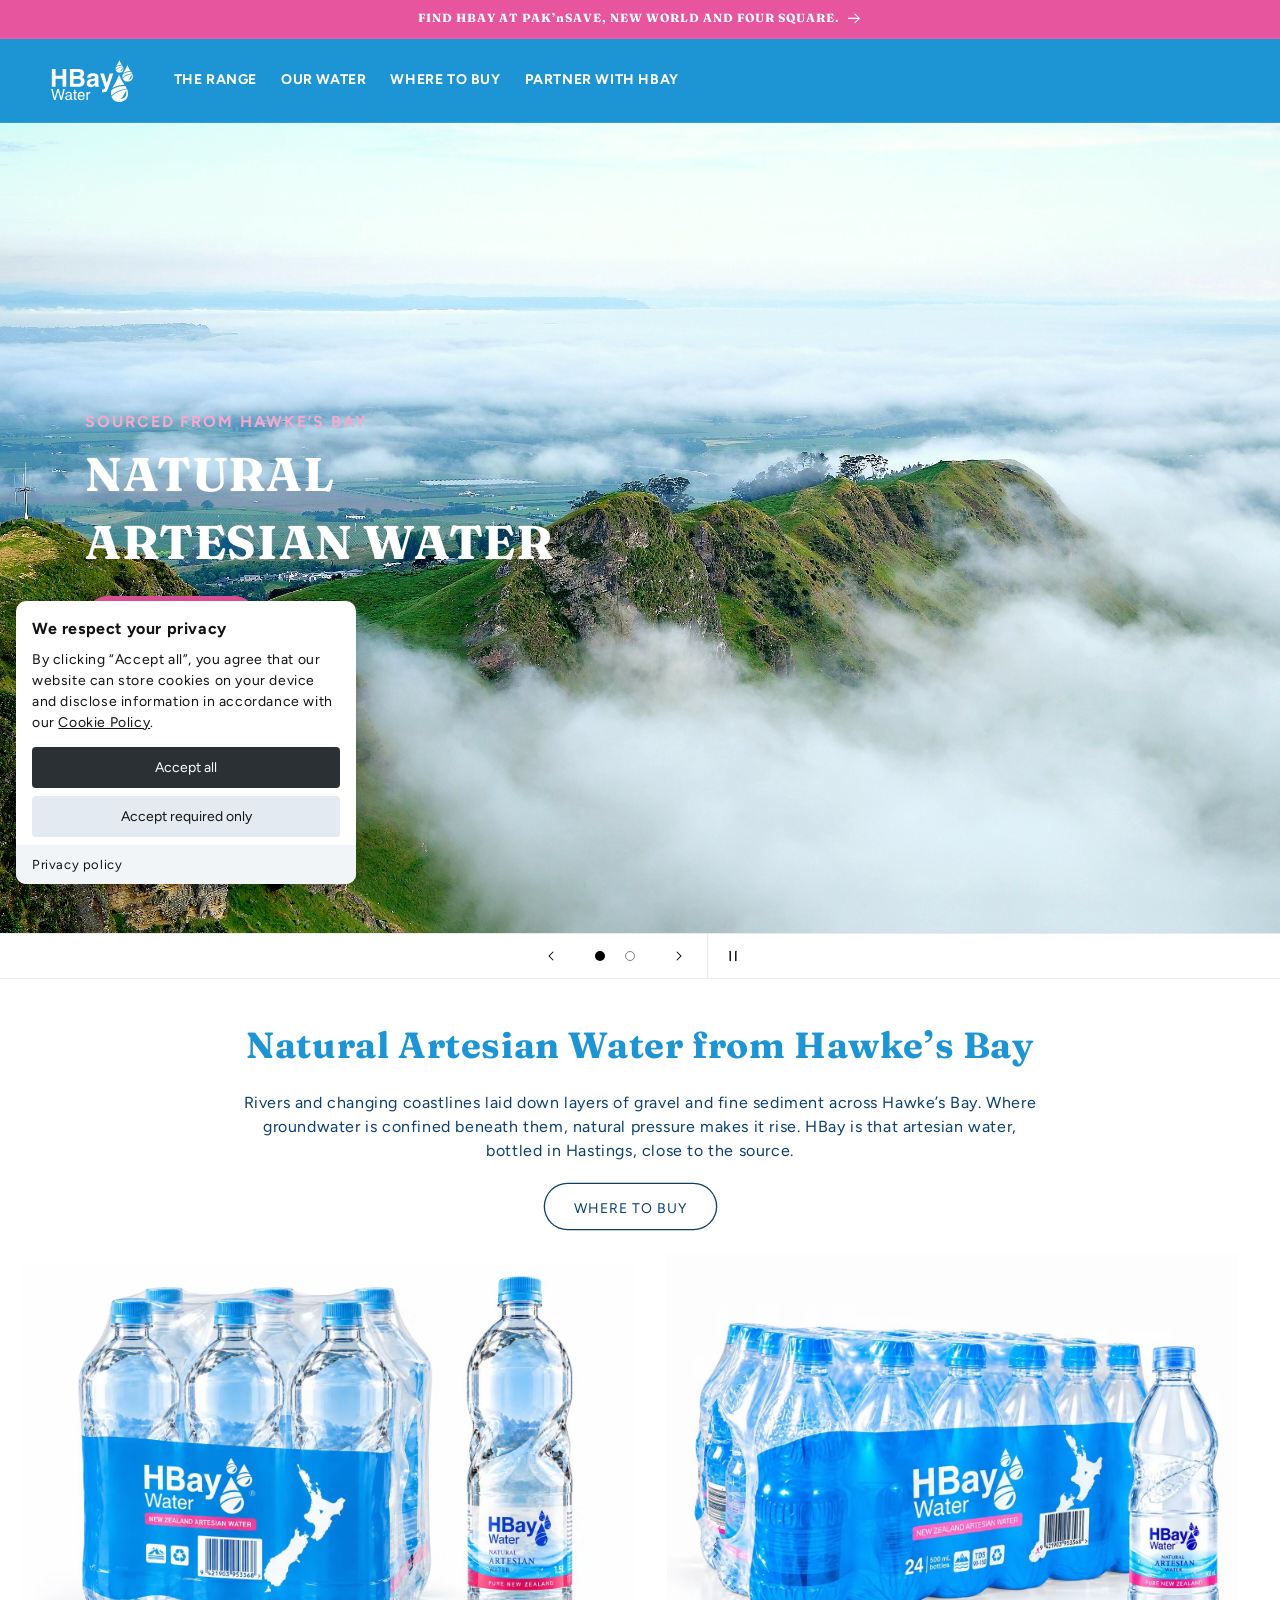
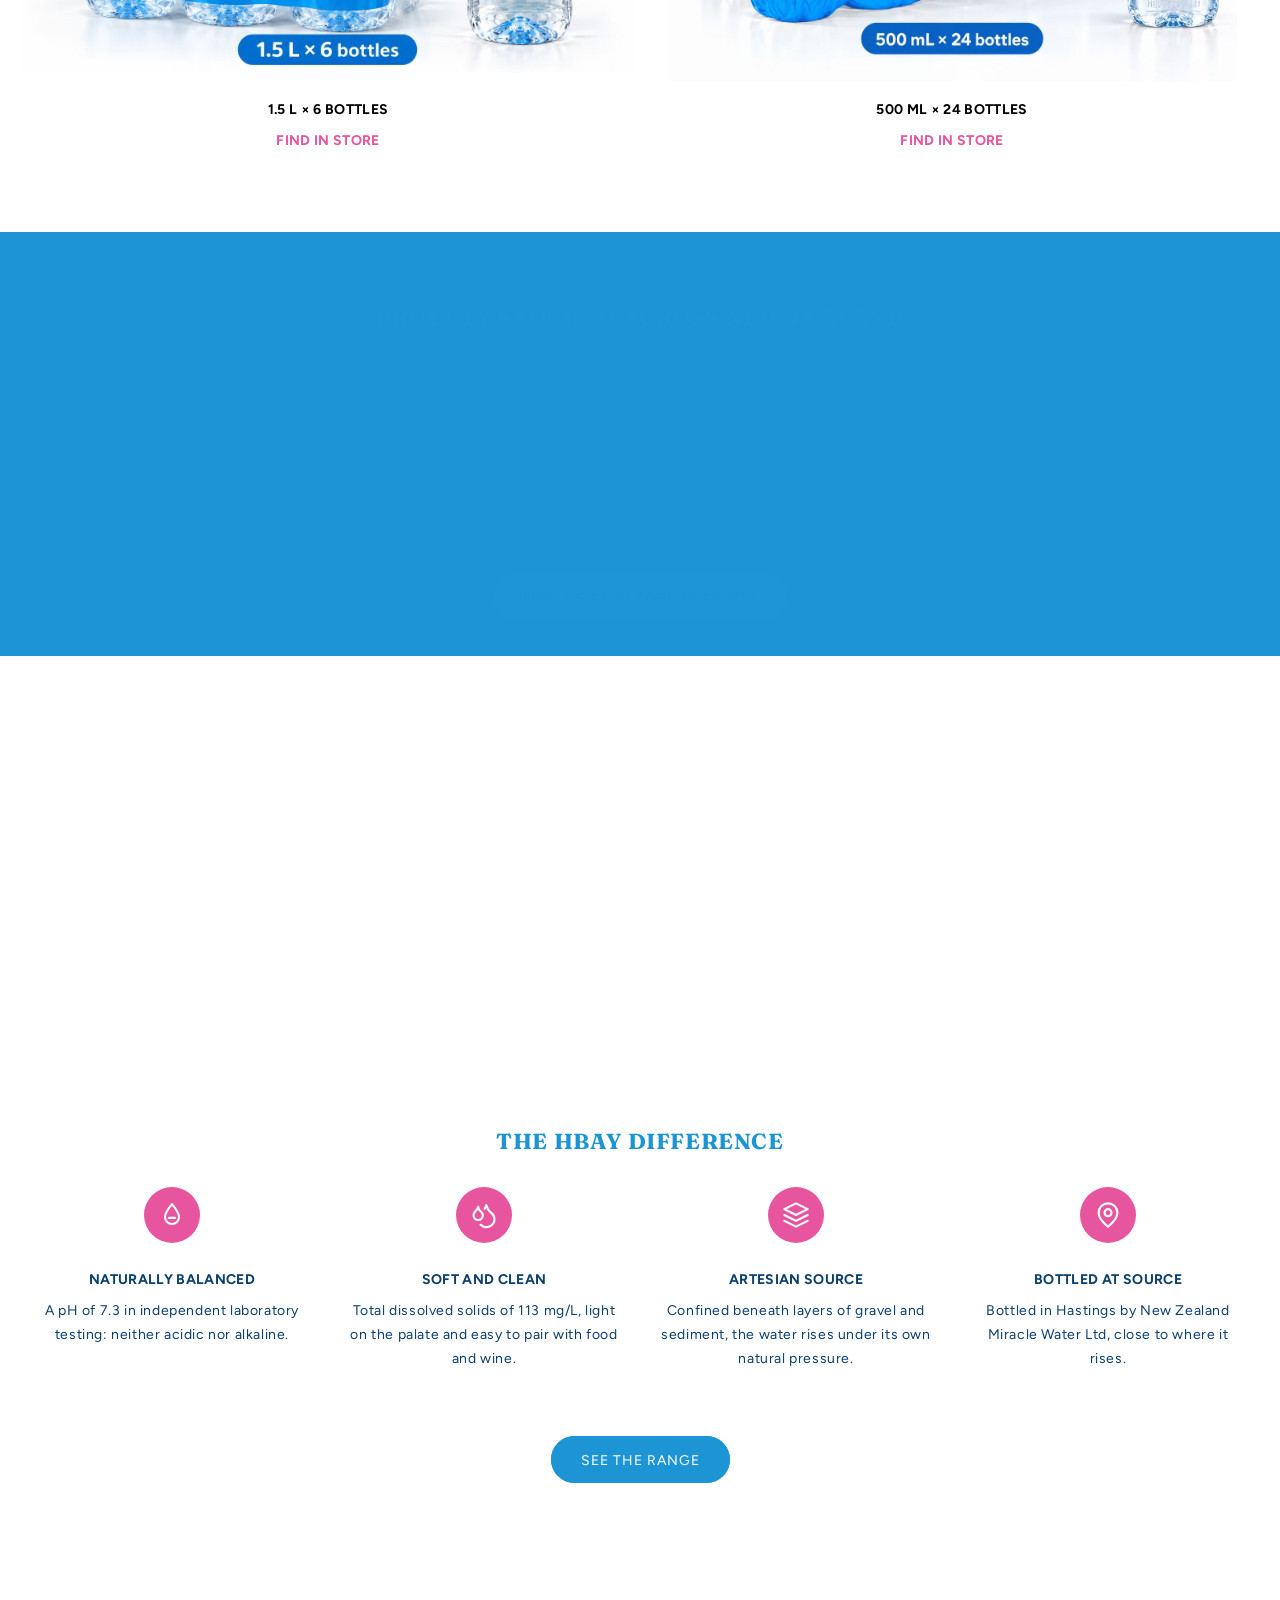
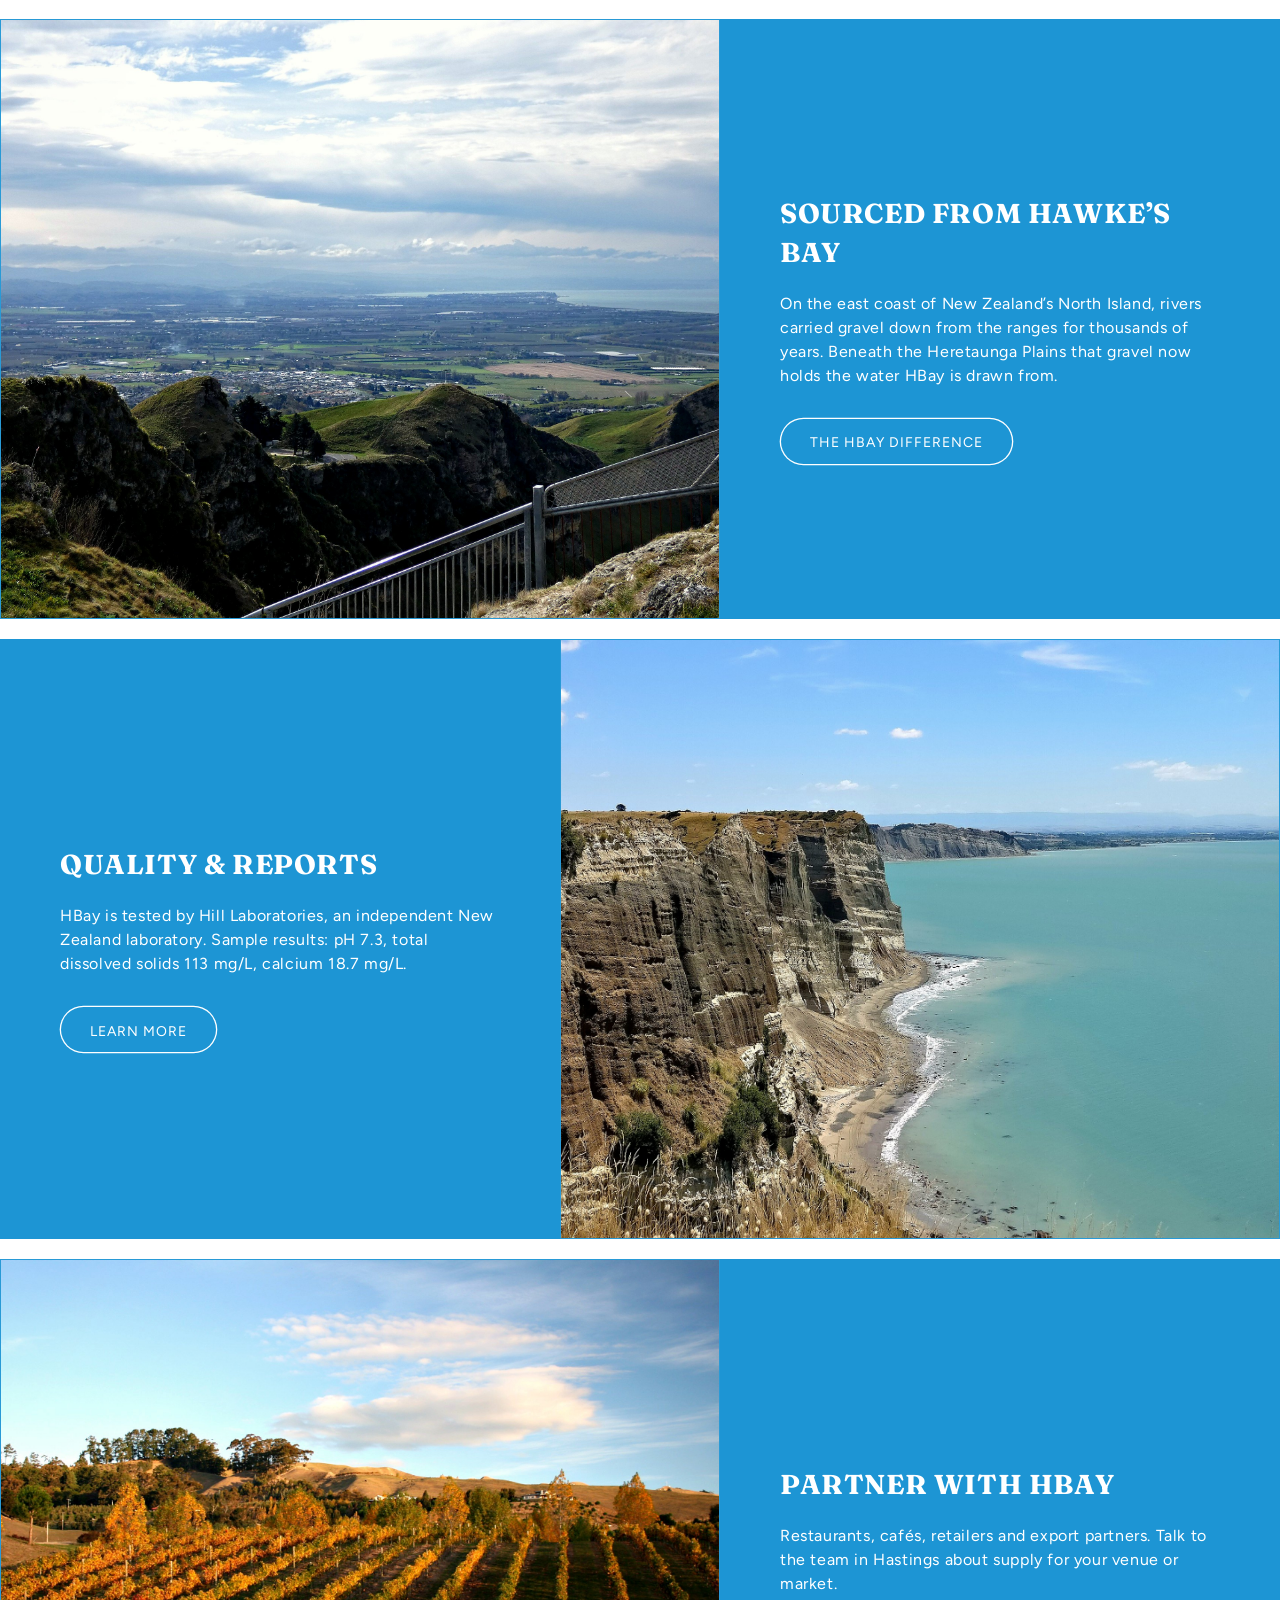
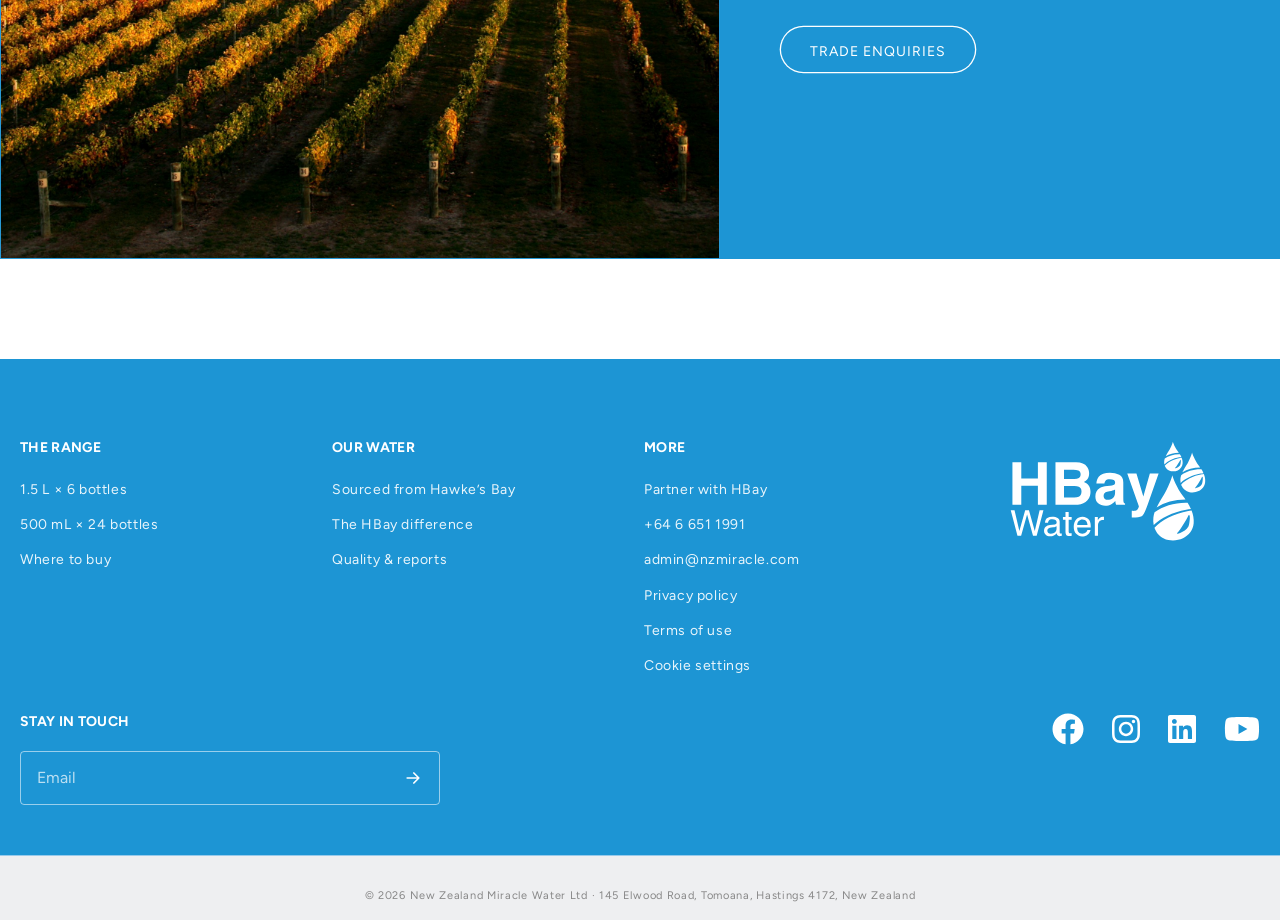
==== commit 538a1be7: "Replace paid fonts with free ones (Fraunces headings, Figtree body) Removes AvenirLTPro-Roman.otf, M" ====
--- a/index.html
+++ b/index.html
@@ -496,7 +496,6 @@
 <meta content="00000000-0000-0000-5000-000000000000" data-expiration="1825126403000" name="shopify-y"/><meta content="00000000-0000-0000-5000-000000000000" data-expiration="1793570603000" name="shopify-s"/><meta content="6fd2ac44-15e0-40b8-849f-cda3a713ff60-1793568803" name="request-id"/>
 <meta content="A1duO9QWZ/3h+eq5jQsvYqOTVq5h5q2AoGInpwNr4FT22/JUt3BxFERXHAo5iKhs6doOavi6G5hno0oBANPzSgIAAABxeyJvcmlnaW4iOiJodHRwczovL2Nkbi5zaG9waWZ5LmNvbTo0NDMiLCJmZWF0dXJlIjoiUHJlcmVuZGVyVW50aWxTY3JpcHQiLCJleHBpcnkiOjE3ODg4MjU2MDAsImlzVGhpcmRQYXJ0eSI6dHJ1ZX0=" http-equiv="origin-trial"/><meta content="AwnTE1hYg9Bsa5x0wEDsbG6tOdZ3j6ebKzXxbr/[base64]" http-equiv="origin-trial"/><meta content="A1cNj7yeFpBT/ETqZHRgUfM9tToLwOpBySTd4C9Eya3JtQo/BEQegM6MMV7BZESSyAjQJJXYgH/ovHY1UHmB8woAAABjeyJvcmlnaW4iOiJodHRwczovL2Nkbi5zaG9waWZ5LmNvbTo0NDMiLCJmZWF0dXJlIjoiV2ViTUNQIiwiZXhwaXJ5IjoxNzk0ODczNjAwLCJpc1RoaXJkUGFydHkiOnRydWV9" http-equiv="origin-trial"/><meta content="[base64]" http-equiv="origin-trial"/><meta content="Ax9yX6wXQN8G5IFmAMuROwlLDFBpw1CUnFgsIGNYqJJ4H6td1fqjIYkL02d7HpmOAFMFSi3/[base64]" http-equiv="origin-trial"/><style id="kl-custom-fonts">
 
-@import '/_ext/use.typekit.net/fxs4vtz.css';
 
 @font-face {
         font-family: 'Poppins-Klaviyo-Hosted'; 
--- a/cdn/shop/t/36/assets/base.qd3e70471.css
+++ b/cdn/shop/t/36/assets/base.qd3e70471.css
@@ -1,2 +1,2 @@
-:root{--alpha-button-background: 1;--alpha-button-border: 1;--alpha-link: .85;--alpha-badge-border: .1}.product-card-wrapper .card,.contains-card--product{--border-radius: var(--product-card-corner-radius);--border-width: var(--product-card-border-width);--border-opacity: var(--product-card-border-opacity);--shadow-horizontal-offset: var(--product-card-shadow-horizontal-offset);--shadow-vertical-offset: var(--product-card-shadow-vertical-offset);--shadow-blur-radius: var(--product-card-shadow-blur-radius);--shadow-opacity: var(--product-card-shadow-opacity);--shadow-visible: var(--product-card-shadow-visible);--image-padding: var(--product-card-image-padding);--text-alignment: var(--product-card-text-alignment)}.collection-card-wrapper .card,.contains-card--collection{--border-radius: var(--collection-card-corner-radius);--border-width: var(--collection-card-border-width);--border-opacity: var(--collection-card-border-opacity);--shadow-horizontal-offset: var(--collection-card-shadow-horizontal-offset);--shadow-vertical-offset: var(--collection-card-shadow-vertical-offset);--shadow-blur-radius: var(--collection-card-shadow-blur-radius);--shadow-opacity: var(--collection-card-shadow-opacity);--shadow-visible: var(--collection-card-shadow-visible);--image-padding: var(--collection-card-image-padding);--text-alignment: var(--collection-card-text-alignment)}.article-card-wrapper .card,.contains-card--article{--border-radius: var(--blog-card-corner-radius);--border-width: var(--blog-card-border-width);--border-opacity: var(--blog-card-border-opacity);--shadow-horizontal-offset: var(--blog-card-shadow-horizontal-offset);--shadow-vertical-offset: var(--blog-card-shadow-vertical-offset);--shadow-blur-radius: var(--blog-card-shadow-blur-radius);--shadow-opacity: var(--blog-card-shadow-opacity);--shadow-visible: var(--blog-card-shadow-visible);--image-padding: var(--blog-card-image-padding);--text-alignment: var(--blog-card-text-alignment)}.contains-content-container,.content-container{--border-radius: var(--text-boxes-radius);--border-width: var(--text-boxes-border-width);--border-opacity: var(--text-boxes-border-opacity);--shadow-horizontal-offset: var(--text-boxes-shadow-horizontal-offset);--shadow-vertical-offset: var(--text-boxes-shadow-vertical-offset);--shadow-blur-radius: var(--text-boxes-shadow-blur-radius);--shadow-opacity: var(--text-boxes-shadow-opacity);--shadow-visible: var(--text-boxes-shadow-visible)}.contains-media,.global-media-settings{--border-radius: var(--media-radius);--border-width: var(--media-border-width);--border-opacity: var(--media-border-opacity);--shadow-horizontal-offset: var(--media-shadow-horizontal-offset);--shadow-vertical-offset: var(--media-shadow-vertical-offset);--shadow-blur-radius: var(--media-shadow-blur-radius);--shadow-opacity: var(--media-shadow-opacity);--shadow-visible: var(--media-shadow-visible)}.page-width{max-width:var(--page-width);margin:0 auto;padding:0 1.5rem}body:has(.section-header .drawer-menu) .announcement-bar-section .page-width{max-width:100%}.page-width.drawer-menu{max-width:100%}.page-width-desktop{padding:0;margin:0 auto}.utility-bar__grid.page-width{padding-left:3rem;padding-right:3rem}@media screen and (min-width:750px){.page-width{padding:0 20px}.header.page-width,.utility-bar__grid.page-width{padding-left:3.2rem;padding-right:3.2rem}.page-width--narrow{padding:0 9rem}.page-width-desktop{padding:0}.page-width-tablet{padding:0 5rem}}@media screen and (min-width:990px){.header:not(.drawer-menu).page-width{padding-left:5rem;padding-right:5rem}.page-width--narrow{max-width:72.6rem;padding:0}.page-width-desktop{max-width:var(--page-width);padding:0 5rem}}.isolate{position:relative;z-index:0}.section+.section{margin-top:var(--spacing-sections-mobile)}@media screen and (min-width:750px){.section+.section{margin-top:var(--spacing-sections-desktop)}}.element-margin-top{margin-top:5rem}@media screen and (min-width:750px){.element-margin{margin-top:calc(5rem + var(--page-width-margin))}}.background-secondary{background-color:rgba(var(--color-foreground),.04)}.grid-auto-flow{display:grid;grid-auto-flow:column}.page-margin,.shopify-challenge__container{margin:7rem auto}.rte-width{max-width:82rem;margin:0 auto 2rem}.list-unstyled{margin:0;padding:0;list-style:none}.hidden{display:none!important}.visually-hidden{position:absolute!important;overflow:hidden;width:1px;height:1px;margin:-1px;padding:0;border:0;clip:rect(0 0 0 0);word-wrap:normal!important}.visually-hidden--inline{margin:0;height:1em}.overflow-hidden{overflow:hidden}.skip-to-content-link:focus{z-index:9999;position:inherit;overflow:auto;width:auto;height:auto;clip:auto}.full-width-link{position:absolute;top:0;right:0;bottom:0;left:0;z-index:2}::selection{background-color:rgba(var(--color-foreground),.2)}.text-body{font-size:1.5rem;letter-spacing:.06rem;line-height:calc(1 + .8 / var(--font-body-scale));font-family:var(--font-body-family);font-style:var(--font-body-style);font-weight:var(--font-body-weight)}h1,h2,h3,h4,h5,.h0,.h1,.h2,.h3,.h4,.h5{font-family:var(--font-heading-family);font-style:var(--font-heading-style);font-weight:var(--font-heading-weight);letter-spacing:calc(var(--font-heading-scale) * .06rem);color:rgb(var(--color-foreground));line-height:calc(1 + .3/max(1,var(--font-heading-scale)));word-break:break-word}.hxl{font-size:calc(var(--font-heading-scale) * 5rem)}@media only screen and (min-width:750px){.hxl{font-size:calc(var(--font-heading-scale) * 6.2rem)}}.h0{font-size:calc(var(--font-heading-scale) * 4rem)}@media only screen and (min-width:750px){.h0{font-size:calc(var(--font-heading-scale) * 5.2rem)}}h1,.h1{font-size:calc(var(--font-heading-scale) * 3rem)}@media only screen and (min-width:750px){h1,.h1{font-size:calc(var(--font-heading-scale) * 4rem)}}h2,.h2{font-size:calc(var(--font-heading-scale) * 2rem)}@media only screen and (min-width:750px){h2,.h2{font-size:calc(var(--font-heading-scale) * 2.4rem)}}h3,.h3{font-size:calc(var(--font-heading-scale) * 1.7rem)}@media only screen and (min-width:750px){h3,.h3{font-size:calc(var(--font-heading-scale) * 1.8rem)}}h4,.h4{font-family:var(--font-heading-family);font-style:var(--font-heading-style);font-size:calc(var(--font-heading-scale) * 1.5rem)}h5,.h5{font-size:calc(var(--font-heading-scale) * 1.2rem)}@media only screen and (min-width:750px){h5,.h5{font-size:calc(var(--font-heading-scale) * 1.3rem)}}h6,.h6{color:rgba(var(--color-foreground),1);margin-block-start:1.67em;margin-block-end:1.67em}blockquote{font-style:italic;color:rgba(var(--color-foreground),1);border-left:.2rem solid rgba(var(--color-foreground),.2);padding-left:1rem}@media screen and (min-width:750px){blockquote{padding-left:1.5rem}}.caption{font-size:1rem;letter-spacing:.07rem;line-height:calc(1 + .7 / var(--font-body-scale))}@media screen and (min-width:750px){.caption{font-size:1.2rem}}.caption-with-letter-spacing{font-size:1rem;letter-spacing:.13rem;line-height:calc(1 + .2 / var(--font-body-scale));text-transform:uppercase}.caption-with-letter-spacing--medium{font-size:1.2rem;letter-spacing:.16rem}.caption-with-letter-spacing--large{font-size:1.4rem;letter-spacing:.18rem}.caption-large,.customer .field input,.customer select,.field__input,.form__label,.select__select{font-size:1.3rem;line-height:calc(1 + .5 / var(--font-body-scale));letter-spacing:.04rem}.color-foreground{color:rgb(var(--color-foreground))}table:not([class]){table-layout:fixed;border-collapse:collapse;font-size:1.4rem;border-style:hidden;box-shadow:0 0 0 .1rem rgba(var(--color-foreground),.2)}table:not([class]) td,table:not([class]) th{padding:1em;border:.1rem solid rgba(var(--color-foreground),.2)}@media screen and (max-width:749px){.small-hide{display:none!important}}@media screen and (min-width:750px)and (max-width:989px){.medium-hide{display:none!important}}@media screen and (min-width:990px){.large-up-hide{display:none!important}}.left{text-align:left}.center{text-align:center}.right{text-align:right}.uppercase{text-transform:uppercase}.light{opacity:.7}a:empty,ul:empty,dl:empty,div:empty,section:empty,article:empty,p:empty,h1:empty,h2:empty,h3:empty,h4:empty,h5:empty,h6:empty{display:none}.link,.customer a{cursor:pointer;display:inline-block;border:none;box-shadow:none;text-decoration:underline;text-underline-offset:.3rem;color:rgb(var(--color-link));background-color:transparent;font-size:1.4rem;font-family:inherit}.link--text{color:rgb(var(--color-foreground))}.link--text:hover{color:rgba(var(--color-foreground),1)}.link-with-icon{display:inline-flex;font-size:1.4rem;font-weight:600;letter-spacing:.1rem;text-decoration:none;margin-bottom:4.5rem;white-space:nowrap}.link-with-icon .icon{width:1.5rem;margin-left:1rem}a:not([href]){cursor:not-allowed}.circle-divider:after{content:"\2022";margin:0 1.3rem 0 1.5rem}.circle-divider:last-of-type:after{display:none}hr{border:none;height:1px;background-color:#0199d6;display:block;margin:30px 0}.full-unstyled-link{text-decoration:none;color:currentColor;display:block}.placeholder{background-color:rgba(var(--color-foreground),.04);color:rgba(var(--color-foreground),.55);fill:rgba(var(--color-foreground),.55)}details>*{box-sizing:border-box}.break{word-break:break-word}.visibility-hidden{visibility:hidden}@media(prefers-reduced-motion){.motion-reduce{transition:none!important;animation:none!important}}:root{--duration-short: .1s;--duration-default: .2s;--duration-announcement-bar: .25s;--duration-medium: .3s;--duration-long: .5s;--duration-extra-long: .6s;--duration-extra-longer: .75s;--duration-extended: 3s;--ease-out-slow: cubic-bezier(0, 0, .3, 1);--animation-slide-in: slideIn var(--duration-extra-long) var(--ease-out-slow) forwards;--animation-fade-in: fadeIn var(--duration-extra-long) var(--ease-out-slow)}.underlined-link,.customer a,.inline-richtext a{text-underline-offset:.3rem;text-decoration-thickness:.1rem;transition:text-decoration-thickness ease .1s}.underlined-link,.customer a{color:rgba(var(--color-link),var(--alpha-link))}.inline-richtext a,.rte.inline-richtext a{color:currentColor}.underlined-link:hover,.customer a:hover,.inline-richtext a:hover{color:rgb(var(--color-link));text-decoration-thickness:.2rem}.icon-arrow{width:1.5rem}h3 .icon-arrow,.h3 .icon-arrow{width:calc(var(--font-heading-scale) * 1.5rem)}.animate-arrow .icon-arrow path{transform:translate(-.25rem);transition:transform var(--duration-short) ease}.animate-arrow:hover .icon-arrow path{transform:translate(-.05rem)}summary{cursor:pointer;list-style:none;position:relative}summary .icon-caret{position:absolute;height:.6rem;right:1.5rem;top:calc(50% - .2rem)}summary::-webkit-details-marker{display:none}.disclosure-has-popup{position:relative}.disclosure-has-popup[open]>summary:before{position:fixed;top:0;right:0;bottom:0;left:0;z-index:2;display:block;cursor:default;content:" ";background:transparent}.disclosure-has-popup>summary:before{display:none}.disclosure-has-popup[open]>summary+*{z-index:100}@media screen and (min-width:750px){.disclosure-has-popup[open]>summary+*{z-index:4}.facets .disclosure-has-popup[open]>summary+*{z-index:2}}*:focus{outline:0;box-shadow:none}*:focus-visible{outline:.2rem solid rgba(var(--color-foreground),.5);outline-offset:.3rem;box-shadow:0 0 0 .3rem rgb(var(--color-background)),0 0 .5rem .4rem rgba(var(--color-foreground),.3)}.focused{outline:.2rem solid rgba(var(--color-foreground),.5);outline-offset:.3rem;box-shadow:0 0 0 .3rem rgb(var(--color-background)),0 0 .5rem .4rem rgba(var(--color-foreground),.3)}.focus-inset:focus-visible{outline:.2rem solid rgba(var(--color-foreground),.5);outline-offset:-.2rem;box-shadow:0 0 .2rem rgba(var(--color-foreground),.3)}.focused.focus-inset{outline:.2rem solid rgba(var(--color-foreground),.5);outline-offset:-.2rem;box-shadow:0 0 .2rem rgba(var(--color-foreground),.3)}.focus-none{box-shadow:none!important;outline:0!important}.focus-offset:focus-visible{outline:.2rem solid rgba(var(--color-foreground),.5);outline-offset:1rem;box-shadow:0 0 0 1rem rgb(var(--color-background)),0 0 .2rem 1.2rem rgba(var(--color-foreground),.3)}.focus-offset.focused{outline:.2rem solid rgba(var(--color-foreground),.5);outline-offset:1rem;box-shadow:0 0 0 1rem rgb(var(--color-background)),0 0 .2rem 1.2rem rgba(var(--color-foreground),.3)}.title,.title-wrapper-with-link{margin:3rem 0 2rem}.title-wrapper-with-link .title{margin:0}.title .link{font-size:inherit}.title-wrapper{margin-bottom:3rem}.title-wrapper-with-link{display:flex;justify-content:space-between;align-items:flex-end;gap:1rem;margin-bottom:3rem;flex-wrap:wrap}.title--primary{margin:4rem 0}.title-wrapper--self-padded-tablet-down,.title-wrapper--self-padded-mobile{padding-left:1.5rem;padding-right:1.5rem}@media screen and (min-width:750px){.title-wrapper--self-padded-mobile{padding-left:0;padding-right:0}}@media screen and (min-width:990px){.title,.title-wrapper-with-link{margin:5rem 0 3rem}.title--primary{margin:2rem 0}.title-wrapper-with-link{align-items:center}.title-wrapper-with-link .title{margin-bottom:0}.title-wrapper--self-padded-tablet-down{padding-left:0;padding-right:0}}.title-wrapper-with-link .link-with-icon{margin:0;flex-shrink:0;display:flex;align-items:center}.title-wrapper-with-link .link-with-icon svg{width:1.5rem}.title-wrapper-with-link a{margin-top:0;flex-shrink:0}.title-wrapper--no-top-margin{margin-top:0}.title-wrapper--no-top-margin>.title{margin-top:0}.subtitle{font-size:1.8rem;line-height:calc(1 + .8 / var(--font-body-scale));letter-spacing:.06rem;color:rgba(var(--color-foreground),.7)}.subtitle--small{font-size:1.4rem;letter-spacing:.1rem}.subtitle--medium{font-size:1.6rem;letter-spacing:.08rem}.grid{display:flex;flex-wrap:wrap;margin-bottom:2rem;padding:0;list-style:none;column-gap:var(--grid-mobile-horizontal-spacing);row-gap:var(--grid-mobile-vertical-spacing)}@media screen and (min-width:750px){.grid{column-gap:var(--grid-desktop-horizontal-spacing);row-gap:var(--grid-desktop-vertical-spacing)}}.grid:last-child{margin-bottom:0}.grid__item{width:calc(25% - var(--grid-mobile-horizontal-spacing) * 3 / 4);max-width:calc(50% - var(--grid-mobile-horizontal-spacing) / 2);flex-grow:1;flex-shrink:0}@media screen and (min-width:750px){.grid__item{width:calc(25% - var(--grid-desktop-horizontal-spacing) * 3 / 4);max-width:calc(50% - var(--grid-desktop-horizontal-spacing) / 2)}}.grid--gapless.grid{column-gap:0;row-gap:0}@media screen and (max-width:749px){.grid__item.slider__slide--full-width{width:100%;max-width:none}}.grid--1-col .grid__item{max-width:100%;width:100%}.grid--3-col .grid__item{width:calc(33.33% - var(--grid-mobile-horizontal-spacing) * 2 / 3)}@media screen and (min-width:750px){.grid--3-col .grid__item{width:calc(33.33% - var(--grid-desktop-horizontal-spacing) * 2 / 3)}}.grid--2-col .grid__item{width:calc(50% - var(--grid-mobile-horizontal-spacing) / 2)}@media screen and (min-width:750px){.grid--2-col .grid__item{width:calc(50% - var(--grid-desktop-horizontal-spacing) / 2)}.grid--4-col-tablet .grid__item{width:calc(25% - var(--grid-desktop-horizontal-spacing) * 3 / 4)}.grid--3-col-tablet .grid__item{width:calc(33.33% - var(--grid-desktop-horizontal-spacing) * 2 / 3)}.grid--2-col-tablet .grid__item{width:calc(50% - var(--grid-desktop-horizontal-spacing) / 2)}}@media screen and (max-width:989px){.grid--1-col-tablet-down .grid__item{width:100%;max-width:100%}.slider--tablet.grid--peek{margin:0;width:100%}.slider--tablet.grid--peek .grid__item{box-sizing:content-box;margin:0}.slider.slider--tablet .scroll-trigger.animate--slide-in,.slider.slider--mobile .scroll-trigger.animate--slide-in{animation:none;opacity:1;transform:inherit}.scroll-trigger:not(.scroll-trigger--offscreen) .slider--tablet{animation:var(--animation-slide-in)}}@media screen and (min-width:990px){.grid--6-col-desktop .grid__item{width:calc(16.66% - var(--grid-desktop-horizontal-spacing) * 5 / 6);max-width:calc(16.66% - var(--grid-desktop-horizontal-spacing) * 5 / 6)}.grid--5-col-desktop .grid__item{width:calc(20% - var(--grid-desktop-horizontal-spacing) * 4 / 5);max-width:calc(20% - var(--grid-desktop-horizontal-spacing) * 4 / 5)}.grid--4-col-desktop .grid__item{width:calc(25% - var(--grid-desktop-horizontal-spacing) * 3 / 4);max-width:calc(25% - var(--grid-desktop-horizontal-spacing) * 3 / 4)}.grid--3-col-desktop .grid__item{width:calc(33.33% - var(--grid-desktop-horizontal-spacing) * 2 / 3);max-width:calc(33.33% - var(--grid-desktop-horizontal-spacing) * 2 / 3)}.grid--2-col-desktop .grid__item{width:calc(50% - var(--grid-desktop-horizontal-spacing) / 2);max-width:calc(50% - var(--grid-desktop-horizontal-spacing) / 2)}.slider.slider--desktop .scroll-trigger.animate--slide-in{animation:none;opacity:1;transform:inherit}.scroll-trigger:not(.scroll-trigger--offscreen) .slider--desktop{animation:var(--animation-slide-in)}}@media screen and (min-width:990px){.grid--1-col-desktop{flex:0 0 100%;max-width:100%}.grid--1-col-desktop .grid__item{width:100%;max-width:100%}}@media screen and (max-width:749px){.grid--peek.slider--mobile{margin:0;width:100%}.grid--peek.slider--mobile .grid__item{box-sizing:content-box;margin:0}.grid--peek .grid__item{min-width:35%}.grid--peek.slider .grid__item:first-of-type{margin-left:1.5rem}.grid--peek.slider:after{margin-left:calc(-1 * var(--grid-mobile-horizontal-spacing))}.grid--2-col-tablet-down .grid__item{width:calc(50% - var(--grid-mobile-horizontal-spacing) / 2)}.slider--tablet.grid--peek.grid--2-col-tablet-down .grid__item,.grid--peek .grid__item{width:calc(50% - var(--grid-mobile-horizontal-spacing) - 3rem)}.slider--tablet.grid--peek.grid--1-col-tablet-down .grid__item,.slider--mobile.grid--peek.grid--1-col-tablet-down .grid__item{width:calc(100% - var(--grid-mobile-horizontal-spacing) - 3rem)}}@media screen and (min-width:750px)and (max-width:989px){.slider--tablet.grid--peek .grid__item{width:calc(25% - var(--grid-desktop-horizontal-spacing) - 3rem)}.slider--tablet.grid--peek.grid--3-col-tablet .grid__item{width:calc(33.33% - var(--grid-desktop-horizontal-spacing) - 3rem)}.slider--tablet.grid--peek.grid--2-col-tablet .grid__item,.slider--tablet.grid--peek.grid--2-col-tablet-down .grid__item{width:calc(50% - var(--grid-desktop-horizontal-spacing) - 3rem)}.slider--tablet.grid--peek .grid__item:first-of-type{margin-left:1.5rem}.grid--2-col-tablet-down .grid__item{width:calc(50% - var(--grid-desktop-horizontal-spacing) / 2)}.grid--1-col-tablet-down.grid--peek .grid__item{width:calc(100% - var(--grid-desktop-horizontal-spacing) - 3rem)}}.media{display:block;background-color:rgba(var(--color-foreground),.1);position:relative;overflow:hidden}.media--transparent{background-color:transparent}.media>*:not(.zoom):not(.deferred-media__poster-button),.media model-viewer{display:block;max-width:100%;position:absolute;top:0;left:0;height:100%;width:100%}.media>img{object-fit:cover;object-position:center center;transition:opacity .4s cubic-bezier(.25,.46,.45,.94)}.media--square{padding-bottom:100%}.media--portrait{padding-bottom:125%}.media--landscape{padding-bottom:66.6%}.media--cropped{padding-bottom:56%}.media--16-9{padding-bottom:56.25%}.media--circle{padding-bottom:100%;border-radius:50%}.media.media--hover-effect>img+img{opacity:0}@media screen and (min-width:990px){.media--cropped{padding-bottom:63%}}deferred-media{display:block}.button--secondary,.button--tertiary{--color-button: var(--color-secondary-button);--color-button-text: var(--color-secondary-button-text)}.button--tertiary{--alpha-button-background: 0;--alpha-button-border: .2}.button,.shopify-challenge__button,.customer button,button.shopify-payment-button__button--unbranded,.shopify-payment-button [role=button],.cart__dynamic-checkout-buttons [role=button],.cart__dynamic-checkout-buttons iframe{--shadow-horizontal-offset: var(--buttons-shadow-horizontal-offset);--shadow-vertical-offset: var(--buttons-shadow-vertical-offset);--shadow-blur-radius: var(--buttons-shadow-blur-radius);--shadow-opacity: var(--buttons-shadow-opacity);--shadow-visible: var(--buttons-shadow-visible);--border-offset: var( --buttons-border-offset );--border-opacity: calc(1 - var(--buttons-border-opacity));border-radius:var(--buttons-radius-outset);position:relative}.button,.shopify-challenge__button,.customer button,button.shopify-payment-button__button--unbranded{min-width:calc(12rem + var(--buttons-border-width) * 2);min-height:calc(4.5rem + var(--buttons-border-width) * 2)}.shopify-payment-button__button--branded{z-index:auto}.cart__dynamic-checkout-buttons iframe{box-shadow:var(--shadow-horizontal-offset) var(--shadow-vertical-offset) var(--shadow-blur-radius) rgba(var(--color-shadow),var(--shadow-opacity))}.button,.shopify-challenge__button,.customer button{display:inline-flex;justify-content:center;align-items:center;border:0;padding:0 3rem;cursor:pointer;font:inherit;font-size:1.5rem;text-decoration:none;color:rgb(var(--color-button-text));transition:box-shadow var(--duration-short) ease;-webkit-appearance:none;appearance:none;background-color:rgba(var(--color-button),var(--alpha-button-background))}.button:before,.shopify-challenge__button:before,.customer button:before,.shopify-payment-button__button--unbranded:before,.shopify-payment-button [role=button]:before,.cart__dynamic-checkout-buttons [role=button]:before{content:"";position:absolute;top:0;right:0;bottom:0;left:0;z-index:-1;border-radius:var(--buttons-radius-outset);box-shadow:var(--shadow-horizontal-offset) var(--shadow-vertical-offset) var(--shadow-blur-radius) rgba(var(--color-shadow),var(--shadow-opacity))}.button:after,.shopify-challenge__button:after,.customer button:after,.shopify-payment-button__button--unbranded:after{content:"";position:absolute;top:var(--buttons-border-width);right:var(--buttons-border-width);bottom:var(--buttons-border-width);left:var(--buttons-border-width);z-index:1;border-radius:var(--buttons-radius);box-shadow:0 0 0 calc(var(--buttons-border-width) + var(--border-offset)) rgba(var(--color-button-text),var(--border-opacity)),0 0 0 var(--buttons-border-width) rgba(var(--color-button),var(--alpha-button-background));transition:box-shadow var(--duration-short) ease}.button:not([disabled]):hover:after,.shopify-challenge__button:hover:after,.customer button:hover:after,.shopify-payment-button__button--unbranded:hover:after{--border-offset: 1.3px;box-shadow:0 0 0 calc(var(--buttons-border-width) + var(--border-offset)) rgba(var(--color-button-text),var(--border-opacity)),0 0 0 calc(var(--buttons-border-width) + 1px) rgba(var(--color-button),var(--alpha-button-background))}.button--secondary:after{--border-opacity: var(--buttons-border-opacity)}.button:focus-visible,.button:focus,.button.focused,.shopify-payment-button__button--unbranded:focus-visible,.shopify-payment-button [role=button]:focus-visible,.shopify-payment-button__button--unbranded:focus,.shopify-payment-button [role=button]:focus{outline:0;box-shadow:0 0 0 .3rem rgb(var(--color-background)),0 0 0 .5rem rgba(var(--color-foreground),.5),0 0 .5rem .4rem rgba(var(--color-foreground),.3)}.button:focus:not(:focus-visible):not(.focused),.shopify-payment-button__button--unbranded:focus:not(:focus-visible):not(.focused),.shopify-payment-button [role=button]:focus:not(:focus-visible):not(.focused){box-shadow:inherit}.button::selection,.shopify-challenge__button::selection,.customer button::selection{background-color:rgba(var(--color-button-text),.3)}.button,.button-label,.shopify-challenge__button,.customer button{font-size:14px;padding-top:5px;letter-spacing:.1rem;line-height:calc(1 + .2 / var(--font-body-scale))}.button--tertiary{font-size:1.2rem;padding:1rem 1.5rem;min-width:calc(9rem + var(--buttons-border-width) * 2);min-height:calc(3.5rem + var(--buttons-border-width) * 2)}.button--small{padding:1.2rem 2.6rem}.button:disabled,.button[aria-disabled=true],.button.disabled,.customer button:disabled,.customer button[aria-disabled=true],.customer button.disabled,.quantity__button.disabled{cursor:not-allowed;opacity:.5}.button--full-width{display:flex;width:100%}.button.loading{color:transparent;position:relative}@media screen and (forced-colors:active){.button.loading{color:rgb(var(--color-foreground))}}.button.loading>.loading__spinner{top:50%;left:50%;transform:translate(-50%,-50%);position:absolute;height:100%;display:flex;align-items:center}.button.loading>.loading__spinner .spinner{width:fit-content}.button.loading>.loading__spinner .path{stroke:rgb(var(--color-button-text))}.share-button{display:block;position:relative}.share-button details{width:fit-content}.share-button__button{font-size:1.4rem;display:flex;align-items:center;color:rgb(var(--color-link));margin-left:0;padding-left:0;min-height:4.4rem}details[open]>.share-button__fallback{animation:animateMenuOpen var(--duration-default) ease}.share-button__button:hover{text-decoration:underline;text-underline-offset:.3rem}.share-button__button,.share-button__fallback button{cursor:pointer;background-color:transparent;border:none}.share-button__button .icon-share{height:1.2rem;margin-right:1rem;min-width:1.3rem}.share-button__fallback{display:flex;align-items:center;position:absolute;top:3rem;left:.1rem;z-index:3;width:100%;min-width:max-content;border-radius:var(--inputs-radius);border:0}.share-button__fallback:after{pointer-events:none;content:"";position:absolute;top:var(--inputs-border-width);right:var(--inputs-border-width);bottom:var(--inputs-border-width);left:var(--inputs-border-width);border:.1rem solid transparent;border-radius:var(--inputs-radius);box-shadow:0 0 0 var(--inputs-border-width) rgba(var(--color-foreground),var(--inputs-border-opacity));transition:box-shadow var(--duration-short) ease;z-index:1}.share-button__fallback:before{background:rgb(var(--color-background));pointer-events:none;content:"";position:absolute;top:0;right:0;bottom:0;left:0;border-radius:var(--inputs-radius-outset);box-shadow:var(--inputs-shadow-horizontal-offset) var(--inputs-shadow-vertical-offset) var(--inputs-shadow-blur-radius) rgba(var(--color-shadow),var(--inputs-shadow-opacity));z-index:-1}.share-button__fallback button{width:4.4rem;height:4.4rem;padding:0;flex-shrink:0;display:flex;justify-content:center;align-items:center;position:relative;right:var(--inputs-border-width)}.share-button__fallback button:hover{color:rgba(var(--color-foreground),1)}.share-button__fallback button:hover svg{transform:scale(1.07)}.share-button__close:not(.hidden)+.share-button__copy{display:none}.share-button__close,.share-button__copy{background-color:transparent;color:rgb(var(--color-foreground))}.share-button__copy:focus-visible,.share-button__close:focus-visible{background-color:rgb(var(--color-background));z-index:2}.share-button__copy:focus,.share-button__close:focus{background-color:rgb(var(--color-background));z-index:2}.field:not(:focus-visible):not(.focused)+.share-button__copy:not(:focus-visible):not(.focused),.field:not(:focus-visible):not(.focused)+.share-button__close:not(:focus-visible):not(.focused){background-color:inherit}.share-button__fallback .field:after,.share-button__fallback .field:before{content:none}.share-button__fallback .field{border-radius:0;min-width:auto;min-height:auto;transition:none}.share-button__fallback .field__input:focus,.share-button__fallback .field__input:-webkit-autofill{outline:.2rem solid rgba(var(--color-foreground),.5);outline-offset:.1rem;box-shadow:0 0 0 .1rem rgb(var(--color-background)),0 0 .5rem .4rem rgba(var(--color-foreground),.3)}.share-button__fallback .field__input{box-shadow:none;text-overflow:ellipsis;white-space:nowrap;overflow:hidden;filter:none;min-width:auto;min-height:auto}.share-button__fallback .field__input:hover{box-shadow:none}.share-button__fallback .icon{width:1.5rem;height:1.5rem}.share-button__message:not(:empty){display:flex;align-items:center;width:100%;height:100%;margin-top:0;padding:.8rem 0 .8rem 1.5rem;margin:var(--inputs-border-width)}.share-button__message:not(:empty):not(.hidden)~*{display:none}.field__input,.select__select,.customer .field input,.customer select{-webkit-appearance:none;appearance:none;background-color:rgb(var(--color-background));color:rgb(var(--color-foreground));font-family:var(--font-body-family);font-style:var(--font-body-style);font-weight:var(--font-body-weight);font-size:1.6rem;width:100%;box-sizing:border-box;transition:box-shadow var(--duration-short) ease;border-radius:var(--inputs-radius);height:4.5rem;min-height:calc(var(--inputs-border-width) * 2);min-width:calc(7rem + (var(--inputs-border-width) * 2));position:relative;border:0}.field:before,.select:before,.customer .field:before,.customer select:before,.localization-form__select:before{pointer-events:none;content:"";position:absolute;top:0;right:0;bottom:0;left:0;border-radius:var(--inputs-radius-outset);box-shadow:var(--inputs-shadow-horizontal-offset) var(--inputs-shadow-vertical-offset) var(--inputs-shadow-blur-radius) rgba(var(--color-shadow),var(--inputs-shadow-opacity));z-index:-1}.field:after,.select:after,.customer .field:after,.customer select:after,.localization-form__select:after{pointer-events:none;content:"";position:absolute;top:var(--inputs-border-width);right:var(--inputs-border-width);bottom:var(--inputs-border-width);left:var(--inputs-border-width);border:.1rem solid transparent;border-radius:var(--inputs-radius);box-shadow:0 0 0 var(--inputs-border-width) rgba(var(--color-foreground),var(--inputs-border-opacity));transition:box-shadow var(--duration-short) ease;z-index:1}.select__select{font-family:var(--font-body-family);font-style:var(--font-body-style);font-weight:var(--font-body-weight);font-size:1.2rem;color:rgba(var(--color-foreground),1)}.field:hover.field:after,.select:hover.select:after,.select__select:hover.select__select:after,.customer .field:hover.field:after,.customer select:hover.select:after,.localization-form__select:hover.localization-form__select:after{box-shadow:0 0 0 calc(.1rem + var(--inputs-border-width)) rgba(var(--color-foreground),var(--inputs-border-opacity));outline:0;border-radius:var(--inputs-radius)}.field__input:focus-visible,.select__select:focus-visible,.customer .field input:focus-visible,.customer select:focus-visible,.localization-form__select:focus-visible.localization-form__select:after{box-shadow:0 0 0 calc(.1rem + var(--inputs-border-width)) rgba(var(--color-foreground));outline:0;border-radius:var(--inputs-radius)}.field__input:focus,.select__select:focus,.customer .field input:focus,.customer select:focus,.localization-form__select:focus.localization-form__select:after{box-shadow:0 0 0 calc(.1rem + var(--inputs-border-width)) rgba(var(--color-foreground));outline:0;border-radius:var(--inputs-radius)}.localization-form__select:focus{outline:0;box-shadow:none}.text-area,.select{display:flex;position:relative;width:100%}.select .icon-caret,.customer select+svg{height:.6rem;pointer-events:none;position:absolute;top:calc(50% - .2rem);right:calc(var(--inputs-border-width) + 1.5rem)}.select__select,.customer select{cursor:pointer;line-height:calc(1 + .6 / var(--font-body-scale));padding:0 calc(var(--inputs-border-width) + 3rem) 0 2rem;margin:var(--inputs-border-width);min-height:calc(var(--inputs-border-width) * 2)}.field{position:relative;width:100%;display:flex;transition:box-shadow var(--duration-short) ease}.customer .field{display:flex}.field--with-error{flex-wrap:wrap}.field__input,.customer .field input{flex-grow:1;text-align:left;padding:1.5rem;margin:var(--inputs-border-width);transition:box-shadow var(--duration-short) ease}.field__label,.customer .field label{font-size:1.6rem;left:calc(var(--inputs-border-width) + 2rem);top:calc(1rem + var(--inputs-border-width));margin-bottom:0;pointer-events:none;position:absolute;transition:top var(--duration-short) ease,font-size var(--duration-short) ease;color:rgba(var(--color-foreground),1);letter-spacing:.1rem;line-height:1.5}.field__input:focus~.field__label,.field__input:not(:placeholder-shown)~.field__label,.field__input:-webkit-autofill~.field__label,.customer .field input:focus~label,.customer .field input:not(:placeholder-shown)~label,.customer .field input:-webkit-autofill~label{font-size:1rem;top:calc(var(--inputs-border-width) + .5rem);left:calc(var(--inputs-border-width) + 2rem);letter-spacing:.04rem}.field__input:focus,.field__input:not(:placeholder-shown),.field__input:-webkit-autofill,.customer .field input:focus,.customer .field input:not(:placeholder-shown),.customer .field input:-webkit-autofill{padding:2.2rem 1.5rem .8rem 2rem;margin:var(--inputs-border-width)}.field__input::-webkit-search-cancel-button,.customer .field input::-webkit-search-cancel-button{display:none}.field__input::placeholder,.customer .field input::placeholder{opacity:0}.field__button{align-items:center;background-color:transparent;border:0;color:currentColor;cursor:pointer;display:flex;height:4.4rem;justify-content:center;overflow:hidden;padding:0;position:absolute;right:0;top:0;width:4.4rem}.field__button>svg{height:2.5rem;width:2.5rem}.field__input:-webkit-autofill~.field__button,.field__input:-webkit-autofill~.field__label,.customer .field input:-webkit-autofill~label{color:#000}.text-area{font-family:var(--font-body-family);font-style:var(--font-body-style);font-weight:var(--font-body-weight);min-height:120px!important;resize:none}input[type=checkbox]{display:inline-block;width:auto;margin-right:.5rem}.form__label{display:block;margin-bottom:.6rem}.form__message{align-items:center;display:flex;font-size:1.4rem;line-height:1;margin-top:1rem}.form__message--large{font-size:1.6rem}.customer .field .form__message{font-size:1.4rem;text-align:left}.form__message .icon,.customer .form__message svg{flex-shrink:0;height:1.3rem;margin-right:.5rem;width:1.3rem}.form__message--large .icon,.customer .form__message svg{height:1.5rem;width:1.5rem;margin-right:1rem}.customer .field .form__message svg{align-self:start}.form-status{margin:0;font-size:1.6rem}.form-status-list{padding:0;margin:2rem 0 4rem}.form-status-list li{list-style-position:inside}.form-status-list .link:first-letter{text-transform:capitalize}.quantity{color:rgba(var(--color-foreground));position:relative;width:calc(14rem / var(--font-body-scale) + var(--inputs-border-width) * 2);display:flex;border-radius:var(--inputs-radius);min-height:calc((var(--inputs-border-width) * 2) + 4.5rem)}.quantity:after{pointer-events:none;content:"";position:absolute;top:var(--inputs-border-width);right:var(--inputs-border-width);bottom:var(--inputs-border-width);left:var(--inputs-border-width);border:.1rem solid transparent;border-radius:var(--inputs-radius);box-shadow:0 0 0 var(--inputs-border-width) rgba(var(--color-foreground),var(--inputs-border-opacity));transition:box-shadow var(--duration-short) ease;z-index:1}.quantity:before{background:rgb(var(--color-background));pointer-events:none;content:"";position:absolute;top:0;right:0;bottom:0;left:0;border-radius:var(--inputs-radius-outset);box-shadow:var(--inputs-shadow-horizontal-offset) var(--inputs-shadow-vertical-offset) var(--inputs-shadow-blur-radius) rgba(var(--color-shadow),var(--inputs-shadow-opacity));z-index:-1}.quantity__input{color:currentColor;font-family:var(--font-body-family);font-style:var(--font-body-style);font-weight:var(--font-body-weight);font-size:1.6rem;font-weight:500;opacity:.85;text-align:center;background-color:transparent;border:0;padding:0 .5rem;width:100%;flex-grow:1;-webkit-appearance:none;appearance:none}.quantity__button{width:calc(4.5rem / var(--font-body-scale));flex-shrink:0;font-size:1.8rem;border:0;background-color:transparent;cursor:pointer;display:flex;align-items:center;justify-content:center;color:rgb(var(--color-foreground));padding:0}.quantity__button:first-child{margin-left:calc(var(--inputs-border-width))}.quantity__button:last-child{margin-right:calc(var(--inputs-border-width))}.quantity__button svg{width:1rem;pointer-events:none}.quantity__button:focus-visible,.quantity__input:focus-visible{background-color:rgb(var(--color-background));z-index:2}.quantity__button:focus,.quantity__input:focus{background-color:rgb(var(--color-background));z-index:2}.quantity__button:not(:focus-visible):not(.focused),.quantity__input:not(:focus-visible):not(.focused){box-shadow:inherit;background-color:inherit}.quantity__input:-webkit-autofill,.quantity__input:-webkit-autofill:hover,.quantity__input:-webkit-autofill:active{box-shadow:0 0 0 10rem rgb(var(--color-background)) inset!important;-webkit-box-shadow:0 0 0 10rem rgb(var(--color-background)) inset!important}.quantity__input::-webkit-outer-spin-button,.quantity__input::-webkit-inner-spin-button{-webkit-appearance:none;margin:0}.quantity__input[type=number]{-moz-appearance:textfield}.quantity__rules{margin-top:.5rem;position:relative;font-size:1.2rem}.quantity__rules .caption{display:inline-block;margin-top:0;margin-bottom:0}.quantity__rules .divider+.divider:before{content:"\2022";margin:0 .5rem}.quantity__rules-cart{position:relative}product-info .loading__spinner:not(.hidden)~*,.quantity__rules-cart .loading__spinner:not(.hidden)~*{visibility:hidden}.modal__toggle{list-style-type:none}.modal__toggle-close{display:none}.modal__toggle-open{display:flex}.modal__close-button.link{display:flex;justify-content:center;align-items:center;padding:0rem;height:4.4rem;width:4.4rem;background-color:transparent}.modal__close-button .icon{width:1.7rem;height:1.7rem}.modal__content{position:absolute;top:0;left:0;right:0;bottom:0;background:rgb(var(--color-background));z-index:4;display:flex;justify-content:center;align-items:center}.media-modal{cursor:zoom-out}.media-modal .deferred-media{cursor:initial}.cart-count-bubble:empty{display:none}.cart-count-bubble{position:absolute;background-color:rgb(var(--color-button));color:rgb(var(--color-button-text));height:1.7rem;width:1.7rem;border-radius:100%;display:flex;justify-content:center;align-items:center;font-size:.9rem;bottom:.8rem;left:2.2rem;line-height:calc(1 + .1 / var(--font-body-scale))}.utility-bar{height:100%}.utility-bar--bottom-border{border-bottom:.1rem solid rgba(var(--color-foreground),.08)}@media screen and (min-width:990px){.utility-bar--bottom-border-social-only{border-bottom:.1rem solid rgba(var(--color-foreground),.08)}}.utility-bar__grid{display:grid;grid-template-columns:1fr;grid-template-areas:"announcements"}.utility-bar__grid .list-social{justify-content:flex-start;align-content:center;margin-left:-1.2rem;grid-area:social-icons}@media screen and (max-width:989px){.utility-bar .utility-bar__grid .list-social{display:none}}.utility-bar .list-social__item .icon{scale:.9}@media screen and (min-width:990px){.utility-bar__grid--3-col{grid-template-columns:3fr 4fr 3fr;grid-template-areas:"social-icons announcements language-currency"}.utility-bar__grid--2-col{grid-template-columns:1fr 1fr;grid-template-areas:"social-icons language-currency"}.announcement-bar.announcement-bar--one-announcement,.announcement-bar--one-announcement .announcement-bar__link{width:fit-content;margin:auto}}.announcement-bar,.announcement-bar__announcement{color:rgb(var(--color-foreground));width:100%;height:100%;display:flex;justify-content:center;flex-wrap:wrap;align-content:center;grid-area:announcements}.announcement-bar .slider--everywhere{margin-bottom:0;scroll-behavior:auto}.utility-bar__grid .announcement-bar-slider,.announcement-bar-slider,.announcement-bar-slider .slider{width:100%}.announcement-bar .slider-button--next{margin-right:-1.5rem;min-width:44px}.announcement-bar .slider-button--prev{margin-left:-1.5rem;min-width:44px}.announcement-bar .slider-button--next:focus-visible,.announcement-bar .slider-button--prev:focus-visible,.utility-bar .list-social__link:focus-visible{outline-offset:-.3rem;box-shadow:0 0 0 -.2rem rgb(var(--color-foreground))}.localization-wrapper{grid-area:language-currency;align-self:center;display:flex;justify-content:flex-end}.localization-wrapper .localization-selector+.disclosure__list-wrapper{animation:animateMenuOpen var(--duration-default) ease}.utility-bar .localization-wrapper .disclosure .localization-form__select,.utility-bar .localization-wrapper .disclosure__link{font-size:calc(var(--font-heading-scale) * 1.3rem)}@media screen and (min-width:990px){body:has(.section-header .header:not(.drawer-menu)) .utility-bar .page-width{padding-left:5rem;padding-right:5rem}.announcement-bar-slider{width:60%}.announcement-bar .slider-button{height:3.8rem}}.announcement-bar__link{display:flex;width:100%;text-decoration:none;height:100%;justify-content:center;align-items:center}.announcement-bar__link:hover{text-decoration:underline}.announcement-bar__link .icon-arrow{display:inline-block;pointer-events:none;margin-left:.8rem;vertical-align:middle;margin-bottom:.2rem}.announcement-bar__message{text-align:center;padding:1rem 0;margin:0;letter-spacing:.1rem;min-height:3.8rem}.announcement-bar-slider--fade-in-next .announcement-bar__message,.announcement-bar-slider--fade-in-previous .announcement-bar__message,.announcement-bar-slider--fade-out-next .announcement-bar__message,.announcement-bar-slider--fade-out-previous .announcement-bar__message{animation-duration:var(--duration-announcement-bar);animation-timing-function:ease-in-out;animation-fill-mode:forwards}.announcement-bar-slider--fade-in-next .announcement-bar__message{--announcement-translate-from: -1.5rem;opacity:0;animation-name:translateAnnouncementSlideIn;animation-delay:var(--duration-announcement-bar)}.announcement-bar-slider--fade-in-previous .announcement-bar__message{--announcement-translate-from: 1.5rem;opacity:0;animation-name:translateAnnouncementSlideIn;animation-delay:var(--duration-announcement-bar)}.announcement-bar-slider--fade-out-next .announcement-bar__message{--announcement-translate-to: 1.5rem;animation-name:translateAnnouncementSlideOut}.announcement-bar-slider--fade-out-previous .announcement-bar__message{--announcement-translate-to: -1.5rem;animation-name:translateAnnouncementSlideOut}@keyframes translateAnnouncementSlideIn{0%{opacity:0;transform:translate(var(--announcement-translate-from))}to{opacity:1;transform:translate(0)}}@keyframes translateAnnouncementSlideOut{0%{opacity:1;transform:translate(0)}to{opacity:0;transform:translate(var(--announcement-translate-to))}}.section-header.shopify-section-group-header-group{z-index:3}.shopify-section-header-sticky{position:sticky;top:0}.shopify-section-header-hidden{top:calc(-1 * var(--header-height))}.shopify-section-header-hidden.menu-open{top:0}.section-header.animate{transition:top .15s ease-out}.shopify-section-group-header-group{z-index:4}.section-header~.shopify-section-group-header-group{z-index:initial}.header-wrapper{display:block;position:relative;background-color:rgb(var(--color-background))}.header-wrapper--border-bottom{border-bottom:.1rem solid rgba(var(--color-foreground),.08)}.header{display:grid;grid-template-areas:"left-icons heading icons";grid-template-columns:1fr 2fr 1fr;align-items:center}@media screen and (max-width:749px){.header--has-app{grid-template-columns:auto 1fr auto}}@media screen and (min-width:990px){.header{grid-template-columns:1fr auto 1fr}.header--top-left,.header--middle-left:not(.header--has-menu){grid-template-areas:"heading icons" "navigation navigation";grid-template-columns:1fr auto}.header--top-left.drawer-menu,.header--middle-left.drawer-menu{grid-template-areas:"navigation heading icons";grid-template-columns:auto 1fr auto;column-gap:1rem}.header--middle-left{grid-template-areas:"heading navigation icons";grid-template-columns:auto auto 1fr;column-gap:2rem}.header--middle-center:not(.drawer-menu){grid-template-areas:"navigation heading icons";grid-template-columns:1fr auto 1fr;column-gap:2rem}.header--middle-center a.header__heading-link{text-align:center}.header--top-center{grid-template-areas:"left-icons heading icons" "navigation navigation navigation"}.header--top-center.drawer-menu{grid-template-areas:"left-icons heading icons";grid-template-columns:1fr auto 1fr}.header:not(.header--middle-left,.header--middle-center) .header__inline-menu{margin-top:1.05rem}}.header *[tabindex="-1"]:focus{outline:none}.header__heading{margin:0;line-height:0}.header>.header__heading-link{line-height:0}.header__heading,.header__heading-link{grid-area:heading;justify-self:center}.header__heading-link{display:inline-block;padding:.75rem;text-decoration:none;word-break:break-word}.header__heading-link:hover .h2{color:rgb(var(--color-foreground))}.header__heading-link .h2{line-height:1;color:rgba(var(--color-foreground),1)}.header__heading-logo{height:auto;max-width:100%}.header__heading-logo-wrapper{width:100%;display:inline-block;transition:width .3s cubic-bezier(.52,0,.61,.99)}@media screen and (max-width:989px){.header__heading,.header__heading-link{text-align:center}.header--mobile-left .header__heading,.header--mobile-left .header__heading-link{text-align:left;justify-self:start}.header--mobile-left{grid-template-columns:auto 2fr 1fr}}@media screen and (min-width:990px){.header--middle-left .header__heading-link,.header--top-left .header__heading-link{margin-left:-.75rem}.header__heading,.header__heading-link{justify-self:start}.header--middle-center .header__heading-link,.header--middle-center .header__heading,.header--top-center .header__heading-link,.header--top-center .header__heading{justify-self:center;text-align:center}}.header__icons{display:flex;grid-area:icons;justify-self:end;padding-right:.8rem}.header__icons .shopify-app-block{max-width:4.4rem;max-height:4.4rem;overflow:hidden}.header__icon:not(.header__icon--summary),.header__icon span{display:flex;align-items:center;justify-content:center}.header__icon{color:rgb(var(--color-foreground))}.header__icon span{height:100%}.header__icon:after{content:none}.header__icon:hover .icon,.modal__close-button:hover .icon{transform:scale(1.07)}.header__icon .icon{height:2rem;width:2rem;fill:none;vertical-align:middle}.header__icon,.header__icon--cart .icon{height:4.4rem;width:4.4rem;padding:0}.header__icon--cart{position:relative;margin-right:-1.2rem}.header__icon--menu[aria-expanded=true]:before{content:"";top:100%;left:0;height:calc(var(--viewport-height, 100vh) - (var(--header-bottom-position, 100%)));width:100%;display:block;position:absolute;background:rgba(var(--color-foreground),.5)}.header__icon--account shop-user-avatar{--shop-avatar-size: 2.8rem}menu-drawer+.header__search{display:none}.header>.header__search{grid-area:left-icons;justify-self:start}.header--top-center.drawer-menu>.header__search{margin-left:3.2rem}.header--top-center header-drawer{grid-area:left-icons}.header:not(.header--has-menu) *>.header__search{display:none}.header__search{display:inline-flex;line-height:0}.header--top-center>.header__search{display:none}.header--top-center *>.header__search{display:inline-flex}@media screen and (min-width:990px){.header:not(.header--top-center) *>.header__search,.header--top-center>.header__search{display:inline-flex}.header:not(.header--top-center)>.header__search,.header--top-center *>.header__search{display:none}}details[open]>.search-modal{opacity:1;animation:animateMenuOpen var(--duration-default) ease}details[open] .modal-overlay{display:block}details[open] .modal-overlay:after{position:absolute;content:"";background-color:rgb(var(--color-foreground),.5);top:100%;left:0;right:0;height:100vh}.search-modal{opacity:0;border-bottom:.1rem solid rgba(var(--color-foreground),.08);min-height:calc(100% + var(--inputs-margin-offset) + (2 * var(--inputs-border-width)));height:100%}.search-modal__content{display:flex;align-items:center;justify-content:center;width:100%;height:100%;padding:0 5rem 0 1rem;line-height:calc(1 + .8 / var(--font-body-scale));position:relative}.search-modal__content-bottom{bottom:calc((var(--inputs-margin-offset) / 2))}.search-modal__content-top{top:calc((var(--inputs-margin-offset) / 2))}.search-modal__form{width:100%}.search-modal__close-button{position:absolute;right:.3rem}@media screen and (min-width:750px){.search-modal__close-button{right:1rem}.search-modal__content{padding:0 6rem}}@media screen and (min-width:990px){.search-modal__form{max-width:74.2rem}.search-modal__close-button{position:initial;margin-left:.5rem}}.header__icon--menu .icon{display:block;position:absolute;opacity:1;transform:scale(1);transition:transform .15s ease,opacity .15s ease}details:not([open])>.header__icon--menu .icon-close,details[open]>.header__icon--menu .icon-hamburger{visibility:hidden;opacity:0;transform:scale(.8)}.js details[open]:not(.menu-opening)>.header__icon--menu .icon-close{visibility:hidden}.js details[open]:not(.menu-opening)>.header__icon--menu .icon-hamburger{visibility:visible;opacity:1;transform:scale(1.07)}.js details>.header__submenu{opacity:0;transform:translateY(-1.5rem)}details[open]>.header__submenu{animation:animateMenuOpen var(--duration-default) ease;animation-fill-mode:forwards;z-index:1}@media(prefers-reduced-motion){details[open]>.header__submenu{opacity:1;transform:translateY(0)}}.header__inline-menu{margin-left:-1.2rem;grid-area:navigation;display:none}.header--top-center .header__inline-menu,.header--top-center .header__heading-link{margin-left:0}@media screen and (min-width:990px){.header__inline-menu{display:block}.header--top-center .header__inline-menu{justify-self:center}.header--top-center .header__inline-menu>.list-menu--inline{justify-content:center}.header--middle-left .header__inline-menu{margin-left:0}}.header__menu{padding:0 1rem}.header__menu-item{padding:1.2rem;text-decoration:none;color:rgba(var(--color-foreground),1)}.header__menu-item:hover{color:rgb(var(--color-foreground))}.header__menu-item span{transition:text-decoration var(--duration-short) ease}.header__menu-item:hover span{text-decoration:underline;text-underline-offset:.3rem}details[open]>.header__menu-item{text-decoration:underline}details[open]:hover>.header__menu-item{text-decoration-thickness:.2rem}details[open]>.header__menu-item .icon-caret{transform:rotate(180deg)}.header__active-menu-item{transition:text-decoration-thickness var(--duration-short) ease;color:rgb(var(--color-foreground));text-decoration:underline;text-underline-offset:.3rem}.header__menu-item:hover .header__active-menu-item{text-decoration-thickness:.2rem}.header__submenu{transition:opacity var(--duration-default) ease,transform var(--duration-default) ease}.global-settings-popup,.header__submenu.global-settings-popup{border-radius:var(--popup-corner-radius);border-color:rgba(var(--color-foreground),var(--popup-border-opacity));border-style:solid;border-width:var(--popup-border-width);box-shadow:var(--popup-shadow-horizontal-offset) var(--popup-shadow-vertical-offset) var(--popup-shadow-blur-radius) rgba(var(--color-shadow),var(--popup-shadow-opacity));z-index:-1}.header__submenu.list-menu{padding:1rem 0}.header__submenu .header__submenu{background-color:rgba(var(--color-foreground),.03);padding:1rem 0;margin:1rem 0}.header__submenu .header__menu-item:after{right:2rem}.header__submenu .header__menu-item{justify-content:space-between;padding:.8rem 2rem}.header__submenu .header__menu-item:hover{text-decoration-line:underline}.header__menu-item .icon-caret{right:.8rem}.header__submenu .icon-caret{flex-shrink:0;margin-left:1rem;position:static}header-menu>details,details-disclosure>details{position:relative}@keyframes animateMenuOpen{0%{opacity:0;transform:translateY(-1.5rem)}to{opacity:1;transform:translateY(0)}}.overflow-hidden-mobile,.overflow-hidden-tablet,.overflow-hidden-desktop{overflow:hidden}@media screen and (min-width:750px){.overflow-hidden-mobile{overflow:auto}}@media screen and (min-width:990px){.overflow-hidden-tablet{overflow:auto}}.badge{border:1px solid transparent;border-radius:var(--badge-corner-radius);display:inline-block;font-size:1.2rem;letter-spacing:.1rem;line-height:1;padding:.5rem 1.3rem .6rem;text-align:center;background-color:rgb(var(--color-badge-background));border-color:rgba(var(--color-badge-border),var(--alpha-badge-border));color:rgb(var(--color-badge-foreground));word-break:break-word}.gradient{background:rgb(var(--color-background));background:var(--gradient-background);background-attachment:fixed}@media screen and (forced-colors:active){.icon{color:CanvasText;fill:CanvasText!important}.icon-close-small path{stroke:CanvasText}}.ratio{display:flex;position:relative;align-items:stretch}.ratio:before{content:"";width:0;height:0;padding-bottom:var(--ratio-percent)}.content-container{border-radius:var(--text-boxes-radius);border:var(--text-boxes-border-width) solid rgba(var(--color-foreground),var(--text-boxes-border-opacity));position:relative}.content-container:after{content:"";position:absolute;top:calc(var(--text-boxes-border-width) * -1);right:calc(var(--text-boxes-border-width) * -1);bottom:calc(var(--text-boxes-border-width) * -1);left:calc(var(--text-boxes-border-width) * -1);border-radius:var(--text-boxes-radius);box-shadow:var(--text-boxes-shadow-horizontal-offset) var(--text-boxes-shadow-vertical-offset) var(--text-boxes-shadow-blur-radius) rgba(var(--color-shadow),var(--text-boxes-shadow-opacity));z-index:-1}.content-container--full-width:after{left:0;right:0;border-radius:0}@media screen and (max-width:749px){.content-container--full-width-mobile{border-left:none;border-right:none;border-radius:0}.content-container--full-width-mobile:after{display:none}}.global-media-settings{position:relative;border:var(--media-border-width) solid rgba(var(--color-foreground),var(--media-border-opacity));border-radius:var(--media-radius);overflow:visible!important;background-color:rgb(var(--color-background))}.global-media-settings:after{content:"";position:absolute;top:calc(var(--media-border-width) * -1);right:calc(var(--media-border-width) * -1);bottom:calc(var(--media-border-width) * -1);left:calc(var(--media-border-width) * -1);border-radius:var(--media-radius);box-shadow:var(--media-shadow-horizontal-offset) var(--media-shadow-vertical-offset) var(--media-shadow-blur-radius) rgba(var(--color-shadow),var(--media-shadow-opacity));z-index:-1;pointer-events:none}.global-media-settings--no-shadow{overflow:hidden!important}.global-media-settings--no-shadow:after{content:none}.global-media-settings img,.global-media-settings iframe,.global-media-settings model-viewer,.global-media-settings video,.global-media-settings .placeholder-svg{border-radius:calc(var(--media-radius) - var(--media-border-width))}.content-container--full-width,.global-media-settings--full-width,.global-media-settings--full-width img,.global-media-settings--full-width video,.global-media-settings--full-width iframe,.global-media-settings--full-width .placeholder-svg{border-radius:0;border-left:none;border-right:none}@supports not (inset: 10px){.grid{margin-left:calc(-1 * var(--grid-mobile-horizontal-spacing))}.grid__item{padding-left:var(--grid-mobile-horizontal-spacing);padding-bottom:var(--grid-mobile-vertical-spacing)}@media screen and (min-width:750px){.grid{margin-left:calc(-1 * var(--grid-desktop-horizontal-spacing))}.grid__item{padding-left:var(--grid-desktop-horizontal-spacing);padding-bottom:var(--grid-desktop-vertical-spacing)}}.grid--gapless .grid__item{padding-left:0;padding-bottom:0}@media screen and (min-width:749px){.grid--peek .grid__item{padding-left:var(--grid-mobile-horizontal-spacing)}}.product-grid .grid__item{padding-bottom:var(--grid-mobile-vertical-spacing)}@media screen and (min-width:750px){.product-grid .grid__item{padding-bottom:var(--grid-desktop-vertical-spacing)}}}.font-body-bold{font-weight:var(--font-body-weight-bold)}@media(forced-colors:active){.button,.shopify-challenge__button,.customer button{border:transparent solid 1px}.button:focus-visible,.button:focus,.button.focused,.shopify-payment-button__button--unbranded:focus-visible,.shopify-payment-button [role=button]:focus-visible,.shopify-payment-button__button--unbranded:focus,.shopify-payment-button [role=button]:focus{outline:solid transparent 1px}.field__input:focus,.select__select:focus,.customer .field input:focus,.customer select:focus,.localization-form__select:focus.localization-form__select:after{outline:transparent solid 1px}.localization-form__select:focus{outline:transparent solid 1px}}.rte:after{clear:both;content:"";display:block}.rte>*:first-child{margin-top:0}.rte>*:last-child{margin-bottom:0}.rte table{table-layout:fixed}@media screen and (min-width:750px){.rte table td{padding-left:1.2rem;padding-right:1.2rem}}.rte img{height:auto;max-width:100%;border:var(--media-border-width) solid rgba(var(--color-foreground),var(--media-border-opacity));border-radius:var(--media-radius);box-shadow:var(--media-shadow-horizontal-offset) var(--media-shadow-vertical-offset) var(--media-shadow-blur-radius) rgba(var(--color-shadow),var(--media-shadow-opacity));margin-bottom:var(--media-shadow-vertical-offset)}.rte ul,.rte ol{list-style-position:inside;padding-left:2rem}.rte li{list-style:inherit}.rte li:last-child{margin-bottom:0}.rte a{color:rgba(var(--color-link));text-decoration:underline}.rte a:hover{color:rgb(var(--color-link));text-decoration-thickness:.2rem}.rte blockquote{display:inline-flex}.rte blockquote>*{margin:-.5rem 0}.shape--mask{display:block;height:0;width:0}.shape--arch{clip-path:url(#Shape-Arch)}.shape--blob{clip-path:polygon(var(--shape--blob-1))}.shape--chevronleft{clip-path:polygon(100% 0%,85% 50%,100% 100%,15% 100%,0% 50%,15% 0%)}.shape--chevronright{clip-path:polygon(85% 0%,100% 50%,85% 100%,0% 100%,15% 50%,0% 0%)}.shape--circle{clip-path:circle(closest-side)}.shape--diamond{clip-path:polygon(50% 0%,100% 50%,50% 100%,0% 50%)}.shape--parallelogram{clip-path:polygon(15% 0,100% 0%,85% 100%,0% 100%)}.shape--round{clip-path:ellipse(45% 45% at 50% 50%)}.animate--fixed{clip-path:inset(0)}.animate--fixed>img:not(.zoom):not(.deferred-media__poster-button),.animate--fixed>svg:not(.zoom):not(.deferred-media__poster-button){position:fixed;height:100vh}.animate--zoom-in{--zoom-in-ratio: 1}.animate--zoom-in>img,.animate--zoom-in>svg{transition:scale var(--duration-short) linear;scale:var(--zoom-in-ratio)}@media(prefers-reduced-motion:no-preference){.animate--ambient>img,.animate--ambient>svg{animation:animateAmbient 30s linear infinite}@keyframes animateAmbient{0%{transform:rotate(0) translate(1em) rotate(0) scale(1.2)}to{transform:rotate(360deg) translate(1em) rotate(-360deg) scale(1.2)}}.scroll-trigger.animate--fade-in,.scroll-trigger.animate--slide-in{opacity:.01}.scroll-trigger.animate--slide-in{transform:translateY(2rem)}.scroll-trigger:not(.scroll-trigger--offscreen).animate--fade-in{opacity:1;animation:var(--animation-fade-in)}.scroll-trigger:not(.scroll-trigger--offscreen).animate--slide-in{animation:var(--animation-slide-in);animation-delay:calc(var(--animation-order) * 75ms)}.scroll-trigger.scroll-trigger--design-mode.animate--fade-in,.scroll-trigger.scroll-trigger--design-mode.animate--slide-in,.scroll-trigger.scroll-trigger--design-mode .slider,.scroll-trigger:not(.scroll-trigger--offscreen).scroll-trigger--cancel{opacity:1;animation:none;transition:none}.scroll-trigger.scroll-trigger--design-mode.animate--slide-in{transform:translateY(0)}@keyframes slideIn{0%{transform:translateY(2rem);opacity:.01}to{transform:translateY(0);opacity:1}}@keyframes fadeIn{0%{opacity:.01}to{opacity:1}}}@media(prefers-reduced-motion:no-preference)and (hover:hover){.animate--hover-3d-lift .card-wrapper .card--card,.animate--hover-3d-lift .card-wrapper .card--standard .card__inner,.animate--hover-3d-lift .button:not(.button--tertiary),.animate--hover-3d-lift .shopify-challenge__button,.animate--hover-3d-lift .customer button,.animate--hover-3d-lift .shopify-payment-button__button,.animate--hover-3d-lift .deferred-media .deferred-media__poster-button{transition:transform var(--duration-long) ease,box-shadow var(--duration-long) ease;transform-origin:center}.animate--hover-3d-lift .card-wrapper:hover .card--card,.animate--hover-3d-lift .card-wrapper:hover .card--standard .card__inner,.animate--hover-3d-lift .button:not(.button--tertiary):not([disabled]):hover,.animate--hover-3d-lift .shopify-challenge__button:not([disabled]):hover,.animate--hover-3d-lift .customer button:not([disabled]):hover,.animate--hover-3d-lift .shopify-payment-button__button:hover,.animate--hover-3d-lift .deferred-media:hover .deferred-media__poster-button{transition:transform var(--duration-extended) ease,box-shadow var(--duration-long) ease;transform:rotate(1deg);box-shadow:-1rem -1rem 1rem -1rem #0000000d,1rem 1rem 1rem -1rem #0000000d,0 0 .5rem #fff0,0 2rem 3.5rem -2rem #00000080}.animate--hover-3d-lift .deferred-media:hover .deferred-media__poster-button{transform:translate(-50%,-50%) scale(1.05)}.animate--hover-3d-lift .collage__item .card-wrapper:hover .card--card,.animate--hover-3d-lift .collage__item .card-wrapper:hover .card--standard .card__inner{transform:rotate(.5deg)}.animate--hover-3d-lift .product-grid .grid__item:hover,.animate--hover-3d-lift .collection-list .grid__item:hover,.animate--hover-3d-lift .collage__item:hover,.animate--hover-3d-lift .blog-articles .article:hover,.animate--hover-3d-lift .complementary-slide li:hover{z-index:2}.animate--hover-3d-lift .product-grid{isolation:isolate}.animate--hover-3d-lift .card-wrapper .card--shape.card--standard:not(.card--text) .card__inner{box-shadow:none;transition:transform var(--duration-long) ease,filter var(--duration-long) ease}.animate--hover-3d-lift .card-wrapper:hover .card--shape.card--standard:not(.card--text) .card__inner{transition:transform calc(2 * var(--duration-extended)) ease,filter var(--duration-long) ease;filter:drop-shadow(0rem 2rem 2rem rgba(0,0,0,.15)) drop-shadow(0rem 1rem 1rem rgba(0,0,0,.15))}.animate--hover-3d-lift .card-wrapper:hover .card--card:after,.animate--hover-3d-lift .card-wrapper:hover .card--standard .card__inner:after,.animate--hover-3d-lift .card-wrapper:hover .card--shape.card--standard:not(.card--text) .card__inner .card__media:before{background-image:var(--easter-egg);background-size:250px 250px;mix-blend-mode:color-dodge;pointer-events:none;z-index:2}.animate--hover-3d-lift .card-wrapper:hover .card--shape.card--standard:not(.card--text) .card__inner .card__media:before{content:"";position:absolute;top:0;bottom:0;left:0;right:0}.animate--hover-3d-lift .card-wrapper .card--card:before,.animate--hover-3d-lift .card-wrapper .card--standard .card__media:after{content:"";position:absolute;top:0;right:0;bottom:0;left:0;opacity:0;pointer-events:none;transition:background-position calc(2 * var(--duration-extended)) ease,opacity var(--duration-default) ease;mix-blend-mode:overlay;background-size:400% 100%;background-position:90% 0;background-repeat:no-repeat;background-image:linear-gradient(135deg,#fff0 45%,#fff,#fff0 55%)}.animate--hover-3d-lift .card-wrapper:hover .card--card:before,.animate--hover-3d-lift .card-wrapper:hover .card--standard .card__media:after{opacity:.2;transition:background-position 6s ease,opacity var(--duration-long) ease;background-position:left;z-index:2}:root{--easter-egg: none;--sparkle: url(./sparkle.gif)}.animate--hover-vertical-lift .button:not(.button--tertiary),.animate--hover-vertical-lift .shopify-challenge__button,.animate--hover-vertical-lift .customer button,.animate--hover-vertical-lift .shopify-payment-button__button{transition:transform var(--duration-default) var(--ease-out-slow)}.animate--hover-vertical-lift .card-wrapper .card--card,.animate--hover-vertical-lift .card-wrapper .card--standard .card__inner{transition:transform var(--duration-medium) var(--ease-out-slow)}.animate--hover-vertical-lift .card-wrapper:hover .card--card,.animate--hover-vertical-lift .card-wrapper:hover .card--standard .card__inner{transform:translateY(-.75rem)}.animate--hover-vertical-lift .card-wrapper:active .card--card,.animate--hover-vertical-lift .card-wrapper:active .card--standard .card__inner{transform:translateY(-.5rem)}.animate--hover-vertical-lift .button:not(.button--tertiary):not([disabled]):hover,.animate--hover-vertical-lift .shopify-challenge__button:not([disabled]):hover,.animate--hover-vertical-lift .customer button:not([disabled]):hover,.animate--hover-vertical-lift .shopify-payment-button__button:hover{transform:translateY(-.25rem)}.animate--hover-vertical-lift .button:not(.button--tertiary):not([disabled]):active,.animate--hover-vertical-lift .shopify-challenge__button:not([disabled]):active,.animate--hover-vertical-lift .customer button:not([disabled]):active,.animate--hover-vertical-lift .shopify-payment-button__button:active{transform:translateY(0)}.animate--hover-vertical-lift .button:not([disabled]):hover:after,.animate--hover-vertical-lift .customer button:not([disabled]):hover:after,.animate--hover-vertical-lift .shopify-payment-button__button:not([disabled]):hover:after{--border-offset: .3px;box-shadow:0 0 0 calc(var(--buttons-border-width) + var(--border-offset)) rgba(var(--color-button-text),var(--border-opacity)),0 0 0 var(--buttons-border-width) rgba(var(--color-button),var(--alpha-button-background))}.animate--hover-vertical-lift .button:not([disabled]).button--secondary:hover:after{--border-offset: 0px}}.container-1440{max-width:1440px;width:100%;margin:0 auto}.container-1360{max-width:1360px;width:100%;padding:0 20px;margin:0 auto}.light{opacity:1!important}.button{text-transform:uppercase}.container-760{padding:0 30px!important;max-width:760px;width:100%;margin:0 auto}.underlined-link{text-decoration:underline}@font-face{font-family:Majesty-Poster;src:url(Majesty-Poster.otf) format("opentype");font-weight:400;font-style:normal}@font-face{font-family:AvenirLTPro-Roman;src:url(AvenirLTPro-Roman.otf) format("opentype");font-weight:400;font-style:normal}:root{--font-heading-family: Majesty-Poster;--font-body-family: AvenirLTPro-Roman}.color-scheme-1,.button--secondary{background:transparent!important}body{background:url(body-bg.png) no-repeat center top/cover!important;background-attachment:fixed!important}.multicolumn-list .multicolumn-card__info h3{display:block;text-align:center}.multicolumn-list h3.small{font-size:14px;font-family:var(--font-heading-secondary-family)!important;font-weight:900;line-height:1.16;letter-spacing:.35px}.multicolumn-list .small p{font-size:14px!important;line-height:1.72!important}.multicolumn-list .media.icon{width:55px!important;height:55px;position:relative;padding:0!important;margin:0 auto}.multicolumn-list .media.icon img{position:absolute;height:100%;width:100%;left:0;top:0;object-fit:contain}.multirow{background:transparent!important}.multirow .icon{width:40px;height:40px;position:relative}.multirow .icon img{position:absolute;height:100%;width:100%;left:0;top:0;object-fit:contain}.multirow .image-with-text__heading.h1{font-size:30px!important}.multirow .image-with-text__media-item{width:calc(50% + 80px)!important}.multirow .image-with-text__content{padding:0 60px!important}.multirow .image-with-text__text-item{width:calc(50% - 80px)!important}@media screen and (max-width:749px){.multirow .image-with-text__content{padding:40px 30px!important;width:100%!important}.multirow .image-with-text__text-item,.multirow .image-with-text__media-item{width:100%!important}}.banner p{font-family:var(--font-heading-secondary-family)!important;font-weight:900;font-size:16px;line-height:normal;letter-spacing:.4px;color:#fff}.banner .banner__media{background:transparent!important}.banner.image-filter .banner__media{background:#97caeb!important}.banner.image-filter .banner__media img{mix-blend-mode:luminosity}.banner .banner__media-half:first-child{width:100%}.banner .banner__media-half:nth-child(2){width:calc(50% + 40px);max-width:780px;max-height:730px;height:calc(100% - 80px);top:40px;right:60px;background:transparent;z-index:2}@media screen and (max-width:980px){.banner{flex-direction:column!important}.banner .banner__media-half:nth-child(2){width:400px;height:400px;position:relative;top:0;right:0;margin-top:50px;margin-bottom:-50px;background:transparent;z-index:2}}@media screen and (max-width:749px){.banner{align-items:center}}@media screen and (max-width:480px){.banner .banner__media-half:nth-child(2){width:300px;height:300px}}@media screen and (max-width:380px){.banner .banner__media-half:nth-child(2){width:250px;height:250px}}.banner .banner__media-half:nth-child(2) img{object-fit:contain}.banner .banner__media-half:nth-child(2):after{display:none}.banner .video-section{width:100%;position:absolute;left:0;top:0;background:#000;height:100%}.banner .video-section .video-wrapper video,.banner .video-section .video-wrapper{width:100%;height:100%;object-fit:cover}.banner .video-section .video-wrapper iframe,.banner .video-section .video-wrapper video{position:absolute;top:50%;left:50%;width:100%;display:block;width:auto;height:auto;max-width:none;max-height:none;min-width:110vw;min-height:110vw;-webkit-transform:translate(-50%,-50%);-ms-transform:translate(-50%,-50%);transform:translate(-50%,-50%);min-width:140vw}@media screen and (max-width:1024px){.banner .video-section .video-wrapper iframe,.banner .video-section .video-wrapper video{min-width:180vw}}@media screen and (max-width:980px){.banner .video-section .video-wrapper iframe,.banner .video-section .video-wrapper video{min-width:250vw;min-height:250vw}}@media screen and (max-width:600px){.banner .video-section .video-wrapper iframe,.banner .video-section .video-wrapper video{min-width:300vw;min-height:300vw}}@media screen and (max-width:480px){.banner .video-section .video-wrapper iframe,.banner .video-section .video-wrapper video{min-width:350vw;min-height:350vw}}.product-card-wrapper *{text-align:center}.product__info-container>.fera-widget{display:none!important}.product__text{font-family:var(--font-heading-secondary-family)!important;font-weight:500;font-size:14px!important;line-height:normal!important;margin-top:3px}.product-card-wrapper h3,.product-card-wrapper h3 a{font-family:var(--font-heading-secondary-family)!important;font-weight:900;font-size:14px!important;font-style:normal!important;line-height:1.5!important;letter-spacing:.35px!important;text-decoration:none!important;text-transform:uppercase!important}.featurelist-collection__title{text-align:center;margin-top:60px}.featurelist-collection__title:first-child{margin-top:0}.main-blog h1{display:block;text-align:center;font-size:52px;margin:0 0 60px!important;line-height:1}.article-card__info time{font-family:var(--font-body-family)!important}.pagination-wrapper a{font-family:var(--font-heading-secondary-family)!important;font-weight:900}.page-content{max-width:840px;padding:60px 20px 80px!important}.container-large-width.page-content{max-width:1200px}.page-content p a{text-decoration:underline}.page-content p b,.page-content p strong{font-family:var(--font-heading-family)!important;font-size:18px;line-height:normal}.page-content h1,.page-content p{margin-bottom:30px}.page-content img,.page-content iframe{width:100%;margin-top:30px;margin-bottom:30px}.page-content p:last-child{margin-bottom:0}.page-content ol,.page-content ul{padding-left:5px;margin-bottom:30px}.page-content ol li,.page-content ul li{padding-left:20px;list-style:none;position:relative}.page-content ol li:before{content:counter(list-item) ". ";position:absolute;left:0;top:0}.page-content ul{padding-left:0}.page-content ul li:before{width:6px;height:6px;content:"";background:#000;position:absolute;left:0;top:10px;border-radius:50%}.page-content h2,.page-content h3,.page-content h4,.page-content h5,.page-content h6{margin:0 0 30px;line-height:.7}.page-content h2{font-size:40px}.page-content h3{font-size:30px}.page-content h4{font-size:25px}.page-content h5{font-size:20px}.page-content h6{font-size:18px;color:#000;font-family:var(--font-heading-family)!important}.page-content *{color:#000}.template-404 .container{max-width:800px;width:100%;margin:0 auto}.template-404 .btn-wrapper{margin-top:30px;display:flex;flex-wrap:wrap;justify-content:center}.template-404{margin:0 auto;padding:120px 20px}.template-404 h1{margin:0 0 30px}.template-404 .btn-wrapper a{margin-right:20px}.template-404 .btn-wrapper a:last-child{margin-right:0}@media screen and (max-width:480px){.template-404 .btn-wrapper{flex-direction:column;align-items:center}.template-404 .btn-wrapper a{margin-right:0;margin-bottom:20px}.template-404 .btn-wrapper a:last-child{margin-bottom:0}}.contact.page-width{max-width:1200px;border-top:1px solid #0199d6}.contact-error{padding:10px;border:1px solid red;border-radius:20px;display:flex;margin-bottom:20px;flex-direction:column!important}.contact-error .form-status-list{margin:10px 0 0}.contact-error a{text-decoration:none!important}.form__message.success{padding:10px;border:1px solid green;border-radius:20px}.contact-error h2{display:flex;align-items:center}.field.textarea:before,.field.textarea:after{border-radius:20px!important}.field textarea{border-radius:20px!important}.contact.page-width form{max-width:800px;width:100%;margin:0 auto}.contact.page-width h2{text-align:center}.contact .contact__button button{width:100%}.contact__field-error{display:none!important}.collection.page-width,#main-collection-filters.page-width,#main-search-filters.page-width{max-width:1360px;padding:0 20px}.facets__heading,.facets__summary,.facet-filters__label,.facet-filters__sort,.product-count__text{font-size:16px!important;line-height:1.63!important}.collection-hero .page-width{padding:60px 20px 0}.collection-hero__title,.template-search__header h1{margin:0!important;text-align:center;font-size:52px;font-weight:400;line-height:1}@media screen and (max-width:749px){.collection-hero__title,.template-search__header h1{font-size:40px}}.collection .product-grid{justify-content:center}cart-items .page-width{max-width:1140px}.cart__footer{max-width:1100px;margin:0 auto}cart-items .cart__items{border-bottom:none!important;padding-bottom:0!important}cart-items h1{font-size:52px;line-height:1}cart-items .title-wrapper-with-link{margin-bottom:80px}cart-items thead th{font-family:var(--font-heading-secondary-family)!important;text-transform:capitalize!important;font-size:14px!important;font-weight:500!important;opacity:1!important;border-bottom:1px solid #0199d6!important}cart-items tbody td{padding:20px 0!important;border-bottom:1px solid #0199d6!important}cart-items tbody td .cart-item__image-container{margin-right:40px;width:110px;height:110px}cart-items .cart-item__name,.totals__total{font-family:var(--font-heading-secondary-family)!important;font-weight:500}.totals__total{font-size:14px}.cart__login-title{font-size:18px!important;line-height:1!important;margin:40px 0 20px!important}#store-locator-title{max-width:1240px;padding:60px 20px 30px;margin:0 auto;font-size:52px;line-height:1;width:100%;text-align:center}.show-addresses{margin:0 auto;width:100%;max-width:1240px;padding:0 20px 90px}.show-addresses .search_bar .main_search_bar,.show-addresses .search_bar .search_within_distance,.show-addresses .search_bar .search_limit{display:flex;flex-direction:column}.show-addresses .search_bar label{text-transform:uppercase;margin-bottom:10px;font-family:var(--font-heading-secondary-family)!important;font-weight:900;font-size:14px}.show-addresses .search_bar #submitBtn{height:50px;width:120px;text-transform:uppercase;display:inline-flex;justify-content:center;align-items:center;border:0;padding:7px 20px 0;cursor:pointer;font:inherit;font-size:1.5rem;text-decoration:none;color:rgb(var(--color-button-text));transition:box-shadow var(--duration-short) ease;-webkit-appearance:none;appearance:none;box-shadow:none;border-radius:50px;background:rgba(var(--color-button),var(--alpha-button-background))}.show-addresses .addresses li .no_stores_found{display:block;grid-column:none;margin-left:0}.show-addresses .addresses li .directions a{text-decoration:underline!important}.show-addresses input[type=text],.show-addresses input[type=search],.show-addresses input[type=url],.show-addresses input[type=tel],.show-addresses input[type=number],.show-addresses input[type=date],.show-addresses input[type=month],.show-addresses input[type=week],.show-addresses input[type=time],.show-addresses input[type=range],.show-addresses input[type=color],.show-addresses select,.show-addresses textarea{display:block;width:100%;height:44px;min-height:44px;padding:0 10px;margin:0;line-height:22px;border:1px solid #000000;outline:none;background:#fff;color:#000}.product__description{padding:50px 0 0!important;margin:30px 0 0;border-top:1px solid #0199d6}.product-form__buttons{max-width:100%!important}.product__text.caption-with-letter-spacing{text-transform:capitalize!important}.rich-text__wrapper.page-width{max-width:840px}.rich-text__buttons{margin-right:20px!important;display:inline-block!important;width:auto!important}@media screen and (max-width:600px){.rich-text__buttons{margin-right:0!important;display:inline-flex!important;width:100%!important}}.rc_block__type{background:transparent!important;padding:15px!important}.rc_block__type--active{background:#e9e9e980!important}.rc_block__type .rc_label__delivery{display:none}.rc_block__type .rc_label__deliver_every{width:100%}.rc_popup__hover{color:#000!important;font-family:var(--font-heading-secondary-family)!important;font-size:14px;font-weight:500}.rc_popup__hover strong{font-family:var(--font-heading-family)!important}.rc_block__type select{padding:5px 40px 5px 20px;border-radius:50px;border:solid 1px #5d6770;background-color:#fff;width:100%;color:#000!important;font-family:var(--font-heading-secondary-family)!important;font-size:14px;font-weight:500;appearance:none;-moz-appearance:none;-webkit-appearance:none;background:url(icon-dropdown.webp) no-repeat right 20px top 10px/22px #fff}.rc_block__type>label{display:inline-block!important;top:0!important;padding-left:15px;font-family:var(--font-heading-secondary-family)!important;font-weight:900;font-size:16px;line-height:1.63;letter-spacing:normal;color:#000!important;margin:0;cursor:pointer;padding-left:30px!important;position:relative}.rc_block__type>label:after{z-index:2;content:"";vertical-align:middle;text-align:center;position:absolute;cursor:pointer;height:20px;width:20px;top:0;left:0;background:transparent;border-radius:50%;border:solid 2px #0199d6!important}.rc_block__type input[type=radio]:checked+label:before{border:none!important;z-index:2;content:"";vertical-align:middle;text-align:center;position:absolute;cursor:pointer;height:10px;width:10px;top:5px;left:5px;background:#0199d6;border-radius:50%}.rc_block__type input[type=radio]{visibility:hidden;margin:0;width:0;appearance:none;-webkit-appearance:none}.collection-list-wrapper .title-wrapper-with-link{max-width:760px;padding:40px 30px 0;margin:0 auto;width:100%;text-align:center}.collection-list-wrapper .card--card{background:transparent!important}.collection-list-wrapper .card__heading a,.collection-list-wrapper .card__heading{font-family:var(--font-heading-secondary-family)!important;font-weight:900;font-size:14px!important;font-style:normal!important;line-height:1.5!important;letter-spacing:.35px!important;text-decoration:none!important;text-transform:uppercase!important;color:#000;text-align:center}.collection-list-wrapper .card__heading .link{display:block;width:100%;font-family:var(--font-body-family)!important;margin-top:10px;text-decoration:none!important}.collection-list-wrapper .card__inner{height:428px}@media screen and (max-width:480px){.collection-list-wrapper .card__inner{height:100vw;max-height:428px}}.collection-list-wrapper .card__inner .media img{object-fit:contain}.fera-productDetailRating-widget-1,.fera-productReviews-widget-3,.product__info-wrapper .fera-productDetailRating-widget-1{--star-color: #00b9e5 !important}.fera-stars-rating b{background-color:#00b9e5!important}.template-search .article-card-wrapper .article-card__info{margin-top:10px}.template-search .article-card-wrapper .badge{background:#fff!important}.cart-progressbar-section{text-align:center;margin-bottom:30px}.cart-progressbar-section .cart__progress-bar{margin:7px auto 0;width:100%;max-width:331px;border-radius:20px;border:solid 1px #5d6770;background-color:#fff;height:15px}.cart-progressbar-section .cart__progress-bar span{border-radius:20px;transition:width 2s;width:0%;max-width:100%;height:13px;display:block;background-color:#0199d6}.collection-list .card__inner{background:transparent!important}
+:root{--alpha-button-background: 1;--alpha-button-border: 1;--alpha-link: .85;--alpha-badge-border: .1}.product-card-wrapper .card,.contains-card--product{--border-radius: var(--product-card-corner-radius);--border-width: var(--product-card-border-width);--border-opacity: var(--product-card-border-opacity);--shadow-horizontal-offset: var(--product-card-shadow-horizontal-offset);--shadow-vertical-offset: var(--product-card-shadow-vertical-offset);--shadow-blur-radius: var(--product-card-shadow-blur-radius);--shadow-opacity: var(--product-card-shadow-opacity);--shadow-visible: var(--product-card-shadow-visible);--image-padding: var(--product-card-image-padding);--text-alignment: var(--product-card-text-alignment)}.collection-card-wrapper .card,.contains-card--collection{--border-radius: var(--collection-card-corner-radius);--border-width: var(--collection-card-border-width);--border-opacity: var(--collection-card-border-opacity);--shadow-horizontal-offset: var(--collection-card-shadow-horizontal-offset);--shadow-vertical-offset: var(--collection-card-shadow-vertical-offset);--shadow-blur-radius: var(--collection-card-shadow-blur-radius);--shadow-opacity: var(--collection-card-shadow-opacity);--shadow-visible: var(--collection-card-shadow-visible);--image-padding: var(--collection-card-image-padding);--text-alignment: var(--collection-card-text-alignment)}.article-card-wrapper .card,.contains-card--article{--border-radius: var(--blog-card-corner-radius);--border-width: var(--blog-card-border-width);--border-opacity: var(--blog-card-border-opacity);--shadow-horizontal-offset: var(--blog-card-shadow-horizontal-offset);--shadow-vertical-offset: var(--blog-card-shadow-vertical-offset);--shadow-blur-radius: var(--blog-card-shadow-blur-radius);--shadow-opacity: var(--blog-card-shadow-opacity);--shadow-visible: var(--blog-card-shadow-visible);--image-padding: var(--blog-card-image-padding);--text-alignment: var(--blog-card-text-alignment)}.contains-content-container,.content-container{--border-radius: var(--text-boxes-radius);--border-width: var(--text-boxes-border-width);--border-opacity: var(--text-boxes-border-opacity);--shadow-horizontal-offset: var(--text-boxes-shadow-horizontal-offset);--shadow-vertical-offset: var(--text-boxes-shadow-vertical-offset);--shadow-blur-radius: var(--text-boxes-shadow-blur-radius);--shadow-opacity: var(--text-boxes-shadow-opacity);--shadow-visible: var(--text-boxes-shadow-visible)}.contains-media,.global-media-settings{--border-radius: var(--media-radius);--border-width: var(--media-border-width);--border-opacity: var(--media-border-opacity);--shadow-horizontal-offset: var(--media-shadow-horizontal-offset);--shadow-vertical-offset: var(--media-shadow-vertical-offset);--shadow-blur-radius: var(--media-shadow-blur-radius);--shadow-opacity: var(--media-shadow-opacity);--shadow-visible: var(--media-shadow-visible)}.page-width{max-width:var(--page-width);margin:0 auto;padding:0 1.5rem}body:has(.section-header .drawer-menu) .announcement-bar-section .page-width{max-width:100%}.page-width.drawer-menu{max-width:100%}.page-width-desktop{padding:0;margin:0 auto}.utility-bar__grid.page-width{padding-left:3rem;padding-right:3rem}@media screen and (min-width:750px){.page-width{padding:0 20px}.header.page-width,.utility-bar__grid.page-width{padding-left:3.2rem;padding-right:3.2rem}.page-width--narrow{padding:0 9rem}.page-width-desktop{padding:0}.page-width-tablet{padding:0 5rem}}@media screen and (min-width:990px){.header:not(.drawer-menu).page-width{padding-left:5rem;padding-right:5rem}.page-width--narrow{max-width:72.6rem;padding:0}.page-width-desktop{max-width:var(--page-width);padding:0 5rem}}.isolate{position:relative;z-index:0}.section+.section{margin-top:var(--spacing-sections-mobile)}@media screen and (min-width:750px){.section+.section{margin-top:var(--spacing-sections-desktop)}}.element-margin-top{margin-top:5rem}@media screen and (min-width:750px){.element-margin{margin-top:calc(5rem + var(--page-width-margin))}}.background-secondary{background-color:rgba(var(--color-foreground),.04)}.grid-auto-flow{display:grid;grid-auto-flow:column}.page-margin,.shopify-challenge__container{margin:7rem auto}.rte-width{max-width:82rem;margin:0 auto 2rem}.list-unstyled{margin:0;padding:0;list-style:none}.hidden{display:none!important}.visually-hidden{position:absolute!important;overflow:hidden;width:1px;height:1px;margin:-1px;padding:0;border:0;clip:rect(0 0 0 0);word-wrap:normal!important}.visually-hidden--inline{margin:0;height:1em}.overflow-hidden{overflow:hidden}.skip-to-content-link:focus{z-index:9999;position:inherit;overflow:auto;width:auto;height:auto;clip:auto}.full-width-link{position:absolute;top:0;right:0;bottom:0;left:0;z-index:2}::selection{background-color:rgba(var(--color-foreground),.2)}.text-body{font-size:1.5rem;letter-spacing:.06rem;line-height:calc(1 + .8 / var(--font-body-scale));font-family:var(--font-body-family);font-style:var(--font-body-style);font-weight:var(--font-body-weight)}h1,h2,h3,h4,h5,.h0,.h1,.h2,.h3,.h4,.h5{font-family:var(--font-heading-family);font-style:var(--font-heading-style);font-weight:var(--font-heading-weight);letter-spacing:calc(var(--font-heading-scale) * .06rem);color:rgb(var(--color-foreground));line-height:calc(1 + .3/max(1,var(--font-heading-scale)));word-break:break-word}.hxl{font-size:calc(var(--font-heading-scale) * 5rem)}@media only screen and (min-width:750px){.hxl{font-size:calc(var(--font-heading-scale) * 6.2rem)}}.h0{font-size:calc(var(--font-heading-scale) * 4rem)}@media only screen and (min-width:750px){.h0{font-size:calc(var(--font-heading-scale) * 5.2rem)}}h1,.h1{font-size:calc(var(--font-heading-scale) * 3rem)}@media only screen and (min-width:750px){h1,.h1{font-size:calc(var(--font-heading-scale) * 4rem)}}h2,.h2{font-size:calc(var(--font-heading-scale) * 2rem)}@media only screen and (min-width:750px){h2,.h2{font-size:calc(var(--font-heading-scale) * 2.4rem)}}h3,.h3{font-size:calc(var(--font-heading-scale) * 1.7rem)}@media only screen and (min-width:750px){h3,.h3{font-size:calc(var(--font-heading-scale) * 1.8rem)}}h4,.h4{font-family:var(--font-heading-family);font-style:var(--font-heading-style);font-size:calc(var(--font-heading-scale) * 1.5rem)}h5,.h5{font-size:calc(var(--font-heading-scale) * 1.2rem)}@media only screen and (min-width:750px){h5,.h5{font-size:calc(var(--font-heading-scale) * 1.3rem)}}h6,.h6{color:rgba(var(--color-foreground),1);margin-block-start:1.67em;margin-block-end:1.67em}blockquote{font-style:italic;color:rgba(var(--color-foreground),1);border-left:.2rem solid rgba(var(--color-foreground),.2);padding-left:1rem}@media screen and (min-width:750px){blockquote{padding-left:1.5rem}}.caption{font-size:1rem;letter-spacing:.07rem;line-height:calc(1 + .7 / var(--font-body-scale))}@media screen and (min-width:750px){.caption{font-size:1.2rem}}.caption-with-letter-spacing{font-size:1rem;letter-spacing:.13rem;line-height:calc(1 + .2 / var(--font-body-scale));text-transform:uppercase}.caption-with-letter-spacing--medium{font-size:1.2rem;letter-spacing:.16rem}.caption-with-letter-spacing--large{font-size:1.4rem;letter-spacing:.18rem}.caption-large,.customer .field input,.customer select,.field__input,.form__label,.select__select{font-size:1.3rem;line-height:calc(1 + .5 / var(--font-body-scale));letter-spacing:.04rem}.color-foreground{color:rgb(var(--color-foreground))}table:not([class]){table-layout:fixed;border-collapse:collapse;font-size:1.4rem;border-style:hidden;box-shadow:0 0 0 .1rem rgba(var(--color-foreground),.2)}table:not([class]) td,table:not([class]) th{padding:1em;border:.1rem solid rgba(var(--color-foreground),.2)}@media screen and (max-width:749px){.small-hide{display:none!important}}@media screen and (min-width:750px)and (max-width:989px){.medium-hide{display:none!important}}@media screen and (min-width:990px){.large-up-hide{display:none!important}}.left{text-align:left}.center{text-align:center}.right{text-align:right}.uppercase{text-transform:uppercase}.light{opacity:.7}a:empty,ul:empty,dl:empty,div:empty,section:empty,article:empty,p:empty,h1:empty,h2:empty,h3:empty,h4:empty,h5:empty,h6:empty{display:none}.link,.customer a{cursor:pointer;display:inline-block;border:none;box-shadow:none;text-decoration:underline;text-underline-offset:.3rem;color:rgb(var(--color-link));background-color:transparent;font-size:1.4rem;font-family:inherit}.link--text{color:rgb(var(--color-foreground))}.link--text:hover{color:rgba(var(--color-foreground),1)}.link-with-icon{display:inline-flex;font-size:1.4rem;font-weight:600;letter-spacing:.1rem;text-decoration:none;margin-bottom:4.5rem;white-space:nowrap}.link-with-icon .icon{width:1.5rem;margin-left:1rem}a:not([href]){cursor:not-allowed}.circle-divider:after{content:"\2022";margin:0 1.3rem 0 1.5rem}.circle-divider:last-of-type:after{display:none}hr{border:none;height:1px;background-color:#0199d6;display:block;margin:30px 0}.full-unstyled-link{text-decoration:none;color:currentColor;display:block}.placeholder{background-color:rgba(var(--color-foreground),.04);color:rgba(var(--color-foreground),.55);fill:rgba(var(--color-foreground),.55)}details>*{box-sizing:border-box}.break{word-break:break-word}.visibility-hidden{visibility:hidden}@media(prefers-reduced-motion){.motion-reduce{transition:none!important;animation:none!important}}:root{--duration-short: .1s;--duration-default: .2s;--duration-announcement-bar: .25s;--duration-medium: .3s;--duration-long: .5s;--duration-extra-long: .6s;--duration-extra-longer: .75s;--duration-extended: 3s;--ease-out-slow: cubic-bezier(0, 0, .3, 1);--animation-slide-in: slideIn var(--duration-extra-long) var(--ease-out-slow) forwards;--animation-fade-in: fadeIn var(--duration-extra-long) var(--ease-out-slow)}.underlined-link,.customer a,.inline-richtext a{text-underline-offset:.3rem;text-decoration-thickness:.1rem;transition:text-decoration-thickness ease .1s}.underlined-link,.customer a{color:rgba(var(--color-link),var(--alpha-link))}.inline-richtext a,.rte.inline-richtext a{color:currentColor}.underlined-link:hover,.customer a:hover,.inline-richtext a:hover{color:rgb(var(--color-link));text-decoration-thickness:.2rem}.icon-arrow{width:1.5rem}h3 .icon-arrow,.h3 .icon-arrow{width:calc(var(--font-heading-scale) * 1.5rem)}.animate-arrow .icon-arrow path{transform:translate(-.25rem);transition:transform var(--duration-short) ease}.animate-arrow:hover .icon-arrow path{transform:translate(-.05rem)}summary{cursor:pointer;list-style:none;position:relative}summary .icon-caret{position:absolute;height:.6rem;right:1.5rem;top:calc(50% - .2rem)}summary::-webkit-details-marker{display:none}.disclosure-has-popup{position:relative}.disclosure-has-popup[open]>summary:before{position:fixed;top:0;right:0;bottom:0;left:0;z-index:2;display:block;cursor:default;content:" ";background:transparent}.disclosure-has-popup>summary:before{display:none}.disclosure-has-popup[open]>summary+*{z-index:100}@media screen and (min-width:750px){.disclosure-has-popup[open]>summary+*{z-index:4}.facets .disclosure-has-popup[open]>summary+*{z-index:2}}*:focus{outline:0;box-shadow:none}*:focus-visible{outline:.2rem solid rgba(var(--color-foreground),.5);outline-offset:.3rem;box-shadow:0 0 0 .3rem rgb(var(--color-background)),0 0 .5rem .4rem rgba(var(--color-foreground),.3)}.focused{outline:.2rem solid rgba(var(--color-foreground),.5);outline-offset:.3rem;box-shadow:0 0 0 .3rem rgb(var(--color-background)),0 0 .5rem .4rem rgba(var(--color-foreground),.3)}.focus-inset:focus-visible{outline:.2rem solid rgba(var(--color-foreground),.5);outline-offset:-.2rem;box-shadow:0 0 .2rem rgba(var(--color-foreground),.3)}.focused.focus-inset{outline:.2rem solid rgba(var(--color-foreground),.5);outline-offset:-.2rem;box-shadow:0 0 .2rem rgba(var(--color-foreground),.3)}.focus-none{box-shadow:none!important;outline:0!important}.focus-offset:focus-visible{outline:.2rem solid rgba(var(--color-foreground),.5);outline-offset:1rem;box-shadow:0 0 0 1rem rgb(var(--color-background)),0 0 .2rem 1.2rem rgba(var(--color-foreground),.3)}.focus-offset.focused{outline:.2rem solid rgba(var(--color-foreground),.5);outline-offset:1rem;box-shadow:0 0 0 1rem rgb(var(--color-background)),0 0 .2rem 1.2rem rgba(var(--color-foreground),.3)}.title,.title-wrapper-with-link{margin:3rem 0 2rem}.title-wrapper-with-link .title{margin:0}.title .link{font-size:inherit}.title-wrapper{margin-bottom:3rem}.title-wrapper-with-link{display:flex;justify-content:space-between;align-items:flex-end;gap:1rem;margin-bottom:3rem;flex-wrap:wrap}.title--primary{margin:4rem 0}.title-wrapper--self-padded-tablet-down,.title-wrapper--self-padded-mobile{padding-left:1.5rem;padding-right:1.5rem}@media screen and (min-width:750px){.title-wrapper--self-padded-mobile{padding-left:0;padding-right:0}}@media screen and (min-width:990px){.title,.title-wrapper-with-link{margin:5rem 0 3rem}.title--primary{margin:2rem 0}.title-wrapper-with-link{align-items:center}.title-wrapper-with-link .title{margin-bottom:0}.title-wrapper--self-padded-tablet-down{padding-left:0;padding-right:0}}.title-wrapper-with-link .link-with-icon{margin:0;flex-shrink:0;display:flex;align-items:center}.title-wrapper-with-link .link-with-icon svg{width:1.5rem}.title-wrapper-with-link a{margin-top:0;flex-shrink:0}.title-wrapper--no-top-margin{margin-top:0}.title-wrapper--no-top-margin>.title{margin-top:0}.subtitle{font-size:1.8rem;line-height:calc(1 + .8 / var(--font-body-scale));letter-spacing:.06rem;color:rgba(var(--color-foreground),.7)}.subtitle--small{font-size:1.4rem;letter-spacing:.1rem}.subtitle--medium{font-size:1.6rem;letter-spacing:.08rem}.grid{display:flex;flex-wrap:wrap;margin-bottom:2rem;padding:0;list-style:none;column-gap:var(--grid-mobile-horizontal-spacing);row-gap:var(--grid-mobile-vertical-spacing)}@media screen and (min-width:750px){.grid{column-gap:var(--grid-desktop-horizontal-spacing);row-gap:var(--grid-desktop-vertical-spacing)}}.grid:last-child{margin-bottom:0}.grid__item{width:calc(25% - var(--grid-mobile-horizontal-spacing) * 3 / 4);max-width:calc(50% - var(--grid-mobile-horizontal-spacing) / 2);flex-grow:1;flex-shrink:0}@media screen and (min-width:750px){.grid__item{width:calc(25% - var(--grid-desktop-horizontal-spacing) * 3 / 4);max-width:calc(50% - var(--grid-desktop-horizontal-spacing) / 2)}}.grid--gapless.grid{column-gap:0;row-gap:0}@media screen and (max-width:749px){.grid__item.slider__slide--full-width{width:100%;max-width:none}}.grid--1-col .grid__item{max-width:100%;width:100%}.grid--3-col .grid__item{width:calc(33.33% - var(--grid-mobile-horizontal-spacing) * 2 / 3)}@media screen and (min-width:750px){.grid--3-col .grid__item{width:calc(33.33% - var(--grid-desktop-horizontal-spacing) * 2 / 3)}}.grid--2-col .grid__item{width:calc(50% - var(--grid-mobile-horizontal-spacing) / 2)}@media screen and (min-width:750px){.grid--2-col .grid__item{width:calc(50% - var(--grid-desktop-horizontal-spacing) / 2)}.grid--4-col-tablet .grid__item{width:calc(25% - var(--grid-desktop-horizontal-spacing) * 3 / 4)}.grid--3-col-tablet .grid__item{width:calc(33.33% - var(--grid-desktop-horizontal-spacing) * 2 / 3)}.grid--2-col-tablet .grid__item{width:calc(50% - var(--grid-desktop-horizontal-spacing) / 2)}}@media screen and (max-width:989px){.grid--1-col-tablet-down .grid__item{width:100%;max-width:100%}.slider--tablet.grid--peek{margin:0;width:100%}.slider--tablet.grid--peek .grid__item{box-sizing:content-box;margin:0}.slider.slider--tablet .scroll-trigger.animate--slide-in,.slider.slider--mobile .scroll-trigger.animate--slide-in{animation:none;opacity:1;transform:inherit}.scroll-trigger:not(.scroll-trigger--offscreen) .slider--tablet{animation:var(--animation-slide-in)}}@media screen and (min-width:990px){.grid--6-col-desktop .grid__item{width:calc(16.66% - var(--grid-desktop-horizontal-spacing) * 5 / 6);max-width:calc(16.66% - var(--grid-desktop-horizontal-spacing) * 5 / 6)}.grid--5-col-desktop .grid__item{width:calc(20% - var(--grid-desktop-horizontal-spacing) * 4 / 5);max-width:calc(20% - var(--grid-desktop-horizontal-spacing) * 4 / 5)}.grid--4-col-desktop .grid__item{width:calc(25% - var(--grid-desktop-horizontal-spacing) * 3 / 4);max-width:calc(25% - var(--grid-desktop-horizontal-spacing) * 3 / 4)}.grid--3-col-desktop .grid__item{width:calc(33.33% - var(--grid-desktop-horizontal-spacing) * 2 / 3);max-width:calc(33.33% - var(--grid-desktop-horizontal-spacing) * 2 / 3)}.grid--2-col-desktop .grid__item{width:calc(50% - var(--grid-desktop-horizontal-spacing) / 2);max-width:calc(50% - var(--grid-desktop-horizontal-spacing) / 2)}.slider.slider--desktop .scroll-trigger.animate--slide-in{animation:none;opacity:1;transform:inherit}.scroll-trigger:not(.scroll-trigger--offscreen) .slider--desktop{animation:var(--animation-slide-in)}}@media screen and (min-width:990px){.grid--1-col-desktop{flex:0 0 100%;max-width:100%}.grid--1-col-desktop .grid__item{width:100%;max-width:100%}}@media screen and (max-width:749px){.grid--peek.slider--mobile{margin:0;width:100%}.grid--peek.slider--mobile .grid__item{box-sizing:content-box;margin:0}.grid--peek .grid__item{min-width:35%}.grid--peek.slider .grid__item:first-of-type{margin-left:1.5rem}.grid--peek.slider:after{margin-left:calc(-1 * var(--grid-mobile-horizontal-spacing))}.grid--2-col-tablet-down .grid__item{width:calc(50% - var(--grid-mobile-horizontal-spacing) / 2)}.slider--tablet.grid--peek.grid--2-col-tablet-down .grid__item,.grid--peek .grid__item{width:calc(50% - var(--grid-mobile-horizontal-spacing) - 3rem)}.slider--tablet.grid--peek.grid--1-col-tablet-down .grid__item,.slider--mobile.grid--peek.grid--1-col-tablet-down .grid__item{width:calc(100% - var(--grid-mobile-horizontal-spacing) - 3rem)}}@media screen and (min-width:750px)and (max-width:989px){.slider--tablet.grid--peek .grid__item{width:calc(25% - var(--grid-desktop-horizontal-spacing) - 3rem)}.slider--tablet.grid--peek.grid--3-col-tablet .grid__item{width:calc(33.33% - var(--grid-desktop-horizontal-spacing) - 3rem)}.slider--tablet.grid--peek.grid--2-col-tablet .grid__item,.slider--tablet.grid--peek.grid--2-col-tablet-down .grid__item{width:calc(50% - var(--grid-desktop-horizontal-spacing) - 3rem)}.slider--tablet.grid--peek .grid__item:first-of-type{margin-left:1.5rem}.grid--2-col-tablet-down .grid__item{width:calc(50% - var(--grid-desktop-horizontal-spacing) / 2)}.grid--1-col-tablet-down.grid--peek .grid__item{width:calc(100% - var(--grid-desktop-horizontal-spacing) - 3rem)}}.media{display:block;background-color:rgba(var(--color-foreground),.1);position:relative;overflow:hidden}.media--transparent{background-color:transparent}.media>*:not(.zoom):not(.deferred-media__poster-button),.media model-viewer{display:block;max-width:100%;position:absolute;top:0;left:0;height:100%;width:100%}.media>img{object-fit:cover;object-position:center center;transition:opacity .4s cubic-bezier(.25,.46,.45,.94)}.media--square{padding-bottom:100%}.media--portrait{padding-bottom:125%}.media--landscape{padding-bottom:66.6%}.media--cropped{padding-bottom:56%}.media--16-9{padding-bottom:56.25%}.media--circle{padding-bottom:100%;border-radius:50%}.media.media--hover-effect>img+img{opacity:0}@media screen and (min-width:990px){.media--cropped{padding-bottom:63%}}deferred-media{display:block}.button--secondary,.button--tertiary{--color-button: var(--color-secondary-button);--color-button-text: var(--color-secondary-button-text)}.button--tertiary{--alpha-button-background: 0;--alpha-button-border: .2}.button,.shopify-challenge__button,.customer button,button.shopify-payment-button__button--unbranded,.shopify-payment-button [role=button],.cart__dynamic-checkout-buttons [role=button],.cart__dynamic-checkout-buttons iframe{--shadow-horizontal-offset: var(--buttons-shadow-horizontal-offset);--shadow-vertical-offset: var(--buttons-shadow-vertical-offset);--shadow-blur-radius: var(--buttons-shadow-blur-radius);--shadow-opacity: var(--buttons-shadow-opacity);--shadow-visible: var(--buttons-shadow-visible);--border-offset: var( --buttons-border-offset );--border-opacity: calc(1 - var(--buttons-border-opacity));border-radius:var(--buttons-radius-outset);position:relative}.button,.shopify-challenge__button,.customer button,button.shopify-payment-button__button--unbranded{min-width:calc(12rem + var(--buttons-border-width) * 2);min-height:calc(4.5rem + var(--buttons-border-width) * 2)}.shopify-payment-button__button--branded{z-index:auto}.cart__dynamic-checkout-buttons iframe{box-shadow:var(--shadow-horizontal-offset) var(--shadow-vertical-offset) var(--shadow-blur-radius) rgba(var(--color-shadow),var(--shadow-opacity))}.button,.shopify-challenge__button,.customer button{display:inline-flex;justify-content:center;align-items:center;border:0;padding:0 3rem;cursor:pointer;font:inherit;font-size:1.5rem;text-decoration:none;color:rgb(var(--color-button-text));transition:box-shadow var(--duration-short) ease;-webkit-appearance:none;appearance:none;background-color:rgba(var(--color-button),var(--alpha-button-background))}.button:before,.shopify-challenge__button:before,.customer button:before,.shopify-payment-button__button--unbranded:before,.shopify-payment-button [role=button]:before,.cart__dynamic-checkout-buttons [role=button]:before{content:"";position:absolute;top:0;right:0;bottom:0;left:0;z-index:-1;border-radius:var(--buttons-radius-outset);box-shadow:var(--shadow-horizontal-offset) var(--shadow-vertical-offset) var(--shadow-blur-radius) rgba(var(--color-shadow),var(--shadow-opacity))}.button:after,.shopify-challenge__button:after,.customer button:after,.shopify-payment-button__button--unbranded:after{content:"";position:absolute;top:var(--buttons-border-width);right:var(--buttons-border-width);bottom:var(--buttons-border-width);left:var(--buttons-border-width);z-index:1;border-radius:var(--buttons-radius);box-shadow:0 0 0 calc(var(--buttons-border-width) + var(--border-offset)) rgba(var(--color-button-text),var(--border-opacity)),0 0 0 var(--buttons-border-width) rgba(var(--color-button),var(--alpha-button-background));transition:box-shadow var(--duration-short) ease}.button:not([disabled]):hover:after,.shopify-challenge__button:hover:after,.customer button:hover:after,.shopify-payment-button__button--unbranded:hover:after{--border-offset: 1.3px;box-shadow:0 0 0 calc(var(--buttons-border-width) + var(--border-offset)) rgba(var(--color-button-text),var(--border-opacity)),0 0 0 calc(var(--buttons-border-width) + 1px) rgba(var(--color-button),var(--alpha-button-background))}.button--secondary:after{--border-opacity: var(--buttons-border-opacity)}.button:focus-visible,.button:focus,.button.focused,.shopify-payment-button__button--unbranded:focus-visible,.shopify-payment-button [role=button]:focus-visible,.shopify-payment-button__button--unbranded:focus,.shopify-payment-button [role=button]:focus{outline:0;box-shadow:0 0 0 .3rem rgb(var(--color-background)),0 0 0 .5rem rgba(var(--color-foreground),.5),0 0 .5rem .4rem rgba(var(--color-foreground),.3)}.button:focus:not(:focus-visible):not(.focused),.shopify-payment-button__button--unbranded:focus:not(:focus-visible):not(.focused),.shopify-payment-button [role=button]:focus:not(:focus-visible):not(.focused){box-shadow:inherit}.button::selection,.shopify-challenge__button::selection,.customer button::selection{background-color:rgba(var(--color-button-text),.3)}.button,.button-label,.shopify-challenge__button,.customer button{font-size:14px;padding-top:5px;letter-spacing:.1rem;line-height:calc(1 + .2 / var(--font-body-scale))}.button--tertiary{font-size:1.2rem;padding:1rem 1.5rem;min-width:calc(9rem + var(--buttons-border-width) * 2);min-height:calc(3.5rem + var(--buttons-border-width) * 2)}.button--small{padding:1.2rem 2.6rem}.button:disabled,.button[aria-disabled=true],.button.disabled,.customer button:disabled,.customer button[aria-disabled=true],.customer button.disabled,.quantity__button.disabled{cursor:not-allowed;opacity:.5}.button--full-width{display:flex;width:100%}.button.loading{color:transparent;position:relative}@media screen and (forced-colors:active){.button.loading{color:rgb(var(--color-foreground))}}.button.loading>.loading__spinner{top:50%;left:50%;transform:translate(-50%,-50%);position:absolute;height:100%;display:flex;align-items:center}.button.loading>.loading__spinner .spinner{width:fit-content}.button.loading>.loading__spinner .path{stroke:rgb(var(--color-button-text))}.share-button{display:block;position:relative}.share-button details{width:fit-content}.share-button__button{font-size:1.4rem;display:flex;align-items:center;color:rgb(var(--color-link));margin-left:0;padding-left:0;min-height:4.4rem}details[open]>.share-button__fallback{animation:animateMenuOpen var(--duration-default) ease}.share-button__button:hover{text-decoration:underline;text-underline-offset:.3rem}.share-button__button,.share-button__fallback button{cursor:pointer;background-color:transparent;border:none}.share-button__button .icon-share{height:1.2rem;margin-right:1rem;min-width:1.3rem}.share-button__fallback{display:flex;align-items:center;position:absolute;top:3rem;left:.1rem;z-index:3;width:100%;min-width:max-content;border-radius:var(--inputs-radius);border:0}.share-button__fallback:after{pointer-events:none;content:"";position:absolute;top:var(--inputs-border-width);right:var(--inputs-border-width);bottom:var(--inputs-border-width);left:var(--inputs-border-width);border:.1rem solid transparent;border-radius:var(--inputs-radius);box-shadow:0 0 0 var(--inputs-border-width) rgba(var(--color-foreground),var(--inputs-border-opacity));transition:box-shadow var(--duration-short) ease;z-index:1}.share-button__fallback:before{background:rgb(var(--color-background));pointer-events:none;content:"";position:absolute;top:0;right:0;bottom:0;left:0;border-radius:var(--inputs-radius-outset);box-shadow:var(--inputs-shadow-horizontal-offset) var(--inputs-shadow-vertical-offset) var(--inputs-shadow-blur-radius) rgba(var(--color-shadow),var(--inputs-shadow-opacity));z-index:-1}.share-button__fallback button{width:4.4rem;height:4.4rem;padding:0;flex-shrink:0;display:flex;justify-content:center;align-items:center;position:relative;right:var(--inputs-border-width)}.share-button__fallback button:hover{color:rgba(var(--color-foreground),1)}.share-button__fallback button:hover svg{transform:scale(1.07)}.share-button__close:not(.hidden)+.share-button__copy{display:none}.share-button__close,.share-button__copy{background-color:transparent;color:rgb(var(--color-foreground))}.share-button__copy:focus-visible,.share-button__close:focus-visible{background-color:rgb(var(--color-background));z-index:2}.share-button__copy:focus,.share-button__close:focus{background-color:rgb(var(--color-background));z-index:2}.field:not(:focus-visible):not(.focused)+.share-button__copy:not(:focus-visible):not(.focused),.field:not(:focus-visible):not(.focused)+.share-button__close:not(:focus-visible):not(.focused){background-color:inherit}.share-button__fallback .field:after,.share-button__fallback .field:before{content:none}.share-button__fallback .field{border-radius:0;min-width:auto;min-height:auto;transition:none}.share-button__fallback .field__input:focus,.share-button__fallback .field__input:-webkit-autofill{outline:.2rem solid rgba(var(--color-foreground),.5);outline-offset:.1rem;box-shadow:0 0 0 .1rem rgb(var(--color-background)),0 0 .5rem .4rem rgba(var(--color-foreground),.3)}.share-button__fallback .field__input{box-shadow:none;text-overflow:ellipsis;white-space:nowrap;overflow:hidden;filter:none;min-width:auto;min-height:auto}.share-button__fallback .field__input:hover{box-shadow:none}.share-button__fallback .icon{width:1.5rem;height:1.5rem}.share-button__message:not(:empty){display:flex;align-items:center;width:100%;height:100%;margin-top:0;padding:.8rem 0 .8rem 1.5rem;margin:var(--inputs-border-width)}.share-button__message:not(:empty):not(.hidden)~*{display:none}.field__input,.select__select,.customer .field input,.customer select{-webkit-appearance:none;appearance:none;background-color:rgb(var(--color-background));color:rgb(var(--color-foreground));font-family:var(--font-body-family);font-style:var(--font-body-style);font-weight:var(--font-body-weight);font-size:1.6rem;width:100%;box-sizing:border-box;transition:box-shadow var(--duration-short) ease;border-radius:var(--inputs-radius);height:4.5rem;min-height:calc(var(--inputs-border-width) * 2);min-width:calc(7rem + (var(--inputs-border-width) * 2));position:relative;border:0}.field:before,.select:before,.customer .field:before,.customer select:before,.localization-form__select:before{pointer-events:none;content:"";position:absolute;top:0;right:0;bottom:0;left:0;border-radius:var(--inputs-radius-outset);box-shadow:var(--inputs-shadow-horizontal-offset) var(--inputs-shadow-vertical-offset) var(--inputs-shadow-blur-radius) rgba(var(--color-shadow),var(--inputs-shadow-opacity));z-index:-1}.field:after,.select:after,.customer .field:after,.customer select:after,.localization-form__select:after{pointer-events:none;content:"";position:absolute;top:var(--inputs-border-width);right:var(--inputs-border-width);bottom:var(--inputs-border-width);left:var(--inputs-border-width);border:.1rem solid transparent;border-radius:var(--inputs-radius);box-shadow:0 0 0 var(--inputs-border-width) rgba(var(--color-foreground),var(--inputs-border-opacity));transition:box-shadow var(--duration-short) ease;z-index:1}.select__select{font-family:var(--font-body-family);font-style:var(--font-body-style);font-weight:var(--font-body-weight);font-size:1.2rem;color:rgba(var(--color-foreground),1)}.field:hover.field:after,.select:hover.select:after,.select__select:hover.select__select:after,.customer .field:hover.field:after,.customer select:hover.select:after,.localization-form__select:hover.localization-form__select:after{box-shadow:0 0 0 calc(.1rem + var(--inputs-border-width)) rgba(var(--color-foreground),var(--inputs-border-opacity));outline:0;border-radius:var(--inputs-radius)}.field__input:focus-visible,.select__select:focus-visible,.customer .field input:focus-visible,.customer select:focus-visible,.localization-form__select:focus-visible.localization-form__select:after{box-shadow:0 0 0 calc(.1rem + var(--inputs-border-width)) rgba(var(--color-foreground));outline:0;border-radius:var(--inputs-radius)}.field__input:focus,.select__select:focus,.customer .field input:focus,.customer select:focus,.localization-form__select:focus.localization-form__select:after{box-shadow:0 0 0 calc(.1rem + var(--inputs-border-width)) rgba(var(--color-foreground));outline:0;border-radius:var(--inputs-radius)}.localization-form__select:focus{outline:0;box-shadow:none}.text-area,.select{display:flex;position:relative;width:100%}.select .icon-caret,.customer select+svg{height:.6rem;pointer-events:none;position:absolute;top:calc(50% - .2rem);right:calc(var(--inputs-border-width) + 1.5rem)}.select__select,.customer select{cursor:pointer;line-height:calc(1 + .6 / var(--font-body-scale));padding:0 calc(var(--inputs-border-width) + 3rem) 0 2rem;margin:var(--inputs-border-width);min-height:calc(var(--inputs-border-width) * 2)}.field{position:relative;width:100%;display:flex;transition:box-shadow var(--duration-short) ease}.customer .field{display:flex}.field--with-error{flex-wrap:wrap}.field__input,.customer .field input{flex-grow:1;text-align:left;padding:1.5rem;margin:var(--inputs-border-width);transition:box-shadow var(--duration-short) ease}.field__label,.customer .field label{font-size:1.6rem;left:calc(var(--inputs-border-width) + 2rem);top:calc(1rem + var(--inputs-border-width));margin-bottom:0;pointer-events:none;position:absolute;transition:top var(--duration-short) ease,font-size var(--duration-short) ease;color:rgba(var(--color-foreground),1);letter-spacing:.1rem;line-height:1.5}.field__input:focus~.field__label,.field__input:not(:placeholder-shown)~.field__label,.field__input:-webkit-autofill~.field__label,.customer .field input:focus~label,.customer .field input:not(:placeholder-shown)~label,.customer .field input:-webkit-autofill~label{font-size:1rem;top:calc(var(--inputs-border-width) + .5rem);left:calc(var(--inputs-border-width) + 2rem);letter-spacing:.04rem}.field__input:focus,.field__input:not(:placeholder-shown),.field__input:-webkit-autofill,.customer .field input:focus,.customer .field input:not(:placeholder-shown),.customer .field input:-webkit-autofill{padding:2.2rem 1.5rem .8rem 2rem;margin:var(--inputs-border-width)}.field__input::-webkit-search-cancel-button,.customer .field input::-webkit-search-cancel-button{display:none}.field__input::placeholder,.customer .field input::placeholder{opacity:0}.field__button{align-items:center;background-color:transparent;border:0;color:currentColor;cursor:pointer;display:flex;height:4.4rem;justify-content:center;overflow:hidden;padding:0;position:absolute;right:0;top:0;width:4.4rem}.field__button>svg{height:2.5rem;width:2.5rem}.field__input:-webkit-autofill~.field__button,.field__input:-webkit-autofill~.field__label,.customer .field input:-webkit-autofill~label{color:#000}.text-area{font-family:var(--font-body-family);font-style:var(--font-body-style);font-weight:var(--font-body-weight);min-height:120px!important;resize:none}input[type=checkbox]{display:inline-block;width:auto;margin-right:.5rem}.form__label{display:block;margin-bottom:.6rem}.form__message{align-items:center;display:flex;font-size:1.4rem;line-height:1;margin-top:1rem}.form__message--large{font-size:1.6rem}.customer .field .form__message{font-size:1.4rem;text-align:left}.form__message .icon,.customer .form__message svg{flex-shrink:0;height:1.3rem;margin-right:.5rem;width:1.3rem}.form__message--large .icon,.customer .form__message svg{height:1.5rem;width:1.5rem;margin-right:1rem}.customer .field .form__message svg{align-self:start}.form-status{margin:0;font-size:1.6rem}.form-status-list{padding:0;margin:2rem 0 4rem}.form-status-list li{list-style-position:inside}.form-status-list .link:first-letter{text-transform:capitalize}.quantity{color:rgba(var(--color-foreground));position:relative;width:calc(14rem / var(--font-body-scale) + var(--inputs-border-width) * 2);display:flex;border-radius:var(--inputs-radius);min-height:calc((var(--inputs-border-width) * 2) + 4.5rem)}.quantity:after{pointer-events:none;content:"";position:absolute;top:var(--inputs-border-width);right:var(--inputs-border-width);bottom:var(--inputs-border-width);left:var(--inputs-border-width);border:.1rem solid transparent;border-radius:var(--inputs-radius);box-shadow:0 0 0 var(--inputs-border-width) rgba(var(--color-foreground),var(--inputs-border-opacity));transition:box-shadow var(--duration-short) ease;z-index:1}.quantity:before{background:rgb(var(--color-background));pointer-events:none;content:"";position:absolute;top:0;right:0;bottom:0;left:0;border-radius:var(--inputs-radius-outset);box-shadow:var(--inputs-shadow-horizontal-offset) var(--inputs-shadow-vertical-offset) var(--inputs-shadow-blur-radius) rgba(var(--color-shadow),var(--inputs-shadow-opacity));z-index:-1}.quantity__input{color:currentColor;font-family:var(--font-body-family);font-style:var(--font-body-style);font-weight:var(--font-body-weight);font-size:1.6rem;font-weight:500;opacity:.85;text-align:center;background-color:transparent;border:0;padding:0 .5rem;width:100%;flex-grow:1;-webkit-appearance:none;appearance:none}.quantity__button{width:calc(4.5rem / var(--font-body-scale));flex-shrink:0;font-size:1.8rem;border:0;background-color:transparent;cursor:pointer;display:flex;align-items:center;justify-content:center;color:rgb(var(--color-foreground));padding:0}.quantity__button:first-child{margin-left:calc(var(--inputs-border-width))}.quantity__button:last-child{margin-right:calc(var(--inputs-border-width))}.quantity__button svg{width:1rem;pointer-events:none}.quantity__button:focus-visible,.quantity__input:focus-visible{background-color:rgb(var(--color-background));z-index:2}.quantity__button:focus,.quantity__input:focus{background-color:rgb(var(--color-background));z-index:2}.quantity__button:not(:focus-visible):not(.focused),.quantity__input:not(:focus-visible):not(.focused){box-shadow:inherit;background-color:inherit}.quantity__input:-webkit-autofill,.quantity__input:-webkit-autofill:hover,.quantity__input:-webkit-autofill:active{box-shadow:0 0 0 10rem rgb(var(--color-background)) inset!important;-webkit-box-shadow:0 0 0 10rem rgb(var(--color-background)) inset!important}.quantity__input::-webkit-outer-spin-button,.quantity__input::-webkit-inner-spin-button{-webkit-appearance:none;margin:0}.quantity__input[type=number]{-moz-appearance:textfield}.quantity__rules{margin-top:.5rem;position:relative;font-size:1.2rem}.quantity__rules .caption{display:inline-block;margin-top:0;margin-bottom:0}.quantity__rules .divider+.divider:before{content:"\2022";margin:0 .5rem}.quantity__rules-cart{position:relative}product-info .loading__spinner:not(.hidden)~*,.quantity__rules-cart .loading__spinner:not(.hidden)~*{visibility:hidden}.modal__toggle{list-style-type:none}.modal__toggle-close{display:none}.modal__toggle-open{display:flex}.modal__close-button.link{display:flex;justify-content:center;align-items:center;padding:0rem;height:4.4rem;width:4.4rem;background-color:transparent}.modal__close-button .icon{width:1.7rem;height:1.7rem}.modal__content{position:absolute;top:0;left:0;right:0;bottom:0;background:rgb(var(--color-background));z-index:4;display:flex;justify-content:center;align-items:center}.media-modal{cursor:zoom-out}.media-modal .deferred-media{cursor:initial}.cart-count-bubble:empty{display:none}.cart-count-bubble{position:absolute;background-color:rgb(var(--color-button));color:rgb(var(--color-button-text));height:1.7rem;width:1.7rem;border-radius:100%;display:flex;justify-content:center;align-items:center;font-size:.9rem;bottom:.8rem;left:2.2rem;line-height:calc(1 + .1 / var(--font-body-scale))}.utility-bar{height:100%}.utility-bar--bottom-border{border-bottom:.1rem solid rgba(var(--color-foreground),.08)}@media screen and (min-width:990px){.utility-bar--bottom-border-social-only{border-bottom:.1rem solid rgba(var(--color-foreground),.08)}}.utility-bar__grid{display:grid;grid-template-columns:1fr;grid-template-areas:"announcements"}.utility-bar__grid .list-social{justify-content:flex-start;align-content:center;margin-left:-1.2rem;grid-area:social-icons}@media screen and (max-width:989px){.utility-bar .utility-bar__grid .list-social{display:none}}.utility-bar .list-social__item .icon{scale:.9}@media screen and (min-width:990px){.utility-bar__grid--3-col{grid-template-columns:3fr 4fr 3fr;grid-template-areas:"social-icons announcements language-currency"}.utility-bar__grid--2-col{grid-template-columns:1fr 1fr;grid-template-areas:"social-icons language-currency"}.announcement-bar.announcement-bar--one-announcement,.announcement-bar--one-announcement .announcement-bar__link{width:fit-content;margin:auto}}.announcement-bar,.announcement-bar__announcement{color:rgb(var(--color-foreground));width:100%;height:100%;display:flex;justify-content:center;flex-wrap:wrap;align-content:center;grid-area:announcements}.announcement-bar .slider--everywhere{margin-bottom:0;scroll-behavior:auto}.utility-bar__grid .announcement-bar-slider,.announcement-bar-slider,.announcement-bar-slider .slider{width:100%}.announcement-bar .slider-button--next{margin-right:-1.5rem;min-width:44px}.announcement-bar .slider-button--prev{margin-left:-1.5rem;min-width:44px}.announcement-bar .slider-button--next:focus-visible,.announcement-bar .slider-button--prev:focus-visible,.utility-bar .list-social__link:focus-visible{outline-offset:-.3rem;box-shadow:0 0 0 -.2rem rgb(var(--color-foreground))}.localization-wrapper{grid-area:language-currency;align-self:center;display:flex;justify-content:flex-end}.localization-wrapper .localization-selector+.disclosure__list-wrapper{animation:animateMenuOpen var(--duration-default) ease}.utility-bar .localization-wrapper .disclosure .localization-form__select,.utility-bar .localization-wrapper .disclosure__link{font-size:calc(var(--font-heading-scale) * 1.3rem)}@media screen and (min-width:990px){body:has(.section-header .header:not(.drawer-menu)) .utility-bar .page-width{padding-left:5rem;padding-right:5rem}.announcement-bar-slider{width:60%}.announcement-bar .slider-button{height:3.8rem}}.announcement-bar__link{display:flex;width:100%;text-decoration:none;height:100%;justify-content:center;align-items:center}.announcement-bar__link:hover{text-decoration:underline}.announcement-bar__link .icon-arrow{display:inline-block;pointer-events:none;margin-left:.8rem;vertical-align:middle;margin-bottom:.2rem}.announcement-bar__message{text-align:center;padding:1rem 0;margin:0;letter-spacing:.1rem;min-height:3.8rem}.announcement-bar-slider--fade-in-next .announcement-bar__message,.announcement-bar-slider--fade-in-previous .announcement-bar__message,.announcement-bar-slider--fade-out-next .announcement-bar__message,.announcement-bar-slider--fade-out-previous .announcement-bar__message{animation-duration:var(--duration-announcement-bar);animation-timing-function:ease-in-out;animation-fill-mode:forwards}.announcement-bar-slider--fade-in-next .announcement-bar__message{--announcement-translate-from: -1.5rem;opacity:0;animation-name:translateAnnouncementSlideIn;animation-delay:var(--duration-announcement-bar)}.announcement-bar-slider--fade-in-previous .announcement-bar__message{--announcement-translate-from: 1.5rem;opacity:0;animation-name:translateAnnouncementSlideIn;animation-delay:var(--duration-announcement-bar)}.announcement-bar-slider--fade-out-next .announcement-bar__message{--announcement-translate-to: 1.5rem;animation-name:translateAnnouncementSlideOut}.announcement-bar-slider--fade-out-previous .announcement-bar__message{--announcement-translate-to: -1.5rem;animation-name:translateAnnouncementSlideOut}@keyframes translateAnnouncementSlideIn{0%{opacity:0;transform:translate(var(--announcement-translate-from))}to{opacity:1;transform:translate(0)}}@keyframes translateAnnouncementSlideOut{0%{opacity:1;transform:translate(0)}to{opacity:0;transform:translate(var(--announcement-translate-to))}}.section-header.shopify-section-group-header-group{z-index:3}.shopify-section-header-sticky{position:sticky;top:0}.shopify-section-header-hidden{top:calc(-1 * var(--header-height))}.shopify-section-header-hidden.menu-open{top:0}.section-header.animate{transition:top .15s ease-out}.shopify-section-group-header-group{z-index:4}.section-header~.shopify-section-group-header-group{z-index:initial}.header-wrapper{display:block;position:relative;background-color:rgb(var(--color-background))}.header-wrapper--border-bottom{border-bottom:.1rem solid rgba(var(--color-foreground),.08)}.header{display:grid;grid-template-areas:"left-icons heading icons";grid-template-columns:1fr 2fr 1fr;align-items:center}@media screen and (max-width:749px){.header--has-app{grid-template-columns:auto 1fr auto}}@media screen and (min-width:990px){.header{grid-template-columns:1fr auto 1fr}.header--top-left,.header--middle-left:not(.header--has-menu){grid-template-areas:"heading icons" "navigation navigation";grid-template-columns:1fr auto}.header--top-left.drawer-menu,.header--middle-left.drawer-menu{grid-template-areas:"navigation heading icons";grid-template-columns:auto 1fr auto;column-gap:1rem}.header--middle-left{grid-template-areas:"heading navigation icons";grid-template-columns:auto auto 1fr;column-gap:2rem}.header--middle-center:not(.drawer-menu){grid-template-areas:"navigation heading icons";grid-template-columns:1fr auto 1fr;column-gap:2rem}.header--middle-center a.header__heading-link{text-align:center}.header--top-center{grid-template-areas:"left-icons heading icons" "navigation navigation navigation"}.header--top-center.drawer-menu{grid-template-areas:"left-icons heading icons";grid-template-columns:1fr auto 1fr}.header:not(.header--middle-left,.header--middle-center) .header__inline-menu{margin-top:1.05rem}}.header *[tabindex="-1"]:focus{outline:none}.header__heading{margin:0;line-height:0}.header>.header__heading-link{line-height:0}.header__heading,.header__heading-link{grid-area:heading;justify-self:center}.header__heading-link{display:inline-block;padding:.75rem;text-decoration:none;word-break:break-word}.header__heading-link:hover .h2{color:rgb(var(--color-foreground))}.header__heading-link .h2{line-height:1;color:rgba(var(--color-foreground),1)}.header__heading-logo{height:auto;max-width:100%}.header__heading-logo-wrapper{width:100%;display:inline-block;transition:width .3s cubic-bezier(.52,0,.61,.99)}@media screen and (max-width:989px){.header__heading,.header__heading-link{text-align:center}.header--mobile-left .header__heading,.header--mobile-left .header__heading-link{text-align:left;justify-self:start}.header--mobile-left{grid-template-columns:auto 2fr 1fr}}@media screen and (min-width:990px){.header--middle-left .header__heading-link,.header--top-left .header__heading-link{margin-left:-.75rem}.header__heading,.header__heading-link{justify-self:start}.header--middle-center .header__heading-link,.header--middle-center .header__heading,.header--top-center .header__heading-link,.header--top-center .header__heading{justify-self:center;text-align:center}}.header__icons{display:flex;grid-area:icons;justify-self:end;padding-right:.8rem}.header__icons .shopify-app-block{max-width:4.4rem;max-height:4.4rem;overflow:hidden}.header__icon:not(.header__icon--summary),.header__icon span{display:flex;align-items:center;justify-content:center}.header__icon{color:rgb(var(--color-foreground))}.header__icon span{height:100%}.header__icon:after{content:none}.header__icon:hover .icon,.modal__close-button:hover .icon{transform:scale(1.07)}.header__icon .icon{height:2rem;width:2rem;fill:none;vertical-align:middle}.header__icon,.header__icon--cart .icon{height:4.4rem;width:4.4rem;padding:0}.header__icon--cart{position:relative;margin-right:-1.2rem}.header__icon--menu[aria-expanded=true]:before{content:"";top:100%;left:0;height:calc(var(--viewport-height, 100vh) - (var(--header-bottom-position, 100%)));width:100%;display:block;position:absolute;background:rgba(var(--color-foreground),.5)}.header__icon--account shop-user-avatar{--shop-avatar-size: 2.8rem}menu-drawer+.header__search{display:none}.header>.header__search{grid-area:left-icons;justify-self:start}.header--top-center.drawer-menu>.header__search{margin-left:3.2rem}.header--top-center header-drawer{grid-area:left-icons}.header:not(.header--has-menu) *>.header__search{display:none}.header__search{display:inline-flex;line-height:0}.header--top-center>.header__search{display:none}.header--top-center *>.header__search{display:inline-flex}@media screen and (min-width:990px){.header:not(.header--top-center) *>.header__search,.header--top-center>.header__search{display:inline-flex}.header:not(.header--top-center)>.header__search,.header--top-center *>.header__search{display:none}}details[open]>.search-modal{opacity:1;animation:animateMenuOpen var(--duration-default) ease}details[open] .modal-overlay{display:block}details[open] .modal-overlay:after{position:absolute;content:"";background-color:rgb(var(--color-foreground),.5);top:100%;left:0;right:0;height:100vh}.search-modal{opacity:0;border-bottom:.1rem solid rgba(var(--color-foreground),.08);min-height:calc(100% + var(--inputs-margin-offset) + (2 * var(--inputs-border-width)));height:100%}.search-modal__content{display:flex;align-items:center;justify-content:center;width:100%;height:100%;padding:0 5rem 0 1rem;line-height:calc(1 + .8 / var(--font-body-scale));position:relative}.search-modal__content-bottom{bottom:calc((var(--inputs-margin-offset) / 2))}.search-modal__content-top{top:calc((var(--inputs-margin-offset) / 2))}.search-modal__form{width:100%}.search-modal__close-button{position:absolute;right:.3rem}@media screen and (min-width:750px){.search-modal__close-button{right:1rem}.search-modal__content{padding:0 6rem}}@media screen and (min-width:990px){.search-modal__form{max-width:74.2rem}.search-modal__close-button{position:initial;margin-left:.5rem}}.header__icon--menu .icon{display:block;position:absolute;opacity:1;transform:scale(1);transition:transform .15s ease,opacity .15s ease}details:not([open])>.header__icon--menu .icon-close,details[open]>.header__icon--menu .icon-hamburger{visibility:hidden;opacity:0;transform:scale(.8)}.js details[open]:not(.menu-opening)>.header__icon--menu .icon-close{visibility:hidden}.js details[open]:not(.menu-opening)>.header__icon--menu .icon-hamburger{visibility:visible;opacity:1;transform:scale(1.07)}.js details>.header__submenu{opacity:0;transform:translateY(-1.5rem)}details[open]>.header__submenu{animation:animateMenuOpen var(--duration-default) ease;animation-fill-mode:forwards;z-index:1}@media(prefers-reduced-motion){details[open]>.header__submenu{opacity:1;transform:translateY(0)}}.header__inline-menu{margin-left:-1.2rem;grid-area:navigation;display:none}.header--top-center .header__inline-menu,.header--top-center .header__heading-link{margin-left:0}@media screen and (min-width:990px){.header__inline-menu{display:block}.header--top-center .header__inline-menu{justify-self:center}.header--top-center .header__inline-menu>.list-menu--inline{justify-content:center}.header--middle-left .header__inline-menu{margin-left:0}}.header__menu{padding:0 1rem}.header__menu-item{padding:1.2rem;text-decoration:none;color:rgba(var(--color-foreground),1)}.header__menu-item:hover{color:rgb(var(--color-foreground))}.header__menu-item span{transition:text-decoration var(--duration-short) ease}.header__menu-item:hover span{text-decoration:underline;text-underline-offset:.3rem}details[open]>.header__menu-item{text-decoration:underline}details[open]:hover>.header__menu-item{text-decoration-thickness:.2rem}details[open]>.header__menu-item .icon-caret{transform:rotate(180deg)}.header__active-menu-item{transition:text-decoration-thickness var(--duration-short) ease;color:rgb(var(--color-foreground));text-decoration:underline;text-underline-offset:.3rem}.header__menu-item:hover .header__active-menu-item{text-decoration-thickness:.2rem}.header__submenu{transition:opacity var(--duration-default) ease,transform var(--duration-default) ease}.global-settings-popup,.header__submenu.global-settings-popup{border-radius:var(--popup-corner-radius);border-color:rgba(var(--color-foreground),var(--popup-border-opacity));border-style:solid;border-width:var(--popup-border-width);box-shadow:var(--popup-shadow-horizontal-offset) var(--popup-shadow-vertical-offset) var(--popup-shadow-blur-radius) rgba(var(--color-shadow),var(--popup-shadow-opacity));z-index:-1}.header__submenu.list-menu{padding:1rem 0}.header__submenu .header__submenu{background-color:rgba(var(--color-foreground),.03);padding:1rem 0;margin:1rem 0}.header__submenu .header__menu-item:after{right:2rem}.header__submenu .header__menu-item{justify-content:space-between;padding:.8rem 2rem}.header__submenu .header__menu-item:hover{text-decoration-line:underline}.header__menu-item .icon-caret{right:.8rem}.header__submenu .icon-caret{flex-shrink:0;margin-left:1rem;position:static}header-menu>details,details-disclosure>details{position:relative}@keyframes animateMenuOpen{0%{opacity:0;transform:translateY(-1.5rem)}to{opacity:1;transform:translateY(0)}}.overflow-hidden-mobile,.overflow-hidden-tablet,.overflow-hidden-desktop{overflow:hidden}@media screen and (min-width:750px){.overflow-hidden-mobile{overflow:auto}}@media screen and (min-width:990px){.overflow-hidden-tablet{overflow:auto}}.badge{border:1px solid transparent;border-radius:var(--badge-corner-radius);display:inline-block;font-size:1.2rem;letter-spacing:.1rem;line-height:1;padding:.5rem 1.3rem .6rem;text-align:center;background-color:rgb(var(--color-badge-background));border-color:rgba(var(--color-badge-border),var(--alpha-badge-border));color:rgb(var(--color-badge-foreground));word-break:break-word}.gradient{background:rgb(var(--color-background));background:var(--gradient-background);background-attachment:fixed}@media screen and (forced-colors:active){.icon{color:CanvasText;fill:CanvasText!important}.icon-close-small path{stroke:CanvasText}}.ratio{display:flex;position:relative;align-items:stretch}.ratio:before{content:"";width:0;height:0;padding-bottom:var(--ratio-percent)}.content-container{border-radius:var(--text-boxes-radius);border:var(--text-boxes-border-width) solid rgba(var(--color-foreground),var(--text-boxes-border-opacity));position:relative}.content-container:after{content:"";position:absolute;top:calc(var(--text-boxes-border-width) * -1);right:calc(var(--text-boxes-border-width) * -1);bottom:calc(var(--text-boxes-border-width) * -1);left:calc(var(--text-boxes-border-width) * -1);border-radius:var(--text-boxes-radius);box-shadow:var(--text-boxes-shadow-horizontal-offset) var(--text-boxes-shadow-vertical-offset) var(--text-boxes-shadow-blur-radius) rgba(var(--color-shadow),var(--text-boxes-shadow-opacity));z-index:-1}.content-container--full-width:after{left:0;right:0;border-radius:0}@media screen and (max-width:749px){.content-container--full-width-mobile{border-left:none;border-right:none;border-radius:0}.content-container--full-width-mobile:after{display:none}}.global-media-settings{position:relative;border:var(--media-border-width) solid rgba(var(--color-foreground),var(--media-border-opacity));border-radius:var(--media-radius);overflow:visible!important;background-color:rgb(var(--color-background))}.global-media-settings:after{content:"";position:absolute;top:calc(var(--media-border-width) * -1);right:calc(var(--media-border-width) * -1);bottom:calc(var(--media-border-width) * -1);left:calc(var(--media-border-width) * -1);border-radius:var(--media-radius);box-shadow:var(--media-shadow-horizontal-offset) var(--media-shadow-vertical-offset) var(--media-shadow-blur-radius) rgba(var(--color-shadow),var(--media-shadow-opacity));z-index:-1;pointer-events:none}.global-media-settings--no-shadow{overflow:hidden!important}.global-media-settings--no-shadow:after{content:none}.global-media-settings img,.global-media-settings iframe,.global-media-settings model-viewer,.global-media-settings video,.global-media-settings .placeholder-svg{border-radius:calc(var(--media-radius) - var(--media-border-width))}.content-container--full-width,.global-media-settings--full-width,.global-media-settings--full-width img,.global-media-settings--full-width video,.global-media-settings--full-width iframe,.global-media-settings--full-width .placeholder-svg{border-radius:0;border-left:none;border-right:none}@supports not (inset: 10px){.grid{margin-left:calc(-1 * var(--grid-mobile-horizontal-spacing))}.grid__item{padding-left:var(--grid-mobile-horizontal-spacing);padding-bottom:var(--grid-mobile-vertical-spacing)}@media screen and (min-width:750px){.grid{margin-left:calc(-1 * var(--grid-desktop-horizontal-spacing))}.grid__item{padding-left:var(--grid-desktop-horizontal-spacing);padding-bottom:var(--grid-desktop-vertical-spacing)}}.grid--gapless .grid__item{padding-left:0;padding-bottom:0}@media screen and (min-width:749px){.grid--peek .grid__item{padding-left:var(--grid-mobile-horizontal-spacing)}}.product-grid .grid__item{padding-bottom:var(--grid-mobile-vertical-spacing)}@media screen and (min-width:750px){.product-grid .grid__item{padding-bottom:var(--grid-desktop-vertical-spacing)}}}.font-body-bold{font-weight:var(--font-body-weight-bold)}@media(forced-colors:active){.button,.shopify-challenge__button,.customer button{border:transparent solid 1px}.button:focus-visible,.button:focus,.button.focused,.shopify-payment-button__button--unbranded:focus-visible,.shopify-payment-button [role=button]:focus-visible,.shopify-payment-button__button--unbranded:focus,.shopify-payment-button [role=button]:focus{outline:solid transparent 1px}.field__input:focus,.select__select:focus,.customer .field input:focus,.customer select:focus,.localization-form__select:focus.localization-form__select:after{outline:transparent solid 1px}.localization-form__select:focus{outline:transparent solid 1px}}.rte:after{clear:both;content:"";display:block}.rte>*:first-child{margin-top:0}.rte>*:last-child{margin-bottom:0}.rte table{table-layout:fixed}@media screen and (min-width:750px){.rte table td{padding-left:1.2rem;padding-right:1.2rem}}.rte img{height:auto;max-width:100%;border:var(--media-border-width) solid rgba(var(--color-foreground),var(--media-border-opacity));border-radius:var(--media-radius);box-shadow:var(--media-shadow-horizontal-offset) var(--media-shadow-vertical-offset) var(--media-shadow-blur-radius) rgba(var(--color-shadow),var(--media-shadow-opacity));margin-bottom:var(--media-shadow-vertical-offset)}.rte ul,.rte ol{list-style-position:inside;padding-left:2rem}.rte li{list-style:inherit}.rte li:last-child{margin-bottom:0}.rte a{color:rgba(var(--color-link));text-decoration:underline}.rte a:hover{color:rgb(var(--color-link));text-decoration-thickness:.2rem}.rte blockquote{display:inline-flex}.rte blockquote>*{margin:-.5rem 0}.shape--mask{display:block;height:0;width:0}.shape--arch{clip-path:url(#Shape-Arch)}.shape--blob{clip-path:polygon(var(--shape--blob-1))}.shape--chevronleft{clip-path:polygon(100% 0%,85% 50%,100% 100%,15% 100%,0% 50%,15% 0%)}.shape--chevronright{clip-path:polygon(85% 0%,100% 50%,85% 100%,0% 100%,15% 50%,0% 0%)}.shape--circle{clip-path:circle(closest-side)}.shape--diamond{clip-path:polygon(50% 0%,100% 50%,50% 100%,0% 50%)}.shape--parallelogram{clip-path:polygon(15% 0,100% 0%,85% 100%,0% 100%)}.shape--round{clip-path:ellipse(45% 45% at 50% 50%)}.animate--fixed{clip-path:inset(0)}.animate--fixed>img:not(.zoom):not(.deferred-media__poster-button),.animate--fixed>svg:not(.zoom):not(.deferred-media__poster-button){position:fixed;height:100vh}.animate--zoom-in{--zoom-in-ratio: 1}.animate--zoom-in>img,.animate--zoom-in>svg{transition:scale var(--duration-short) linear;scale:var(--zoom-in-ratio)}@media(prefers-reduced-motion:no-preference){.animate--ambient>img,.animate--ambient>svg{animation:animateAmbient 30s linear infinite}@keyframes animateAmbient{0%{transform:rotate(0) translate(1em) rotate(0) scale(1.2)}to{transform:rotate(360deg) translate(1em) rotate(-360deg) scale(1.2)}}.scroll-trigger.animate--fade-in,.scroll-trigger.animate--slide-in{opacity:.01}.scroll-trigger.animate--slide-in{transform:translateY(2rem)}.scroll-trigger:not(.scroll-trigger--offscreen).animate--fade-in{opacity:1;animation:var(--animation-fade-in)}.scroll-trigger:not(.scroll-trigger--offscreen).animate--slide-in{animation:var(--animation-slide-in);animation-delay:calc(var(--animation-order) * 75ms)}.scroll-trigger.scroll-trigger--design-mode.animate--fade-in,.scroll-trigger.scroll-trigger--design-mode.animate--slide-in,.scroll-trigger.scroll-trigger--design-mode .slider,.scroll-trigger:not(.scroll-trigger--offscreen).scroll-trigger--cancel{opacity:1;animation:none;transition:none}.scroll-trigger.scroll-trigger--design-mode.animate--slide-in{transform:translateY(0)}@keyframes slideIn{0%{transform:translateY(2rem);opacity:.01}to{transform:translateY(0);opacity:1}}@keyframes fadeIn{0%{opacity:.01}to{opacity:1}}}@media(prefers-reduced-motion:no-preference)and (hover:hover){.animate--hover-3d-lift .card-wrapper .card--card,.animate--hover-3d-lift .card-wrapper .card--standard .card__inner,.animate--hover-3d-lift .button:not(.button--tertiary),.animate--hover-3d-lift .shopify-challenge__button,.animate--hover-3d-lift .customer button,.animate--hover-3d-lift .shopify-payment-button__button,.animate--hover-3d-lift .deferred-media .deferred-media__poster-button{transition:transform var(--duration-long) ease,box-shadow var(--duration-long) ease;transform-origin:center}.animate--hover-3d-lift .card-wrapper:hover .card--card,.animate--hover-3d-lift .card-wrapper:hover .card--standard .card__inner,.animate--hover-3d-lift .button:not(.button--tertiary):not([disabled]):hover,.animate--hover-3d-lift .shopify-challenge__button:not([disabled]):hover,.animate--hover-3d-lift .customer button:not([disabled]):hover,.animate--hover-3d-lift .shopify-payment-button__button:hover,.animate--hover-3d-lift .deferred-media:hover .deferred-media__poster-button{transition:transform var(--duration-extended) ease,box-shadow var(--duration-long) ease;transform:rotate(1deg);box-shadow:-1rem -1rem 1rem -1rem #0000000d,1rem 1rem 1rem -1rem #0000000d,0 0 .5rem #fff0,0 2rem 3.5rem -2rem #00000080}.animate--hover-3d-lift .deferred-media:hover .deferred-media__poster-button{transform:translate(-50%,-50%) scale(1.05)}.animate--hover-3d-lift .collage__item .card-wrapper:hover .card--card,.animate--hover-3d-lift .collage__item .card-wrapper:hover .card--standard .card__inner{transform:rotate(.5deg)}.animate--hover-3d-lift .product-grid .grid__item:hover,.animate--hover-3d-lift .collection-list .grid__item:hover,.animate--hover-3d-lift .collage__item:hover,.animate--hover-3d-lift .blog-articles .article:hover,.animate--hover-3d-lift .complementary-slide li:hover{z-index:2}.animate--hover-3d-lift .product-grid{isolation:isolate}.animate--hover-3d-lift .card-wrapper .card--shape.card--standard:not(.card--text) .card__inner{box-shadow:none;transition:transform var(--duration-long) ease,filter var(--duration-long) ease}.animate--hover-3d-lift .card-wrapper:hover .card--shape.card--standard:not(.card--text) .card__inner{transition:transform calc(2 * var(--duration-extended)) ease,filter var(--duration-long) ease;filter:drop-shadow(0rem 2rem 2rem rgba(0,0,0,.15)) drop-shadow(0rem 1rem 1rem rgba(0,0,0,.15))}.animate--hover-3d-lift .card-wrapper:hover .card--card:after,.animate--hover-3d-lift .card-wrapper:hover .card--standard .card__inner:after,.animate--hover-3d-lift .card-wrapper:hover .card--shape.card--standard:not(.card--text) .card__inner .card__media:before{background-image:var(--easter-egg);background-size:250px 250px;mix-blend-mode:color-dodge;pointer-events:none;z-index:2}.animate--hover-3d-lift .card-wrapper:hover .card--shape.card--standard:not(.card--text) .card__inner .card__media:before{content:"";position:absolute;top:0;bottom:0;left:0;right:0}.animate--hover-3d-lift .card-wrapper .card--card:before,.animate--hover-3d-lift .card-wrapper .card--standard .card__media:after{content:"";position:absolute;top:0;right:0;bottom:0;left:0;opacity:0;pointer-events:none;transition:background-position calc(2 * var(--duration-extended)) ease,opacity var(--duration-default) ease;mix-blend-mode:overlay;background-size:400% 100%;background-position:90% 0;background-repeat:no-repeat;background-image:linear-gradient(135deg,#fff0 45%,#fff,#fff0 55%)}.animate--hover-3d-lift .card-wrapper:hover .card--card:before,.animate--hover-3d-lift .card-wrapper:hover .card--standard .card__media:after{opacity:.2;transition:background-position 6s ease,opacity var(--duration-long) ease;background-position:left;z-index:2}:root{--easter-egg: none;--sparkle: url(./sparkle.gif)}.animate--hover-vertical-lift .button:not(.button--tertiary),.animate--hover-vertical-lift .shopify-challenge__button,.animate--hover-vertical-lift .customer button,.animate--hover-vertical-lift .shopify-payment-button__button{transition:transform var(--duration-default) var(--ease-out-slow)}.animate--hover-vertical-lift .card-wrapper .card--card,.animate--hover-vertical-lift .card-wrapper .card--standard .card__inner{transition:transform var(--duration-medium) var(--ease-out-slow)}.animate--hover-vertical-lift .card-wrapper:hover .card--card,.animate--hover-vertical-lift .card-wrapper:hover .card--standard .card__inner{transform:translateY(-.75rem)}.animate--hover-vertical-lift .card-wrapper:active .card--card,.animate--hover-vertical-lift .card-wrapper:active .card--standard .card__inner{transform:translateY(-.5rem)}.animate--hover-vertical-lift .button:not(.button--tertiary):not([disabled]):hover,.animate--hover-vertical-lift .shopify-challenge__button:not([disabled]):hover,.animate--hover-vertical-lift .customer button:not([disabled]):hover,.animate--hover-vertical-lift .shopify-payment-button__button:hover{transform:translateY(-.25rem)}.animate--hover-vertical-lift .button:not(.button--tertiary):not([disabled]):active,.animate--hover-vertical-lift .shopify-challenge__button:not([disabled]):active,.animate--hover-vertical-lift .customer button:not([disabled]):active,.animate--hover-vertical-lift .shopify-payment-button__button:active{transform:translateY(0)}.animate--hover-vertical-lift .button:not([disabled]):hover:after,.animate--hover-vertical-lift .customer button:not([disabled]):hover:after,.animate--hover-vertical-lift .shopify-payment-button__button:not([disabled]):hover:after{--border-offset: .3px;box-shadow:0 0 0 calc(var(--buttons-border-width) + var(--border-offset)) rgba(var(--color-button-text),var(--border-opacity)),0 0 0 var(--buttons-border-width) rgba(var(--color-button),var(--alpha-button-background))}.animate--hover-vertical-lift .button:not([disabled]).button--secondary:hover:after{--border-offset: 0px}}.container-1440{max-width:1440px;width:100%;margin:0 auto}.container-1360{max-width:1360px;width:100%;padding:0 20px;margin:0 auto}.light{opacity:1!important}.button{text-transform:uppercase}.container-760{padding:0 30px!important;max-width:760px;width:100%;margin:0 auto}.underlined-link{text-decoration:underline}@font-face{font-family:HBay-Heading;src:url(/hbay/fonts/fraunces-latin-700-normal.woff2) format("woff2");font-weight:400;font-style:normal;font-display:swap;size-adjust:91%}:root{--font-heading-family: HBay-Heading, Georgia, serif;--font-body-family: Figtree, sans-serif}.color-scheme-1,.button--secondary{background:transparent!important}body{background:url(body-bg.png) no-repeat center top/cover!important;background-attachment:fixed!important}.multicolumn-list .multicolumn-card__info h3{display:block;text-align:center}.multicolumn-list h3.small{font-size:14px;font-family:var(--font-heading-secondary-family)!important;font-weight:900;line-height:1.16;letter-spacing:.35px}.multicolumn-list .small p{font-size:14px!important;line-height:1.72!important}.multicolumn-list .media.icon{width:55px!important;height:55px;position:relative;padding:0!important;margin:0 auto}.multicolumn-list .media.icon img{position:absolute;height:100%;width:100%;left:0;top:0;object-fit:contain}.multirow{background:transparent!important}.multirow .icon{width:40px;height:40px;position:relative}.multirow .icon img{position:absolute;height:100%;width:100%;left:0;top:0;object-fit:contain}.multirow .image-with-text__heading.h1{font-size:30px!important}.multirow .image-with-text__media-item{width:calc(50% + 80px)!important}.multirow .image-with-text__content{padding:0 60px!important}.multirow .image-with-text__text-item{width:calc(50% - 80px)!important}@media screen and (max-width:749px){.multirow .image-with-text__content{padding:40px 30px!important;width:100%!important}.multirow .image-with-text__text-item,.multirow .image-with-text__media-item{width:100%!important}}.banner p{font-family:var(--font-heading-secondary-family)!important;font-weight:900;font-size:16px;line-height:normal;letter-spacing:.4px;color:#fff}.banner .banner__media{background:transparent!important}.banner.image-filter .banner__media{background:#97caeb!important}.banner.image-filter .banner__media img{mix-blend-mode:luminosity}.banner .banner__media-half:first-child{width:100%}.banner .banner__media-half:nth-child(2){width:calc(50% + 40px);max-width:780px;max-height:730px;height:calc(100% - 80px);top:40px;right:60px;background:transparent;z-index:2}@media screen and (max-width:980px){.banner{flex-direction:column!important}.banner .banner__media-half:nth-child(2){width:400px;height:400px;position:relative;top:0;right:0;margin-top:50px;margin-bottom:-50px;background:transparent;z-index:2}}@media screen and (max-width:749px){.banner{align-items:center}}@media screen and (max-width:480px){.banner .banner__media-half:nth-child(2){width:300px;height:300px}}@media screen and (max-width:380px){.banner .banner__media-half:nth-child(2){width:250px;height:250px}}.banner .banner__media-half:nth-child(2) img{object-fit:contain}.banner .banner__media-half:nth-child(2):after{display:none}.banner .video-section{width:100%;position:absolute;left:0;top:0;background:#000;height:100%}.banner .video-section .video-wrapper video,.banner .video-section .video-wrapper{width:100%;height:100%;object-fit:cover}.banner .video-section .video-wrapper iframe,.banner .video-section .video-wrapper video{position:absolute;top:50%;left:50%;width:100%;display:block;width:auto;height:auto;max-width:none;max-height:none;min-width:110vw;min-height:110vw;-webkit-transform:translate(-50%,-50%);-ms-transform:translate(-50%,-50%);transform:translate(-50%,-50%);min-width:140vw}@media screen and (max-width:1024px){.banner .video-section .video-wrapper iframe,.banner .video-section .video-wrapper video{min-width:180vw}}@media screen and (max-width:980px){.banner .video-section .video-wrapper iframe,.banner .video-section .video-wrapper video{min-width:250vw;min-height:250vw}}@media screen and (max-width:600px){.banner .video-section .video-wrapper iframe,.banner .video-section .video-wrapper video{min-width:300vw;min-height:300vw}}@media screen and (max-width:480px){.banner .video-section .video-wrapper iframe,.banner .video-section .video-wrapper video{min-width:350vw;min-height:350vw}}.product-card-wrapper *{text-align:center}.product__info-container>.fera-widget{display:none!important}.product__text{font-family:var(--font-heading-secondary-family)!important;font-weight:500;font-size:14px!important;line-height:normal!important;margin-top:3px}.product-card-wrapper h3,.product-card-wrapper h3 a{font-family:var(--font-heading-secondary-family)!important;font-weight:900;font-size:14px!important;font-style:normal!important;line-height:1.5!important;letter-spacing:.35px!important;text-decoration:none!important;text-transform:uppercase!important}.featurelist-collection__title{text-align:center;margin-top:60px}.featurelist-collection__title:first-child{margin-top:0}.main-blog h1{display:block;text-align:center;font-size:52px;margin:0 0 60px!important;line-height:1}.article-card__info time{font-family:var(--font-body-family)!important}.pagination-wrapper a{font-family:var(--font-heading-secondary-family)!important;font-weight:900}.page-content{max-width:840px;padding:60px 20px 80px!important}.container-large-width.page-content{max-width:1200px}.page-content p a{text-decoration:underline}.page-content p b,.page-content p strong{font-family:var(--font-heading-family)!important;font-size:18px;line-height:normal}.page-content h1,.page-content p{margin-bottom:30px}.page-content img,.page-content iframe{width:100%;margin-top:30px;margin-bottom:30px}.page-content p:last-child{margin-bottom:0}.page-content ol,.page-content ul{padding-left:5px;margin-bottom:30px}.page-content ol li,.page-content ul li{padding-left:20px;list-style:none;position:relative}.page-content ol li:before{content:counter(list-item) ". ";position:absolute;left:0;top:0}.page-content ul{padding-left:0}.page-content ul li:before{width:6px;height:6px;content:"";background:#000;position:absolute;left:0;top:10px;border-radius:50%}.page-content h2,.page-content h3,.page-content h4,.page-content h5,.page-content h6{margin:0 0 30px;line-height:.7}.page-content h2{font-size:40px}.page-content h3{font-size:30px}.page-content h4{font-size:25px}.page-content h5{font-size:20px}.page-content h6{font-size:18px;color:#000;font-family:var(--font-heading-family)!important}.page-content *{color:#000}.template-404 .container{max-width:800px;width:100%;margin:0 auto}.template-404 .btn-wrapper{margin-top:30px;display:flex;flex-wrap:wrap;justify-content:center}.template-404{margin:0 auto;padding:120px 20px}.template-404 h1{margin:0 0 30px}.template-404 .btn-wrapper a{margin-right:20px}.template-404 .btn-wrapper a:last-child{margin-right:0}@media screen and (max-width:480px){.template-404 .btn-wrapper{flex-direction:column;align-items:center}.template-404 .btn-wrapper a{margin-right:0;margin-bottom:20px}.template-404 .btn-wrapper a:last-child{margin-bottom:0}}.contact.page-width{max-width:1200px;border-top:1px solid #0199d6}.contact-error{padding:10px;border:1px solid red;border-radius:20px;display:flex;margin-bottom:20px;flex-direction:column!important}.contact-error .form-status-list{margin:10px 0 0}.contact-error a{text-decoration:none!important}.form__message.success{padding:10px;border:1px solid green;border-radius:20px}.contact-error h2{display:flex;align-items:center}.field.textarea:before,.field.textarea:after{border-radius:20px!important}.field textarea{border-radius:20px!important}.contact.page-width form{max-width:800px;width:100%;margin:0 auto}.contact.page-width h2{text-align:center}.contact .contact__button button{width:100%}.contact__field-error{display:none!important}.collection.page-width,#main-collection-filters.page-width,#main-search-filters.page-width{max-width:1360px;padding:0 20px}.facets__heading,.facets__summary,.facet-filters__label,.facet-filters__sort,.product-count__text{font-size:16px!important;line-height:1.63!important}.collection-hero .page-width{padding:60px 20px 0}.collection-hero__title,.template-search__header h1{margin:0!important;text-align:center;font-size:52px;font-weight:400;line-height:1}@media screen and (max-width:749px){.collection-hero__title,.template-search__header h1{font-size:40px}}.collection .product-grid{justify-content:center}cart-items .page-width{max-width:1140px}.cart__footer{max-width:1100px;margin:0 auto}cart-items .cart__items{border-bottom:none!important;padding-bottom:0!important}cart-items h1{font-size:52px;line-height:1}cart-items .title-wrapper-with-link{margin-bottom:80px}cart-items thead th{font-family:var(--font-heading-secondary-family)!important;text-transform:capitalize!important;font-size:14px!important;font-weight:500!important;opacity:1!important;border-bottom:1px solid #0199d6!important}cart-items tbody td{padding:20px 0!important;border-bottom:1px solid #0199d6!important}cart-items tbody td .cart-item__image-container{margin-right:40px;width:110px;height:110px}cart-items .cart-item__name,.totals__total{font-family:var(--font-heading-secondary-family)!important;font-weight:500}.totals__total{font-size:14px}.cart__login-title{font-size:18px!important;line-height:1!important;margin:40px 0 20px!important}#store-locator-title{max-width:1240px;padding:60px 20px 30px;margin:0 auto;font-size:52px;line-height:1;width:100%;text-align:center}.show-addresses{margin:0 auto;width:100%;max-width:1240px;padding:0 20px 90px}.show-addresses .search_bar .main_search_bar,.show-addresses .search_bar .search_within_distance,.show-addresses .search_bar .search_limit{display:flex;flex-direction:column}.show-addresses .search_bar label{text-transform:uppercase;margin-bottom:10px;font-family:var(--font-heading-secondary-family)!important;font-weight:900;font-size:14px}.show-addresses .search_bar #submitBtn{height:50px;width:120px;text-transform:uppercase;display:inline-flex;justify-content:center;align-items:center;border:0;padding:7px 20px 0;cursor:pointer;font:inherit;font-size:1.5rem;text-decoration:none;color:rgb(var(--color-button-text));transition:box-shadow var(--duration-short) ease;-webkit-appearance:none;appearance:none;box-shadow:none;border-radius:50px;background:rgba(var(--color-button),var(--alpha-button-background))}.show-addresses .addresses li .no_stores_found{display:block;grid-column:none;margin-left:0}.show-addresses .addresses li .directions a{text-decoration:underline!important}.show-addresses input[type=text],.show-addresses input[type=search],.show-addresses input[type=url],.show-addresses input[type=tel],.show-addresses input[type=number],.show-addresses input[type=date],.show-addresses input[type=month],.show-addresses input[type=week],.show-addresses input[type=time],.show-addresses input[type=range],.show-addresses input[type=color],.show-addresses select,.show-addresses textarea{display:block;width:100%;height:44px;min-height:44px;padding:0 10px;margin:0;line-height:22px;border:1px solid #000000;outline:none;background:#fff;color:#000}.product__description{padding:50px 0 0!important;margin:30px 0 0;border-top:1px solid #0199d6}.product-form__buttons{max-width:100%!important}.product__text.caption-with-letter-spacing{text-transform:capitalize!important}.rich-text__wrapper.page-width{max-width:840px}.rich-text__buttons{margin-right:20px!important;display:inline-block!important;width:auto!important}@media screen and (max-width:600px){.rich-text__buttons{margin-right:0!important;display:inline-flex!important;width:100%!important}}.rc_block__type{background:transparent!important;padding:15px!important}.rc_block__type--active{background:#e9e9e980!important}.rc_block__type .rc_label__delivery{display:none}.rc_block__type .rc_label__deliver_every{width:100%}.rc_popup__hover{color:#000!important;font-family:var(--font-heading-secondary-family)!important;font-size:14px;font-weight:500}.rc_popup__hover strong{font-family:var(--font-heading-family)!important}.rc_block__type select{padding:5px 40px 5px 20px;border-radius:50px;border:solid 1px #5d6770;background-color:#fff;width:100%;color:#000!important;font-family:var(--font-heading-secondary-family)!important;font-size:14px;font-weight:500;appearance:none;-moz-appearance:none;-webkit-appearance:none;background:url(icon-dropdown.webp) no-repeat right 20px top 10px/22px #fff}.rc_block__type>label{display:inline-block!important;top:0!important;padding-left:15px;font-family:var(--font-heading-secondary-family)!important;font-weight:900;font-size:16px;line-height:1.63;letter-spacing:normal;color:#000!important;margin:0;cursor:pointer;padding-left:30px!important;position:relative}.rc_block__type>label:after{z-index:2;content:"";vertical-align:middle;text-align:center;position:absolute;cursor:pointer;height:20px;width:20px;top:0;left:0;background:transparent;border-radius:50%;border:solid 2px #0199d6!important}.rc_block__type input[type=radio]:checked+label:before{border:none!important;z-index:2;content:"";vertical-align:middle;text-align:center;position:absolute;cursor:pointer;height:10px;width:10px;top:5px;left:5px;background:#0199d6;border-radius:50%}.rc_block__type input[type=radio]{visibility:hidden;margin:0;width:0;appearance:none;-webkit-appearance:none}.collection-list-wrapper .title-wrapper-with-link{max-width:760px;padding:40px 30px 0;margin:0 auto;width:100%;text-align:center}.collection-list-wrapper .card--card{background:transparent!important}.collection-list-wrapper .card__heading a,.collection-list-wrapper .card__heading{font-family:var(--font-heading-secondary-family)!important;font-weight:900;font-size:14px!important;font-style:normal!important;line-height:1.5!important;letter-spacing:.35px!important;text-decoration:none!important;text-transform:uppercase!important;color:#000;text-align:center}.collection-list-wrapper .card__heading .link{display:block;width:100%;font-family:var(--font-body-family)!important;margin-top:10px;text-decoration:none!important}.collection-list-wrapper .card__inner{height:428px}@media screen and (max-width:480px){.collection-list-wrapper .card__inner{height:100vw;max-height:428px}}.collection-list-wrapper .card__inner .media img{object-fit:contain}.fera-productDetailRating-widget-1,.fera-productReviews-widget-3,.product__info-wrapper .fera-productDetailRating-widget-1{--star-color: #00b9e5 !important}.fera-stars-rating b{background-color:#00b9e5!important}.template-search .article-card-wrapper .article-card__info{margin-top:10px}.template-search .article-card-wrapper .badge{background:#fff!important}.cart-progressbar-section{text-align:center;margin-bottom:30px}.cart-progressbar-section .cart__progress-bar{margin:7px auto 0;width:100%;max-width:331px;border-radius:20px;border:solid 1px #5d6770;background-color:#fff;height:15px}.cart-progressbar-section .cart__progress-bar span{border-radius:20px;transition:width 2s;width:0%;max-width:100%;height:13px;display:block;background-color:#0199d6}.collection-list .card__inner{background:transparent!important}
 /*# sourceMappingURL=/cdn/shop/t/36/assets/base.css.map?v=108739296858444907281791300704 */
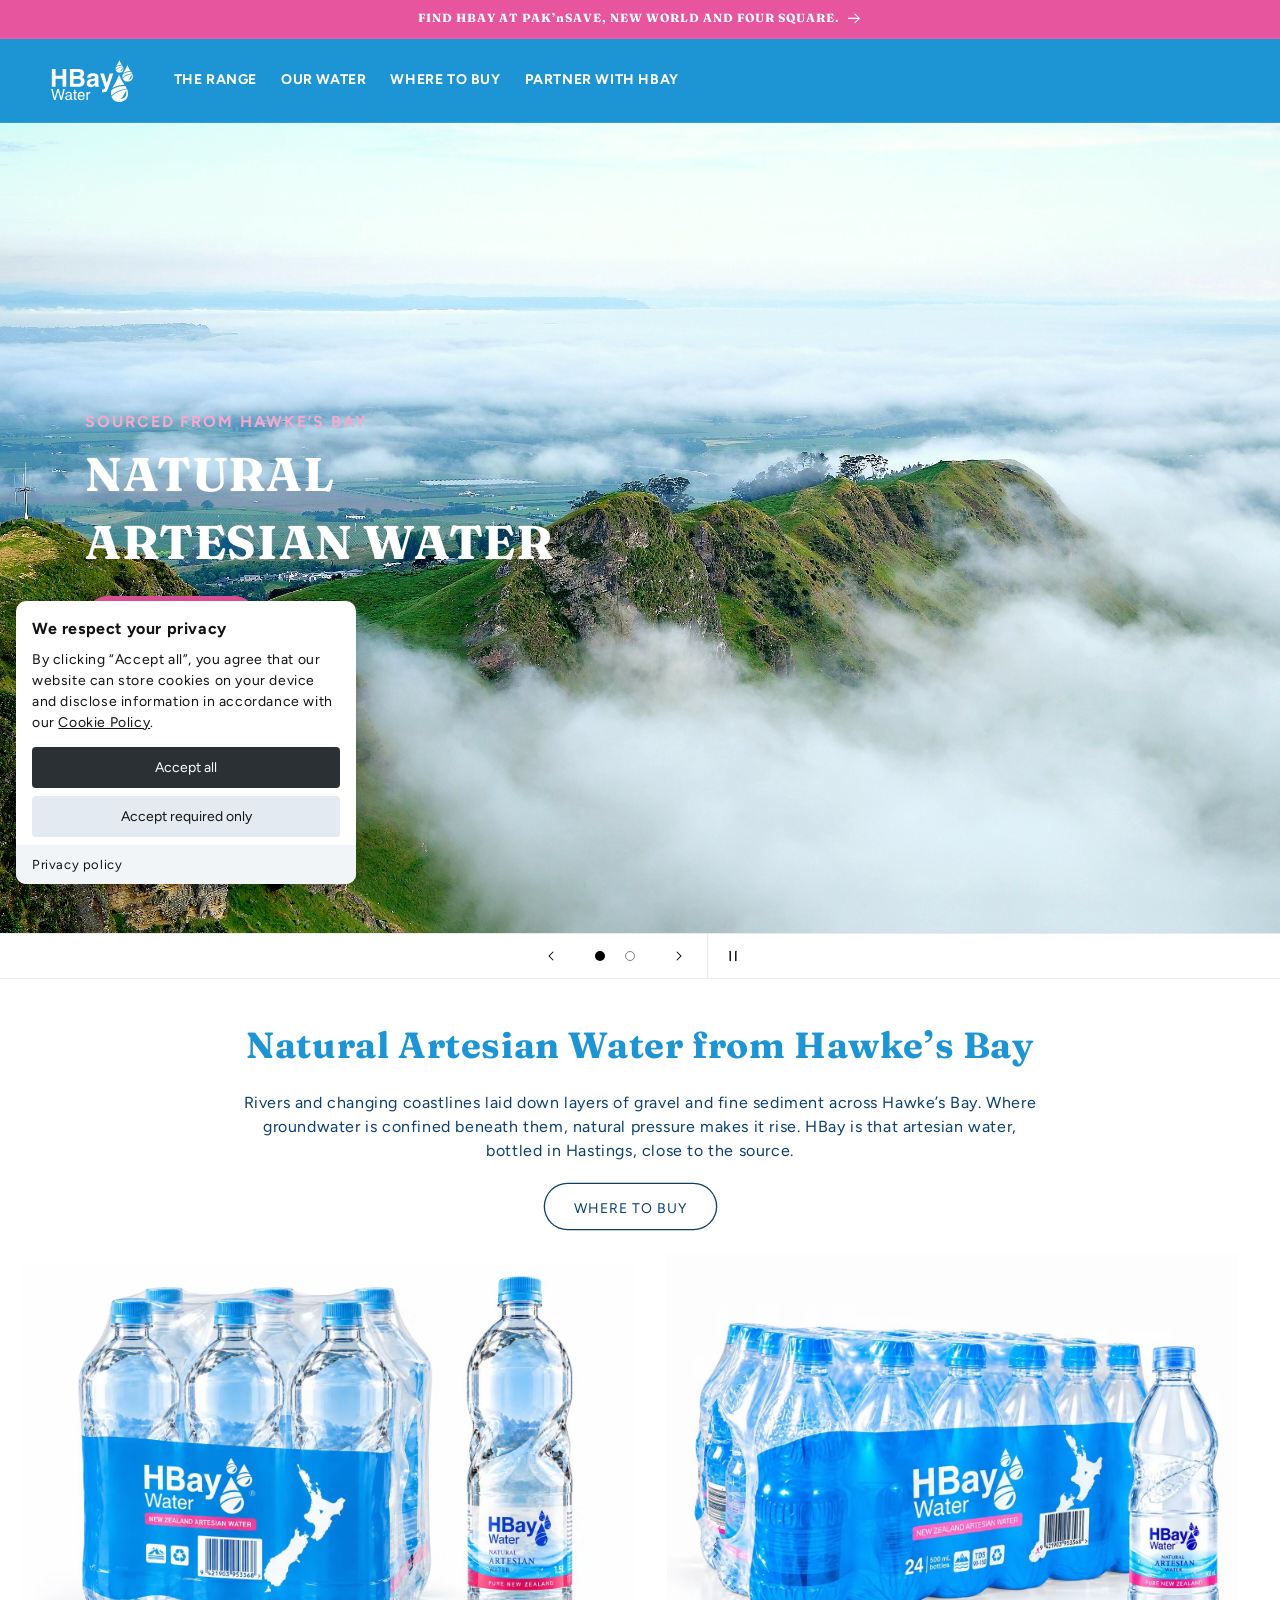
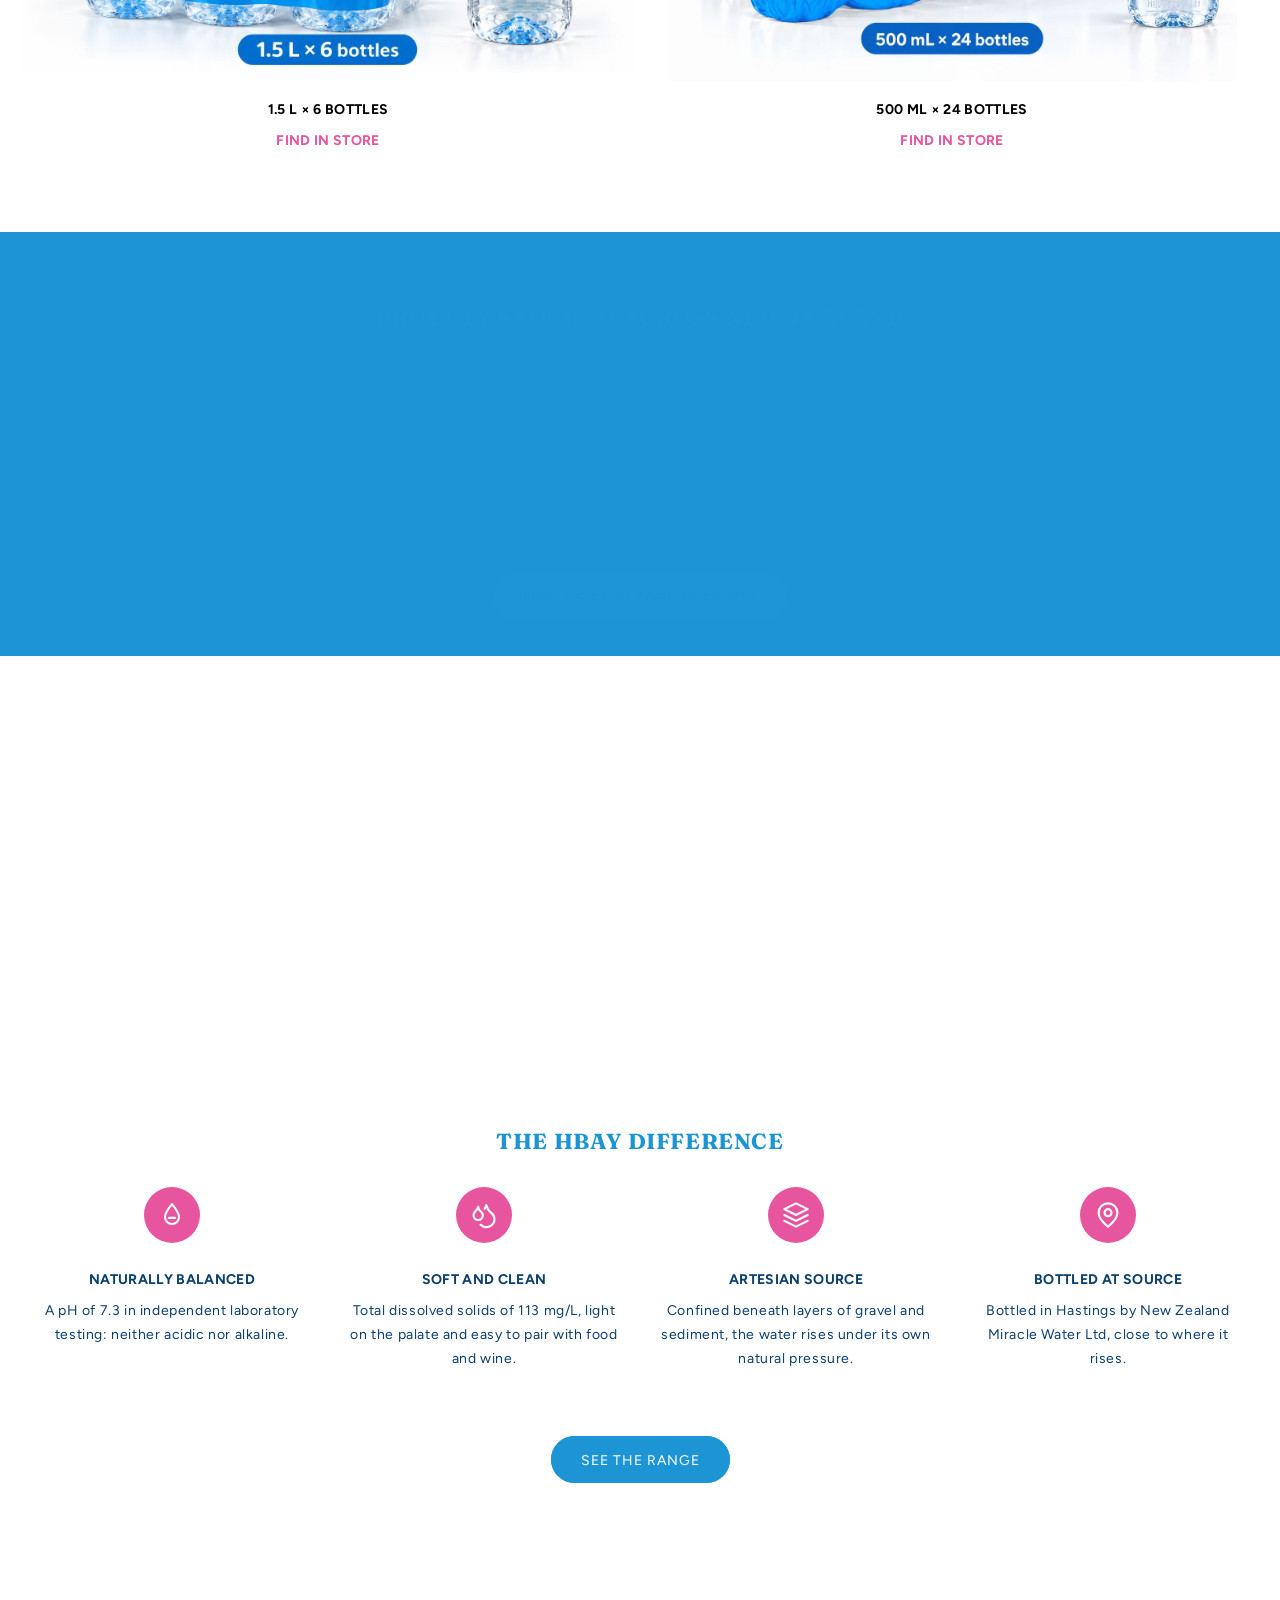
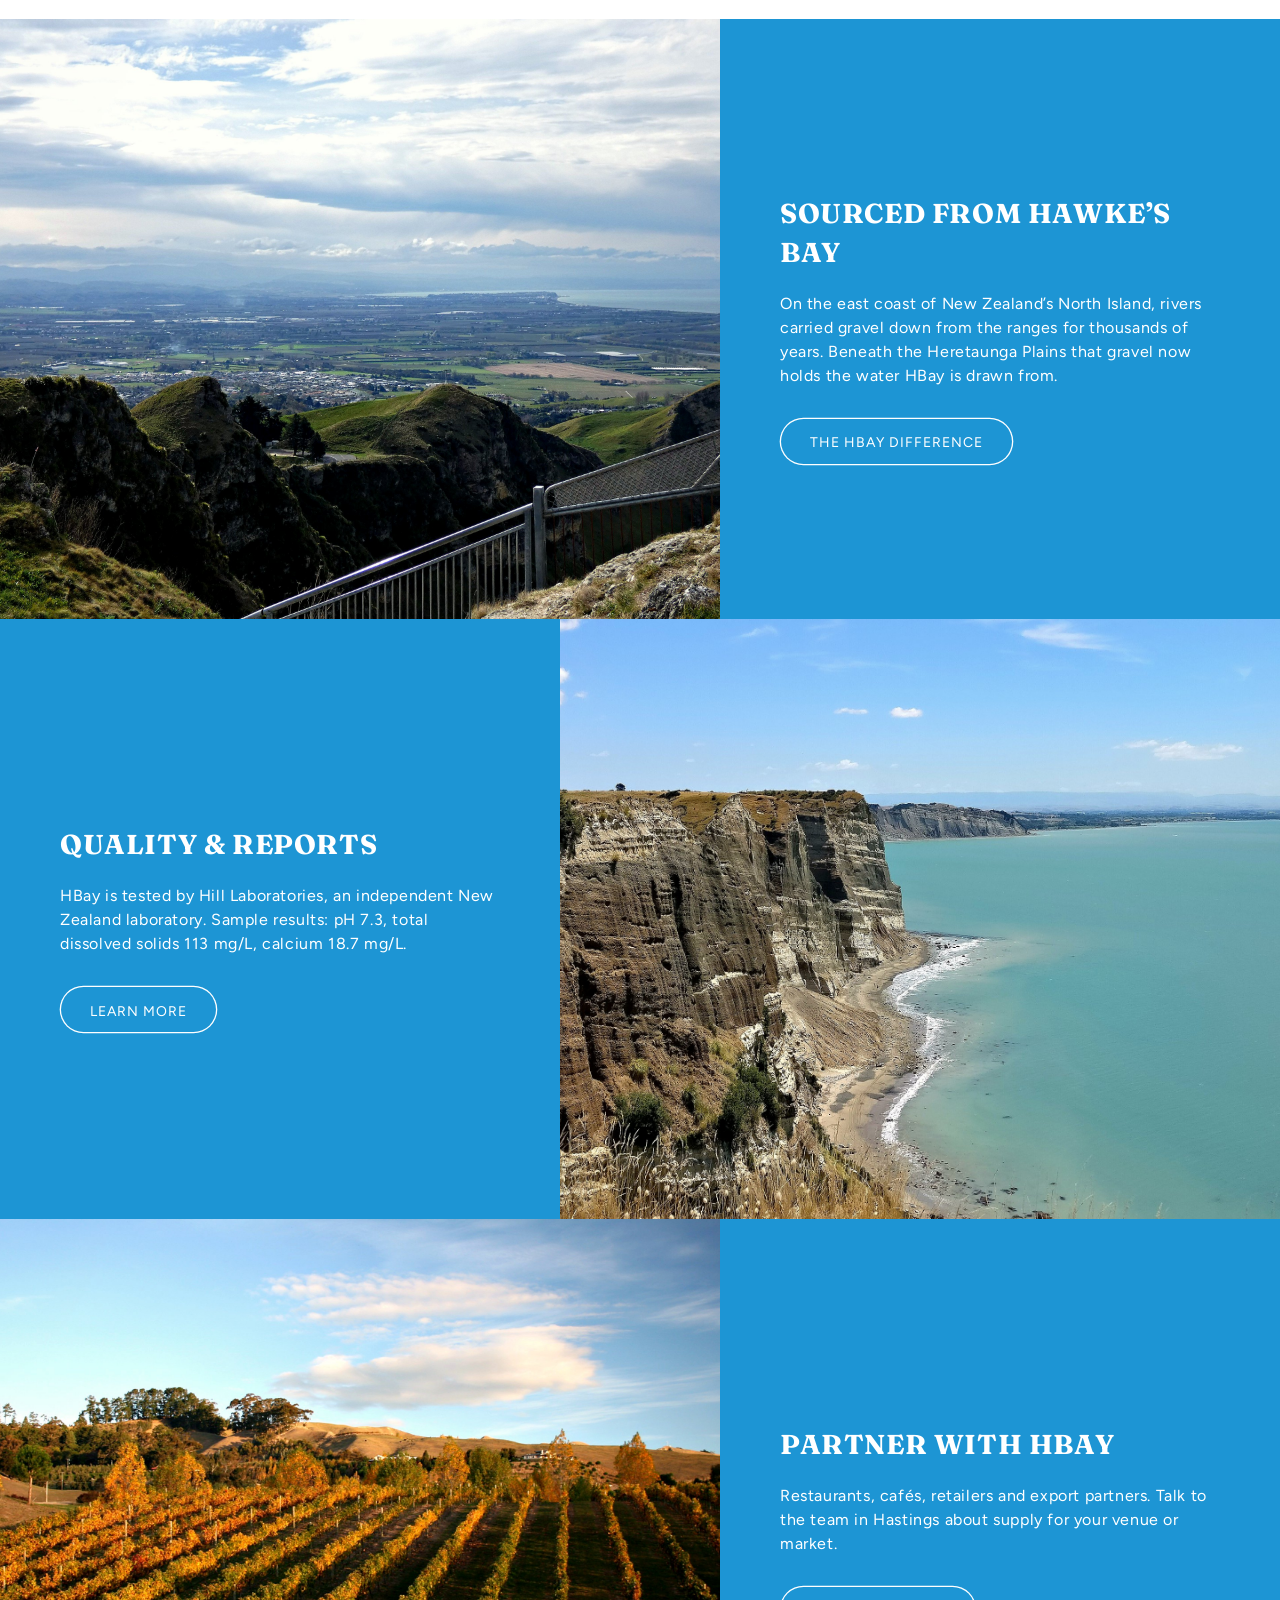
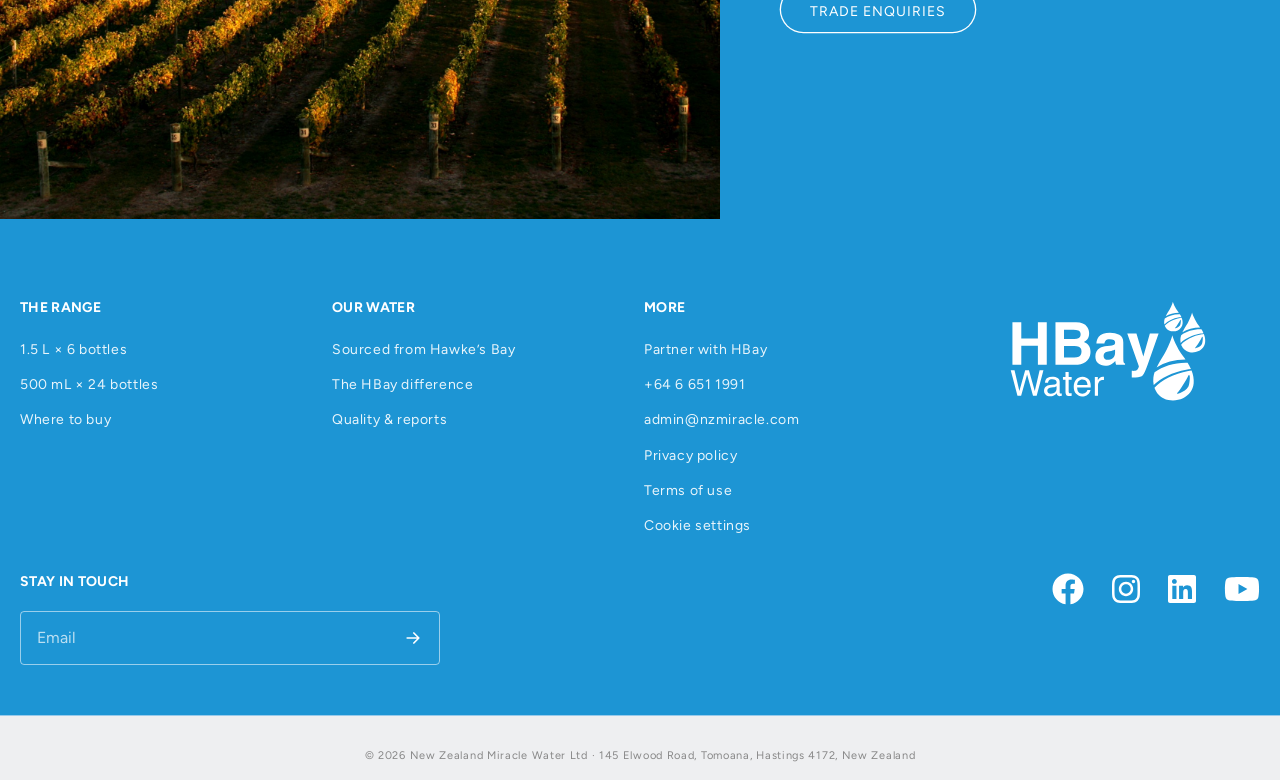
==== commit 2b84123f: "Mobile polish: hero slides no longer stack, remove white strips, align footer text - base.css forces" ====
--- a/index.html
+++ b/index.html
@@ -615,7 +615,7 @@
 /* 页脚版权 */
 .footer__copyright{font-size:12px;padding:14px 0}
 .footer-block--newsletter{align-items:flex-start!important}
-</style></head>
+</style><link rel="stylesheet" href="/hbay/site-fixes.css"></head>
 <body class="gradient animate--hover-default">
 <!-- Google Tag Manager -->
 
@@ -1016,13 +1016,13 @@
 </section><div class="shopify-section section" id="shopify-section-template--29545684107547__multirow_9WqyxB"><link href="/cdn/shop/t/36/assets/component-image-with-text.q3aef417c.css" media="all" rel="stylesheet" type="text/css"/>
 <style data-shopify="">.section-template--29545684107547__multirow_9WqyxB-padding {
     padding-top: 60px;
-    padding-bottom: 75px;
+    padding-bottom: 0;
   }
 
   @media screen and (min-width: 750px) {
     .section-template--29545684107547__multirow_9WqyxB-padding {
       padding-top: 80px;
-      padding-bottom: 100px;
+      padding-bottom: 0;
     }
   }</style><div class="multirow section-template--29545684107547__multirow_9WqyxB-padding gradient color-scheme-1" style="display:none">
 <div class="multirow__inner container-1440"><div class="image-with-text isolate collapse-corners scroll-trigger animate--slide-in scroll-trigger--offscreen" id="water">
--- a/hbay/site-fixes.css
+++ b/hbay/site-fixes.css
@@ -0,0 +1,26 @@
+/* HBay site fixes on top of the theme CSS. Loaded last from index.html. */
+
+/* Hero slideshow: base.css forces every .banner into a column at <=980px,
+   which stacked the two hero slides on phones and tablets. */
+@media screen and (max-width: 980px) {
+  slideshow-component .slideshow.banner {
+    flex-direction: row !important;
+  }
+}
+
+/* Image + text rows: no white strip between rows, no 1px frame round the photos. */
+.multirow__inner {
+  gap: 0 !important;
+}
+
+.image-with-text__media {
+  border: 0 !important;
+}
+
+/* Phone: footer text lines up with the text blocks above it (30px gutter). */
+@media screen and (max-width: 749px) {
+  .footer__content-top.page-width {
+    padding-left: 30px;
+    padding-right: 30px;
+  }
+}
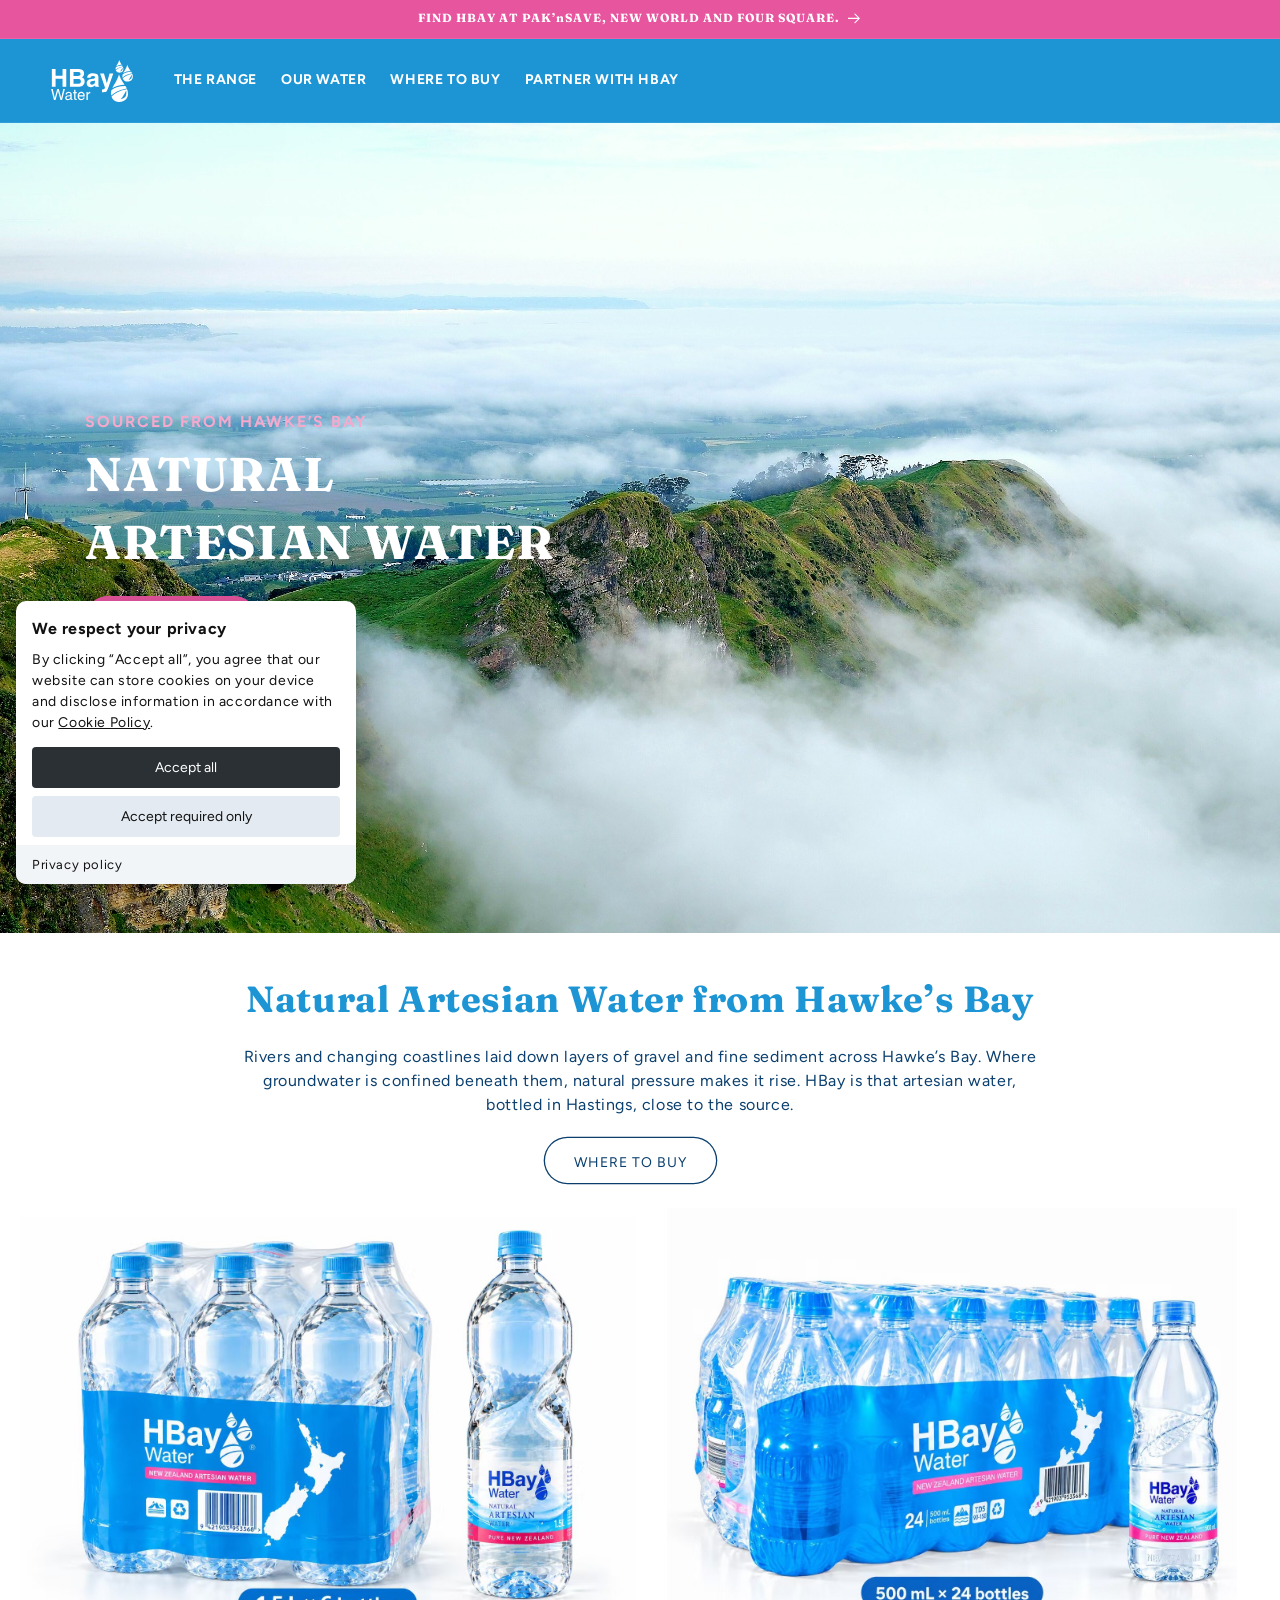
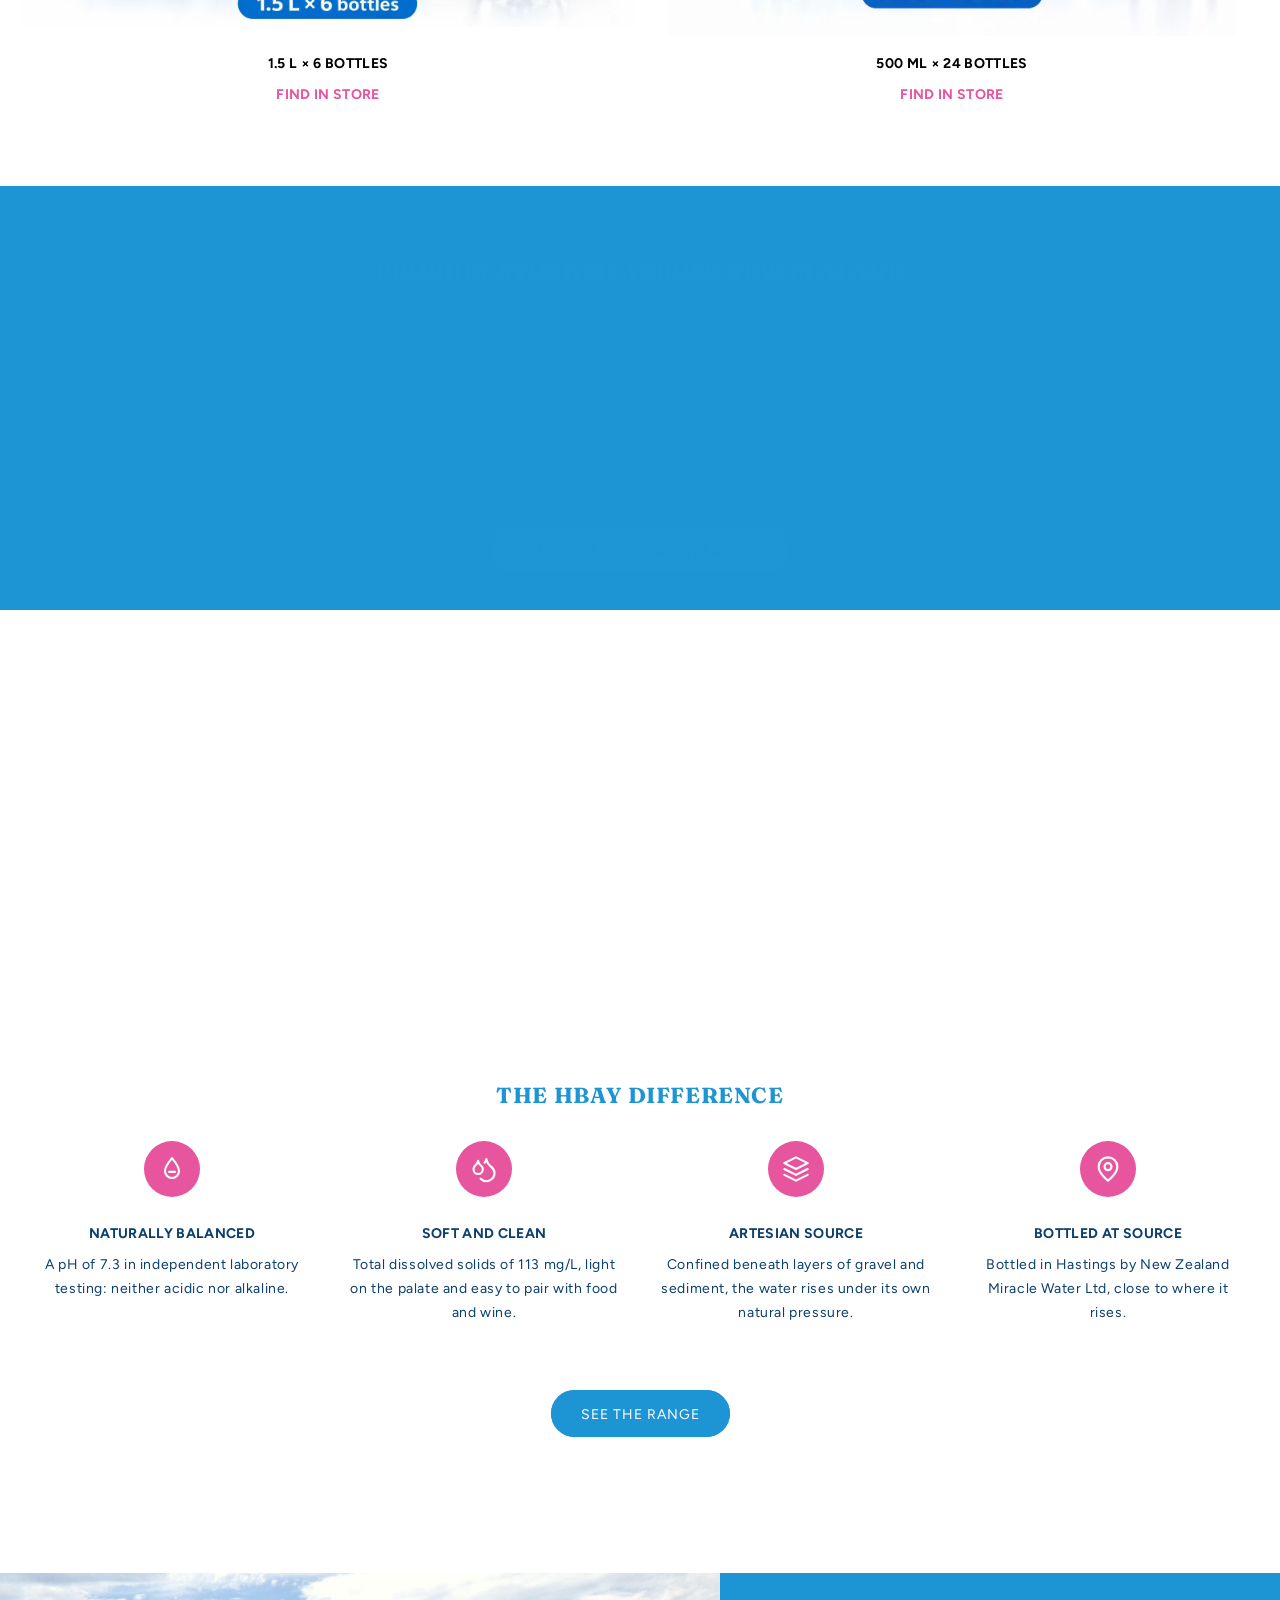
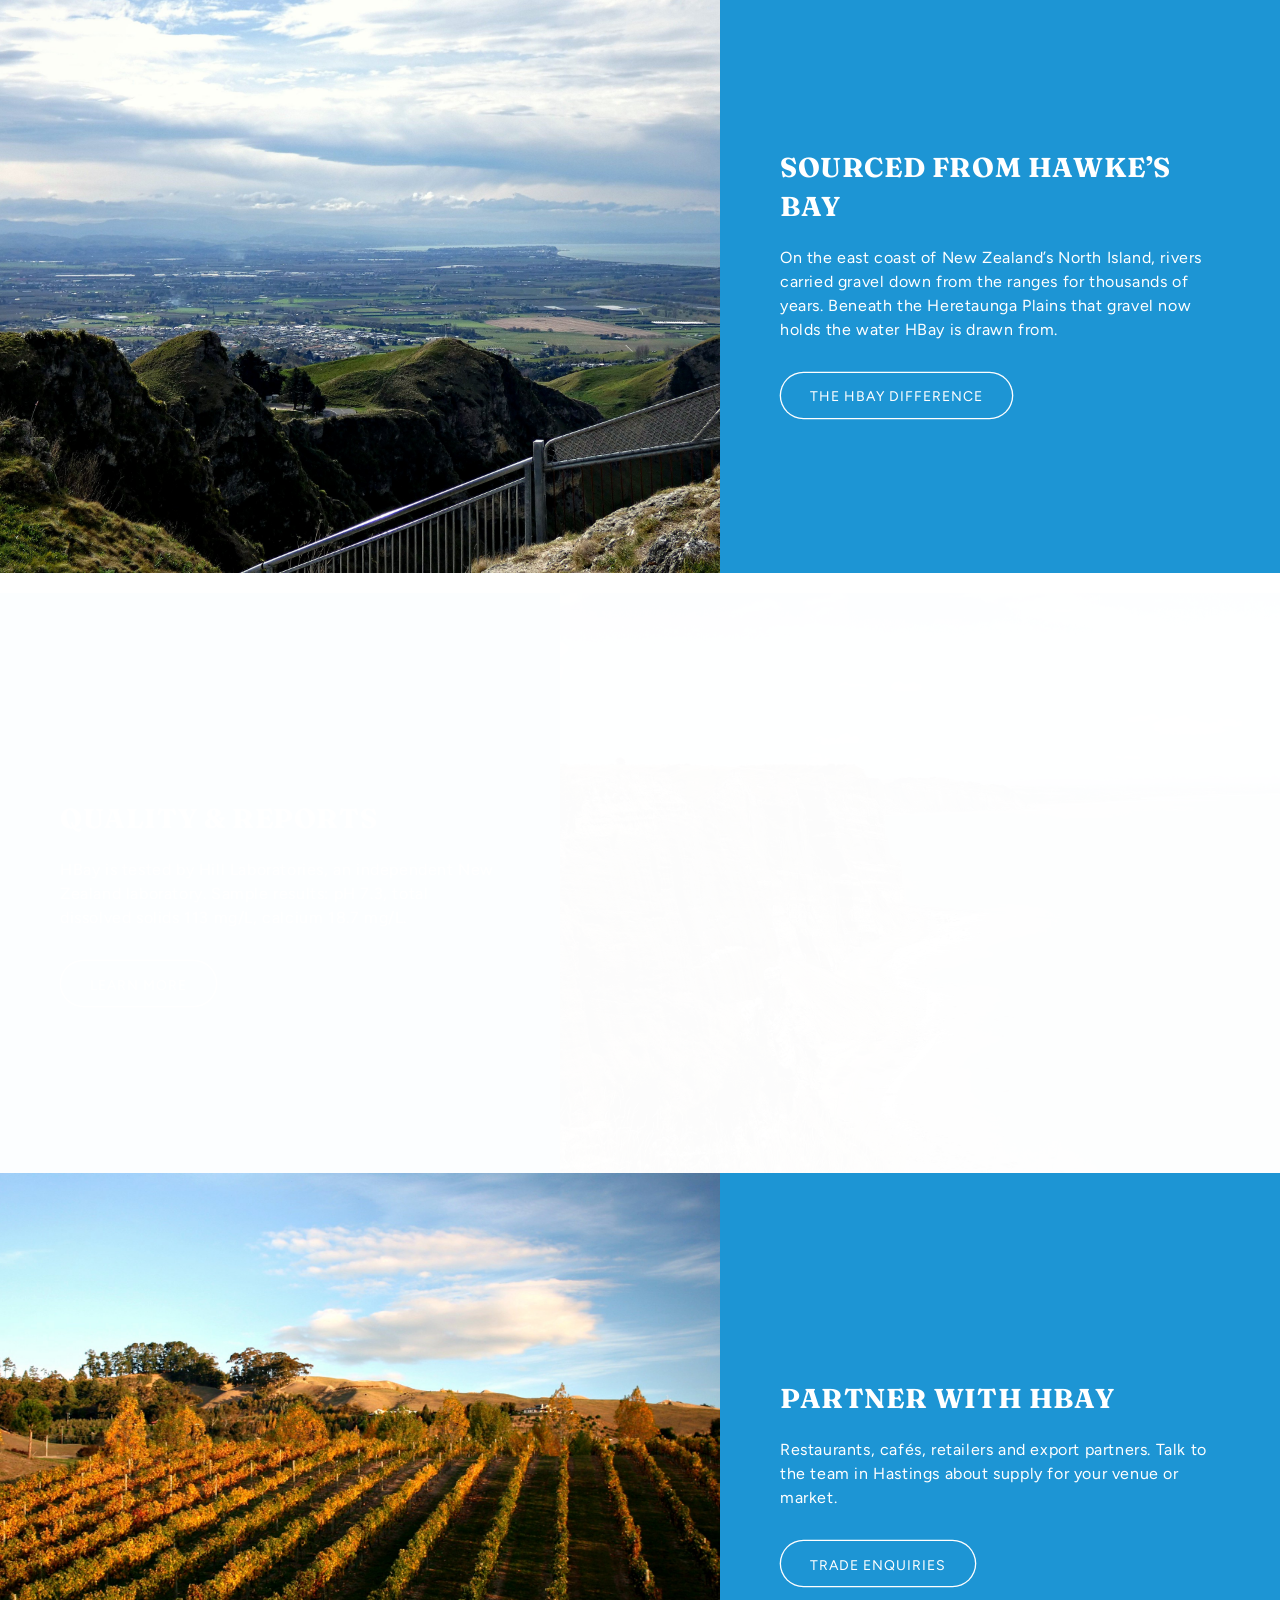
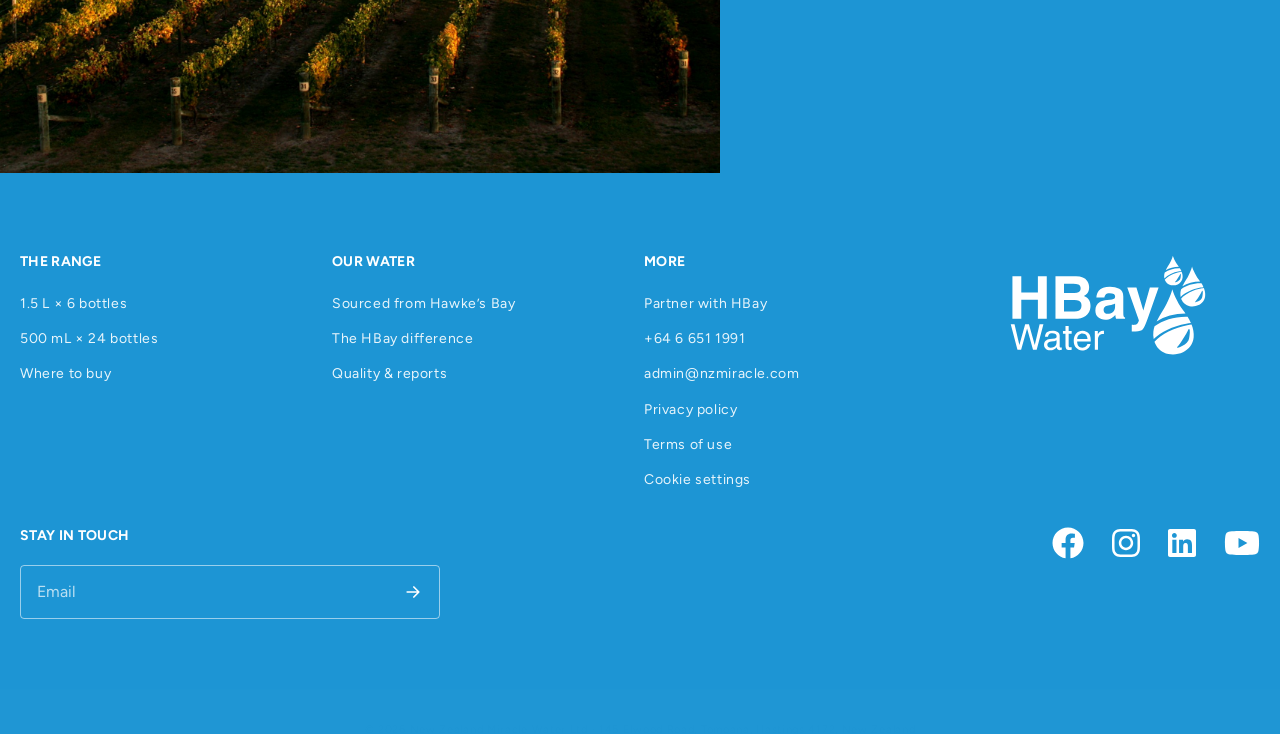
==== commit d2de6861: "Hero: keep only the 'Natural Artesian Water' slide (PM) Drops the Heretaunga Plains slide and the sl" ====
--- a/index.html
+++ b/index.html
@@ -814,49 +814,18 @@
 <section class="shopify-section section" id="top"><link href="/cdn/shop/t/36/assets/section-image-banner.q1b9cfd0e.css" media="all" rel="stylesheet" type="text/css"/>
 <link href="/cdn/shop/t/36/assets/component-slider.q416683bb.css" media="all" rel="stylesheet" type="text/css"/>
 <link href="/cdn/shop/t/36/assets/component-slideshow.qc712b567.css" media="all" rel="stylesheet" type="text/css"/>
-<slideshow-component aria-label="Slideshow about our brand" aria-roledescription="Carousel" class="slider-mobile-gutter" role="region"><div class="slideshow__controls slideshow__controls--top slider-buttons">
-<button aria-controls="Slider-template--29545684107547__slideshow_bWkVgq" aria-label="Previous slide" class="slider-button slider-button--prev" name="previous" type="button">
-<svg aria-hidden="true" class="icon icon-caret" focusable="false" viewbox="0 0 10 6">
-<path clip-rule="evenodd" d="M9.354.646a.5.5 0 00-.708 0L5 4.293 1.354.646a.5.5 0 00-.708.708l4 4a.5.5 0 00.708 0l4-4a.5.5 0 000-.708z" fill="currentColor" fill-rule="evenodd">
-</path></svg>
-</button>
-<div class="slider-counter slider-counter--dots"><div class="slideshow__control-wrapper"><button aria-controls="Slider-template--29545684107547__slideshow_bWkVgq" aria-label="Load slide 1 of 2" class="slider-counter__link slider-counter__link--dots link"><span class="dot"></span></button><button aria-controls="Slider-template--29545684107547__slideshow_bWkVgq" aria-label="Load slide 2 of 2" class="slider-counter__link slider-counter__link--dots link"><span class="dot"></span></button></div></div>
-<button aria-controls="Slider-template--29545684107547__slideshow_bWkVgq" aria-label="Next slide" class="slider-button slider-button--next" name="next" type="button">
-<svg aria-hidden="true" class="icon icon-caret" focusable="false" viewbox="0 0 10 6">
-<path clip-rule="evenodd" d="M9.354.646a.5.5 0 00-.708 0L5 4.293 1.354.646a.5.5 0 00-.708.708l4 4a.5.5 0 00.708 0l4-4a.5.5 0 000-.708z" fill="currentColor" fill-rule="evenodd">
-</path></svg>
-</button><button aria-label="Pause slideshow" class="slideshow__autoplay slider-button" type="button"><svg aria-hidden="true" class="icon icon-pause" fill="none" focusable="false" viewbox="0 0 8 12" xmlns="http://www.w3.org/2000/svg">
-<path d="M1.2 0.75C0.813401 0.75 0.5 0.985051 0.5 1.275V10.725C0.5 11.0149 0.813401 11.25 1.2 11.25C1.5866 11.25 1.9 11.0149 1.9 10.725V1.275C1.9 0.985051 1.5866 0.75 1.2 0.75Z" fill="currentColor"></path>
-<path d="M6.8 0.75C6.4134 0.75 6.1 0.985051 6.1 1.275V10.725C6.1 11.0149 6.4134 11.25 6.8 11.25C7.1866 11.25 7.5 11.0149 7.5 10.725V1.275C7.5 0.985051 7.1866 0.75 6.8 0.75Z" fill="currentColor"></path>
-</svg>
-<svg aria-hidden="true" class="icon icon-play" fill="none" focusable="false" viewbox="0 0 10 14" xmlns="http://www.w3.org/2000/svg">
-<path clip-rule="evenodd" d="M1.48177 0.814643C0.81532 0.448245 0 0.930414 0 1.69094V12.2081C0 12.991 0.858787 13.4702 1.52503 13.0592L10.5398 7.49813C11.1918 7.09588 11.1679 6.13985 10.4965 5.77075L1.48177 0.814643Z" fill="currentColor" fill-rule="evenodd"></path>
-</svg>
-</button></div><div aria-atomic="true" aria-live="off" class="slideshow banner banner--large grid grid--1-col slider slider--everywhere scroll-trigger animate--fade-in" data-autoplay="true" data-speed="5" id="Slider-template--29545684107547__slideshow_bWkVgq"><style>
+<slideshow-component aria-label="Slideshow about our brand" aria-roledescription="Carousel" class="slider-mobile-gutter" role="region"><div aria-atomic="true" aria-live="off" class="slideshow banner banner--large grid grid--1-col slider slider--everywhere scroll-trigger animate--fade-in" data-autoplay="false" data-speed="5" id="Slider-template--29545684107547__slideshow_bWkVgq"><style>
         #Slide-template--29545684107547__slideshow_bWkVgq-1 .banner__media::after {
           opacity: 0.0;
         }
       </style>
-<div aria-hidden="true" aria-label="1 of 2" aria-roledescription="Slide" class="slideshow__slide grid__item grid--1-col slider__slide" id="Slide-template--29545684107547__slideshow_bWkVgq-1" role="group" tabindex="-1">
+<div aria-hidden="false" aria-label="1 of 1" aria-roledescription="Slide" class="slideshow__slide grid__item grid--1-col slider__slide" id="Slide-template--29545684107547__slideshow_bWkVgq-1" role="group" tabindex="-1">
 <div class="slideshow__media banner__media media animate--ambient">
 <img alt="Te Mata Peak above the clouds" fetchpriority="high" src="/hbay/clouds.jpg"/>
 </div>
 <div class="slideshow__text-wrapper banner__content banner__content--middle-left page-width scroll-trigger animate--slide-in">
 <div class="slideshow__text banner__box content-container content-container--full-width-mobile color-scheme-24fd1e74-11d5-4085-9229-bd1418e1b413 gradient slideshow__text--left slideshow__text-mobile--center"><div class="banner__text rte"><p>SOURCED FROM HAWKE’S BAY</p></div><h2 class="banner__heading inline-richtext h0">NATURAL ARTESIAN WATER</h2><div class="banner__buttons">
 <a class="button button--primary" href="#buy">FIND IN STORE</a>
-</div></div>
-</div>
-</div><style>
-        #Slide-template--29545684107547__slideshow_bWkVgq-2 .banner__media::after {
-          opacity: 0.0;
-        }
-      </style>
-<div aria-hidden="false" aria-label="2 of 2" aria-roledescription="Slide" class="slideshow__slide grid__item grid--1-col slider__slide" id="Slide-template--29545684107547__slideshow_bWkVgq-2" role="group">
-<div class="slideshow__media banner__media media animate--ambient"><img alt="Tukituki River and the Heretaunga Plains" loading="eager" src="/hbay/tukituki.jpg"/>
-</div>
-<div class="slideshow__text-wrapper banner__content banner__content--middle-left page-width">
-<div class="slideshow__text banner__box content-container content-container--full-width-mobile color-scheme-24fd1e74-11d5-4085-9229-bd1418e1b413 gradient slideshow__text--left slideshow__text-mobile--center"><div class="banner__text rte"><p>BOTTLED IN HASTINGS</p></div><h2 class="banner__heading inline-richtext h0">FROM BENEATH THE HERETAUNGA PLAINS</h2><div class="banner__buttons">
-<a class="button button--primary" href="#water">OUR SOURCE</a>
 </div></div>
 </div>
 </div></div></slideshow-component>
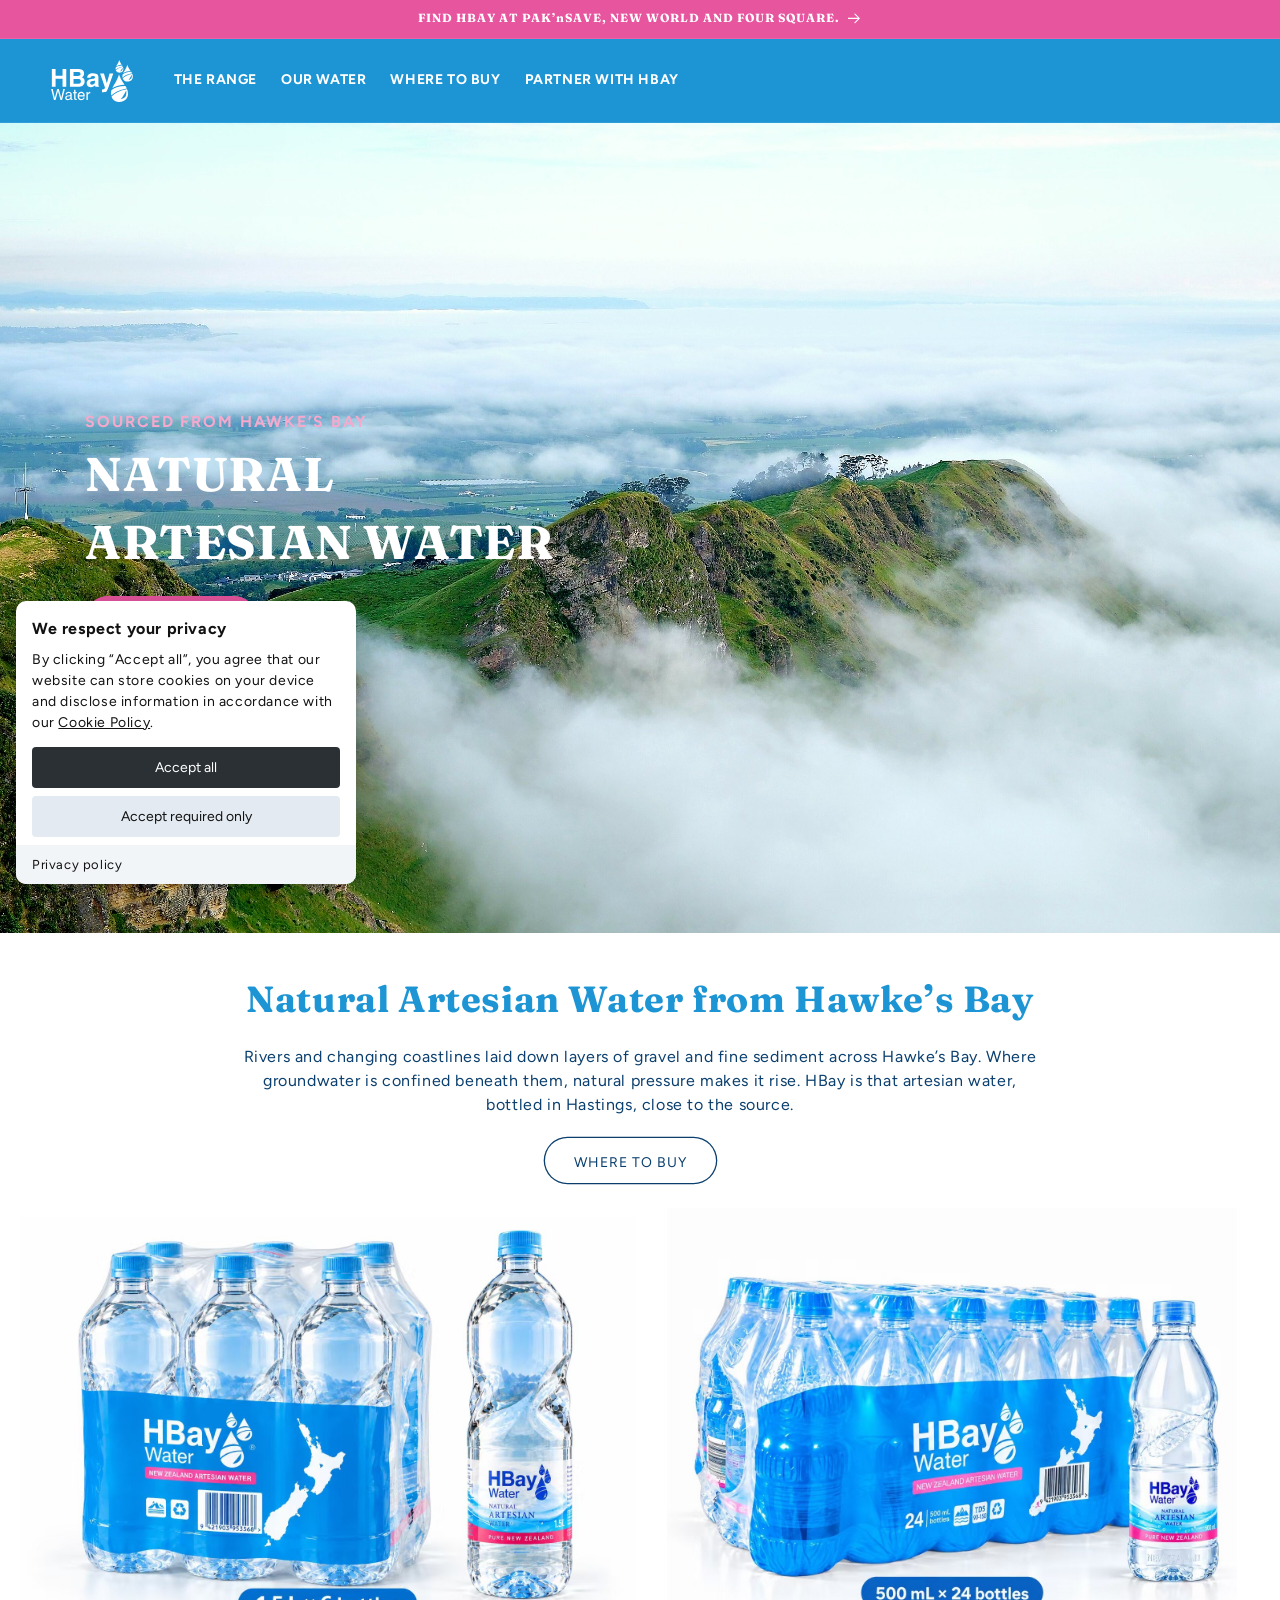
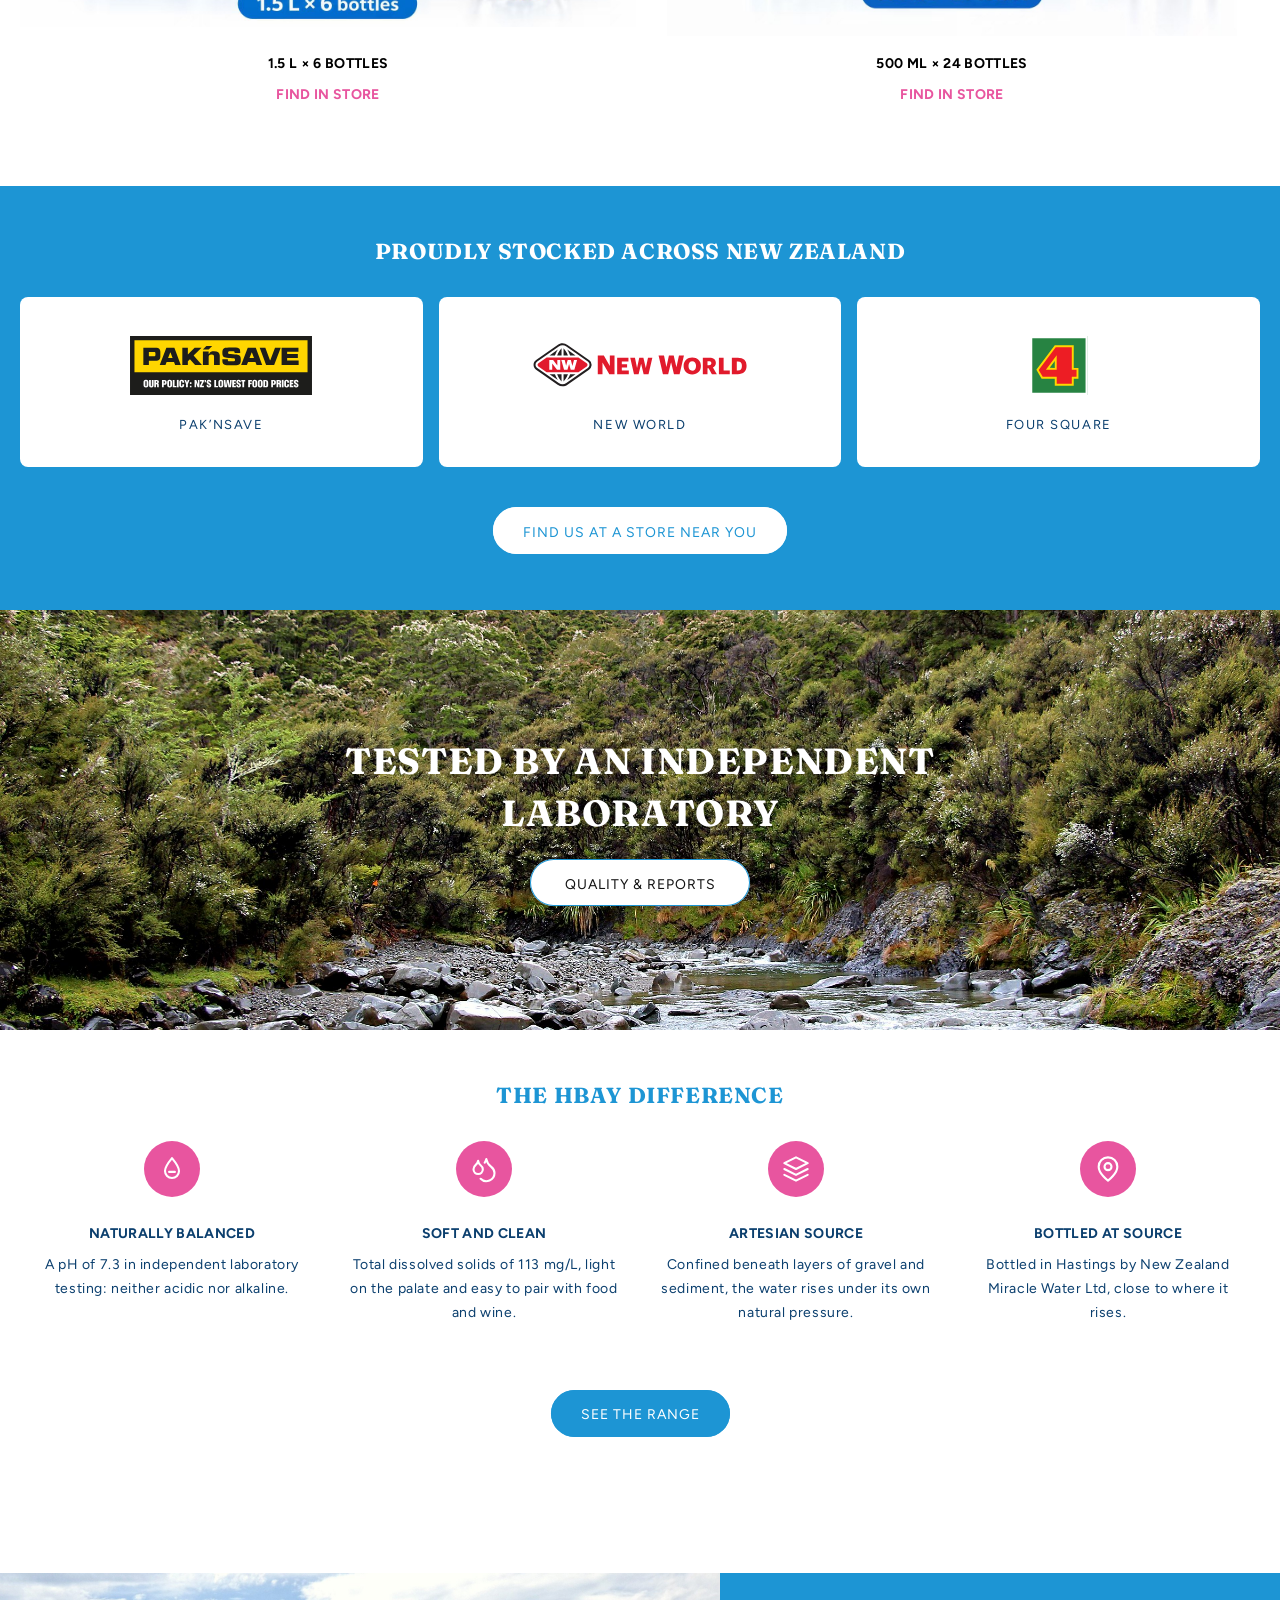
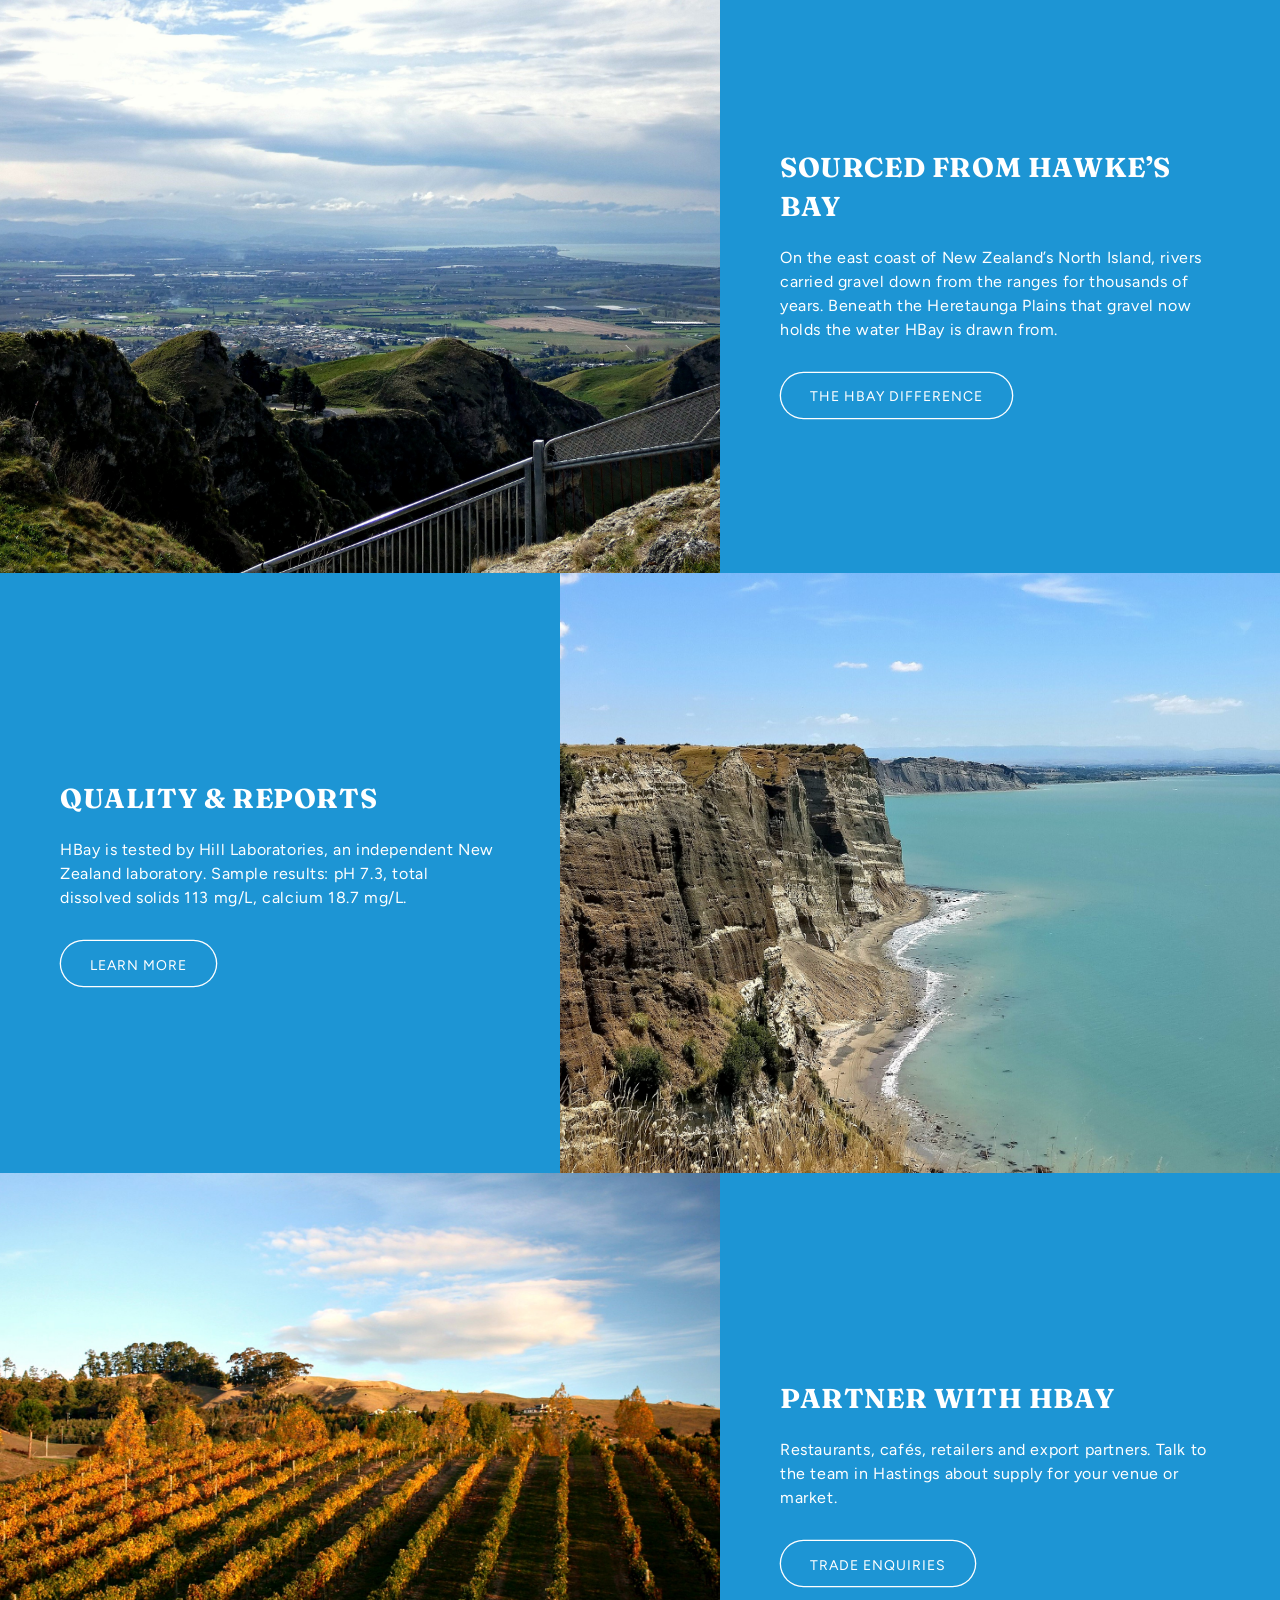
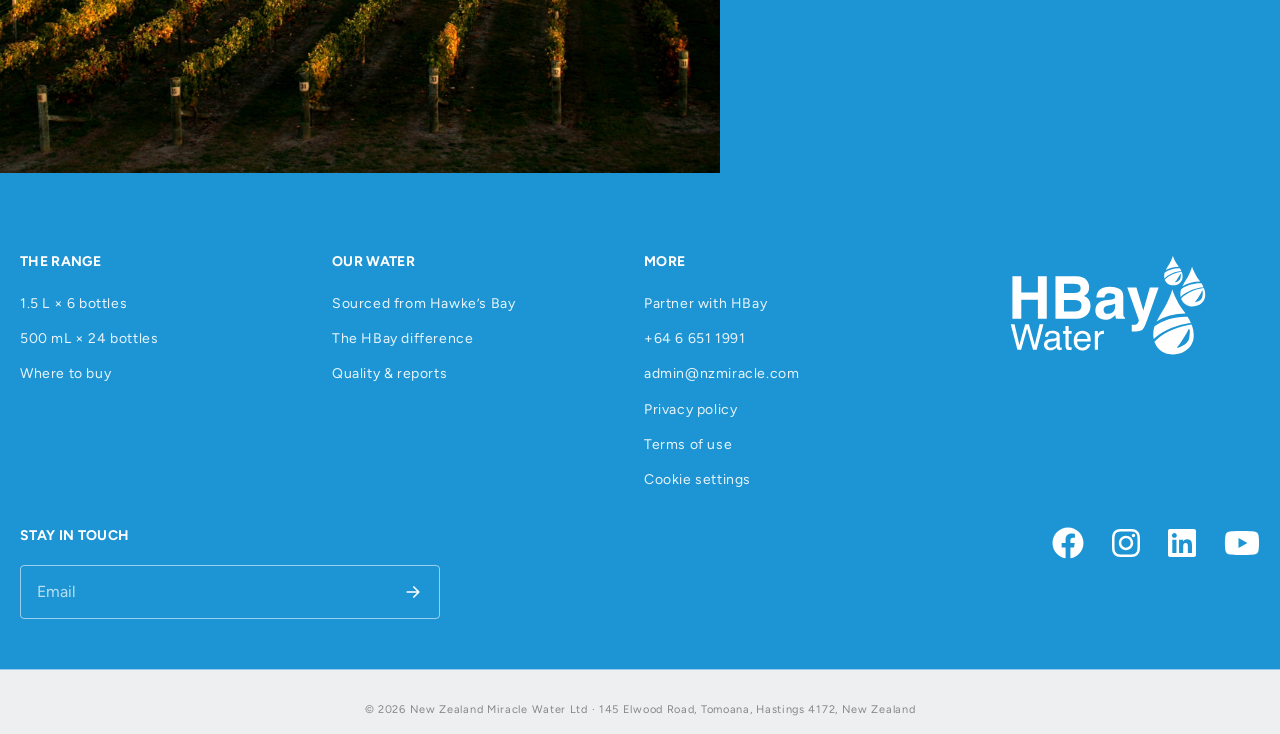
==== commit 1fa461db: "Add Google Analytics (GA4) tag and sitemap.xml GA4 property 'HBay Water' (Magic Engine account), web" ====
--- a/index.html
+++ b/index.html
@@ -615,7 +615,15 @@
 /* 页脚版权 */
 .footer__copyright{font-size:12px;padding:14px 0}
 .footer-block--newsletter{align-items:flex-start!important}
-</style><link rel="stylesheet" href="/hbay/site-fixes.css"></head>
+</style><link rel="stylesheet" href="/hbay/site-fixes.css"><!-- Google tag (gtag.js) -->
+<script async src="https://www.googletagmanager.com/gtag/js?id=G-ZL3CZPGQ35"></script>
+<script>
+  window.dataLayer = window.dataLayer || [];
+  function gtag(){dataLayer.push(arguments);}
+  gtag('js', new Date());
+  gtag('config', 'G-ZL3CZPGQ35');
+</script>
+</head>
 <body class="gradient animate--hover-default">
 <!-- Google Tag Manager -->
 
